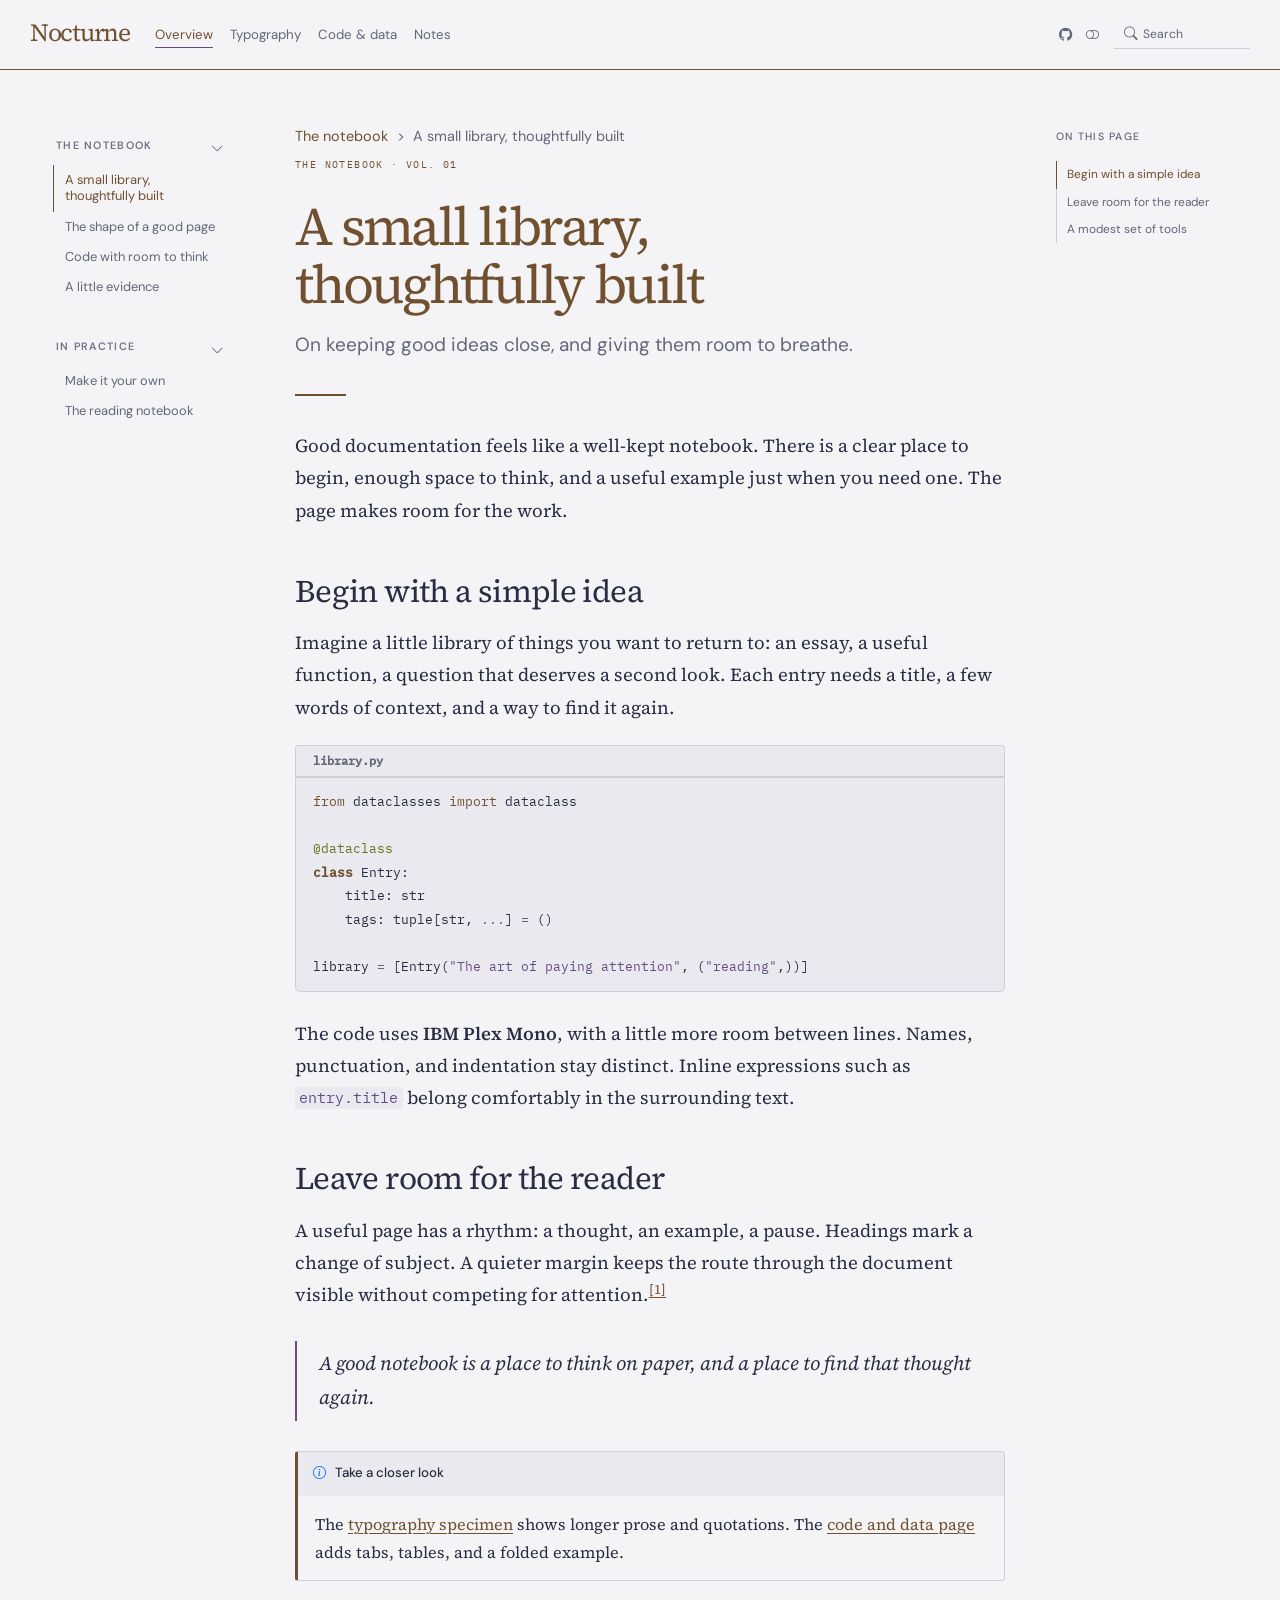
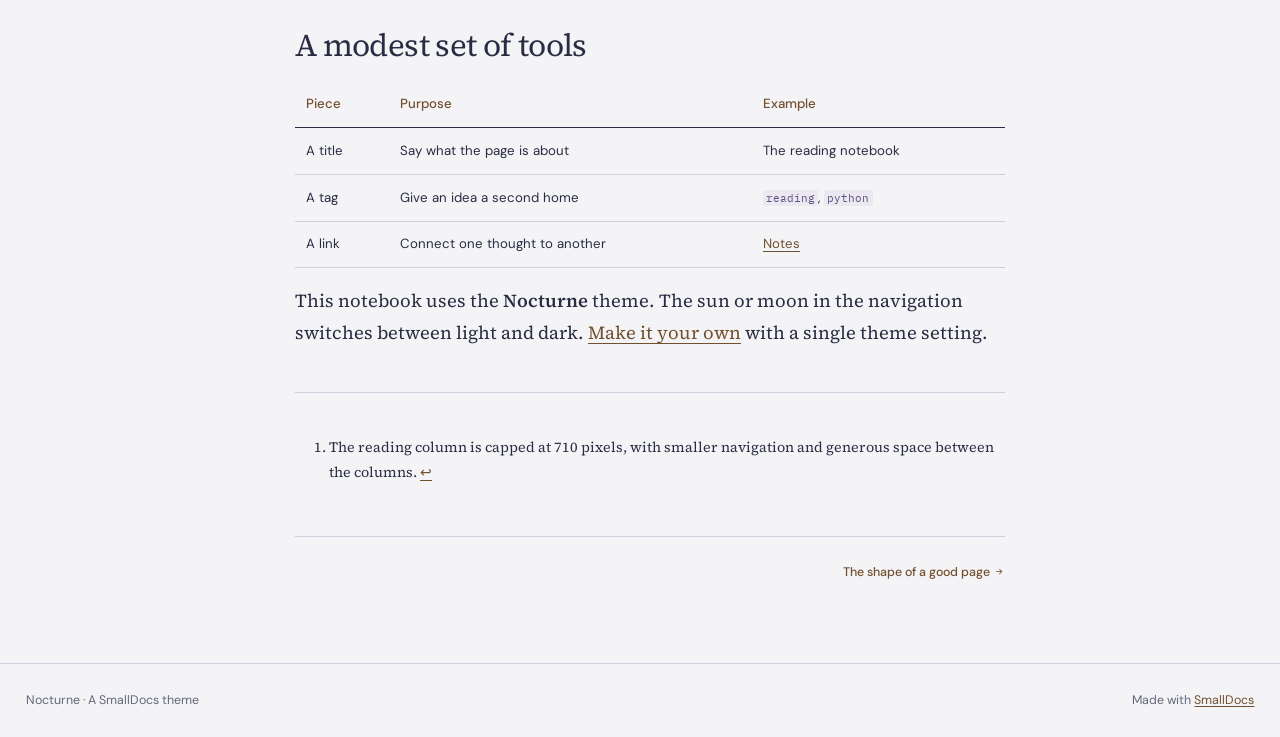
==== index.html @ 93e3199d "Build Nocturne example site" ====
<!doctype html><html lang="en"><head><meta charset="utf-8"><meta name="generator" content="smalldocs-0.3.1"><meta name="viewport" content="width=device-width, initial-scale=1.0, user-scalable=yes"><meta name="description" content="Midnight ink, warm brass, and a literary serif. Made for focused reading, with a pearl-paper light mode."><title>A small library, thoughtfully built – Nocturne</title><link rel="icon" href="site_libs/themes/nocturne/logo.svg"><link rel="stylesheet" href="site_libs/themes/nocturne/nocturne.css" data-mode="light" class="quarto-color-scheme" id="quarto-bootstrap-light" media="not all and (prefers-color-scheme: dark)"><link rel="stylesheet" href="site_libs/themes/nocturne/nocturne-dark.css" data-mode="dark" class="quarto-color-scheme quarto-color-alternate" id="quarto-bootstrap-dark" media="(prefers-color-scheme: dark)"><link rel="stylesheet" href="site_libs/bootstrap-icons/bootstrap-icons.min.css"><link rel="stylesheet" href="site_libs/smalldocs.css"><meta name="smalldocs:offset" content="./"><script src="site_libs/bootstrap/bootstrap.bundle.min.js"></script><script src="site_libs/fuse/fuse.min.js"></script><script src="site_libs/smalldocs.js" defer></script><script>(function(){var d=document.documentElement,s=null;try{s=localStorage.getItem('smalldocs-scheme')}catch(e){}var alt=s?s==='alternate':!!(window.matchMedia&&matchMedia('(prefers-color-scheme: dark)').matches);var ls=document.querySelectorAll('link.quarto-color-scheme');if(alt)d.dataset.scheme='alternate';if(s)ls.forEach(function(l){var on=l.classList.contains('quarto-color-alternate')===alt;if(on)l.setAttribute('blocking','render');l.media=on?'all':'not all'});var on=ls[alt?1:0];if(on&&on.dataset.mode==='dark')d.classList.add('quarto-dark')})();</script></head><body class="nav-sidebar floating nav-fixed"><header id="quarto-header" class="headroom sticky-top"><nav class="navbar navbar-expand-lg sd-navbar-default"><div class="navbar-container container-fluid"><div class="navbar-brand-container mx-auto"><a class="navbar-brand" href="index.html"><span class="navbar-title">Nocturne</span></a></div><button class="navbar-toggler" type="button" data-bs-toggle="collapse" data-bs-target="#navbarCollapse" aria-controls="navbarCollapse" aria-expanded="false" aria-label="Toggle navigation"><span class="navbar-toggler-icon"></span></button><div class="collapse navbar-collapse" id="navbarCollapse"><ul class="navbar-nav navbar-nav-scroll me-auto"><li class="nav-item"><a class="nav-link active" href="index.html" aria-current="page"><span class="menu-text">Overview</span></a></li><li class="nav-item"><a class="nav-link" href="pages/typography.html"><span class="menu-text">Typography</span></a></li><li class="nav-item"><a class="nav-link" href="pages/code.html"><span class="menu-text">Code &amp; data</span></a></li><li class="nav-item"><a class="nav-link" href="notes/index.html"><span class="menu-text">Notes</span></a></li></ul><ul class="navbar-nav navbar-nav-scroll ms-auto"><li class="nav-item compact"><a class="nav-link" href="https://github.com/rahuldave/smalldocs-nocturne" aria-label="github"><i class="bi bi-github" role="img"></i></a></li><li class="nav-item compact"><a class="quarto-color-scheme-toggle nav-link" href="" title="Toggle dark mode" onclick="window.smalldocsToggleScheme(); return false;"><i class="bi"></i></a></li></ul><div class="quarto-navbar-tools"><div class="smalldocs-search" id="quarto-search"><i class="bi bi-search" aria-hidden="true"></i><input type="search" class="form-control form-control-sm" placeholder="Search" aria-label="Search" autocomplete="off"><div class="smalldocs-search-results dropdown-menu"></div></div></div></div></div></nav><nav class="quarto-secondary-nav"><div class="container-fluid d-flex"><button type="button" class="quarto-btn-toggle btn" aria-controls="quarto-sidebar" aria-label="Toggle sidebar navigation"><i class="bi bi-layout-text-sidebar-reverse"></i></button><nav class="quarto-page-breadcrumbs" aria-label="breadcrumb"><ol class="breadcrumb"><li class="breadcrumb-item"><a href="index.html">The notebook</a></li><li class="breadcrumb-item"><a href="index.html">A small library, thoughtfully built</a></li></ol></nav></div></nav></header><div id="quarto-content" class="quarto-container page-columns page-rows-contents page-layout-article has-sidebar has-margin"><nav id="quarto-sidebar" class="sidebar collapse collapse-horizontal quarto-sidebar-collapse-item sidebar-navigation floating overflow-auto"><div class="sidebar-menu-container"><ul class="list-unstyled mt-1"><li class="sidebar-item sidebar-item-section"><div class="sidebar-item-container"><a class="sidebar-item-text sidebar-link text-start" data-bs-toggle="collapse" data-bs-target="#quarto-sidebar-section-1" role="navigation" aria-expanded="true"><span class="menu-text">The notebook</span></a><a class="sidebar-item-toggle text-start" data-bs-toggle="collapse" data-bs-target="#quarto-sidebar-section-1" role="navigation" aria-expanded="true" aria-label="Toggle section"><i class="bi bi-chevron-right ms-2"></i></a></div><ul id="quarto-sidebar-section-1" class="collapse list-unstyled sidebar-section depth1 show"><li class="sidebar-item"><div class="sidebar-item-container"><a href="index.html" class="sidebar-item-text sidebar-link active" aria-current="page"><span class="menu-text">A small library, thoughtfully built</span></a></div></li><li class="sidebar-item"><div class="sidebar-item-container"><a href="pages/typography.html" class="sidebar-item-text sidebar-link"><span class="menu-text">The shape of a good page</span></a></div></li><li class="sidebar-item"><div class="sidebar-item-container"><a href="pages/code.html" class="sidebar-item-text sidebar-link"><span class="menu-text">Code with room to think</span></a></div></li><li class="sidebar-item"><div class="sidebar-item-container"><a href="pages/figures.html" class="sidebar-item-text sidebar-link"><span class="menu-text">A little evidence</span></a></div></li></ul></li><li class="sidebar-item sidebar-item-section"><div class="sidebar-item-container"><a class="sidebar-item-text sidebar-link text-start" data-bs-toggle="collapse" data-bs-target="#quarto-sidebar-section-2" role="navigation" aria-expanded="true"><span class="menu-text">In practice</span></a><a class="sidebar-item-toggle text-start" data-bs-toggle="collapse" data-bs-target="#quarto-sidebar-section-2" role="navigation" aria-expanded="true" aria-label="Toggle section"><i class="bi bi-chevron-right ms-2"></i></a></div><ul id="quarto-sidebar-section-2" class="collapse list-unstyled sidebar-section depth1 show"><li class="sidebar-item"><div class="sidebar-item-container"><a href="pages/install.html" class="sidebar-item-text sidebar-link"><span class="menu-text">Make it your own</span></a></div></li><li class="sidebar-item"><div class="sidebar-item-container"><a href="notes/index.html" class="sidebar-item-text sidebar-link"><span class="menu-text">The reading notebook</span></a></div></li></ul></li></ul></div></nav><div id="quarto-sidebar-glass" class="quarto-sidebar-collapse-item"></div><div id="quarto-margin-sidebar" class="sidebar margin-sidebar"><nav id="TOC" role="doc-toc" class="toc-active"><h2 id="toc-title">On this page</h2><ul><li><a href="#begin-with-a-simple-idea" id="toc-begin-with-a-simple-idea" class="nav-link" data-scroll-target="#begin-with-a-simple-idea">Begin with a simple idea</a></li><li><a href="#leave-room-for-the-reader" id="toc-leave-room-for-the-reader" class="nav-link" data-scroll-target="#leave-room-for-the-reader">Leave room for the reader</a></li><li><a href="#a-modest-set-of-tools" id="toc-a-modest-set-of-tools" class="nav-link" data-scroll-target="#a-modest-set-of-tools">A modest set of tools</a></li></ul></nav></div><main class="content" id="quarto-document-content"><header id="title-block-header" class="quarto-title-block default"><nav class="quarto-page-breadcrumbs quarto-title-breadcrumbs d-none d-lg-block" aria-label="breadcrumb"><ol class="breadcrumb"><li class="breadcrumb-item"><a href="index.html">The notebook</a></li><li class="breadcrumb-item"><a href="index.html">A small library, thoughtfully built</a></li></ol></nav><div class="quarto-title"><h1 class="title">A small library, thoughtfully built</h1><p class="subtitle lead">On keeping good ideas close, and giving them room to breathe.</p></div><div class="quarto-title-meta"></div></header><p>Good documentation feels like a well-kept notebook. There is a clear place to
begin, enough space to think, and a useful example just when you need one.
The page makes room for the work.</p>
<section id="begin-with-a-simple-idea" class="level2">
<h2 class="anchored" data-anchor-id="begin-with-a-simple-idea">Begin with a simple idea</h2>
<p>Imagine a little library of things you want to return to: an essay, a useful
function, a question that deserves a second look. Each entry needs a title,
a few words of context, and a way to find it again.</p>
<div class="code-with-filename"><div class="code-with-filename-file"><pre><strong>library.py</strong></pre></div><div class="code-copy-outer-scaffold"><div class="sourceCode" id="cb1"><pre class="sourceCode python code-with-copy"><code class="sourceCode python"><span class="im">from</span> dataclasses <span class="im">import</span> dataclass

<span class="at">@dataclass</span>
<span class="kw">class</span> Entry:
    title: <span class="bu">str</span>
    tags: <span class="bu">tuple</span>[<span class="bu">str</span>, <span class="op">.</span><span class="op">.</span><span class="op">.</span>] <span class="op">=</span> ()

library <span class="op">=</span> [Entry(<span class="st">&quot;</span><span class="st">The art of paying attention</span><span class="st">&quot;</span>, (<span class="st">&quot;</span><span class="st">reading</span><span class="st">&quot;</span>,))]</code></pre></div><button title="Copy to Clipboard" class="code-copy-button"><i class="bi"></i></button></div></div>
<p>The code uses <strong>IBM Plex Mono</strong>, with a little more room between lines. Names,
punctuation, and indentation stay distinct. Inline expressions such as
<code>entry.title</code> belong comfortably in the surrounding text.</p>
</section>
<section id="leave-room-for-the-reader" class="level2">
<h2 class="anchored" data-anchor-id="leave-room-for-the-reader">Leave room for the reader</h2>
<p>A useful page has a rhythm: a thought, an example, a pause. Headings mark a
change of subject. A quieter margin keeps the route through the document
visible without competing for attention.<sup class="footnote-ref"><a href="#fn1" id="fnref1">[1]</a></sup></p>
<blockquote>
<p>A good notebook is a place to think on paper, and a place to find that
thought again.</p>
</blockquote>
<div class="callout callout-style-default callout-note callout-titled"><div class="callout-header d-flex align-content-center"><div class="callout-icon-container"><i class="callout-icon"></i></div><div class="callout-title-container flex-fill">Take a closer look</div></div><div class="callout-body-container callout-body">
<p>The <a href="pages/typography.html">typography specimen</a> shows longer prose and quotations.
The <a href="pages/code.html">code and data page</a> adds tabs, tables, and a folded example.</p>
</div></div>
</section>
<section id="a-modest-set-of-tools" class="level2">
<h2 class="anchored" data-anchor-id="a-modest-set-of-tools">A modest set of tools</h2>
<div class="sd-table">
<table class="caption-top table">
<thead>
<tr>
<th style="text-align:left">Piece</th>
<th style="text-align:left">Purpose</th>
<th style="text-align:left">Example</th>
</tr>
</thead>
<tbody>
<tr>
<td style="text-align:left">A title</td>
<td style="text-align:left">Say what the page is about</td>
<td style="text-align:left">The reading notebook</td>
</tr>
<tr>
<td style="text-align:left">A tag</td>
<td style="text-align:left">Give an idea a second home</td>
<td style="text-align:left"><code>reading</code>, <code>python</code></td>
</tr>
<tr>
<td style="text-align:left">A link</td>
<td style="text-align:left">Connect one thought to another</td>
<td style="text-align:left"><a href="notes/index.html">Notes</a></td>
</tr>
</tbody>
</table>
</div>
<p>This notebook uses the <strong>Nocturne</strong> theme. The sun or moon in the
navigation switches between light and dark. <a href="pages/install.html">Make it your own</a>
with a single theme setting.</p>
<hr class="footnotes-sep" />
<section class="footnotes">
<ol class="footnotes-list">
<li id="fn1" class="footnote-item"><p>The reading column is capped at 710 pixels, with smaller navigation
and generous space between the columns. <a href="#fnref1" class="footnote-backref">↩︎</a></p>
</li>
</ol>
</section>
</section>
<nav class="page-navigation"><div class="nav-page nav-page-previous"></div><div class="nav-page nav-page-next"><a href="pages/typography.html" class="pagination-link"><span class="nav-page-text">The shape of a good page</span> <i class="bi bi-arrow-right-short"></i></a></div></nav></main></div><footer class="footer"><div class="nav-footer"><div class="nav-footer-left">Nocturne · A SmallDocs theme</div><div class="nav-footer-center"></div><div class="nav-footer-right">Made with <a href="https://github.com/rahuldave/smalldocs">SmallDocs</a></div></div></footer><!-- Demo-only: allow direct links to the light and dark specimens. -->
<script>
document.addEventListener('DOMContentLoaded', () => {
  const desired = new URLSearchParams(location.search).get('mode');
  if (['light', 'dark'].includes(desired)) {
    if ((document.documentElement.dataset.scheme === 'alternate') !== (desired === 'dark')) window.smalldocsToggleScheme();
  }
});
</script>
</body></html>
---- site_libs/themes/nocturne/nocturne.css ----
@charset "UTF-8";/*!
 * Bootstrap  v5.3.8 (https://getbootstrap.com/)
 * Copyright 2011-2025 The Bootstrap Authors
 * Licensed under MIT (https://github.com/twbs/bootstrap/blob/main/LICENSE)
 */:root,[data-bs-theme=light]{--bs-blue:#0d6efd;--bs-indigo:#6610f2;--bs-purple:#6f42c1;--bs-pink:#d63384;--bs-red:#dc3545;--bs-orange:#fd7e14;--bs-yellow:#ffc107;--bs-green:#198754;--bs-teal:#20c997;--bs-cyan:#0dcaf0;--bs-black:#000;--bs-white:#fff;--bs-gray:#6c757d;--bs-gray-dark:#343a40;--bs-gray-100:#f8f9fa;--bs-gray-200:#e9ecef;--bs-gray-300:#dee2e6;--bs-gray-400:#ced4da;--bs-gray-500:#adb5bd;--bs-gray-600:#6c757d;--bs-gray-700:#495057;--bs-gray-800:#343a40;--bs-gray-900:#212529;--bs-primary:#0d6efd;--bs-secondary:#6c757d;--bs-success:#198754;--bs-info:#0dcaf0;--bs-warning:#ffc107;--bs-danger:#dc3545;--bs-light:#f8f9fa;--bs-dark:#212529;--bs-primary-rgb:13,110,253;--bs-secondary-rgb:108,117,125;--bs-success-rgb:25,135,84;--bs-info-rgb:13,202,240;--bs-warning-rgb:255,193,7;--bs-danger-rgb:220,53,69;--bs-light-rgb:248,249,250;--bs-dark-rgb:33,37,41;--bs-primary-text-emphasis:#052c65;--bs-secondary-text-emphasis:#2b2f32;--bs-success-text-emphasis:#0a3622;--bs-info-text-emphasis:#055160;--bs-warning-text-emphasis:#664d03;--bs-danger-text-emphasis:#58151c;--bs-light-text-emphasis:#495057;--bs-dark-text-emphasis:#495057;--bs-primary-bg-subtle:#cfe2ff;--bs-secondary-bg-subtle:#e2e3e5;--bs-success-bg-subtle:#d1e7dd;--bs-info-bg-subtle:#cff4fc;--bs-warning-bg-subtle:#fff3cd;--bs-danger-bg-subtle:#f8d7da;--bs-light-bg-subtle:#fcfcfd;--bs-dark-bg-subtle:#ced4da;--bs-primary-border-subtle:#9ec5fe;--bs-secondary-border-subtle:#c4c8cb;--bs-success-border-subtle:#a3cfbb;--bs-info-border-subtle:#9eeaf9;--bs-warning-border-subtle:#ffe69c;--bs-danger-border-subtle:#f1aeb5;--bs-light-border-subtle:#e9ecef;--bs-dark-border-subtle:#adb5bd;--bs-white-rgb:255,255,255;--bs-black-rgb:0,0,0;--bs-font-sans-serif:system-ui,-apple-system,"Segoe UI",Roboto,"Helvetica Neue","Noto Sans","Liberation Sans",Arial,sans-serif,"Apple Color Emoji","Segoe UI Emoji","Segoe UI Symbol","Noto Color Emoji";--bs-font-monospace:SFMono-Regular,Menlo,Monaco,Consolas,"Liberation Mono","Courier New",monospace;--bs-gradient:linear-gradient(180deg, rgba(255, 255, 255, 0.15), rgba(255, 255, 255, 0));--bs-body-font-family:var(--bs-font-sans-serif);--bs-body-font-size:1rem;--bs-body-font-weight:400;--bs-body-line-height:1.5;--bs-body-color:#212529;--bs-body-color-rgb:33,37,41;--bs-body-bg:#fff;--bs-body-bg-rgb:255,255,255;--bs-emphasis-color:#000;--bs-emphasis-color-rgb:0,0,0;--bs-secondary-color:rgba(33, 37, 41, 0.75);--bs-secondary-color-rgb:33,37,41;--bs-secondary-bg:#e9ecef;--bs-secondary-bg-rgb:233,236,239;--bs-tertiary-color:rgba(33, 37, 41, 0.5);--bs-tertiary-color-rgb:33,37,41;--bs-tertiary-bg:#f8f9fa;--bs-tertiary-bg-rgb:248,249,250;--bs-heading-color:inherit;--bs-link-color:#0d6efd;--bs-link-color-rgb:13,110,253;--bs-link-decoration:underline;--bs-link-hover-color:#0a58ca;--bs-link-hover-color-rgb:10,88,202;--bs-code-color:#d63384;--bs-highlight-color:#212529;--bs-highlight-bg:#fff3cd;--bs-border-width:1px;--bs-border-style:solid;--bs-border-color:#dee2e6;--bs-border-color-translucent:rgba(0, 0, 0, 0.175);--bs-border-radius:0.375rem;--bs-border-radius-sm:0.25rem;--bs-border-radius-lg:0.5rem;--bs-border-radius-xl:1rem;--bs-border-radius-xxl:2rem;--bs-border-radius-2xl:var(--bs-border-radius-xxl);--bs-border-radius-pill:50rem;--bs-box-shadow:0 0.5rem 1rem rgba(0, 0, 0, 0.15);--bs-box-shadow-sm:0 0.125rem 0.25rem rgba(0, 0, 0, 0.075);--bs-box-shadow-lg:0 1rem 3rem rgba(0, 0, 0, 0.175);--bs-box-shadow-inset:inset 0 1px 2px rgba(0, 0, 0, 0.075);--bs-focus-ring-width:0.25rem;--bs-focus-ring-opacity:0.25;--bs-focus-ring-color:rgba(13, 110, 253, 0.25);--bs-form-valid-color:#198754;--bs-form-valid-border-color:#198754;--bs-form-invalid-color:#dc3545;--bs-form-invalid-border-color:#dc3545}[data-bs-theme=dark]{color-scheme:dark;--bs-body-color:#dee2e6;--bs-body-color-rgb:222,226,230;--bs-body-bg:#212529;--bs-body-bg-rgb:33,37,41;--bs-emphasis-color:#fff;--bs-emphasis-color-rgb:255,255,255;--bs-secondary-color:rgba(222, 226, 230, 0.75);--bs-secondary-color-rgb:222,226,230;--bs-secondary-bg:#343a40;--bs-secondary-bg-rgb:52,58,64;--bs-tertiary-color:rgba(222, 226, 230, 0.5);--bs-tertiary-color-rgb:222,226,230;--bs-tertiary-bg:#2b3035;--bs-tertiary-bg-rgb:43,48,53;--bs-primary-text-emphasis:#6ea8fe;--bs-secondary-text-emphasis:#a7acb1;--bs-success-text-emphasis:#75b798;--bs-info-text-emphasis:#6edff6;--bs-warning-text-emphasis:#ffda6a;--bs-danger-text-emphasis:#ea868f;--bs-light-text-emphasis:#f8f9fa;--bs-dark-text-emphasis:#dee2e6;--bs-primary-bg-subtle:#031633;--bs-secondary-bg-subtle:#161719;--bs-success-bg-subtle:#051b11;--bs-info-bg-subtle:#032830;--bs-warning-bg-subtle:#332701;--bs-danger-bg-subtle:#2c0b0e;--bs-light-bg-subtle:#343a40;--bs-dark-bg-subtle:#1a1d20;--bs-primary-border-subtle:#084298;--bs-secondary-border-subtle:#41464b;--bs-success-border-subtle:#0f5132;--bs-info-border-subtle:#087990;--bs-warning-border-subtle:#997404;--bs-danger-border-subtle:#842029;--bs-light-border-subtle:#495057;--bs-dark-border-subtle:#343a40;--bs-heading-color:inherit;--bs-link-color:#6ea8fe;--bs-link-hover-color:#8bb9fe;--bs-link-color-rgb:110,168,254;--bs-link-hover-color-rgb:139,185,254;--bs-code-color:#e685b5;--bs-highlight-color:#dee2e6;--bs-highlight-bg:#664d03;--bs-border-color:#495057;--bs-border-color-translucent:rgba(255, 255, 255, 0.15);--bs-form-valid-color:#75b798;--bs-form-valid-border-color:#75b798;--bs-form-invalid-color:#ea868f;--bs-form-invalid-border-color:#ea868f}*,::after,::before{box-sizing:border-box}@media (prefers-reduced-motion:no-preference){:root{scroll-behavior:smooth}}body{margin:0;font-family:var(--bs-body-font-family);font-size:var(--bs-body-font-size);font-weight:var(--bs-body-font-weight);line-height:var(--bs-body-line-height);color:var(--bs-body-color);text-align:var(--bs-body-text-align);background-color:var(--bs-body-bg);-webkit-text-size-adjust:100%;-webkit-tap-highlight-color:transparent}hr{margin:1rem 0;color:inherit;border:0;border-top:var(--bs-border-width) solid;opacity:.25}.h1,.h2,.h3,.h4,.h5,.h6,h1,h2,h3,h4,h5,h6{margin-top:0;margin-bottom:.5rem;font-weight:500;line-height:1.2;color:var(--bs-heading-color)}.h1,h1{font-size:calc(1.375rem + 1.5vw)}@media (min-width:1200px){.h1,h1{font-size:2.5rem}}.h2,h2{font-size:calc(1.325rem + .9vw)}@media (min-width:1200px){.h2,h2{font-size:2rem}}.h3,h3{font-size:calc(1.3rem + .6vw)}@media (min-width:1200px){.h3,h3{font-size:1.75rem}}.h4,h4{font-size:calc(1.275rem + .3vw)}@media (min-width:1200px){.h4,h4{font-size:1.5rem}}.h5,h5{font-size:1.25rem}.h6,h6{font-size:1rem}p{margin-top:0;margin-bottom:1rem}abbr[title]{-webkit-text-decoration:underline dotted;text-decoration:underline dotted;cursor:help;-webkit-text-decoration-skip-ink:none;text-decoration-skip-ink:none}address{margin-bottom:1rem;font-style:normal;line-height:inherit}ol,ul{padding-left:2rem}dl,ol,ul{margin-top:0;margin-bottom:1rem}ol ol,ol ul,ul ol,ul ul{margin-bottom:0}dt{font-weight:700}dd{margin-bottom:.5rem;margin-left:0}blockquote{margin:0 0 1rem}b,strong{font-weight:bolder}.small,small{font-size:.875em}.mark,mark{padding:.1875em;color:var(--bs-highlight-color);background-color:var(--bs-highlight-bg)}sub,sup{position:relative;font-size:.75em;line-height:0;vertical-align:baseline}sub{bottom:-.25em}sup{top:-.5em}a{color:rgba(var(--bs-link-color-rgb),var(--bs-link-opacity,1));text-decoration:underline}a:hover{--bs-link-color-rgb:var(--bs-link-hover-color-rgb)}a:not([href]):not([class]),a:not([href]):not([class]):hover{color:inherit;text-decoration:none}code,kbd,pre,samp{font-family:var(--bs-font-monospace);font-size:1em}pre{display:block;margin-top:0;margin-bottom:1rem;overflow:auto;font-size:.875em}pre code{font-size:inherit;color:inherit;word-break:normal}code{font-size:.875em;color:var(--bs-code-color);word-wrap:break-word}a>code{color:inherit}kbd{padding:.1875rem .375rem;font-size:.875em;color:var(--bs-body-bg);background-color:var(--bs-body-color);border-radius:.25rem}kbd kbd{padding:0;font-size:1em}figure{margin:0 0 1rem}img,svg{vertical-align:middle}table{caption-side:bottom;border-collapse:collapse}caption{padding-top:.5rem;padding-bottom:.5rem;color:var(--bs-secondary-color);text-align:left}th{text-align:inherit;text-align:-webkit-match-parent}tbody,td,tfoot,th,thead,tr{border-color:inherit;border-style:solid;border-width:0}label{display:inline-block}button{border-radius:0}button:focus:not(:focus-visible){outline:0}button,input,optgroup,select,textarea{margin:0;font-family:inherit;font-size:inherit;line-height:inherit}button,select{text-transform:none}[role=button]{cursor:pointer}select{word-wrap:normal}select:disabled{opacity:1}[list]:not([type=date]):not([type=datetime-local]):not([type=month]):not([type=week]):not([type=time])::-webkit-calendar-picker-indicator{display:none!important}[type=button],[type=reset],[type=submit],button{-webkit-appearance:button}[type=button]:not(:disabled),[type=reset]:not(:disabled),[type=submit]:not(:disabled),button:not(:disabled){cursor:pointer}::-moz-focus-inner{padding:0;border-style:none}textarea{resize:vertical}fieldset{min-width:0;padding:0;margin:0;border:0}legend{float:left;width:100%;padding:0;margin-bottom:.5rem;line-height:inherit;font-size:calc(1.275rem + .3vw)}@media (min-width:1200px){legend{font-size:1.5rem}}legend+*{clear:left}::-webkit-datetime-edit-day-field,::-webkit-datetime-edit-fields-wrapper,::-webkit-datetime-edit-hour-field,::-webkit-datetime-edit-minute,::-webkit-datetime-edit-month-field,::-webkit-datetime-edit-text,::-webkit-datetime-edit-year-field{padding:0}::-webkit-inner-spin-button{height:auto}[type=search]{-webkit-appearance:textfield;outline-offset:-2px}[type=search]::-webkit-search-cancel-button{cursor:pointer;filter:grayscale(1)}::-webkit-search-decoration{-webkit-appearance:none}::-webkit-color-swatch-wrapper{padding:0}::-webkit-file-upload-button{font:inherit;-webkit-appearance:button}::file-selector-button{font:inherit;-webkit-appearance:button}output{display:inline-block}iframe{border:0}summary{display:list-item;cursor:pointer}progress{vertical-align:baseline}[hidden]{display:none!important}.lead{font-size:1.25rem;font-weight:300}.display-1{font-weight:300;line-height:1.2;font-size:calc(1.625rem + 4.5vw)}@media (min-width:1200px){.display-1{font-size:5rem}}.display-2{font-weight:300;line-height:1.2;font-size:calc(1.575rem + 3.9vw)}@media (min-width:1200px){.display-2{font-size:4.5rem}}.display-3{font-weight:300;line-height:1.2;font-size:calc(1.525rem + 3.3vw)}@media (min-width:1200px){.display-3{font-size:4rem}}.display-4{font-weight:300;line-height:1.2;font-size:calc(1.475rem + 2.7vw)}@media (min-width:1200px){.display-4{font-size:3.5rem}}.display-5{font-weight:300;line-height:1.2;font-size:calc(1.425rem + 2.1vw)}@media (min-width:1200px){.display-5{font-size:3rem}}.display-6{font-weight:300;line-height:1.2;font-size:calc(1.375rem + 1.5vw)}@media (min-width:1200px){.display-6{font-size:2.5rem}}.list-unstyled{padding-left:0;list-style:none}.list-inline{padding-left:0;list-style:none}.list-inline-item{display:inline-block}.list-inline-item:not(:last-child){margin-right:.5rem}.initialism{font-size:.875em;text-transform:uppercase}.blockquote{margin-bottom:1rem;font-size:1.25rem}.blockquote>:last-child{margin-bottom:0}.blockquote-footer{margin-top:-1rem;margin-bottom:1rem;font-size:.875em;color:#6c757d}.blockquote-footer::before{content:"— "}.img-fluid{max-width:100%;height:auto}.img-thumbnail{padding:.25rem;background-color:var(--bs-body-bg);border:var(--bs-border-width) solid var(--bs-border-color);border-radius:var(--bs-border-radius);max-width:100%;height:auto}.figure{display:inline-block}.figure-img{margin-bottom:.5rem;line-height:1}.figure-caption{font-size:.875em;color:var(--bs-secondary-color)}.container,.container-fluid,.container-lg,.container-md,.container-sm,.container-xl,.container-xxl{--bs-gutter-x:1.5rem;--bs-gutter-y:0;width:100%;padding-right:calc(var(--bs-gutter-x) * .5);padding-left:calc(var(--bs-gutter-x) * .5);margin-right:auto;margin-left:auto}@media (min-width:576px){.container,.container-sm{max-width:540px}}@media (min-width:768px){.container,.container-md,.container-sm{max-width:720px}}@media (min-width:992px){.container,.container-lg,.container-md,.container-sm{max-width:960px}}@media (min-width:1200px){.container,.container-lg,.container-md,.container-sm,.container-xl{max-width:1140px}}@media (min-width:1400px){.container,.container-lg,.container-md,.container-sm,.container-xl,.container-xxl{max-width:1320px}}:root{--bs-breakpoint-xs:0;--bs-breakpoint-sm:576px;--bs-breakpoint-md:768px;--bs-breakpoint-lg:992px;--bs-breakpoint-xl:1200px;--bs-breakpoint-xxl:1400px}.row{--bs-gutter-x:1.5rem;--bs-gutter-y:0;display:flex;flex-wrap:wrap;margin-top:calc(-1 * var(--bs-gutter-y));margin-right:calc(-.5 * var(--bs-gutter-x));margin-left:calc(-.5 * var(--bs-gutter-x))}.row>*{flex-shrink:0;width:100%;max-width:100%;padding-right:calc(var(--bs-gutter-x) * .5);padding-left:calc(var(--bs-gutter-x) * .5);margin-top:var(--bs-gutter-y)}.col{flex:1 0 0}.row-cols-auto>*{flex:0 0 auto;width:auto}.row-cols-1>*{flex:0 0 auto;width:100%}.row-cols-2>*{flex:0 0 auto;width:50%}.row-cols-3>*{flex:0 0 auto;width:33.33333333%}.row-cols-4>*{flex:0 0 auto;width:25%}.row-cols-5>*{flex:0 0 auto;width:20%}.row-cols-6>*{flex:0 0 auto;width:16.66666667%}.col-auto{flex:0 0 auto;width:auto}.col-1{flex:0 0 auto;width:8.33333333%}.col-2{flex:0 0 auto;width:16.66666667%}.col-3{flex:0 0 auto;width:25%}.col-4{flex:0 0 auto;width:33.33333333%}.col-5{flex:0 0 auto;width:41.66666667%}.col-6{flex:0 0 auto;width:50%}.col-7{flex:0 0 auto;width:58.33333333%}.col-8{flex:0 0 auto;width:66.66666667%}.col-9{flex:0 0 auto;width:75%}.col-10{flex:0 0 auto;width:83.33333333%}.col-11{flex:0 0 auto;width:91.66666667%}.col-12{flex:0 0 auto;width:100%}.offset-1{margin-left:8.33333333%}.offset-2{margin-left:16.66666667%}.offset-3{margin-left:25%}.offset-4{margin-left:33.33333333%}.offset-5{margin-left:41.66666667%}.offset-6{margin-left:50%}.offset-7{margin-left:58.33333333%}.offset-8{margin-left:66.66666667%}.offset-9{margin-left:75%}.offset-10{margin-left:83.33333333%}.offset-11{margin-left:91.66666667%}.g-0,.gx-0{--bs-gutter-x:0}.g-0,.gy-0{--bs-gutter-y:0}.g-1,.gx-1{--bs-gutter-x:0.25rem}.g-1,.gy-1{--bs-gutter-y:0.25rem}.g-2,.gx-2{--bs-gutter-x:0.5rem}.g-2,.gy-2{--bs-gutter-y:0.5rem}.g-3,.gx-3{--bs-gutter-x:1rem}.g-3,.gy-3{--bs-gutter-y:1rem}.g-4,.gx-4{--bs-gutter-x:1.5rem}.g-4,.gy-4{--bs-gutter-y:1.5rem}.g-5,.gx-5{--bs-gutter-x:3rem}.g-5,.gy-5{--bs-gutter-y:3rem}@media (min-width:576px){.col-sm{flex:1 0 0}.row-cols-sm-auto>*{flex:0 0 auto;width:auto}.row-cols-sm-1>*{flex:0 0 auto;width:100%}.row-cols-sm-2>*{flex:0 0 auto;width:50%}.row-cols-sm-3>*{flex:0 0 auto;width:33.33333333%}.row-cols-sm-4>*{flex:0 0 auto;width:25%}.row-cols-sm-5>*{flex:0 0 auto;width:20%}.row-cols-sm-6>*{flex:0 0 auto;width:16.66666667%}.col-sm-auto{flex:0 0 auto;width:auto}.col-sm-1{flex:0 0 auto;width:8.33333333%}.col-sm-2{flex:0 0 auto;width:16.66666667%}.col-sm-3{flex:0 0 auto;width:25%}.col-sm-4{flex:0 0 auto;width:33.33333333%}.col-sm-5{flex:0 0 auto;width:41.66666667%}.col-sm-6{flex:0 0 auto;width:50%}.col-sm-7{flex:0 0 auto;width:58.33333333%}.col-sm-8{flex:0 0 auto;width:66.66666667%}.col-sm-9{flex:0 0 auto;width:75%}.col-sm-10{flex:0 0 auto;width:83.33333333%}.col-sm-11{flex:0 0 auto;width:91.66666667%}.col-sm-12{flex:0 0 auto;width:100%}.offset-sm-0{margin-left:0}.offset-sm-1{margin-left:8.33333333%}.offset-sm-2{margin-left:16.66666667%}.offset-sm-3{margin-left:25%}.offset-sm-4{margin-left:33.33333333%}.offset-sm-5{margin-left:41.66666667%}.offset-sm-6{margin-left:50%}.offset-sm-7{margin-left:58.33333333%}.offset-sm-8{margin-left:66.66666667%}.offset-sm-9{margin-left:75%}.offset-sm-10{margin-left:83.33333333%}.offset-sm-11{margin-left:91.66666667%}.g-sm-0,.gx-sm-0{--bs-gutter-x:0}.g-sm-0,.gy-sm-0{--bs-gutter-y:0}.g-sm-1,.gx-sm-1{--bs-gutter-x:0.25rem}.g-sm-1,.gy-sm-1{--bs-gutter-y:0.25rem}.g-sm-2,.gx-sm-2{--bs-gutter-x:0.5rem}.g-sm-2,.gy-sm-2{--bs-gutter-y:0.5rem}.g-sm-3,.gx-sm-3{--bs-gutter-x:1rem}.g-sm-3,.gy-sm-3{--bs-gutter-y:1rem}.g-sm-4,.gx-sm-4{--bs-gutter-x:1.5rem}.g-sm-4,.gy-sm-4{--bs-gutter-y:1.5rem}.g-sm-5,.gx-sm-5{--bs-gutter-x:3rem}.g-sm-5,.gy-sm-5{--bs-gutter-y:3rem}}@media (min-width:768px){.col-md{flex:1 0 0}.row-cols-md-auto>*{flex:0 0 auto;width:auto}.row-cols-md-1>*{flex:0 0 auto;width:100%}.row-cols-md-2>*{flex:0 0 auto;width:50%}.row-cols-md-3>*{flex:0 0 auto;width:33.33333333%}.row-cols-md-4>*{flex:0 0 auto;width:25%}.row-cols-md-5>*{flex:0 0 auto;width:20%}.row-cols-md-6>*{flex:0 0 auto;width:16.66666667%}.col-md-auto{flex:0 0 auto;width:auto}.col-md-1{flex:0 0 auto;width:8.33333333%}.col-md-2{flex:0 0 auto;width:16.66666667%}.col-md-3{flex:0 0 auto;width:25%}.col-md-4{flex:0 0 auto;width:33.33333333%}.col-md-5{flex:0 0 auto;width:41.66666667%}.col-md-6{flex:0 0 auto;width:50%}.col-md-7{flex:0 0 auto;width:58.33333333%}.col-md-8{flex:0 0 auto;width:66.66666667%}.col-md-9{flex:0 0 auto;width:75%}.col-md-10{flex:0 0 auto;width:83.33333333%}.col-md-11{flex:0 0 auto;width:91.66666667%}.col-md-12{flex:0 0 auto;width:100%}.offset-md-0{margin-left:0}.offset-md-1{margin-left:8.33333333%}.offset-md-2{margin-left:16.66666667%}.offset-md-3{margin-left:25%}.offset-md-4{margin-left:33.33333333%}.offset-md-5{margin-left:41.66666667%}.offset-md-6{margin-left:50%}.offset-md-7{margin-left:58.33333333%}.offset-md-8{margin-left:66.66666667%}.offset-md-9{margin-left:75%}.offset-md-10{margin-left:83.33333333%}.offset-md-11{margin-left:91.66666667%}.g-md-0,.gx-md-0{--bs-gutter-x:0}.g-md-0,.gy-md-0{--bs-gutter-y:0}.g-md-1,.gx-md-1{--bs-gutter-x:0.25rem}.g-md-1,.gy-md-1{--bs-gutter-y:0.25rem}.g-md-2,.gx-md-2{--bs-gutter-x:0.5rem}.g-md-2,.gy-md-2{--bs-gutter-y:0.5rem}.g-md-3,.gx-md-3{--bs-gutter-x:1rem}.g-md-3,.gy-md-3{--bs-gutter-y:1rem}.g-md-4,.gx-md-4{--bs-gutter-x:1.5rem}.g-md-4,.gy-md-4{--bs-gutter-y:1.5rem}.g-md-5,.gx-md-5{--bs-gutter-x:3rem}.g-md-5,.gy-md-5{--bs-gutter-y:3rem}}@media (min-width:992px){.col-lg{flex:1 0 0}.row-cols-lg-auto>*{flex:0 0 auto;width:auto}.row-cols-lg-1>*{flex:0 0 auto;width:100%}.row-cols-lg-2>*{flex:0 0 auto;width:50%}.row-cols-lg-3>*{flex:0 0 auto;width:33.33333333%}.row-cols-lg-4>*{flex:0 0 auto;width:25%}.row-cols-lg-5>*{flex:0 0 auto;width:20%}.row-cols-lg-6>*{flex:0 0 auto;width:16.66666667%}.col-lg-auto{flex:0 0 auto;width:auto}.col-lg-1{flex:0 0 auto;width:8.33333333%}.col-lg-2{flex:0 0 auto;width:16.66666667%}.col-lg-3{flex:0 0 auto;width:25%}.col-lg-4{flex:0 0 auto;width:33.33333333%}.col-lg-5{flex:0 0 auto;width:41.66666667%}.col-lg-6{flex:0 0 auto;width:50%}.col-lg-7{flex:0 0 auto;width:58.33333333%}.col-lg-8{flex:0 0 auto;width:66.66666667%}.col-lg-9{flex:0 0 auto;width:75%}.col-lg-10{flex:0 0 auto;width:83.33333333%}.col-lg-11{flex:0 0 auto;width:91.66666667%}.col-lg-12{flex:0 0 auto;width:100%}.offset-lg-0{margin-left:0}.offset-lg-1{margin-left:8.33333333%}.offset-lg-2{margin-left:16.66666667%}.offset-lg-3{margin-left:25%}.offset-lg-4{margin-left:33.33333333%}.offset-lg-5{margin-left:41.66666667%}.offset-lg-6{margin-left:50%}.offset-lg-7{margin-left:58.33333333%}.offset-lg-8{margin-left:66.66666667%}.offset-lg-9{margin-left:75%}.offset-lg-10{margin-left:83.33333333%}.offset-lg-11{margin-left:91.66666667%}.g-lg-0,.gx-lg-0{--bs-gutter-x:0}.g-lg-0,.gy-lg-0{--bs-gutter-y:0}.g-lg-1,.gx-lg-1{--bs-gutter-x:0.25rem}.g-lg-1,.gy-lg-1{--bs-gutter-y:0.25rem}.g-lg-2,.gx-lg-2{--bs-gutter-x:0.5rem}.g-lg-2,.gy-lg-2{--bs-gutter-y:0.5rem}.g-lg-3,.gx-lg-3{--bs-gutter-x:1rem}.g-lg-3,.gy-lg-3{--bs-gutter-y:1rem}.g-lg-4,.gx-lg-4{--bs-gutter-x:1.5rem}.g-lg-4,.gy-lg-4{--bs-gutter-y:1.5rem}.g-lg-5,.gx-lg-5{--bs-gutter-x:3rem}.g-lg-5,.gy-lg-5{--bs-gutter-y:3rem}}@media (min-width:1200px){.col-xl{flex:1 0 0}.row-cols-xl-auto>*{flex:0 0 auto;width:auto}.row-cols-xl-1>*{flex:0 0 auto;width:100%}.row-cols-xl-2>*{flex:0 0 auto;width:50%}.row-cols-xl-3>*{flex:0 0 auto;width:33.33333333%}.row-cols-xl-4>*{flex:0 0 auto;width:25%}.row-cols-xl-5>*{flex:0 0 auto;width:20%}.row-cols-xl-6>*{flex:0 0 auto;width:16.66666667%}.col-xl-auto{flex:0 0 auto;width:auto}.col-xl-1{flex:0 0 auto;width:8.33333333%}.col-xl-2{flex:0 0 auto;width:16.66666667%}.col-xl-3{flex:0 0 auto;width:25%}.col-xl-4{flex:0 0 auto;width:33.33333333%}.col-xl-5{flex:0 0 auto;width:41.66666667%}.col-xl-6{flex:0 0 auto;width:50%}.col-xl-7{flex:0 0 auto;width:58.33333333%}.col-xl-8{flex:0 0 auto;width:66.66666667%}.col-xl-9{flex:0 0 auto;width:75%}.col-xl-10{flex:0 0 auto;width:83.33333333%}.col-xl-11{flex:0 0 auto;width:91.66666667%}.col-xl-12{flex:0 0 auto;width:100%}.offset-xl-0{margin-left:0}.offset-xl-1{margin-left:8.33333333%}.offset-xl-2{margin-left:16.66666667%}.offset-xl-3{margin-left:25%}.offset-xl-4{margin-left:33.33333333%}.offset-xl-5{margin-left:41.66666667%}.offset-xl-6{margin-left:50%}.offset-xl-7{margin-left:58.33333333%}.offset-xl-8{margin-left:66.66666667%}.offset-xl-9{margin-left:75%}.offset-xl-10{margin-left:83.33333333%}.offset-xl-11{margin-left:91.66666667%}.g-xl-0,.gx-xl-0{--bs-gutter-x:0}.g-xl-0,.gy-xl-0{--bs-gutter-y:0}.g-xl-1,.gx-xl-1{--bs-gutter-x:0.25rem}.g-xl-1,.gy-xl-1{--bs-gutter-y:0.25rem}.g-xl-2,.gx-xl-2{--bs-gutter-x:0.5rem}.g-xl-2,.gy-xl-2{--bs-gutter-y:0.5rem}.g-xl-3,.gx-xl-3{--bs-gutter-x:1rem}.g-xl-3,.gy-xl-3{--bs-gutter-y:1rem}.g-xl-4,.gx-xl-4{--bs-gutter-x:1.5rem}.g-xl-4,.gy-xl-4{--bs-gutter-y:1.5rem}.g-xl-5,.gx-xl-5{--bs-gutter-x:3rem}.g-xl-5,.gy-xl-5{--bs-gutter-y:3rem}}@media (min-width:1400px){.col-xxl{flex:1 0 0}.row-cols-xxl-auto>*{flex:0 0 auto;width:auto}.row-cols-xxl-1>*{flex:0 0 auto;width:100%}.row-cols-xxl-2>*{flex:0 0 auto;width:50%}.row-cols-xxl-3>*{flex:0 0 auto;width:33.33333333%}.row-cols-xxl-4>*{flex:0 0 auto;width:25%}.row-cols-xxl-5>*{flex:0 0 auto;width:20%}.row-cols-xxl-6>*{flex:0 0 auto;width:16.66666667%}.col-xxl-auto{flex:0 0 auto;width:auto}.col-xxl-1{flex:0 0 auto;width:8.33333333%}.col-xxl-2{flex:0 0 auto;width:16.66666667%}.col-xxl-3{flex:0 0 auto;width:25%}.col-xxl-4{flex:0 0 auto;width:33.33333333%}.col-xxl-5{flex:0 0 auto;width:41.66666667%}.col-xxl-6{flex:0 0 auto;width:50%}.col-xxl-7{flex:0 0 auto;width:58.33333333%}.col-xxl-8{flex:0 0 auto;width:66.66666667%}.col-xxl-9{flex:0 0 auto;width:75%}.col-xxl-10{flex:0 0 auto;width:83.33333333%}.col-xxl-11{flex:0 0 auto;width:91.66666667%}.col-xxl-12{flex:0 0 auto;width:100%}.offset-xxl-0{margin-left:0}.offset-xxl-1{margin-left:8.33333333%}.offset-xxl-2{margin-left:16.66666667%}.offset-xxl-3{margin-left:25%}.offset-xxl-4{margin-left:33.33333333%}.offset-xxl-5{margin-left:41.66666667%}.offset-xxl-6{margin-left:50%}.offset-xxl-7{margin-left:58.33333333%}.offset-xxl-8{margin-left:66.66666667%}.offset-xxl-9{margin-left:75%}.offset-xxl-10{margin-left:83.33333333%}.offset-xxl-11{margin-left:91.66666667%}.g-xxl-0,.gx-xxl-0{--bs-gutter-x:0}.g-xxl-0,.gy-xxl-0{--bs-gutter-y:0}.g-xxl-1,.gx-xxl-1{--bs-gutter-x:0.25rem}.g-xxl-1,.gy-xxl-1{--bs-gutter-y:0.25rem}.g-xxl-2,.gx-xxl-2{--bs-gutter-x:0.5rem}.g-xxl-2,.gy-xxl-2{--bs-gutter-y:0.5rem}.g-xxl-3,.gx-xxl-3{--bs-gutter-x:1rem}.g-xxl-3,.gy-xxl-3{--bs-gutter-y:1rem}.g-xxl-4,.gx-xxl-4{--bs-gutter-x:1.5rem}.g-xxl-4,.gy-xxl-4{--bs-gutter-y:1.5rem}.g-xxl-5,.gx-xxl-5{--bs-gutter-x:3rem}.g-xxl-5,.gy-xxl-5{--bs-gutter-y:3rem}}.table{--bs-table-color-type:initial;--bs-table-bg-type:initial;--bs-table-color-state:initial;--bs-table-bg-state:initial;--bs-table-color:var(--bs-emphasis-color);--bs-table-bg:var(--bs-body-bg);--bs-table-border-color:var(--bs-border-color);--bs-table-accent-bg:transparent;--bs-table-striped-color:var(--bs-emphasis-color);--bs-table-striped-bg:rgba(var(--bs-emphasis-color-rgb), 0.05);--bs-table-active-color:var(--bs-emphasis-color);--bs-table-active-bg:rgba(var(--bs-emphasis-color-rgb), 0.1);--bs-table-hover-color:var(--bs-emphasis-color);--bs-table-hover-bg:rgba(var(--bs-emphasis-color-rgb), 0.075);width:100%;margin-bottom:1rem;vertical-align:top;border-color:var(--bs-table-border-color)}.table>:not(caption)>*>*{padding:.5rem .5rem;color:var(--bs-table-color-state,var(--bs-table-color-type,var(--bs-table-color)));background-color:var(--bs-table-bg);border-bottom-width:var(--bs-border-width);box-shadow:inset 0 0 0 9999px var(--bs-table-bg-state,var(--bs-table-bg-type,var(--bs-table-accent-bg)))}.table>tbody{vertical-align:inherit}.table>thead{vertical-align:bottom}.table-group-divider{border-top:calc(var(--bs-border-width) * 2) solid currentcolor}.caption-top{caption-side:top}.table-sm>:not(caption)>*>*{padding:.25rem .25rem}.table-bordered>:not(caption)>*{border-width:var(--bs-border-width) 0}.table-bordered>:not(caption)>*>*{border-width:0 var(--bs-border-width)}.table-borderless>:not(caption)>*>*{border-bottom-width:0}.table-borderless>:not(:first-child){border-top-width:0}.table-striped>tbody>tr:nth-of-type(odd)>*{--bs-table-color-type:var(--bs-table-striped-color);--bs-table-bg-type:var(--bs-table-striped-bg)}.table-striped-columns>:not(caption)>tr>:nth-child(2n){--bs-table-color-type:var(--bs-table-striped-color);--bs-table-bg-type:var(--bs-table-striped-bg)}.table-active{--bs-table-color-state:var(--bs-table-active-color);--bs-table-bg-state:var(--bs-table-active-bg)}.table-hover>tbody>tr:hover>*{--bs-table-color-state:var(--bs-table-hover-color);--bs-table-bg-state:var(--bs-table-hover-bg)}.table-primary{--bs-table-color:#000;--bs-table-bg:#cfe2ff;--bs-table-border-color:#a6b5cc;--bs-table-striped-bg:#c5d7f2;--bs-table-striped-color:#000;--bs-table-active-bg:#bacbe6;--bs-table-active-color:#000;--bs-table-hover-bg:#bfd1ec;--bs-table-hover-color:#000;color:var(--bs-table-color);border-color:var(--bs-table-border-color)}.table-secondary{--bs-table-color:#000;--bs-table-bg:#e2e3e5;--bs-table-border-color:#b5b6b7;--bs-table-striped-bg:#d7d8da;--bs-table-striped-color:#000;--bs-table-active-bg:#cbccce;--bs-table-active-color:#000;--bs-table-hover-bg:#d1d2d4;--bs-table-hover-color:#000;color:var(--bs-table-color);border-color:var(--bs-table-border-color)}.table-success{--bs-table-color:#000;--bs-table-bg:#d1e7dd;--bs-table-border-color:#a7b9b1;--bs-table-striped-bg:#c7dbd2;--bs-table-striped-color:#000;--bs-table-active-bg:#bcd0c7;--bs-table-active-color:#000;--bs-table-hover-bg:#c1d6cc;--bs-table-hover-color:#000;color:var(--bs-table-color);border-color:var(--bs-table-border-color)}.table-info{--bs-table-color:#000;--bs-table-bg:#cff4fc;--bs-table-border-color:#a6c3ca;--bs-table-striped-bg:#c5e8ef;--bs-table-striped-color:#000;--bs-table-active-bg:#badce3;--bs-table-active-color:#000;--bs-table-hover-bg:#bfe2e9;--bs-table-hover-color:#000;color:var(--bs-table-color);border-color:var(--bs-table-border-color)}.table-warning{--bs-table-color:#000;--bs-table-bg:#fff3cd;--bs-table-border-color:#ccc2a4;--bs-table-striped-bg:#f2e7c3;--bs-table-striped-color:#000;--bs-table-active-bg:#e6dbb9;--bs-table-active-color:#000;--bs-table-hover-bg:#ece1be;--bs-table-hover-color:#000;color:var(--bs-table-color);border-color:var(--bs-table-border-color)}.table-danger{--bs-table-color:#000;--bs-table-bg:#f8d7da;--bs-table-border-color:#c6acae;--bs-table-striped-bg:#eccccf;--bs-table-striped-color:#000;--bs-table-active-bg:#dfc2c4;--bs-table-active-color:#000;--bs-table-hover-bg:#e5c7ca;--bs-table-hover-color:#000;color:var(--bs-table-color);border-color:var(--bs-table-border-color)}.table-light{--bs-table-color:#000;--bs-table-bg:#f8f9fa;--bs-table-border-color:#c6c7c8;--bs-table-striped-bg:#ecedee;--bs-table-striped-color:#000;--bs-table-active-bg:#dfe0e1;--bs-table-active-color:#000;--bs-table-hover-bg:#e5e6e7;--bs-table-hover-color:#000;color:var(--bs-table-color);border-color:var(--bs-table-border-color)}.table-dark{--bs-table-color:#fff;--bs-table-bg:#212529;--bs-table-border-color:#4d5154;--bs-table-striped-bg:#2c3034;--bs-table-striped-color:#fff;--bs-table-active-bg:#373b3e;--bs-table-active-color:#fff;--bs-table-hover-bg:#323539;--bs-table-hover-color:#fff;color:var(--bs-table-color);border-color:var(--bs-table-border-color)}.table-responsive{overflow-x:auto;-webkit-overflow-scrolling:touch}@media (max-width:575.98px){.table-responsive-sm{overflow-x:auto;-webkit-overflow-scrolling:touch}}@media (max-width:767.98px){.table-responsive-md{overflow-x:auto;-webkit-overflow-scrolling:touch}}@media (max-width:991.98px){.table-responsive-lg{overflow-x:auto;-webkit-overflow-scrolling:touch}}@media (max-width:1199.98px){.table-responsive-xl{overflow-x:auto;-webkit-overflow-scrolling:touch}}@media (max-width:1399.98px){.table-responsive-xxl{overflow-x:auto;-webkit-overflow-scrolling:touch}}.form-label{margin-bottom:.5rem}.col-form-label{padding-top:calc(.375rem + var(--bs-border-width));padding-bottom:calc(.375rem + var(--bs-border-width));margin-bottom:0;font-size:inherit;line-height:1.5}.col-form-label-lg{padding-top:calc(.5rem + var(--bs-border-width));padding-bottom:calc(.5rem + var(--bs-border-width));font-size:1.25rem}.col-form-label-sm{padding-top:calc(.25rem + var(--bs-border-width));padding-bottom:calc(.25rem + var(--bs-border-width));font-size:.875rem}.form-text{margin-top:.25rem;font-size:.875em;color:var(--bs-secondary-color)}.form-control{display:block;width:100%;padding:.375rem .75rem;font-size:1rem;font-weight:400;line-height:1.5;color:var(--bs-body-color);-webkit-appearance:none;-moz-appearance:none;appearance:none;background-color:var(--bs-body-bg);background-clip:padding-box;border:var(--bs-border-width) solid var(--bs-border-color);border-radius:var(--bs-border-radius);transition:border-color .15s ease-in-out,box-shadow .15s ease-in-out}@media (prefers-reduced-motion:reduce){.form-control{transition:none}}.form-control[type=file]{overflow:hidden}.form-control[type=file]:not(:disabled):not([readonly]){cursor:pointer}.form-control:focus{color:var(--bs-body-color);background-color:var(--bs-body-bg);border-color:#86b7fe;outline:0;box-shadow:0 0 0 .25rem rgba(13,110,253,.25)}.form-control::-webkit-date-and-time-value{min-width:85px;height:1.5em;margin:0}.form-control::-webkit-datetime-edit{display:block;padding:0}.form-control::placeholder{color:var(--bs-secondary-color);opacity:1}.form-control:disabled{background-color:var(--bs-secondary-bg);opacity:1}.form-control::-webkit-file-upload-button{padding:.375rem .75rem;margin:-.375rem -.75rem;-webkit-margin-end:.75rem;margin-inline-end:.75rem;color:var(--bs-body-color);background-color:var(--bs-tertiary-bg);pointer-events:none;border-color:inherit;border-style:solid;border-width:0;border-inline-end-width:var(--bs-border-width);border-radius:0;-webkit-transition:color .15s ease-in-out,background-color .15s ease-in-out,border-color .15s ease-in-out,box-shadow .15s ease-in-out;transition:color .15s ease-in-out,background-color .15s ease-in-out,border-color .15s ease-in-out,box-shadow .15s ease-in-out}.form-control::file-selector-button{padding:.375rem .75rem;margin:-.375rem -.75rem;-webkit-margin-end:.75rem;margin-inline-end:.75rem;color:var(--bs-body-color);background-color:var(--bs-tertiary-bg);pointer-events:none;border-color:inherit;border-style:solid;border-width:0;border-inline-end-width:var(--bs-border-width);border-radius:0;transition:color .15s ease-in-out,background-color .15s ease-in-out,border-color .15s ease-in-out,box-shadow .15s ease-in-out}@media (prefers-reduced-motion:reduce){.form-control::-webkit-file-upload-button{-webkit-transition:none;transition:none}.form-control::file-selector-button{transition:none}}.form-control:hover:not(:disabled):not([readonly])::-webkit-file-upload-button{background-color:var(--bs-secondary-bg)}.form-control:hover:not(:disabled):not([readonly])::file-selector-button{background-color:var(--bs-secondary-bg)}.form-control-plaintext{display:block;width:100%;padding:.375rem 0;margin-bottom:0;line-height:1.5;color:var(--bs-body-color);background-color:transparent;border:solid transparent;border-width:var(--bs-border-width) 0}.form-control-plaintext:focus{outline:0}.form-control-plaintext.form-control-lg,.form-control-plaintext.form-control-sm{padding-right:0;padding-left:0}.form-control-sm{min-height:calc(1.5em + .5rem + calc(var(--bs-border-width) * 2));padding:.25rem .5rem;font-size:.875rem;border-radius:var(--bs-border-radius-sm)}.form-control-sm::-webkit-file-upload-button{padding:.25rem .5rem;margin:-.25rem -.5rem;-webkit-margin-end:.5rem;margin-inline-end:.5rem}.form-control-sm::file-selector-button{padding:.25rem .5rem;margin:-.25rem -.5rem;-webkit-margin-end:.5rem;margin-inline-end:.5rem}.form-control-lg{min-height:calc(1.5em + 1rem + calc(var(--bs-border-width) * 2));padding:.5rem 1rem;font-size:1.25rem;border-radius:var(--bs-border-radius-lg)}.form-control-lg::-webkit-file-upload-button{padding:.5rem 1rem;margin:-.5rem -1rem;-webkit-margin-end:1rem;margin-inline-end:1rem}.form-control-lg::file-selector-button{padding:.5rem 1rem;margin:-.5rem -1rem;-webkit-margin-end:1rem;margin-inline-end:1rem}textarea.form-control{min-height:calc(1.5em + .75rem + calc(var(--bs-border-width) * 2))}textarea.form-control-sm{min-height:calc(1.5em + .5rem + calc(var(--bs-border-width) * 2))}textarea.form-control-lg{min-height:calc(1.5em + 1rem + calc(var(--bs-border-width) * 2))}.form-control-color{width:3rem;height:calc(1.5em + .75rem + calc(var(--bs-border-width) * 2));padding:.375rem}.form-control-color:not(:disabled):not([readonly]){cursor:pointer}.form-control-color::-moz-color-swatch{border:0!important;border-radius:var(--bs-border-radius)}.form-control-color::-webkit-color-swatch{border:0!important;border-radius:var(--bs-border-radius)}.form-control-color.form-control-sm{height:calc(1.5em + .5rem + calc(var(--bs-border-width) * 2))}.form-control-color.form-control-lg{height:calc(1.5em + 1rem + calc(var(--bs-border-width) * 2))}.form-select{--bs-form-select-bg-img:url("data:image/svg+xml,%3csvg xmlns='http://www.w3.org/2000/svg' viewBox='0 0 16 16'%3e%3cpath fill='none' stroke='%23343a40' stroke-linecap='round' stroke-linejoin='round' stroke-width='2' d='m2 5 6 6 6-6'/%3e%3c/svg%3e");display:block;width:100%;padding:.375rem 2.25rem .375rem .75rem;font-size:1rem;font-weight:400;line-height:1.5;color:var(--bs-body-color);-webkit-appearance:none;-moz-appearance:none;appearance:none;background-color:var(--bs-body-bg);background-image:var(--bs-form-select-bg-img),var(--bs-form-select-bg-icon,none);background-repeat:no-repeat;background-position:right .75rem center;background-size:16px 12px;border:var(--bs-border-width) solid var(--bs-border-color);border-radius:var(--bs-border-radius);transition:border-color .15s ease-in-out,box-shadow .15s ease-in-out}@media (prefers-reduced-motion:reduce){.form-select{transition:none}}.form-select:focus{border-color:#86b7fe;outline:0;box-shadow:0 0 0 .25rem rgba(13,110,253,.25)}.form-select[multiple],.form-select[size]:not([size="1"]){padding-right:.75rem;background-image:none}.form-select:disabled{background-color:var(--bs-secondary-bg)}.form-select:-moz-focusring{color:transparent;text-shadow:0 0 0 var(--bs-body-color)}.form-select-sm{padding-top:.25rem;padding-bottom:.25rem;padding-left:.5rem;font-size:.875rem;border-radius:var(--bs-border-radius-sm)}.form-select-lg{padding-top:.5rem;padding-bottom:.5rem;padding-left:1rem;font-size:1.25rem;border-radius:var(--bs-border-radius-lg)}[data-bs-theme=dark] .form-select{--bs-form-select-bg-img:url("data:image/svg+xml,%3csvg xmlns='http://www.w3.org/2000/svg' viewBox='0 0 16 16'%3e%3cpath fill='none' stroke='%23dee2e6' stroke-linecap='round' stroke-linejoin='round' stroke-width='2' d='m2 5 6 6 6-6'/%3e%3c/svg%3e")}.form-check{display:block;min-height:1.5rem;padding-left:1.5em;margin-bottom:.125rem}.form-check .form-check-input{float:left;margin-left:-1.5em}.form-check-reverse{padding-right:1.5em;padding-left:0;text-align:right}.form-check-reverse .form-check-input{float:right;margin-right:-1.5em;margin-left:0}.form-check-input{--bs-form-check-bg:var(--bs-body-bg);flex-shrink:0;width:1em;height:1em;margin-top:.25em;vertical-align:top;-webkit-appearance:none;-moz-appearance:none;appearance:none;background-color:var(--bs-form-check-bg);background-image:var(--bs-form-check-bg-image);background-repeat:no-repeat;background-position:center;background-size:contain;border:var(--bs-border-width) solid var(--bs-border-color);-webkit-print-color-adjust:exact;color-adjust:exact;print-color-adjust:exact}.form-check-input[type=checkbox]{border-radius:.25em}.form-check-input[type=radio]{border-radius:50%}.form-check-input:active{filter:brightness(90%)}.form-check-input:focus{border-color:#86b7fe;outline:0;box-shadow:0 0 0 .25rem rgba(13,110,253,.25)}.form-check-input:checked{background-color:#0d6efd;border-color:#0d6efd}.form-check-input:checked[type=checkbox]{--bs-form-check-bg-image:url("data:image/svg+xml,%3csvg xmlns='http://www.w3.org/2000/svg' viewBox='0 0 20 20'%3e%3cpath fill='none' stroke='%23fff' stroke-linecap='round' stroke-linejoin='round' stroke-width='3' d='m6 10 3 3 6-6'/%3e%3c/svg%3e")}.form-check-input:checked[type=radio]{--bs-form-check-bg-image:url("data:image/svg+xml,%3csvg xmlns='http://www.w3.org/2000/svg' viewBox='-4 -4 8 8'%3e%3ccircle r='2' fill='%23fff'/%3e%3c/svg%3e")}.form-check-input[type=checkbox]:indeterminate{background-color:#0d6efd;border-color:#0d6efd;--bs-form-check-bg-image:url("data:image/svg+xml,%3csvg xmlns='http://www.w3.org/2000/svg' viewBox='0 0 20 20'%3e%3cpath fill='none' stroke='%23fff' stroke-linecap='round' stroke-linejoin='round' stroke-width='3' d='M6 10h8'/%3e%3c/svg%3e")}.form-check-input:disabled{pointer-events:none;filter:none;opacity:.5}.form-check-input:disabled~.form-check-label,.form-check-input[disabled]~.form-check-label{cursor:default;opacity:.5}.form-switch{padding-left:2.5em}.form-switch .form-check-input{--bs-form-switch-bg:url("data:image/svg+xml,%3csvg xmlns='http://www.w3.org/2000/svg' viewBox='-4 -4 8 8'%3e%3ccircle r='3' fill='rgba%280, 0, 0, 0.25%29'/%3e%3c/svg%3e");width:2em;margin-left:-2.5em;background-image:var(--bs-form-switch-bg);background-position:left center;border-radius:2em;transition:background-position .15s ease-in-out}@media (prefers-reduced-motion:reduce){.form-switch .form-check-input{transition:none}}.form-switch .form-check-input:focus{--bs-form-switch-bg:url("data:image/svg+xml,%3csvg xmlns='http://www.w3.org/2000/svg' viewBox='-4 -4 8 8'%3e%3ccircle r='3' fill='%2386b7fe'/%3e%3c/svg%3e")}.form-switch .form-check-input:checked{background-position:right center;--bs-form-switch-bg:url("data:image/svg+xml,%3csvg xmlns='http://www.w3.org/2000/svg' viewBox='-4 -4 8 8'%3e%3ccircle r='3' fill='%23fff'/%3e%3c/svg%3e")}.form-switch.form-check-reverse{padding-right:2.5em;padding-left:0}.form-switch.form-check-reverse .form-check-input{margin-right:-2.5em;margin-left:0}.form-check-inline{display:inline-block;margin-right:1rem}.btn-check{position:absolute;clip:rect(0,0,0,0);pointer-events:none}.btn-check:disabled+.btn,.btn-check[disabled]+.btn{pointer-events:none;filter:none;opacity:.65}[data-bs-theme=dark] .form-switch .form-check-input:not(:checked):not(:focus){--bs-form-switch-bg:url("data:image/svg+xml,%3csvg xmlns='http://www.w3.org/2000/svg' viewBox='-4 -4 8 8'%3e%3ccircle r='3' fill='rgba%28255, 255, 255, 0.25%29'/%3e%3c/svg%3e")}.form-range{width:100%;height:1.5rem;padding:0;-webkit-appearance:none;-moz-appearance:none;appearance:none;background-color:transparent}.form-range:focus{outline:0}.form-range:focus::-webkit-slider-thumb{box-shadow:0 0 0 1px #fff,0 0 0 .25rem rgba(13,110,253,.25)}.form-range:focus::-moz-range-thumb{box-shadow:0 0 0 1px #fff,0 0 0 .25rem rgba(13,110,253,.25)}.form-range::-moz-focus-outer{border:0}.form-range::-webkit-slider-thumb{width:1rem;height:1rem;margin-top:-.25rem;-webkit-appearance:none;appearance:none;background-color:#0d6efd;border:0;border-radius:1rem;-webkit-transition:background-color .15s ease-in-out,border-color .15s ease-in-out,box-shadow .15s ease-in-out;transition:background-color .15s ease-in-out,border-color .15s ease-in-out,box-shadow .15s ease-in-out}@media (prefers-reduced-motion:reduce){.form-range::-webkit-slider-thumb{-webkit-transition:none;transition:none}}.form-range::-webkit-slider-thumb:active{background-color:#b6d4fe}.form-range::-webkit-slider-runnable-track{width:100%;height:.5rem;color:transparent;cursor:pointer;background-color:var(--bs-secondary-bg);border-color:transparent;border-radius:1rem}.form-range::-moz-range-thumb{width:1rem;height:1rem;-moz-appearance:none;appearance:none;background-color:#0d6efd;border:0;border-radius:1rem;-moz-transition:background-color .15s ease-in-out,border-color .15s ease-in-out,box-shadow .15s ease-in-out;transition:background-color .15s ease-in-out,border-color .15s ease-in-out,box-shadow .15s ease-in-out}@media (prefers-reduced-motion:reduce){.form-range::-moz-range-thumb{-moz-transition:none;transition:none}}.form-range::-moz-range-thumb:active{background-color:#b6d4fe}.form-range::-moz-range-track{width:100%;height:.5rem;color:transparent;cursor:pointer;background-color:var(--bs-secondary-bg);border-color:transparent;border-radius:1rem}.form-range:disabled{pointer-events:none}.form-range:disabled::-webkit-slider-thumb{background-color:var(--bs-secondary-color)}.form-range:disabled::-moz-range-thumb{background-color:var(--bs-secondary-color)}.form-floating{position:relative}.form-floating>.form-control,.form-floating>.form-control-plaintext,.form-floating>.form-select{height:calc(3.5rem + calc(var(--bs-border-width) * 2));min-height:calc(3.5rem + calc(var(--bs-border-width) * 2));line-height:1.25}.form-floating>label{position:absolute;top:0;left:0;z-index:2;max-width:100%;height:100%;padding:1rem .75rem;overflow:hidden;color:rgba(var(--bs-body-color-rgb),.65);text-align:start;text-overflow:ellipsis;white-space:nowrap;pointer-events:none;border:var(--bs-border-width) solid transparent;transform-origin:0 0;transition:opacity .1s ease-in-out,transform .1s ease-in-out}@media (prefers-reduced-motion:reduce){.form-floating>label{transition:none}}.form-floating>.form-control,.form-floating>.form-control-plaintext{padding:1rem .75rem}.form-floating>.form-control-plaintext::placeholder,.form-floating>.form-control::placeholder{color:transparent}.form-floating>.form-control-plaintext:focus,.form-floating>.form-control-plaintext:not(:placeholder-shown),.form-floating>.form-control:focus,.form-floating>.form-control:not(:placeholder-shown){padding-top:1.625rem;padding-bottom:.625rem}.form-floating>.form-control-plaintext:-webkit-autofill,.form-floating>.form-control:-webkit-autofill{padding-top:1.625rem;padding-bottom:.625rem}.form-floating>.form-select{padding-top:1.625rem;padding-bottom:.625rem;padding-left:.75rem}.form-floating>.form-control-plaintext~label,.form-floating>.form-control:focus~label,.form-floating>.form-control:not(:placeholder-shown)~label,.form-floating>.form-select~label{transform:scale(.85) translateY(-.5rem) translateX(.15rem)}.form-floating>.form-control:-webkit-autofill~label{transform:scale(.85) translateY(-.5rem) translateX(.15rem)}.form-floating>textarea:focus~label::after,.form-floating>textarea:not(:placeholder-shown)~label::after{position:absolute;inset:1rem 0.375rem;z-index:-1;height:1.5em;content:"";background-color:var(--bs-body-bg);border-radius:var(--bs-border-radius)}.form-floating>textarea:disabled~label::after{background-color:var(--bs-secondary-bg)}.form-floating>.form-control-plaintext~label{border-width:var(--bs-border-width) 0}.form-floating>.form-control:disabled~label,.form-floating>:disabled~label{color:#6c757d}.input-group{position:relative;display:flex;flex-wrap:wrap;align-items:stretch;width:100%}.input-group>.form-control,.input-group>.form-floating,.input-group>.form-select{position:relative;flex:1 1 auto;width:1%;min-width:0}.input-group>.form-control:focus,.input-group>.form-floating:focus-within,.input-group>.form-select:focus{z-index:5}.input-group .btn{position:relative;z-index:2}.input-group .btn:focus{z-index:5}.input-group-text{display:flex;align-items:center;padding:.375rem .75rem;font-size:1rem;font-weight:400;line-height:1.5;color:var(--bs-body-color);text-align:center;white-space:nowrap;background-color:var(--bs-tertiary-bg);border:var(--bs-border-width) solid var(--bs-border-color);border-radius:var(--bs-border-radius)}.input-group-lg>.btn,.input-group-lg>.form-control,.input-group-lg>.form-select,.input-group-lg>.input-group-text{padding:.5rem 1rem;font-size:1.25rem;border-radius:var(--bs-border-radius-lg)}.input-group-sm>.btn,.input-group-sm>.form-control,.input-group-sm>.form-select,.input-group-sm>.input-group-text{padding:.25rem .5rem;font-size:.875rem;border-radius:var(--bs-border-radius-sm)}.input-group-lg>.form-select,.input-group-sm>.form-select{padding-right:3rem}.input-group:not(.has-validation)>.dropdown-toggle:nth-last-child(n+3),.input-group:not(.has-validation)>.form-floating:not(:last-child)>.form-control,.input-group:not(.has-validation)>.form-floating:not(:last-child)>.form-select,.input-group:not(.has-validation)>:not(:last-child):not(.dropdown-toggle):not(.dropdown-menu):not(.form-floating){border-top-right-radius:0;border-bottom-right-radius:0}.input-group.has-validation>.dropdown-toggle:nth-last-child(n+4),.input-group.has-validation>.form-floating:nth-last-child(n+3)>.form-control,.input-group.has-validation>.form-floating:nth-last-child(n+3)>.form-select,.input-group.has-validation>:nth-last-child(n+3):not(.dropdown-toggle):not(.dropdown-menu):not(.form-floating){border-top-right-radius:0;border-bottom-right-radius:0}.input-group>:not(:first-child):not(.dropdown-menu):not(.valid-tooltip):not(.valid-feedback):not(.invalid-tooltip):not(.invalid-feedback){margin-left:calc(-1 * var(--bs-border-width));border-top-left-radius:0;border-bottom-left-radius:0}.input-group>.form-floating:not(:first-child)>.form-control,.input-group>.form-floating:not(:first-child)>.form-select{border-top-left-radius:0;border-bottom-left-radius:0}.valid-feedback{display:none;width:100%;margin-top:.25rem;font-size:.875em;color:var(--bs-form-valid-color)}.valid-tooltip{position:absolute;top:100%;z-index:5;display:none;max-width:100%;padding:.25rem .5rem;margin-top:.1rem;font-size:.875rem;color:#fff;background-color:var(--bs-success);border-radius:var(--bs-border-radius)}.is-valid~.valid-feedback,.is-valid~.valid-tooltip,.was-validated :valid~.valid-feedback,.was-validated :valid~.valid-tooltip{display:block}.form-control.is-valid,.was-validated .form-control:valid{border-color:var(--bs-form-valid-border-color);padding-right:calc(1.5em + .75rem);background-image:url("data:image/svg+xml,%3csvg xmlns='http://www.w3.org/2000/svg' viewBox='0 0 8 8'%3e%3cpath fill='%23198754' d='M2.3 6.73.6 4.53c-.4-1.04.46-1.4 1.1-.8l1.1 1.4 3.4-3.8c.6-.63 1.6-.27 1.2.7l-4 4.6c-.43.5-.8.4-1.1.1'/%3e%3c/svg%3e");background-repeat:no-repeat;background-position:right calc(.375em + .1875rem) center;background-size:calc(.75em + .375rem) calc(.75em + .375rem)}.form-control.is-valid:focus,.was-validated .form-control:valid:focus{border-color:var(--bs-form-valid-border-color);box-shadow:0 0 0 .25rem rgba(var(--bs-success-rgb),.25)}.was-validated textarea.form-control:valid,textarea.form-control.is-valid{padding-right:calc(1.5em + .75rem);background-position:top calc(.375em + .1875rem) right calc(.375em + .1875rem)}.form-select.is-valid,.was-validated .form-select:valid{border-color:var(--bs-form-valid-border-color)}.form-select.is-valid:not([multiple]):not([size]),.form-select.is-valid:not([multiple])[size="1"],.was-validated .form-select:valid:not([multiple]):not([size]),.was-validated .form-select:valid:not([multiple])[size="1"]{--bs-form-select-bg-icon:url("data:image/svg+xml,%3csvg xmlns='http://www.w3.org/2000/svg' viewBox='0 0 8 8'%3e%3cpath fill='%23198754' d='M2.3 6.73.6 4.53c-.4-1.04.46-1.4 1.1-.8l1.1 1.4 3.4-3.8c.6-.63 1.6-.27 1.2.7l-4 4.6c-.43.5-.8.4-1.1.1'/%3e%3c/svg%3e");padding-right:4.125rem;background-position:right .75rem center,center right 2.25rem;background-size:16px 12px,calc(.75em + .375rem) calc(.75em + .375rem)}.form-select.is-valid:focus,.was-validated .form-select:valid:focus{border-color:var(--bs-form-valid-border-color);box-shadow:0 0 0 .25rem rgba(var(--bs-success-rgb),.25)}.form-control-color.is-valid,.was-validated .form-control-color:valid{width:calc(3rem + calc(1.5em + .75rem))}.form-check-input.is-valid,.was-validated .form-check-input:valid{border-color:var(--bs-form-valid-border-color)}.form-check-input.is-valid:checked,.was-validated .form-check-input:valid:checked{background-color:var(--bs-form-valid-color)}.form-check-input.is-valid:focus,.was-validated .form-check-input:valid:focus{box-shadow:0 0 0 .25rem rgba(var(--bs-success-rgb),.25)}.form-check-input.is-valid~.form-check-label,.was-validated .form-check-input:valid~.form-check-label{color:var(--bs-form-valid-color)}.form-check-inline .form-check-input~.valid-feedback{margin-left:.5em}.input-group>.form-control:not(:focus).is-valid,.input-group>.form-floating:not(:focus-within).is-valid,.input-group>.form-select:not(:focus).is-valid,.was-validated .input-group>.form-control:not(:focus):valid,.was-validated .input-group>.form-floating:not(:focus-within):valid,.was-validated .input-group>.form-select:not(:focus):valid{z-index:3}.invalid-feedback{display:none;width:100%;margin-top:.25rem;font-size:.875em;color:var(--bs-form-invalid-color)}.invalid-tooltip{position:absolute;top:100%;z-index:5;display:none;max-width:100%;padding:.25rem .5rem;margin-top:.1rem;font-size:.875rem;color:#fff;background-color:var(--bs-danger);border-radius:var(--bs-border-radius)}.is-invalid~.invalid-feedback,.is-invalid~.invalid-tooltip,.was-validated :invalid~.invalid-feedback,.was-validated :invalid~.invalid-tooltip{display:block}.form-control.is-invalid,.was-validated .form-control:invalid{border-color:var(--bs-form-invalid-border-color);padding-right:calc(1.5em + .75rem);background-image:url("data:image/svg+xml,%3csvg xmlns='http://www.w3.org/2000/svg' viewBox='0 0 12 12' width='12' height='12' fill='none' stroke='%23dc3545'%3e%3ccircle cx='6' cy='6' r='4.5'/%3e%3cpath stroke-linejoin='round' d='M5.8 3.6h.4L6 6.5z'/%3e%3ccircle cx='6' cy='8.2' r='.6' fill='%23dc3545' stroke='none'/%3e%3c/svg%3e");background-repeat:no-repeat;background-position:right calc(.375em + .1875rem) center;background-size:calc(.75em + .375rem) calc(.75em + .375rem)}.form-control.is-invalid:focus,.was-validated .form-control:invalid:focus{border-color:var(--bs-form-invalid-border-color);box-shadow:0 0 0 .25rem rgba(var(--bs-danger-rgb),.25)}.was-validated textarea.form-control:invalid,textarea.form-control.is-invalid{padding-right:calc(1.5em + .75rem);background-position:top calc(.375em + .1875rem) right calc(.375em + .1875rem)}.form-select.is-invalid,.was-validated .form-select:invalid{border-color:var(--bs-form-invalid-border-color)}.form-select.is-invalid:not([multiple]):not([size]),.form-select.is-invalid:not([multiple])[size="1"],.was-validated .form-select:invalid:not([multiple]):not([size]),.was-validated .form-select:invalid:not([multiple])[size="1"]{--bs-form-select-bg-icon:url("data:image/svg+xml,%3csvg xmlns='http://www.w3.org/2000/svg' viewBox='0 0 12 12' width='12' height='12' fill='none' stroke='%23dc3545'%3e%3ccircle cx='6' cy='6' r='4.5'/%3e%3cpath stroke-linejoin='round' d='M5.8 3.6h.4L6 6.5z'/%3e%3ccircle cx='6' cy='8.2' r='.6' fill='%23dc3545' stroke='none'/%3e%3c/svg%3e");padding-right:4.125rem;background-position:right .75rem center,center right 2.25rem;background-size:16px 12px,calc(.75em + .375rem) calc(.75em + .375rem)}.form-select.is-invalid:focus,.was-validated .form-select:invalid:focus{border-color:var(--bs-form-invalid-border-color);box-shadow:0 0 0 .25rem rgba(var(--bs-danger-rgb),.25)}.form-control-color.is-invalid,.was-validated .form-control-color:invalid{width:calc(3rem + calc(1.5em + .75rem))}.form-check-input.is-invalid,.was-validated .form-check-input:invalid{border-color:var(--bs-form-invalid-border-color)}.form-check-input.is-invalid:checked,.was-validated .form-check-input:invalid:checked{background-color:var(--bs-form-invalid-color)}.form-check-input.is-invalid:focus,.was-validated .form-check-input:invalid:focus{box-shadow:0 0 0 .25rem rgba(var(--bs-danger-rgb),.25)}.form-check-input.is-invalid~.form-check-label,.was-validated .form-check-input:invalid~.form-check-label{color:var(--bs-form-invalid-color)}.form-check-inline .form-check-input~.invalid-feedback{margin-left:.5em}.input-group>.form-control:not(:focus).is-invalid,.input-group>.form-floating:not(:focus-within).is-invalid,.input-group>.form-select:not(:focus).is-invalid,.was-validated .input-group>.form-control:not(:focus):invalid,.was-validated .input-group>.form-floating:not(:focus-within):invalid,.was-validated .input-group>.form-select:not(:focus):invalid{z-index:4}.btn{--bs-btn-padding-x:0.75rem;--bs-btn-padding-y:0.375rem;--bs-btn-font-family: ;--bs-btn-font-size:1rem;--bs-btn-font-weight:400;--bs-btn-line-height:1.5;--bs-btn-color:var(--bs-body-color);--bs-btn-bg:transparent;--bs-btn-border-width:var(--bs-border-width);--bs-btn-border-color:transparent;--bs-btn-border-radius:var(--bs-border-radius);--bs-btn-hover-border-color:transparent;--bs-btn-box-shadow:inset 0 1px 0 rgba(255, 255, 255, 0.15),0 1px 1px rgba(0, 0, 0, 0.075);--bs-btn-disabled-opacity:0.65;--bs-btn-focus-box-shadow:0 0 0 0.25rem rgba(var(--bs-btn-focus-shadow-rgb), .5);display:inline-block;padding:var(--bs-btn-padding-y) var(--bs-btn-padding-x);font-family:var(--bs-btn-font-family);font-size:var(--bs-btn-font-size);font-weight:var(--bs-btn-font-weight);line-height:var(--bs-btn-line-height);color:var(--bs-btn-color);text-align:center;text-decoration:none;vertical-align:middle;cursor:pointer;-webkit-user-select:none;-moz-user-select:none;user-select:none;border:var(--bs-btn-border-width) solid var(--bs-btn-border-color);border-radius:var(--bs-btn-border-radius);background-color:var(--bs-btn-bg);transition:color .15s ease-in-out,background-color .15s ease-in-out,border-color .15s ease-in-out,box-shadow .15s ease-in-out}@media (prefers-reduced-motion:reduce){.btn{transition:none}}.btn:hover{color:var(--bs-btn-hover-color);background-color:var(--bs-btn-hover-bg);border-color:var(--bs-btn-hover-border-color)}.btn-check+.btn:hover{color:var(--bs-btn-color);background-color:var(--bs-btn-bg);border-color:var(--bs-btn-border-color)}.btn:focus-visible{color:var(--bs-btn-hover-color);background-color:var(--bs-btn-hover-bg);border-color:var(--bs-btn-hover-border-color);outline:0;box-shadow:var(--bs-btn-focus-box-shadow)}.btn-check:focus-visible+.btn{border-color:var(--bs-btn-hover-border-color);outline:0;box-shadow:var(--bs-btn-focus-box-shadow)}.btn-check:checked+.btn,.btn.active,.btn.show,.btn:first-child:active,:not(.btn-check)+.btn:active{color:var(--bs-btn-active-color);background-color:var(--bs-btn-active-bg);border-color:var(--bs-btn-active-border-color)}.btn-check:checked+.btn:focus-visible,.btn.active:focus-visible,.btn.show:focus-visible,.btn:first-child:active:focus-visible,:not(.btn-check)+.btn:active:focus-visible{box-shadow:var(--bs-btn-focus-box-shadow)}.btn-check:checked:focus-visible+.btn{box-shadow:var(--bs-btn-focus-box-shadow)}.btn.disabled,.btn:disabled,fieldset:disabled .btn{color:var(--bs-btn-disabled-color);pointer-events:none;background-color:var(--bs-btn-disabled-bg);border-color:var(--bs-btn-disabled-border-color);opacity:var(--bs-btn-disabled-opacity)}.btn-primary{--bs-btn-color:#fff;--bs-btn-bg:#0d6efd;--bs-btn-border-color:#0d6efd;--bs-btn-hover-color:#fff;--bs-btn-hover-bg:#0b5ed7;--bs-btn-hover-border-color:#0a58ca;--bs-btn-focus-shadow-rgb:49,132,253;--bs-btn-active-color:#fff;--bs-btn-active-bg:#0a58ca;--bs-btn-active-border-color:#0a53be;--bs-btn-active-shadow:inset 0 3px 5px rgba(0, 0, 0, 0.125);--bs-btn-disabled-color:#fff;--bs-btn-disabled-bg:#0d6efd;--bs-btn-disabled-border-color:#0d6efd}.btn-secondary{--bs-btn-color:#fff;--bs-btn-bg:#6c757d;--bs-btn-border-color:#6c757d;--bs-btn-hover-color:#fff;--bs-btn-hover-bg:#5c636a;--bs-btn-hover-border-color:#565e64;--bs-btn-focus-shadow-rgb:130,138,145;--bs-btn-active-color:#fff;--bs-btn-active-bg:#565e64;--bs-btn-active-border-color:#51585e;--bs-btn-active-shadow:inset 0 3px 5px rgba(0, 0, 0, 0.125);--bs-btn-disabled-color:#fff;--bs-btn-disabled-bg:#6c757d;--bs-btn-disabled-border-color:#6c757d}.btn-success{--bs-btn-color:#fff;--bs-btn-bg:#198754;--bs-btn-border-color:#198754;--bs-btn-hover-color:#fff;--bs-btn-hover-bg:#157347;--bs-btn-hover-border-color:#146c43;--bs-btn-focus-shadow-rgb:60,153,110;--bs-btn-active-color:#fff;--bs-btn-active-bg:#146c43;--bs-btn-active-border-color:#13653f;--bs-btn-active-shadow:inset 0 3px 5px rgba(0, 0, 0, 0.125);--bs-btn-disabled-color:#fff;--bs-btn-disabled-bg:#198754;--bs-btn-disabled-border-color:#198754}.btn-info{--bs-btn-color:#000;--bs-btn-bg:#0dcaf0;--bs-btn-border-color:#0dcaf0;--bs-btn-hover-color:#000;--bs-btn-hover-bg:#31d2f2;--bs-btn-hover-border-color:#25cff2;--bs-btn-focus-shadow-rgb:11,172,204;--bs-btn-active-color:#000;--bs-btn-active-bg:#3dd5f3;--bs-btn-active-border-color:#25cff2;--bs-btn-active-shadow:inset 0 3px 5px rgba(0, 0, 0, 0.125);--bs-btn-disabled-color:#000;--bs-btn-disabled-bg:#0dcaf0;--bs-btn-disabled-border-color:#0dcaf0}.btn-warning{--bs-btn-color:#000;--bs-btn-bg:#ffc107;--bs-btn-border-color:#ffc107;--bs-btn-hover-color:#000;--bs-btn-hover-bg:#ffca2c;--bs-btn-hover-border-color:#ffc720;--bs-btn-focus-shadow-rgb:217,164,6;--bs-btn-active-color:#000;--bs-btn-active-bg:#ffcd39;--bs-btn-active-border-color:#ffc720;--bs-btn-active-shadow:inset 0 3px 5px rgba(0, 0, 0, 0.125);--bs-btn-disabled-color:#000;--bs-btn-disabled-bg:#ffc107;--bs-btn-disabled-border-color:#ffc107}.btn-danger{--bs-btn-color:#fff;--bs-btn-bg:#dc3545;--bs-btn-border-color:#dc3545;--bs-btn-hover-color:#fff;--bs-btn-hover-bg:#bb2d3b;--bs-btn-hover-border-color:#b02a37;--bs-btn-focus-shadow-rgb:225,83,97;--bs-btn-active-color:#fff;--bs-btn-active-bg:#b02a37;--bs-btn-active-border-color:#a52834;--bs-btn-active-shadow:inset 0 3px 5px rgba(0, 0, 0, 0.125);--bs-btn-disabled-color:#fff;--bs-btn-disabled-bg:#dc3545;--bs-btn-disabled-border-color:#dc3545}.btn-light{--bs-btn-color:#000;--bs-btn-bg:#f8f9fa;--bs-btn-border-color:#f8f9fa;--bs-btn-hover-color:#000;--bs-btn-hover-bg:#d3d4d5;--bs-btn-hover-border-color:#c6c7c8;--bs-btn-focus-shadow-rgb:211,212,213;--bs-btn-active-color:#000;--bs-btn-active-bg:#c6c7c8;--bs-btn-active-border-color:#babbbc;--bs-btn-active-shadow:inset 0 3px 5px rgba(0, 0, 0, 0.125);--bs-btn-disabled-color:#000;--bs-btn-disabled-bg:#f8f9fa;--bs-btn-disabled-border-color:#f8f9fa}.btn-dark{--bs-btn-color:#fff;--bs-btn-bg:#212529;--bs-btn-border-color:#212529;--bs-btn-hover-color:#fff;--bs-btn-hover-bg:#424649;--bs-btn-hover-border-color:#373b3e;--bs-btn-focus-shadow-rgb:66,70,73;--bs-btn-active-color:#fff;--bs-btn-active-bg:#4d5154;--bs-btn-active-border-color:#373b3e;--bs-btn-active-shadow:inset 0 3px 5px rgba(0, 0, 0, 0.125);--bs-btn-disabled-color:#fff;--bs-btn-disabled-bg:#212529;--bs-btn-disabled-border-color:#212529}.btn-outline-primary{--bs-btn-color:#0d6efd;--bs-btn-border-color:#0d6efd;--bs-btn-hover-color:#fff;--bs-btn-hover-bg:#0d6efd;--bs-btn-hover-border-color:#0d6efd;--bs-btn-focus-shadow-rgb:13,110,253;--bs-btn-active-color:#fff;--bs-btn-active-bg:#0d6efd;--bs-btn-active-border-color:#0d6efd;--bs-btn-active-shadow:inset 0 3px 5px rgba(0, 0, 0, 0.125);--bs-btn-disabled-color:#0d6efd;--bs-btn-disabled-bg:transparent;--bs-btn-disabled-border-color:#0d6efd;--bs-gradient:none}.btn-outline-secondary{--bs-btn-color:#6c757d;--bs-btn-border-color:#6c757d;--bs-btn-hover-color:#fff;--bs-btn-hover-bg:#6c757d;--bs-btn-hover-border-color:#6c757d;--bs-btn-focus-shadow-rgb:108,117,125;--bs-btn-active-color:#fff;--bs-btn-active-bg:#6c757d;--bs-btn-active-border-color:#6c757d;--bs-btn-active-shadow:inset 0 3px 5px rgba(0, 0, 0, 0.125);--bs-btn-disabled-color:#6c757d;--bs-btn-disabled-bg:transparent;--bs-btn-disabled-border-color:#6c757d;--bs-gradient:none}.btn-outline-success{--bs-btn-color:#198754;--bs-btn-border-color:#198754;--bs-btn-hover-color:#fff;--bs-btn-hover-bg:#198754;--bs-btn-hover-border-color:#198754;--bs-btn-focus-shadow-rgb:25,135,84;--bs-btn-active-color:#fff;--bs-btn-active-bg:#198754;--bs-btn-active-border-color:#198754;--bs-btn-active-shadow:inset 0 3px 5px rgba(0, 0, 0, 0.125);--bs-btn-disabled-color:#198754;--bs-btn-disabled-bg:transparent;--bs-btn-disabled-border-color:#198754;--bs-gradient:none}.btn-outline-info{--bs-btn-color:#0dcaf0;--bs-btn-border-color:#0dcaf0;--bs-btn-hover-color:#000;--bs-btn-hover-bg:#0dcaf0;--bs-btn-hover-border-color:#0dcaf0;--bs-btn-focus-shadow-rgb:13,202,240;--bs-btn-active-color:#000;--bs-btn-active-bg:#0dcaf0;--bs-btn-active-border-color:#0dcaf0;--bs-btn-active-shadow:inset 0 3px 5px rgba(0, 0, 0, 0.125);--bs-btn-disabled-color:#0dcaf0;--bs-btn-disabled-bg:transparent;--bs-btn-disabled-border-color:#0dcaf0;--bs-gradient:none}.btn-outline-warning{--bs-btn-color:#ffc107;--bs-btn-border-color:#ffc107;--bs-btn-hover-color:#000;--bs-btn-hover-bg:#ffc107;--bs-btn-hover-border-color:#ffc107;--bs-btn-focus-shadow-rgb:255,193,7;--bs-btn-active-color:#000;--bs-btn-active-bg:#ffc107;--bs-btn-active-border-color:#ffc107;--bs-btn-active-shadow:inset 0 3px 5px rgba(0, 0, 0, 0.125);--bs-btn-disabled-color:#ffc107;--bs-btn-disabled-bg:transparent;--bs-btn-disabled-border-color:#ffc107;--bs-gradient:none}.btn-outline-danger{--bs-btn-color:#dc3545;--bs-btn-border-color:#dc3545;--bs-btn-hover-color:#fff;--bs-btn-hover-bg:#dc3545;--bs-btn-hover-border-color:#dc3545;--bs-btn-focus-shadow-rgb:220,53,69;--bs-btn-active-color:#fff;--bs-btn-active-bg:#dc3545;--bs-btn-active-border-color:#dc3545;--bs-btn-active-shadow:inset 0 3px 5px rgba(0, 0, 0, 0.125);--bs-btn-disabled-color:#dc3545;--bs-btn-disabled-bg:transparent;--bs-btn-disabled-border-color:#dc3545;--bs-gradient:none}.btn-outline-light{--bs-btn-color:#f8f9fa;--bs-btn-border-color:#f8f9fa;--bs-btn-hover-color:#000;--bs-btn-hover-bg:#f8f9fa;--bs-btn-hover-border-color:#f8f9fa;--bs-btn-focus-shadow-rgb:248,249,250;--bs-btn-active-color:#000;--bs-btn-active-bg:#f8f9fa;--bs-btn-active-border-color:#f8f9fa;--bs-btn-active-shadow:inset 0 3px 5px rgba(0, 0, 0, 0.125);--bs-btn-disabled-color:#f8f9fa;--bs-btn-disabled-bg:transparent;--bs-btn-disabled-border-color:#f8f9fa;--bs-gradient:none}.btn-outline-dark{--bs-btn-color:#212529;--bs-btn-border-color:#212529;--bs-btn-hover-color:#fff;--bs-btn-hover-bg:#212529;--bs-btn-hover-border-color:#212529;--bs-btn-focus-shadow-rgb:33,37,41;--bs-btn-active-color:#fff;--bs-btn-active-bg:#212529;--bs-btn-active-border-color:#212529;--bs-btn-active-shadow:inset 0 3px 5px rgba(0, 0, 0, 0.125);--bs-btn-disabled-color:#212529;--bs-btn-disabled-bg:transparent;--bs-btn-disabled-border-color:#212529;--bs-gradient:none}.btn-link{--bs-btn-font-weight:400;--bs-btn-color:var(--bs-link-color);--bs-btn-bg:transparent;--bs-btn-border-color:transparent;--bs-btn-hover-color:var(--bs-link-hover-color);--bs-btn-hover-border-color:transparent;--bs-btn-active-color:var(--bs-link-hover-color);--bs-btn-active-border-color:transparent;--bs-btn-disabled-color:#6c757d;--bs-btn-disabled-border-color:transparent;--bs-btn-box-shadow:0 0 0 #000;--bs-btn-focus-shadow-rgb:49,132,253;text-decoration:underline}.btn-link:focus-visible{color:var(--bs-btn-color)}.btn-link:hover{color:var(--bs-btn-hover-color)}.btn-group-lg>.btn,.btn-lg{--bs-btn-padding-y:0.5rem;--bs-btn-padding-x:1rem;--bs-btn-font-size:1.25rem;--bs-btn-border-radius:var(--bs-border-radius-lg)}.btn-group-sm>.btn,.btn-sm{--bs-btn-padding-y:0.25rem;--bs-btn-padding-x:0.5rem;--bs-btn-font-size:0.875rem;--bs-btn-border-radius:var(--bs-border-radius-sm)}.fade{transition:opacity .15s linear}@media (prefers-reduced-motion:reduce){.fade{transition:none}}.fade:not(.show){opacity:0}.collapse:not(.show){display:none}.collapsing{height:0;overflow:hidden;transition:height .35s ease}@media (prefers-reduced-motion:reduce){.collapsing{transition:none}}.collapsing.collapse-horizontal{width:0;height:auto;transition:width .35s ease}@media (prefers-reduced-motion:reduce){.collapsing.collapse-horizontal{transition:none}}.dropdown,.dropdown-center,.dropend,.dropstart,.dropup,.dropup-center{position:relative}.dropdown-toggle{white-space:nowrap}.dropdown-toggle::after{display:inline-block;margin-left:.255em;vertical-align:.255em;content:"";border-top:.3em solid;border-right:.3em solid transparent;border-bottom:0;border-left:.3em solid transparent}.dropdown-toggle:empty::after{margin-left:0}.dropdown-menu{--bs-dropdown-zindex:1000;--bs-dropdown-min-width:10rem;--bs-dropdown-padding-x:0;--bs-dropdown-padding-y:0.5rem;--bs-dropdown-spacer:0.125rem;--bs-dropdown-font-size:1rem;--bs-dropdown-color:var(--bs-body-color);--bs-dropdown-bg:var(--bs-body-bg);--bs-dropdown-border-color:var(--bs-border-color-translucent);--bs-dropdown-border-radius:var(--bs-border-radius);--bs-dropdown-border-width:var(--bs-border-width);--bs-dropdown-inner-border-radius:calc(var(--bs-border-radius) - var(--bs-border-width));--bs-dropdown-divider-bg:var(--bs-border-color-translucent);--bs-dropdown-divider-margin-y:0.5rem;--bs-dropdown-box-shadow:var(--bs-box-shadow);--bs-dropdown-link-color:var(--bs-body-color);--bs-dropdown-link-hover-color:var(--bs-body-color);--bs-dropdown-link-hover-bg:var(--bs-tertiary-bg);--bs-dropdown-link-active-color:#fff;--bs-dropdown-link-active-bg:#0d6efd;--bs-dropdown-link-disabled-color:var(--bs-tertiary-color);--bs-dropdown-item-padding-x:1rem;--bs-dropdown-item-padding-y:0.25rem;--bs-dropdown-header-color:#6c757d;--bs-dropdown-header-padding-x:1rem;--bs-dropdown-header-padding-y:0.5rem;position:absolute;z-index:var(--bs-dropdown-zindex);display:none;min-width:var(--bs-dropdown-min-width);padding:var(--bs-dropdown-padding-y) var(--bs-dropdown-padding-x);margin:0;font-size:var(--bs-dropdown-font-size);color:var(--bs-dropdown-color);text-align:left;list-style:none;background-color:var(--bs-dropdown-bg);background-clip:padding-box;border:var(--bs-dropdown-border-width) solid var(--bs-dropdown-border-color);border-radius:var(--bs-dropdown-border-radius)}.dropdown-menu[data-bs-popper]{top:100%;left:0;margin-top:var(--bs-dropdown-spacer)}.dropdown-menu-start{--bs-position:start}.dropdown-menu-start[data-bs-popper]{right:auto;left:0}.dropdown-menu-end{--bs-position:end}.dropdown-menu-end[data-bs-popper]{right:0;left:auto}@media (min-width:576px){.dropdown-menu-sm-start{--bs-position:start}.dropdown-menu-sm-start[data-bs-popper]{right:auto;left:0}.dropdown-menu-sm-end{--bs-position:end}.dropdown-menu-sm-end[data-bs-popper]{right:0;left:auto}}@media (min-width:768px){.dropdown-menu-md-start{--bs-position:start}.dropdown-menu-md-start[data-bs-popper]{right:auto;left:0}.dropdown-menu-md-end{--bs-position:end}.dropdown-menu-md-end[data-bs-popper]{right:0;left:auto}}@media (min-width:992px){.dropdown-menu-lg-start{--bs-position:start}.dropdown-menu-lg-start[data-bs-popper]{right:auto;left:0}.dropdown-menu-lg-end{--bs-position:end}.dropdown-menu-lg-end[data-bs-popper]{right:0;left:auto}}@media (min-width:1200px){.dropdown-menu-xl-start{--bs-position:start}.dropdown-menu-xl-start[data-bs-popper]{right:auto;left:0}.dropdown-menu-xl-end{--bs-position:end}.dropdown-menu-xl-end[data-bs-popper]{right:0;left:auto}}@media (min-width:1400px){.dropdown-menu-xxl-start{--bs-position:start}.dropdown-menu-xxl-start[data-bs-popper]{right:auto;left:0}.dropdown-menu-xxl-end{--bs-position:end}.dropdown-menu-xxl-end[data-bs-popper]{right:0;left:auto}}.dropup .dropdown-menu[data-bs-popper]{top:auto;bottom:100%;margin-top:0;margin-bottom:var(--bs-dropdown-spacer)}.dropup .dropdown-toggle::after{display:inline-block;margin-left:.255em;vertical-align:.255em;content:"";border-top:0;border-right:.3em solid transparent;border-bottom:.3em solid;border-left:.3em solid transparent}.dropup .dropdown-toggle:empty::after{margin-left:0}.dropend .dropdown-menu[data-bs-popper]{top:0;right:auto;left:100%;margin-top:0;margin-left:var(--bs-dropdown-spacer)}.dropend .dropdown-toggle::after{display:inline-block;margin-left:.255em;vertical-align:.255em;content:"";border-top:.3em solid transparent;border-right:0;border-bottom:.3em solid transparent;border-left:.3em solid}.dropend .dropdown-toggle:empty::after{margin-left:0}.dropend .dropdown-toggle::after{vertical-align:0}.dropstart .dropdown-menu[data-bs-popper]{top:0;right:100%;left:auto;margin-top:0;margin-right:var(--bs-dropdown-spacer)}.dropstart .dropdown-toggle::after{display:inline-block;margin-left:.255em;vertical-align:.255em;content:""}.dropstart .dropdown-toggle::after{display:none}.dropstart .dropdown-toggle::before{display:inline-block;margin-right:.255em;vertical-align:.255em;content:"";border-top:.3em solid transparent;border-right:.3em solid;border-bottom:.3em solid transparent}.dropstart .dropdown-toggle:empty::after{margin-left:0}.dropstart .dropdown-toggle::before{vertical-align:0}.dropdown-divider{height:0;margin:var(--bs-dropdown-divider-margin-y) 0;overflow:hidden;border-top:1px solid var(--bs-dropdown-divider-bg);opacity:1}.dropdown-item{display:block;width:100%;padding:var(--bs-dropdown-item-padding-y) var(--bs-dropdown-item-padding-x);clear:both;font-weight:400;color:var(--bs-dropdown-link-color);text-align:inherit;text-decoration:none;white-space:nowrap;background-color:transparent;border:0;border-radius:var(--bs-dropdown-item-border-radius,0)}.dropdown-item:focus,.dropdown-item:hover{color:var(--bs-dropdown-link-hover-color);background-color:var(--bs-dropdown-link-hover-bg)}.dropdown-item.active,.dropdown-item:active{color:var(--bs-dropdown-link-active-color);text-decoration:none;background-color:var(--bs-dropdown-link-active-bg)}.dropdown-item.disabled,.dropdown-item:disabled{color:var(--bs-dropdown-link-disabled-color);pointer-events:none;background-color:transparent}.dropdown-menu.show{display:block}.dropdown-header{display:block;padding:var(--bs-dropdown-header-padding-y) var(--bs-dropdown-header-padding-x);margin-bottom:0;font-size:.875rem;color:var(--bs-dropdown-header-color);white-space:nowrap}.dropdown-item-text{display:block;padding:var(--bs-dropdown-item-padding-y) var(--bs-dropdown-item-padding-x);color:var(--bs-dropdown-link-color)}.dropdown-menu-dark{--bs-dropdown-color:#dee2e6;--bs-dropdown-bg:#343a40;--bs-dropdown-border-color:var(--bs-border-color-translucent);--bs-dropdown-box-shadow: ;--bs-dropdown-link-color:#dee2e6;--bs-dropdown-link-hover-color:#fff;--bs-dropdown-divider-bg:var(--bs-border-color-translucent);--bs-dropdown-link-hover-bg:rgba(255, 255, 255, 0.15);--bs-dropdown-link-active-color:#fff;--bs-dropdown-link-active-bg:#0d6efd;--bs-dropdown-link-disabled-color:#adb5bd;--bs-dropdown-header-color:#adb5bd}.btn-group,.btn-group-vertical{position:relative;display:inline-flex;vertical-align:middle}.btn-group-vertical>.btn,.btn-group>.btn{position:relative;flex:1 1 auto}.btn-group-vertical>.btn-check:checked+.btn,.btn-group-vertical>.btn-check:focus+.btn,.btn-group-vertical>.btn.active,.btn-group-vertical>.btn:active,.btn-group-vertical>.btn:focus,.btn-group-vertical>.btn:hover,.btn-group>.btn-check:checked+.btn,.btn-group>.btn-check:focus+.btn,.btn-group>.btn.active,.btn-group>.btn:active,.btn-group>.btn:focus,.btn-group>.btn:hover{z-index:1}.btn-toolbar{display:flex;flex-wrap:wrap;justify-content:flex-start}.btn-toolbar .input-group{width:auto}.btn-group{border-radius:var(--bs-border-radius)}.btn-group>.btn-group:not(:first-child),.btn-group>:not(.btn-check:first-child)+.btn{margin-left:calc(-1 * var(--bs-border-width))}.btn-group>.btn-group:not(:last-child)>.btn,.btn-group>.btn.dropdown-toggle-split:first-child,.btn-group>.btn:not(:last-child):not(.dropdown-toggle){border-top-right-radius:0;border-bottom-right-radius:0}.btn-group>.btn-group:not(:first-child)>.btn,.btn-group>.btn:nth-child(n+3),.btn-group>:not(.btn-check)+.btn{border-top-left-radius:0;border-bottom-left-radius:0}.dropdown-toggle-split{padding-right:.5625rem;padding-left:.5625rem}.dropdown-toggle-split::after,.dropend .dropdown-toggle-split::after,.dropup .dropdown-toggle-split::after{margin-left:0}.dropstart .dropdown-toggle-split::before{margin-right:0}.btn-group-sm>.btn+.dropdown-toggle-split,.btn-sm+.dropdown-toggle-split{padding-right:.375rem;padding-left:.375rem}.btn-group-lg>.btn+.dropdown-toggle-split,.btn-lg+.dropdown-toggle-split{padding-right:.75rem;padding-left:.75rem}.btn-group-vertical{flex-direction:column;align-items:flex-start;justify-content:center}.btn-group-vertical>.btn,.btn-group-vertical>.btn-group{width:100%}.btn-group-vertical>.btn-group:not(:first-child),.btn-group-vertical>.btn:not(:first-child){margin-top:calc(-1 * var(--bs-border-width))}.btn-group-vertical>.btn-group:not(:last-child)>.btn,.btn-group-vertical>.btn:not(:last-child):not(.dropdown-toggle){border-bottom-right-radius:0;border-bottom-left-radius:0}.btn-group-vertical>.btn-group:not(:first-child)>.btn,.btn-group-vertical>.btn:nth-child(n+3),.btn-group-vertical>:not(.btn-check)+.btn{border-top-left-radius:0;border-top-right-radius:0}.nav{--bs-nav-link-padding-x:1rem;--bs-nav-link-padding-y:0.5rem;--bs-nav-link-font-weight: ;--bs-nav-link-color:var(--bs-link-color);--bs-nav-link-hover-color:var(--bs-link-hover-color);--bs-nav-link-disabled-color:var(--bs-secondary-color);display:flex;flex-wrap:wrap;padding-left:0;margin-bottom:0;list-style:none}.nav-link{display:block;padding:var(--bs-nav-link-padding-y) var(--bs-nav-link-padding-x);font-size:var(--bs-nav-link-font-size);font-weight:var(--bs-nav-link-font-weight);color:var(--bs-nav-link-color);text-decoration:none;background:0 0;border:0;transition:color .15s ease-in-out,background-color .15s ease-in-out,border-color .15s ease-in-out}@media (prefers-reduced-motion:reduce){.nav-link{transition:none}}.nav-link:focus,.nav-link:hover{color:var(--bs-nav-link-hover-color)}.nav-link:focus-visible{outline:0;box-shadow:0 0 0 .25rem rgba(13,110,253,.25)}.nav-link.disabled,.nav-link:disabled{color:var(--bs-nav-link-disabled-color);pointer-events:none;cursor:default}.nav-tabs{--bs-nav-tabs-border-width:var(--bs-border-width);--bs-nav-tabs-border-color:var(--bs-border-color);--bs-nav-tabs-border-radius:var(--bs-border-radius);--bs-nav-tabs-link-hover-border-color:var(--bs-secondary-bg) var(--bs-secondary-bg) var(--bs-border-color);--bs-nav-tabs-link-active-color:var(--bs-emphasis-color);--bs-nav-tabs-link-active-bg:var(--bs-body-bg);--bs-nav-tabs-link-active-border-color:var(--bs-border-color) var(--bs-border-color) var(--bs-body-bg);border-bottom:var(--bs-nav-tabs-border-width) solid var(--bs-nav-tabs-border-color)}.nav-tabs .nav-link{margin-bottom:calc(-1 * var(--bs-nav-tabs-border-width));border:var(--bs-nav-tabs-border-width) solid transparent;border-top-left-radius:var(--bs-nav-tabs-border-radius);border-top-right-radius:var(--bs-nav-tabs-border-radius)}.nav-tabs .nav-link:focus,.nav-tabs .nav-link:hover{isolation:isolate;border-color:var(--bs-nav-tabs-link-hover-border-color)}.nav-tabs .nav-item.show .nav-link,.nav-tabs .nav-link.active{color:var(--bs-nav-tabs-link-active-color);background-color:var(--bs-nav-tabs-link-active-bg);border-color:var(--bs-nav-tabs-link-active-border-color)}.nav-tabs .dropdown-menu{margin-top:calc(-1 * var(--bs-nav-tabs-border-width));border-top-left-radius:0;border-top-right-radius:0}.nav-pills{--bs-nav-pills-border-radius:var(--bs-border-radius);--bs-nav-pills-link-active-color:#fff;--bs-nav-pills-link-active-bg:#0d6efd}.nav-pills .nav-link{border-radius:var(--bs-nav-pills-border-radius)}.nav-pills .nav-link.active,.nav-pills .show>.nav-link{color:var(--bs-nav-pills-link-active-color);background-color:var(--bs-nav-pills-link-active-bg)}.nav-underline{--bs-nav-underline-gap:1rem;--bs-nav-underline-border-width:0.125rem;--bs-nav-underline-link-active-color:var(--bs-emphasis-color);gap:var(--bs-nav-underline-gap)}.nav-underline .nav-link{padding-right:0;padding-left:0;border-bottom:var(--bs-nav-underline-border-width) solid transparent}.nav-underline .nav-link:focus,.nav-underline .nav-link:hover{border-bottom-color:currentcolor}.nav-underline .nav-link.active,.nav-underline .show>.nav-link{font-weight:700;color:var(--bs-nav-underline-link-active-color);border-bottom-color:currentcolor}.nav-fill .nav-item,.nav-fill>.nav-link{flex:1 1 auto;text-align:center}.nav-justified .nav-item,.nav-justified>.nav-link{flex-grow:1;flex-basis:0;text-align:center}.nav-fill .nav-item .nav-link,.nav-justified .nav-item .nav-link{width:100%}.tab-content>.tab-pane{display:none}.tab-content>.active{display:block}.navbar{--bs-navbar-padding-x:0;--bs-navbar-padding-y:0.5rem;--bs-navbar-color:rgba(var(--bs-emphasis-color-rgb), 0.65);--bs-navbar-hover-color:rgba(var(--bs-emphasis-color-rgb), 0.8);--bs-navbar-disabled-color:rgba(var(--bs-emphasis-color-rgb), 0.3);--bs-navbar-active-color:rgba(var(--bs-emphasis-color-rgb), 1);--bs-navbar-brand-padding-y:0.3125rem;--bs-navbar-brand-margin-end:1rem;--bs-navbar-brand-font-size:1.25rem;--bs-navbar-brand-color:rgba(var(--bs-emphasis-color-rgb), 1);--bs-navbar-brand-hover-color:rgba(var(--bs-emphasis-color-rgb), 1);--bs-navbar-nav-link-padding-x:0.5rem;--bs-navbar-toggler-padding-y:0.25rem;--bs-navbar-toggler-padding-x:0.75rem;--bs-navbar-toggler-font-size:1.25rem;--bs-navbar-toggler-icon-bg:url("data:image/svg+xml,%3csvg xmlns='http://www.w3.org/2000/svg' viewBox='0 0 30 30'%3e%3cpath stroke='rgba%2833, 37, 41, 0.75%29' stroke-linecap='round' stroke-miterlimit='10' stroke-width='2' d='M4 7h22M4 15h22M4 23h22'/%3e%3c/svg%3e");--bs-navbar-toggler-border-color:rgba(var(--bs-emphasis-color-rgb), 0.15);--bs-navbar-toggler-border-radius:var(--bs-border-radius);--bs-navbar-toggler-focus-width:0.25rem;--bs-navbar-toggler-transition:box-shadow 0.15s ease-in-out;position:relative;display:flex;flex-wrap:wrap;align-items:center;justify-content:space-between;padding:var(--bs-navbar-padding-y) var(--bs-navbar-padding-x)}.navbar>.container,.navbar>.container-fluid,.navbar>.container-lg,.navbar>.container-md,.navbar>.container-sm,.navbar>.container-xl,.navbar>.container-xxl{display:flex;flex-wrap:inherit;align-items:center;justify-content:space-between}.navbar-brand{padding-top:var(--bs-navbar-brand-padding-y);padding-bottom:var(--bs-navbar-brand-padding-y);margin-right:var(--bs-navbar-brand-margin-end);font-size:var(--bs-navbar-brand-font-size);color:var(--bs-navbar-brand-color);text-decoration:none;white-space:nowrap}.navbar-brand:focus,.navbar-brand:hover{color:var(--bs-navbar-brand-hover-color)}.navbar-nav{--bs-nav-link-padding-x:0;--bs-nav-link-padding-y:0.5rem;--bs-nav-link-font-weight: ;--bs-nav-link-color:var(--bs-navbar-color);--bs-nav-link-hover-color:var(--bs-navbar-hover-color);--bs-nav-link-disabled-color:var(--bs-navbar-disabled-color);display:flex;flex-direction:column;padding-left:0;margin-bottom:0;list-style:none}.navbar-nav .nav-link.active,.navbar-nav .nav-link.show{color:var(--bs-navbar-active-color)}.navbar-nav .dropdown-menu{position:static}.navbar-text{padding-top:.5rem;padding-bottom:.5rem;color:var(--bs-navbar-color)}.navbar-text a,.navbar-text a:focus,.navbar-text a:hover{color:var(--bs-navbar-active-color)}.navbar-collapse{flex-grow:1;flex-basis:100%;align-items:center}.navbar-toggler{padding:var(--bs-navbar-toggler-padding-y) var(--bs-navbar-toggler-padding-x);font-size:var(--bs-navbar-toggler-font-size);line-height:1;color:var(--bs-navbar-color);background-color:transparent;border:var(--bs-border-width) solid var(--bs-navbar-toggler-border-color);border-radius:var(--bs-navbar-toggler-border-radius);transition:var(--bs-navbar-toggler-transition)}@media (prefers-reduced-motion:reduce){.navbar-toggler{transition:none}}.navbar-toggler:hover{text-decoration:none}.navbar-toggler:focus{text-decoration:none;outline:0;box-shadow:0 0 0 var(--bs-navbar-toggler-focus-width)}.navbar-toggler-icon{display:inline-block;width:1.5em;height:1.5em;vertical-align:middle;background-image:var(--bs-navbar-toggler-icon-bg);background-repeat:no-repeat;background-position:center;background-size:100%}.navbar-nav-scroll{max-height:var(--bs-scroll-height,75vh);overflow-y:auto}@media (min-width:576px){.navbar-expand-sm{flex-wrap:nowrap;justify-content:flex-start}.navbar-expand-sm .navbar-nav{flex-direction:row}.navbar-expand-sm .navbar-nav .dropdown-menu{position:absolute}.navbar-expand-sm .navbar-nav .nav-link{padding-right:var(--bs-navbar-nav-link-padding-x);padding-left:var(--bs-navbar-nav-link-padding-x)}.navbar-expand-sm .navbar-nav-scroll{overflow:visible}.navbar-expand-sm .navbar-collapse{display:flex!important;flex-basis:auto}.navbar-expand-sm .navbar-toggler{display:none}.navbar-expand-sm .offcanvas{position:static;z-index:auto;flex-grow:1;width:auto!important;height:auto!important;visibility:visible!important;background-color:transparent!important;border:0!important;transform:none!important;transition:none}.navbar-expand-sm .offcanvas .offcanvas-header{display:none}.navbar-expand-sm .offcanvas .offcanvas-body{display:flex;flex-grow:0;padding:0;overflow-y:visible}}@media (min-width:768px){.navbar-expand-md{flex-wrap:nowrap;justify-content:flex-start}.navbar-expand-md .navbar-nav{flex-direction:row}.navbar-expand-md .navbar-nav .dropdown-menu{position:absolute}.navbar-expand-md .navbar-nav .nav-link{padding-right:var(--bs-navbar-nav-link-padding-x);padding-left:var(--bs-navbar-nav-link-padding-x)}.navbar-expand-md .navbar-nav-scroll{overflow:visible}.navbar-expand-md .navbar-collapse{display:flex!important;flex-basis:auto}.navbar-expand-md .navbar-toggler{display:none}.navbar-expand-md .offcanvas{position:static;z-index:auto;flex-grow:1;width:auto!important;height:auto!important;visibility:visible!important;background-color:transparent!important;border:0!important;transform:none!important;transition:none}.navbar-expand-md .offcanvas .offcanvas-header{display:none}.navbar-expand-md .offcanvas .offcanvas-body{display:flex;flex-grow:0;padding:0;overflow-y:visible}}@media (min-width:992px){.navbar-expand-lg{flex-wrap:nowrap;justify-content:flex-start}.navbar-expand-lg .navbar-nav{flex-direction:row}.navbar-expand-lg .navbar-nav .dropdown-menu{position:absolute}.navbar-expand-lg .navbar-nav .nav-link{padding-right:var(--bs-navbar-nav-link-padding-x);padding-left:var(--bs-navbar-nav-link-padding-x)}.navbar-expand-lg .navbar-nav-scroll{overflow:visible}.navbar-expand-lg .navbar-collapse{display:flex!important;flex-basis:auto}.navbar-expand-lg .navbar-toggler{display:none}.navbar-expand-lg .offcanvas{position:static;z-index:auto;flex-grow:1;width:auto!important;height:auto!important;visibility:visible!important;background-color:transparent!important;border:0!important;transform:none!important;transition:none}.navbar-expand-lg .offcanvas .offcanvas-header{display:none}.navbar-expand-lg .offcanvas .offcanvas-body{display:flex;flex-grow:0;padding:0;overflow-y:visible}}@media (min-width:1200px){.navbar-expand-xl{flex-wrap:nowrap;justify-content:flex-start}.navbar-expand-xl .navbar-nav{flex-direction:row}.navbar-expand-xl .navbar-nav .dropdown-menu{position:absolute}.navbar-expand-xl .navbar-nav .nav-link{padding-right:var(--bs-navbar-nav-link-padding-x);padding-left:var(--bs-navbar-nav-link-padding-x)}.navbar-expand-xl .navbar-nav-scroll{overflow:visible}.navbar-expand-xl .navbar-collapse{display:flex!important;flex-basis:auto}.navbar-expand-xl .navbar-toggler{display:none}.navbar-expand-xl .offcanvas{position:static;z-index:auto;flex-grow:1;width:auto!important;height:auto!important;visibility:visible!important;background-color:transparent!important;border:0!important;transform:none!important;transition:none}.navbar-expand-xl .offcanvas .offcanvas-header{display:none}.navbar-expand-xl .offcanvas .offcanvas-body{display:flex;flex-grow:0;padding:0;overflow-y:visible}}@media (min-width:1400px){.navbar-expand-xxl{flex-wrap:nowrap;justify-content:flex-start}.navbar-expand-xxl .navbar-nav{flex-direction:row}.navbar-expand-xxl .navbar-nav .dropdown-menu{position:absolute}.navbar-expand-xxl .navbar-nav .nav-link{padding-right:var(--bs-navbar-nav-link-padding-x);padding-left:var(--bs-navbar-nav-link-padding-x)}.navbar-expand-xxl .navbar-nav-scroll{overflow:visible}.navbar-expand-xxl .navbar-collapse{display:flex!important;flex-basis:auto}.navbar-expand-xxl .navbar-toggler{display:none}.navbar-expand-xxl .offcanvas{position:static;z-index:auto;flex-grow:1;width:auto!important;height:auto!important;visibility:visible!important;background-color:transparent!important;border:0!important;transform:none!important;transition:none}.navbar-expand-xxl .offcanvas .offcanvas-header{display:none}.navbar-expand-xxl .offcanvas .offcanvas-body{display:flex;flex-grow:0;padding:0;overflow-y:visible}}.navbar-expand{flex-wrap:nowrap;justify-content:flex-start}.navbar-expand .navbar-nav{flex-direction:row}.navbar-expand .navbar-nav .dropdown-menu{position:absolute}.navbar-expand .navbar-nav .nav-link{padding-right:var(--bs-navbar-nav-link-padding-x);padding-left:var(--bs-navbar-nav-link-padding-x)}.navbar-expand .navbar-nav-scroll{overflow:visible}.navbar-expand .navbar-collapse{display:flex!important;flex-basis:auto}.navbar-expand .navbar-toggler{display:none}.navbar-expand .offcanvas{position:static;z-index:auto;flex-grow:1;width:auto!important;height:auto!important;visibility:visible!important;background-color:transparent!important;border:0!important;transform:none!important;transition:none}.navbar-expand .offcanvas .offcanvas-header{display:none}.navbar-expand .offcanvas .offcanvas-body{display:flex;flex-grow:0;padding:0;overflow-y:visible}.navbar-dark,.navbar[data-bs-theme=dark]{--bs-navbar-color:rgba(255, 255, 255, 0.55);--bs-navbar-hover-color:rgba(255, 255, 255, 0.75);--bs-navbar-disabled-color:rgba(255, 255, 255, 0.25);--bs-navbar-active-color:#fff;--bs-navbar-brand-color:#fff;--bs-navbar-brand-hover-color:#fff;--bs-navbar-toggler-border-color:rgba(255, 255, 255, 0.1);--bs-navbar-toggler-icon-bg:url("data:image/svg+xml,%3csvg xmlns='http://www.w3.org/2000/svg' viewBox='0 0 30 30'%3e%3cpath stroke='rgba%28255, 255, 255, 0.55%29' stroke-linecap='round' stroke-miterlimit='10' stroke-width='2' d='M4 7h22M4 15h22M4 23h22'/%3e%3c/svg%3e")}[data-bs-theme=dark] .navbar-toggler-icon{--bs-navbar-toggler-icon-bg:url("data:image/svg+xml,%3csvg xmlns='http://www.w3.org/2000/svg' viewBox='0 0 30 30'%3e%3cpath stroke='rgba%28255, 255, 255, 0.55%29' stroke-linecap='round' stroke-miterlimit='10' stroke-width='2' d='M4 7h22M4 15h22M4 23h22'/%3e%3c/svg%3e")}.card{--bs-card-spacer-y:1rem;--bs-card-spacer-x:1rem;--bs-card-title-spacer-y:0.5rem;--bs-card-title-color: ;--bs-card-subtitle-color: ;--bs-card-border-width:var(--bs-border-width);--bs-card-border-color:var(--bs-border-color-translucent);--bs-card-border-radius:var(--bs-border-radius);--bs-card-box-shadow: ;--bs-card-inner-border-radius:calc(var(--bs-border-radius) - (var(--bs-border-width)));--bs-card-cap-padding-y:0.5rem;--bs-card-cap-padding-x:1rem;--bs-card-cap-bg:rgba(var(--bs-body-color-rgb), 0.03);--bs-card-cap-color: ;--bs-card-height: ;--bs-card-color: ;--bs-card-bg:var(--bs-body-bg);--bs-card-img-overlay-padding:1rem;--bs-card-group-margin:0.75rem;position:relative;display:flex;flex-direction:column;min-width:0;height:var(--bs-card-height);color:var(--bs-body-color);word-wrap:break-word;background-color:var(--bs-card-bg);background-clip:border-box;border:var(--bs-card-border-width) solid var(--bs-card-border-color);border-radius:var(--bs-card-border-radius)}.card>hr{margin-right:0;margin-left:0}.card>.list-group{border-top:inherit;border-bottom:inherit}.card>.list-group:first-child{border-top-width:0;border-top-left-radius:var(--bs-card-inner-border-radius);border-top-right-radius:var(--bs-card-inner-border-radius)}.card>.list-group:last-child{border-bottom-width:0;border-bottom-right-radius:var(--bs-card-inner-border-radius);border-bottom-left-radius:var(--bs-card-inner-border-radius)}.card>.card-header+.list-group,.card>.list-group+.card-footer{border-top:0}.card-body{flex:1 1 auto;padding:var(--bs-card-spacer-y) var(--bs-card-spacer-x);color:var(--bs-card-color)}.card-title{margin-bottom:var(--bs-card-title-spacer-y);color:var(--bs-card-title-color)}.card-subtitle{margin-top:calc(-.5 * var(--bs-card-title-spacer-y));margin-bottom:0;color:var(--bs-card-subtitle-color)}.card-text:last-child{margin-bottom:0}.card-link+.card-link{margin-left:var(--bs-card-spacer-x)}.card-header{padding:var(--bs-card-cap-padding-y) var(--bs-card-cap-padding-x);margin-bottom:0;color:var(--bs-card-cap-color);background-color:var(--bs-card-cap-bg);border-bottom:var(--bs-card-border-width) solid var(--bs-card-border-color)}.card-header:first-child{border-radius:var(--bs-card-inner-border-radius) var(--bs-card-inner-border-radius) 0 0}.card-footer{padding:var(--bs-card-cap-padding-y) var(--bs-card-cap-padding-x);color:var(--bs-card-cap-color);background-color:var(--bs-card-cap-bg);border-top:var(--bs-card-border-width) solid var(--bs-card-border-color)}.card-footer:last-child{border-radius:0 0 var(--bs-card-inner-border-radius) var(--bs-card-inner-border-radius)}.card-header-tabs{margin-right:calc(-.5 * var(--bs-card-cap-padding-x));margin-bottom:calc(-1 * var(--bs-card-cap-padding-y));margin-left:calc(-.5 * var(--bs-card-cap-padding-x));border-bottom:0}.card-header-tabs .nav-link.active{background-color:var(--bs-card-bg);border-bottom-color:var(--bs-card-bg)}.card-header-pills{margin-right:calc(-.5 * var(--bs-card-cap-padding-x));margin-left:calc(-.5 * var(--bs-card-cap-padding-x))}.card-img-overlay{position:absolute;top:0;right:0;bottom:0;left:0;padding:var(--bs-card-img-overlay-padding);border-radius:var(--bs-card-inner-border-radius)}.card-img,.card-img-bottom,.card-img-top{width:100%}.card-img,.card-img-top{border-top-left-radius:var(--bs-card-inner-border-radius);border-top-right-radius:var(--bs-card-inner-border-radius)}.card-img,.card-img-bottom{border-bottom-right-radius:var(--bs-card-inner-border-radius);border-bottom-left-radius:var(--bs-card-inner-border-radius)}.card-group>.card{margin-bottom:var(--bs-card-group-margin)}@media (min-width:576px){.card-group{display:flex;flex-flow:row wrap}.card-group>.card{flex:1 0 0;margin-bottom:0}.card-group>.card+.card{margin-left:0;border-left:0}.card-group>.card:not(:last-child){border-top-right-radius:0;border-bottom-right-radius:0}.card-group>.card:not(:last-child)>.card-header,.card-group>.card:not(:last-child)>.card-img-top{border-top-right-radius:0}.card-group>.card:not(:last-child)>.card-footer,.card-group>.card:not(:last-child)>.card-img-bottom{border-bottom-right-radius:0}.card-group>.card:not(:first-child){border-top-left-radius:0;border-bottom-left-radius:0}.card-group>.card:not(:first-child)>.card-header,.card-group>.card:not(:first-child)>.card-img-top{border-top-left-radius:0}.card-group>.card:not(:first-child)>.card-footer,.card-group>.card:not(:first-child)>.card-img-bottom{border-bottom-left-radius:0}}.accordion{--bs-accordion-color:var(--bs-body-color);--bs-accordion-bg:var(--bs-body-bg);--bs-accordion-transition:color 0.15s ease-in-out,background-color 0.15s ease-in-out,border-color 0.15s ease-in-out,box-shadow 0.15s ease-in-out,border-radius 0.15s ease;--bs-accordion-border-color:var(--bs-border-color);--bs-accordion-border-width:var(--bs-border-width);--bs-accordion-border-radius:var(--bs-border-radius);--bs-accordion-inner-border-radius:calc(var(--bs-border-radius) - (var(--bs-border-width)));--bs-accordion-btn-padding-x:1.25rem;--bs-accordion-btn-padding-y:1rem;--bs-accordion-btn-color:var(--bs-body-color);--bs-accordion-btn-bg:var(--bs-accordion-bg);--bs-accordion-btn-icon:url("data:image/svg+xml,%3csvg xmlns='http://www.w3.org/2000/svg' viewBox='0 0 16 16' fill='none' stroke='%23212529' stroke-linecap='round' stroke-linejoin='round'%3e%3cpath d='m2 5 6 6 6-6'/%3e%3c/svg%3e");--bs-accordion-btn-icon-width:1.25rem;--bs-accordion-btn-icon-transform:rotate(-180deg);--bs-accordion-btn-icon-transition:transform 0.2s ease-in-out;--bs-accordion-btn-active-icon:url("data:image/svg+xml,%3csvg xmlns='http://www.w3.org/2000/svg' viewBox='0 0 16 16' fill='none' stroke='%23052c65' stroke-linecap='round' stroke-linejoin='round'%3e%3cpath d='m2 5 6 6 6-6'/%3e%3c/svg%3e");--bs-accordion-btn-focus-box-shadow:0 0 0 0.25rem rgba(13, 110, 253, 0.25);--bs-accordion-body-padding-x:1.25rem;--bs-accordion-body-padding-y:1rem;--bs-accordion-active-color:var(--bs-primary-text-emphasis);--bs-accordion-active-bg:var(--bs-primary-bg-subtle)}.accordion-button{position:relative;display:flex;align-items:center;width:100%;padding:var(--bs-accordion-btn-padding-y) var(--bs-accordion-btn-padding-x);font-size:1rem;color:var(--bs-accordion-btn-color);text-align:left;background-color:var(--bs-accordion-btn-bg);border:0;border-radius:0;overflow-anchor:none;transition:var(--bs-accordion-transition)}@media (prefers-reduced-motion:reduce){.accordion-button{transition:none}}.accordion-button:not(.collapsed){color:var(--bs-accordion-active-color);background-color:var(--bs-accordion-active-bg);box-shadow:inset 0 calc(-1 * var(--bs-accordion-border-width)) 0 var(--bs-accordion-border-color)}.accordion-button:not(.collapsed)::after{background-image:var(--bs-accordion-btn-active-icon);transform:var(--bs-accordion-btn-icon-transform)}.accordion-button::after{flex-shrink:0;width:var(--bs-accordion-btn-icon-width);height:var(--bs-accordion-btn-icon-width);margin-left:auto;content:"";background-image:var(--bs-accordion-btn-icon);background-repeat:no-repeat;background-size:var(--bs-accordion-btn-icon-width);transition:var(--bs-accordion-btn-icon-transition)}@media (prefers-reduced-motion:reduce){.accordion-button::after{transition:none}}.accordion-button:hover{z-index:2}.accordion-button:focus{z-index:3;outline:0;box-shadow:var(--bs-accordion-btn-focus-box-shadow)}.accordion-header{margin-bottom:0}.accordion-item{color:var(--bs-accordion-color);background-color:var(--bs-accordion-bg);border:var(--bs-accordion-border-width) solid var(--bs-accordion-border-color)}.accordion-item:first-of-type{border-top-left-radius:var(--bs-accordion-border-radius);border-top-right-radius:var(--bs-accordion-border-radius)}.accordion-item:first-of-type>.accordion-header .accordion-button{border-top-left-radius:var(--bs-accordion-inner-border-radius);border-top-right-radius:var(--bs-accordion-inner-border-radius)}.accordion-item:not(:first-of-type){border-top:0}.accordion-item:last-of-type{border-bottom-right-radius:var(--bs-accordion-border-radius);border-bottom-left-radius:var(--bs-accordion-border-radius)}.accordion-item:last-of-type>.accordion-header .accordion-button.collapsed{border-bottom-right-radius:var(--bs-accordion-inner-border-radius);border-bottom-left-radius:var(--bs-accordion-inner-border-radius)}.accordion-item:last-of-type>.accordion-collapse{border-bottom-right-radius:var(--bs-accordion-border-radius);border-bottom-left-radius:var(--bs-accordion-border-radius)}.accordion-body{padding:var(--bs-accordion-body-padding-y) var(--bs-accordion-body-padding-x)}.accordion-flush>.accordion-item{border-right:0;border-left:0;border-radius:0}.accordion-flush>.accordion-item:first-child{border-top:0}.accordion-flush>.accordion-item:last-child{border-bottom:0}.accordion-flush>.accordion-item>.accordion-collapse,.accordion-flush>.accordion-item>.accordion-header .accordion-button,.accordion-flush>.accordion-item>.accordion-header .accordion-button.collapsed{border-radius:0}[data-bs-theme=dark] .accordion-button::after{--bs-accordion-btn-icon:url("data:image/svg+xml,%3csvg xmlns='http://www.w3.org/2000/svg' viewBox='0 0 16 16' fill='%236ea8fe'%3e%3cpath fill-rule='evenodd' d='M1.646 4.646a.5.5 0 0 1 .708 0L8 10.293l5.646-5.647a.5.5 0 0 1 .708.708l-6 6a.5.5 0 0 1-.708 0l-6-6a.5.5 0 0 1 0-.708'/%3e%3c/svg%3e");--bs-accordion-btn-active-icon:url("data:image/svg+xml,%3csvg xmlns='http://www.w3.org/2000/svg' viewBox='0 0 16 16' fill='%236ea8fe'%3e%3cpath fill-rule='evenodd' d='M1.646 4.646a.5.5 0 0 1 .708 0L8 10.293l5.646-5.647a.5.5 0 0 1 .708.708l-6 6a.5.5 0 0 1-.708 0l-6-6a.5.5 0 0 1 0-.708'/%3e%3c/svg%3e")}.breadcrumb{--bs-breadcrumb-padding-x:0;--bs-breadcrumb-padding-y:0;--bs-breadcrumb-margin-bottom:1rem;--bs-breadcrumb-bg: ;--bs-breadcrumb-border-radius: ;--bs-breadcrumb-divider-color:var(--bs-secondary-color);--bs-breadcrumb-item-padding-x:0.5rem;--bs-breadcrumb-item-active-color:var(--bs-secondary-color);display:flex;flex-wrap:wrap;padding:var(--bs-breadcrumb-padding-y) var(--bs-breadcrumb-padding-x);margin-bottom:var(--bs-breadcrumb-margin-bottom);font-size:var(--bs-breadcrumb-font-size);list-style:none;background-color:var(--bs-breadcrumb-bg);border-radius:var(--bs-breadcrumb-border-radius)}.breadcrumb-item+.breadcrumb-item{padding-left:var(--bs-breadcrumb-item-padding-x)}.breadcrumb-item+.breadcrumb-item::before{float:left;padding-right:var(--bs-breadcrumb-item-padding-x);color:var(--bs-breadcrumb-divider-color);content:var(--bs-breadcrumb-divider, "/")}.breadcrumb-item.active{color:var(--bs-breadcrumb-item-active-color)}.pagination{--bs-pagination-padding-x:0.75rem;--bs-pagination-padding-y:0.375rem;--bs-pagination-font-size:1rem;--bs-pagination-color:var(--bs-link-color);--bs-pagination-bg:var(--bs-body-bg);--bs-pagination-border-width:var(--bs-border-width);--bs-pagination-border-color:var(--bs-border-color);--bs-pagination-border-radius:var(--bs-border-radius);--bs-pagination-hover-color:var(--bs-link-hover-color);--bs-pagination-hover-bg:var(--bs-tertiary-bg);--bs-pagination-hover-border-color:var(--bs-border-color);--bs-pagination-focus-color:var(--bs-link-hover-color);--bs-pagination-focus-bg:var(--bs-secondary-bg);--bs-pagination-focus-box-shadow:0 0 0 0.25rem rgba(13, 110, 253, 0.25);--bs-pagination-active-color:#fff;--bs-pagination-active-bg:#0d6efd;--bs-pagination-active-border-color:#0d6efd;--bs-pagination-disabled-color:var(--bs-secondary-color);--bs-pagination-disabled-bg:var(--bs-secondary-bg);--bs-pagination-disabled-border-color:var(--bs-border-color);display:flex;padding-left:0;list-style:none}.page-link{position:relative;display:block;padding:var(--bs-pagination-padding-y) var(--bs-pagination-padding-x);font-size:var(--bs-pagination-font-size);color:var(--bs-pagination-color);text-decoration:none;background-color:var(--bs-pagination-bg);border:var(--bs-pagination-border-width) solid var(--bs-pagination-border-color);transition:color .15s ease-in-out,background-color .15s ease-in-out,border-color .15s ease-in-out,box-shadow .15s ease-in-out}@media (prefers-reduced-motion:reduce){.page-link{transition:none}}.page-link:hover{z-index:2;color:var(--bs-pagination-hover-color);background-color:var(--bs-pagination-hover-bg);border-color:var(--bs-pagination-hover-border-color)}.page-link:focus{z-index:3;color:var(--bs-pagination-focus-color);background-color:var(--bs-pagination-focus-bg);outline:0;box-shadow:var(--bs-pagination-focus-box-shadow)}.active>.page-link,.page-link.active{z-index:3;color:var(--bs-pagination-active-color);background-color:var(--bs-pagination-active-bg);border-color:var(--bs-pagination-active-border-color)}.disabled>.page-link,.page-link.disabled{color:var(--bs-pagination-disabled-color);pointer-events:none;background-color:var(--bs-pagination-disabled-bg);border-color:var(--bs-pagination-disabled-border-color)}.page-item:not(:first-child) .page-link{margin-left:calc(-1 * var(--bs-border-width))}.page-item:first-child .page-link{border-top-left-radius:var(--bs-pagination-border-radius);border-bottom-left-radius:var(--bs-pagination-border-radius)}.page-item:last-child .page-link{border-top-right-radius:var(--bs-pagination-border-radius);border-bottom-right-radius:var(--bs-pagination-border-radius)}.pagination-lg{--bs-pagination-padding-x:1.5rem;--bs-pagination-padding-y:0.75rem;--bs-pagination-font-size:1.25rem;--bs-pagination-border-radius:var(--bs-border-radius-lg)}.pagination-sm{--bs-pagination-padding-x:0.5rem;--bs-pagination-padding-y:0.25rem;--bs-pagination-font-size:0.875rem;--bs-pagination-border-radius:var(--bs-border-radius-sm)}.badge{--bs-badge-padding-x:0.65em;--bs-badge-padding-y:0.35em;--bs-badge-font-size:0.75em;--bs-badge-font-weight:700;--bs-badge-color:#fff;--bs-badge-border-radius:var(--bs-border-radius);display:inline-block;padding:var(--bs-badge-padding-y) var(--bs-badge-padding-x);font-size:var(--bs-badge-font-size);font-weight:var(--bs-badge-font-weight);line-height:1;color:var(--bs-badge-color);text-align:center;white-space:nowrap;vertical-align:baseline;border-radius:var(--bs-badge-border-radius)}.badge:empty{display:none}.btn .badge{position:relative;top:-1px}.alert{--bs-alert-bg:transparent;--bs-alert-padding-x:1rem;--bs-alert-padding-y:1rem;--bs-alert-margin-bottom:1rem;--bs-alert-color:inherit;--bs-alert-border-color:transparent;--bs-alert-border:var(--bs-border-width) solid var(--bs-alert-border-color);--bs-alert-border-radius:var(--bs-border-radius);--bs-alert-link-color:inherit;position:relative;padding:var(--bs-alert-padding-y) var(--bs-alert-padding-x);margin-bottom:var(--bs-alert-margin-bottom);color:var(--bs-alert-color);background-color:var(--bs-alert-bg);border:var(--bs-alert-border);border-radius:var(--bs-alert-border-radius)}.alert-heading{color:inherit}.alert-link{font-weight:700;color:var(--bs-alert-link-color)}.alert-dismissible{padding-right:3rem}.alert-dismissible .btn-close{position:absolute;top:0;right:0;z-index:2;padding:1.25rem 1rem}.alert-primary{--bs-alert-color:var(--bs-primary-text-emphasis);--bs-alert-bg:var(--bs-primary-bg-subtle);--bs-alert-border-color:var(--bs-primary-border-subtle);--bs-alert-link-color:var(--bs-primary-text-emphasis)}.alert-secondary{--bs-alert-color:var(--bs-secondary-text-emphasis);--bs-alert-bg:var(--bs-secondary-bg-subtle);--bs-alert-border-color:var(--bs-secondary-border-subtle);--bs-alert-link-color:var(--bs-secondary-text-emphasis)}.alert-success{--bs-alert-color:var(--bs-success-text-emphasis);--bs-alert-bg:var(--bs-success-bg-subtle);--bs-alert-border-color:var(--bs-success-border-subtle);--bs-alert-link-color:var(--bs-success-text-emphasis)}.alert-info{--bs-alert-color:var(--bs-info-text-emphasis);--bs-alert-bg:var(--bs-info-bg-subtle);--bs-alert-border-color:var(--bs-info-border-subtle);--bs-alert-link-color:var(--bs-info-text-emphasis)}.alert-warning{--bs-alert-color:var(--bs-warning-text-emphasis);--bs-alert-bg:var(--bs-warning-bg-subtle);--bs-alert-border-color:var(--bs-warning-border-subtle);--bs-alert-link-color:var(--bs-warning-text-emphasis)}.alert-danger{--bs-alert-color:var(--bs-danger-text-emphasis);--bs-alert-bg:var(--bs-danger-bg-subtle);--bs-alert-border-color:var(--bs-danger-border-subtle);--bs-alert-link-color:var(--bs-danger-text-emphasis)}.alert-light{--bs-alert-color:var(--bs-light-text-emphasis);--bs-alert-bg:var(--bs-light-bg-subtle);--bs-alert-border-color:var(--bs-light-border-subtle);--bs-alert-link-color:var(--bs-light-text-emphasis)}.alert-dark{--bs-alert-color:var(--bs-dark-text-emphasis);--bs-alert-bg:var(--bs-dark-bg-subtle);--bs-alert-border-color:var(--bs-dark-border-subtle);--bs-alert-link-color:var(--bs-dark-text-emphasis)}@keyframes progress-bar-stripes{0%{background-position-x:var(--bs-progress-height)}}.progress,.progress-stacked{--bs-progress-height:1rem;--bs-progress-font-size:0.75rem;--bs-progress-bg:var(--bs-secondary-bg);--bs-progress-border-radius:var(--bs-border-radius);--bs-progress-box-shadow:var(--bs-box-shadow-inset);--bs-progress-bar-color:#fff;--bs-progress-bar-bg:#0d6efd;--bs-progress-bar-transition:width 0.6s ease;display:flex;height:var(--bs-progress-height);overflow:hidden;font-size:var(--bs-progress-font-size);background-color:var(--bs-progress-bg);border-radius:var(--bs-progress-border-radius)}.progress-bar{display:flex;flex-direction:column;justify-content:center;overflow:hidden;color:var(--bs-progress-bar-color);text-align:center;white-space:nowrap;background-color:var(--bs-progress-bar-bg);transition:var(--bs-progress-bar-transition)}@media (prefers-reduced-motion:reduce){.progress-bar{transition:none}}.progress-bar-striped{background-image:linear-gradient(45deg,rgba(255,255,255,.15) 25%,transparent 25%,transparent 50%,rgba(255,255,255,.15) 50%,rgba(255,255,255,.15) 75%,transparent 75%,transparent);background-size:var(--bs-progress-height) var(--bs-progress-height)}.progress-stacked>.progress{overflow:visible}.progress-stacked>.progress>.progress-bar{width:100%}.progress-bar-animated{animation:1s linear infinite progress-bar-stripes}@media (prefers-reduced-motion:reduce){.progress-bar-animated{animation:none}}.list-group{--bs-list-group-color:var(--bs-body-color);--bs-list-group-bg:var(--bs-body-bg);--bs-list-group-border-color:var(--bs-border-color);--bs-list-group-border-width:var(--bs-border-width);--bs-list-group-border-radius:var(--bs-border-radius);--bs-list-group-item-padding-x:1rem;--bs-list-group-item-padding-y:0.5rem;--bs-list-group-action-color:var(--bs-secondary-color);--bs-list-group-action-hover-color:var(--bs-emphasis-color);--bs-list-group-action-hover-bg:var(--bs-tertiary-bg);--bs-list-group-action-active-color:var(--bs-body-color);--bs-list-group-action-active-bg:var(--bs-secondary-bg);--bs-list-group-disabled-color:var(--bs-secondary-color);--bs-list-group-disabled-bg:var(--bs-body-bg);--bs-list-group-active-color:#fff;--bs-list-group-active-bg:#0d6efd;--bs-list-group-active-border-color:#0d6efd;display:flex;flex-direction:column;padding-left:0;margin-bottom:0;border-radius:var(--bs-list-group-border-radius)}.list-group-numbered{list-style-type:none;counter-reset:section}.list-group-numbered>.list-group-item::before{content:counters(section, ".") ". ";counter-increment:section}.list-group-item{position:relative;display:block;padding:var(--bs-list-group-item-padding-y) var(--bs-list-group-item-padding-x);color:var(--bs-list-group-color);text-decoration:none;background-color:var(--bs-list-group-bg);border:var(--bs-list-group-border-width) solid var(--bs-list-group-border-color)}.list-group-item:first-child{border-top-left-radius:inherit;border-top-right-radius:inherit}.list-group-item:last-child{border-bottom-right-radius:inherit;border-bottom-left-radius:inherit}.list-group-item.disabled,.list-group-item:disabled{color:var(--bs-list-group-disabled-color);pointer-events:none;background-color:var(--bs-list-group-disabled-bg)}.list-group-item.active{z-index:2;color:var(--bs-list-group-active-color);background-color:var(--bs-list-group-active-bg);border-color:var(--bs-list-group-active-border-color)}.list-group-item+.list-group-item{border-top-width:0}.list-group-item+.list-group-item.active{margin-top:calc(-1 * var(--bs-list-group-border-width));border-top-width:var(--bs-list-group-border-width)}.list-group-item-action{width:100%;color:var(--bs-list-group-action-color);text-align:inherit}.list-group-item-action:not(.active):focus,.list-group-item-action:not(.active):hover{z-index:1;color:var(--bs-list-group-action-hover-color);text-decoration:none;background-color:var(--bs-list-group-action-hover-bg)}.list-group-item-action:not(.active):active{color:var(--bs-list-group-action-active-color);background-color:var(--bs-list-group-action-active-bg)}.list-group-horizontal{flex-direction:row}.list-group-horizontal>.list-group-item:first-child:not(:last-child){border-bottom-left-radius:var(--bs-list-group-border-radius);border-top-right-radius:0}.list-group-horizontal>.list-group-item:last-child:not(:first-child){border-top-right-radius:var(--bs-list-group-border-radius);border-bottom-left-radius:0}.list-group-horizontal>.list-group-item.active{margin-top:0}.list-group-horizontal>.list-group-item+.list-group-item{border-top-width:var(--bs-list-group-border-width);border-left-width:0}.list-group-horizontal>.list-group-item+.list-group-item.active{margin-left:calc(-1 * var(--bs-list-group-border-width));border-left-width:var(--bs-list-group-border-width)}@media (min-width:576px){.list-group-horizontal-sm{flex-direction:row}.list-group-horizontal-sm>.list-group-item:first-child:not(:last-child){border-bottom-left-radius:var(--bs-list-group-border-radius);border-top-right-radius:0}.list-group-horizontal-sm>.list-group-item:last-child:not(:first-child){border-top-right-radius:var(--bs-list-group-border-radius);border-bottom-left-radius:0}.list-group-horizontal-sm>.list-group-item.active{margin-top:0}.list-group-horizontal-sm>.list-group-item+.list-group-item{border-top-width:var(--bs-list-group-border-width);border-left-width:0}.list-group-horizontal-sm>.list-group-item+.list-group-item.active{margin-left:calc(-1 * var(--bs-list-group-border-width));border-left-width:var(--bs-list-group-border-width)}}@media (min-width:768px){.list-group-horizontal-md{flex-direction:row}.list-group-horizontal-md>.list-group-item:first-child:not(:last-child){border-bottom-left-radius:var(--bs-list-group-border-radius);border-top-right-radius:0}.list-group-horizontal-md>.list-group-item:last-child:not(:first-child){border-top-right-radius:var(--bs-list-group-border-radius);border-bottom-left-radius:0}.list-group-horizontal-md>.list-group-item.active{margin-top:0}.list-group-horizontal-md>.list-group-item+.list-group-item{border-top-width:var(--bs-list-group-border-width);border-left-width:0}.list-group-horizontal-md>.list-group-item+.list-group-item.active{margin-left:calc(-1 * var(--bs-list-group-border-width));border-left-width:var(--bs-list-group-border-width)}}@media (min-width:992px){.list-group-horizontal-lg{flex-direction:row}.list-group-horizontal-lg>.list-group-item:first-child:not(:last-child){border-bottom-left-radius:var(--bs-list-group-border-radius);border-top-right-radius:0}.list-group-horizontal-lg>.list-group-item:last-child:not(:first-child){border-top-right-radius:var(--bs-list-group-border-radius);border-bottom-left-radius:0}.list-group-horizontal-lg>.list-group-item.active{margin-top:0}.list-group-horizontal-lg>.list-group-item+.list-group-item{border-top-width:var(--bs-list-group-border-width);border-left-width:0}.list-group-horizontal-lg>.list-group-item+.list-group-item.active{margin-left:calc(-1 * var(--bs-list-group-border-width));border-left-width:var(--bs-list-group-border-width)}}@media (min-width:1200px){.list-group-horizontal-xl{flex-direction:row}.list-group-horizontal-xl>.list-group-item:first-child:not(:last-child){border-bottom-left-radius:var(--bs-list-group-border-radius);border-top-right-radius:0}.list-group-horizontal-xl>.list-group-item:last-child:not(:first-child){border-top-right-radius:var(--bs-list-group-border-radius);border-bottom-left-radius:0}.list-group-horizontal-xl>.list-group-item.active{margin-top:0}.list-group-horizontal-xl>.list-group-item+.list-group-item{border-top-width:var(--bs-list-group-border-width);border-left-width:0}.list-group-horizontal-xl>.list-group-item+.list-group-item.active{margin-left:calc(-1 * var(--bs-list-group-border-width));border-left-width:var(--bs-list-group-border-width)}}@media (min-width:1400px){.list-group-horizontal-xxl{flex-direction:row}.list-group-horizontal-xxl>.list-group-item:first-child:not(:last-child){border-bottom-left-radius:var(--bs-list-group-border-radius);border-top-right-radius:0}.list-group-horizontal-xxl>.list-group-item:last-child:not(:first-child){border-top-right-radius:var(--bs-list-group-border-radius);border-bottom-left-radius:0}.list-group-horizontal-xxl>.list-group-item.active{margin-top:0}.list-group-horizontal-xxl>.list-group-item+.list-group-item{border-top-width:var(--bs-list-group-border-width);border-left-width:0}.list-group-horizontal-xxl>.list-group-item+.list-group-item.active{margin-left:calc(-1 * var(--bs-list-group-border-width));border-left-width:var(--bs-list-group-border-width)}}.list-group-flush{border-radius:0}.list-group-flush>.list-group-item{border-width:0 0 var(--bs-list-group-border-width)}.list-group-flush>.list-group-item:last-child{border-bottom-width:0}.list-group-item-primary{--bs-list-group-color:var(--bs-primary-text-emphasis);--bs-list-group-bg:var(--bs-primary-bg-subtle);--bs-list-group-border-color:var(--bs-primary-border-subtle);--bs-list-group-action-hover-color:var(--bs-emphasis-color);--bs-list-group-action-hover-bg:var(--bs-primary-border-subtle);--bs-list-group-action-active-color:var(--bs-emphasis-color);--bs-list-group-action-active-bg:var(--bs-primary-border-subtle);--bs-list-group-active-color:var(--bs-primary-bg-subtle);--bs-list-group-active-bg:var(--bs-primary-text-emphasis);--bs-list-group-active-border-color:var(--bs-primary-text-emphasis)}.list-group-item-secondary{--bs-list-group-color:var(--bs-secondary-text-emphasis);--bs-list-group-bg:var(--bs-secondary-bg-subtle);--bs-list-group-border-color:var(--bs-secondary-border-subtle);--bs-list-group-action-hover-color:var(--bs-emphasis-color);--bs-list-group-action-hover-bg:var(--bs-secondary-border-subtle);--bs-list-group-action-active-color:var(--bs-emphasis-color);--bs-list-group-action-active-bg:var(--bs-secondary-border-subtle);--bs-list-group-active-color:var(--bs-secondary-bg-subtle);--bs-list-group-active-bg:var(--bs-secondary-text-emphasis);--bs-list-group-active-border-color:var(--bs-secondary-text-emphasis)}.list-group-item-success{--bs-list-group-color:var(--bs-success-text-emphasis);--bs-list-group-bg:var(--bs-success-bg-subtle);--bs-list-group-border-color:var(--bs-success-border-subtle);--bs-list-group-action-hover-color:var(--bs-emphasis-color);--bs-list-group-action-hover-bg:var(--bs-success-border-subtle);--bs-list-group-action-active-color:var(--bs-emphasis-color);--bs-list-group-action-active-bg:var(--bs-success-border-subtle);--bs-list-group-active-color:var(--bs-success-bg-subtle);--bs-list-group-active-bg:var(--bs-success-text-emphasis);--bs-list-group-active-border-color:var(--bs-success-text-emphasis)}.list-group-item-info{--bs-list-group-color:var(--bs-info-text-emphasis);--bs-list-group-bg:var(--bs-info-bg-subtle);--bs-list-group-border-color:var(--bs-info-border-subtle);--bs-list-group-action-hover-color:var(--bs-emphasis-color);--bs-list-group-action-hover-bg:var(--bs-info-border-subtle);--bs-list-group-action-active-color:var(--bs-emphasis-color);--bs-list-group-action-active-bg:var(--bs-info-border-subtle);--bs-list-group-active-color:var(--bs-info-bg-subtle);--bs-list-group-active-bg:var(--bs-info-text-emphasis);--bs-list-group-active-border-color:var(--bs-info-text-emphasis)}.list-group-item-warning{--bs-list-group-color:var(--bs-warning-text-emphasis);--bs-list-group-bg:var(--bs-warning-bg-subtle);--bs-list-group-border-color:var(--bs-warning-border-subtle);--bs-list-group-action-hover-color:var(--bs-emphasis-color);--bs-list-group-action-hover-bg:var(--bs-warning-border-subtle);--bs-list-group-action-active-color:var(--bs-emphasis-color);--bs-list-group-action-active-bg:var(--bs-warning-border-subtle);--bs-list-group-active-color:var(--bs-warning-bg-subtle);--bs-list-group-active-bg:var(--bs-warning-text-emphasis);--bs-list-group-active-border-color:var(--bs-warning-text-emphasis)}.list-group-item-danger{--bs-list-group-color:var(--bs-danger-text-emphasis);--bs-list-group-bg:var(--bs-danger-bg-subtle);--bs-list-group-border-color:var(--bs-danger-border-subtle);--bs-list-group-action-hover-color:var(--bs-emphasis-color);--bs-list-group-action-hover-bg:var(--bs-danger-border-subtle);--bs-list-group-action-active-color:var(--bs-emphasis-color);--bs-list-group-action-active-bg:var(--bs-danger-border-subtle);--bs-list-group-active-color:var(--bs-danger-bg-subtle);--bs-list-group-active-bg:var(--bs-danger-text-emphasis);--bs-list-group-active-border-color:var(--bs-danger-text-emphasis)}.list-group-item-light{--bs-list-group-color:var(--bs-light-text-emphasis);--bs-list-group-bg:var(--bs-light-bg-subtle);--bs-list-group-border-color:var(--bs-light-border-subtle);--bs-list-group-action-hover-color:var(--bs-emphasis-color);--bs-list-group-action-hover-bg:var(--bs-light-border-subtle);--bs-list-group-action-active-color:var(--bs-emphasis-color);--bs-list-group-action-active-bg:var(--bs-light-border-subtle);--bs-list-group-active-color:var(--bs-light-bg-subtle);--bs-list-group-active-bg:var(--bs-light-text-emphasis);--bs-list-group-active-border-color:var(--bs-light-text-emphasis)}.list-group-item-dark{--bs-list-group-color:var(--bs-dark-text-emphasis);--bs-list-group-bg:var(--bs-dark-bg-subtle);--bs-list-group-border-color:var(--bs-dark-border-subtle);--bs-list-group-action-hover-color:var(--bs-emphasis-color);--bs-list-group-action-hover-bg:var(--bs-dark-border-subtle);--bs-list-group-action-active-color:var(--bs-emphasis-color);--bs-list-group-action-active-bg:var(--bs-dark-border-subtle);--bs-list-group-active-color:var(--bs-dark-bg-subtle);--bs-list-group-active-bg:var(--bs-dark-text-emphasis);--bs-list-group-active-border-color:var(--bs-dark-text-emphasis)}.btn-close{--bs-btn-close-color:#000;--bs-btn-close-bg:url("data:image/svg+xml,%3csvg xmlns='http://www.w3.org/2000/svg' viewBox='0 0 16 16' fill='%23000'%3e%3cpath d='M.293.293a1 1 0 0 1 1.414 0L8 6.586 14.293.293a1 1 0 1 1 1.414 1.414L9.414 8l6.293 6.293a1 1 0 0 1-1.414 1.414L8 9.414l-6.293 6.293a1 1 0 0 1-1.414-1.414L6.586 8 .293 1.707a1 1 0 0 1 0-1.414'/%3e%3c/svg%3e");--bs-btn-close-opacity:0.5;--bs-btn-close-hover-opacity:0.75;--bs-btn-close-focus-shadow:0 0 0 0.25rem rgba(13, 110, 253, 0.25);--bs-btn-close-focus-opacity:1;--bs-btn-close-disabled-opacity:0.25;box-sizing:content-box;width:1em;height:1em;padding:.25em .25em;color:var(--bs-btn-close-color);background:transparent var(--bs-btn-close-bg) center/1em auto no-repeat;filter:var(--bs-btn-close-filter);border:0;border-radius:.375rem;opacity:var(--bs-btn-close-opacity)}.btn-close:hover{color:var(--bs-btn-close-color);text-decoration:none;opacity:var(--bs-btn-close-hover-opacity)}.btn-close:focus{outline:0;box-shadow:var(--bs-btn-close-focus-shadow);opacity:var(--bs-btn-close-focus-opacity)}.btn-close.disabled,.btn-close:disabled{pointer-events:none;-webkit-user-select:none;-moz-user-select:none;user-select:none;opacity:var(--bs-btn-close-disabled-opacity)}.btn-close-white{--bs-btn-close-filter:invert(1) grayscale(100%) brightness(200%)}:root,[data-bs-theme=light]{--bs-btn-close-filter: }[data-bs-theme=dark]{--bs-btn-close-filter:invert(1) grayscale(100%) brightness(200%)}.toast{--bs-toast-zindex:1090;--bs-toast-padding-x:0.75rem;--bs-toast-padding-y:0.5rem;--bs-toast-spacing:1.5rem;--bs-toast-max-width:350px;--bs-toast-font-size:0.875rem;--bs-toast-color: ;--bs-toast-bg:rgba(var(--bs-body-bg-rgb), 0.85);--bs-toast-border-width:var(--bs-border-width);--bs-toast-border-color:var(--bs-border-color-translucent);--bs-toast-border-radius:var(--bs-border-radius);--bs-toast-box-shadow:var(--bs-box-shadow);--bs-toast-header-color:var(--bs-secondary-color);--bs-toast-header-bg:rgba(var(--bs-body-bg-rgb), 0.85);--bs-toast-header-border-color:var(--bs-border-color-translucent);width:var(--bs-toast-max-width);max-width:100%;font-size:var(--bs-toast-font-size);color:var(--bs-toast-color);pointer-events:auto;background-color:var(--bs-toast-bg);background-clip:padding-box;border:var(--bs-toast-border-width) solid var(--bs-toast-border-color);box-shadow:var(--bs-toast-box-shadow);border-radius:var(--bs-toast-border-radius)}.toast.showing{opacity:0}.toast:not(.show){display:none}.toast-container{--bs-toast-zindex:1090;position:absolute;z-index:var(--bs-toast-zindex);width:-webkit-max-content;width:-moz-max-content;width:max-content;max-width:100%;pointer-events:none}.toast-container>:not(:last-child){margin-bottom:var(--bs-toast-spacing)}.toast-header{display:flex;align-items:center;padding:var(--bs-toast-padding-y) var(--bs-toast-padding-x);color:var(--bs-toast-header-color);background-color:var(--bs-toast-header-bg);background-clip:padding-box;border-bottom:var(--bs-toast-border-width) solid var(--bs-toast-header-border-color);border-top-left-radius:calc(var(--bs-toast-border-radius) - var(--bs-toast-border-width));border-top-right-radius:calc(var(--bs-toast-border-radius) - var(--bs-toast-border-width))}.toast-header .btn-close{margin-right:calc(-.5 * var(--bs-toast-padding-x));margin-left:var(--bs-toast-padding-x)}.toast-body{padding:var(--bs-toast-padding-x);word-wrap:break-word}.modal{--bs-modal-zindex:1055;--bs-modal-width:500px;--bs-modal-padding:1rem;--bs-modal-margin:0.5rem;--bs-modal-color:var(--bs-body-color);--bs-modal-bg:var(--bs-body-bg);--bs-modal-border-color:var(--bs-border-color-translucent);--bs-modal-border-width:var(--bs-border-width);--bs-modal-border-radius:var(--bs-border-radius-lg);--bs-modal-box-shadow:var(--bs-box-shadow-sm);--bs-modal-inner-border-radius:calc(var(--bs-border-radius-lg) - (var(--bs-border-width)));--bs-modal-header-padding-x:1rem;--bs-modal-header-padding-y:1rem;--bs-modal-header-padding:1rem 1rem;--bs-modal-header-border-color:var(--bs-border-color);--bs-modal-header-border-width:var(--bs-border-width);--bs-modal-title-line-height:1.5;--bs-modal-footer-gap:0.5rem;--bs-modal-footer-bg: ;--bs-modal-footer-border-color:var(--bs-border-color);--bs-modal-footer-border-width:var(--bs-border-width);position:fixed;top:0;left:0;z-index:var(--bs-modal-zindex);display:none;width:100%;height:100%;overflow-x:hidden;overflow-y:auto;outline:0}.modal-dialog{position:relative;width:auto;margin:var(--bs-modal-margin);pointer-events:none}.modal.fade .modal-dialog{transform:translate(0,-50px);transition:transform .3s ease-out}@media (prefers-reduced-motion:reduce){.modal.fade .modal-dialog{transition:none}}.modal.show .modal-dialog{transform:none}.modal.modal-static .modal-dialog{transform:scale(1.02)}.modal-dialog-scrollable{height:calc(100% - var(--bs-modal-margin) * 2)}.modal-dialog-scrollable .modal-content{max-height:100%;overflow:hidden}.modal-dialog-scrollable .modal-body{overflow-y:auto}.modal-dialog-centered{display:flex;align-items:center;min-height:calc(100% - var(--bs-modal-margin) * 2)}.modal-content{position:relative;display:flex;flex-direction:column;width:100%;color:var(--bs-modal-color);pointer-events:auto;background-color:var(--bs-modal-bg);background-clip:padding-box;border:var(--bs-modal-border-width) solid var(--bs-modal-border-color);border-radius:var(--bs-modal-border-radius);outline:0}.modal-backdrop{--bs-backdrop-zindex:1050;--bs-backdrop-bg:#000;--bs-backdrop-opacity:0.5;position:fixed;top:0;left:0;z-index:var(--bs-backdrop-zindex);width:100vw;height:100vh;background-color:var(--bs-backdrop-bg)}.modal-backdrop.fade{opacity:0}.modal-backdrop.show{opacity:var(--bs-backdrop-opacity)}.modal-header{display:flex;flex-shrink:0;align-items:center;padding:var(--bs-modal-header-padding);border-bottom:var(--bs-modal-header-border-width) solid var(--bs-modal-header-border-color);border-top-left-radius:var(--bs-modal-inner-border-radius);border-top-right-radius:var(--bs-modal-inner-border-radius)}.modal-header .btn-close{padding:calc(var(--bs-modal-header-padding-y) * .5) calc(var(--bs-modal-header-padding-x) * .5);margin-top:calc(-.5 * var(--bs-modal-header-padding-y));margin-right:calc(-.5 * var(--bs-modal-header-padding-x));margin-bottom:calc(-.5 * var(--bs-modal-header-padding-y));margin-left:auto}.modal-title{margin-bottom:0;line-height:var(--bs-modal-title-line-height)}.modal-body{position:relative;flex:1 1 auto;padding:var(--bs-modal-padding)}.modal-footer{display:flex;flex-shrink:0;flex-wrap:wrap;align-items:center;justify-content:flex-end;padding:calc(var(--bs-modal-padding) - var(--bs-modal-footer-gap) * .5);background-color:var(--bs-modal-footer-bg);border-top:var(--bs-modal-footer-border-width) solid var(--bs-modal-footer-border-color);border-bottom-right-radius:var(--bs-modal-inner-border-radius);border-bottom-left-radius:var(--bs-modal-inner-border-radius)}.modal-footer>*{margin:calc(var(--bs-modal-footer-gap) * .5)}@media (min-width:576px){.modal{--bs-modal-margin:1.75rem;--bs-modal-box-shadow:var(--bs-box-shadow)}.modal-dialog{max-width:var(--bs-modal-width);margin-right:auto;margin-left:auto}.modal-sm{--bs-modal-width:300px}}@media (min-width:992px){.modal-lg,.modal-xl{--bs-modal-width:800px}}@media (min-width:1200px){.modal-xl{--bs-modal-width:1140px}}.modal-fullscreen{width:100vw;max-width:none;height:100%;margin:0}.modal-fullscreen .modal-content{height:100%;border:0;border-radius:0}.modal-fullscreen .modal-footer,.modal-fullscreen .modal-header{border-radius:0}.modal-fullscreen .modal-body{overflow-y:auto}@media (max-width:575.98px){.modal-fullscreen-sm-down{width:100vw;max-width:none;height:100%;margin:0}.modal-fullscreen-sm-down .modal-content{height:100%;border:0;border-radius:0}.modal-fullscreen-sm-down .modal-footer,.modal-fullscreen-sm-down .modal-header{border-radius:0}.modal-fullscreen-sm-down .modal-body{overflow-y:auto}}@media (max-width:767.98px){.modal-fullscreen-md-down{width:100vw;max-width:none;height:100%;margin:0}.modal-fullscreen-md-down .modal-content{height:100%;border:0;border-radius:0}.modal-fullscreen-md-down .modal-footer,.modal-fullscreen-md-down .modal-header{border-radius:0}.modal-fullscreen-md-down .modal-body{overflow-y:auto}}@media (max-width:991.98px){.modal-fullscreen-lg-down{width:100vw;max-width:none;height:100%;margin:0}.modal-fullscreen-lg-down .modal-content{height:100%;border:0;border-radius:0}.modal-fullscreen-lg-down .modal-footer,.modal-fullscreen-lg-down .modal-header{border-radius:0}.modal-fullscreen-lg-down .modal-body{overflow-y:auto}}@media (max-width:1199.98px){.modal-fullscreen-xl-down{width:100vw;max-width:none;height:100%;margin:0}.modal-fullscreen-xl-down .modal-content{height:100%;border:0;border-radius:0}.modal-fullscreen-xl-down .modal-footer,.modal-fullscreen-xl-down .modal-header{border-radius:0}.modal-fullscreen-xl-down .modal-body{overflow-y:auto}}@media (max-width:1399.98px){.modal-fullscreen-xxl-down{width:100vw;max-width:none;height:100%;margin:0}.modal-fullscreen-xxl-down .modal-content{height:100%;border:0;border-radius:0}.modal-fullscreen-xxl-down .modal-footer,.modal-fullscreen-xxl-down .modal-header{border-radius:0}.modal-fullscreen-xxl-down .modal-body{overflow-y:auto}}.tooltip{--bs-tooltip-zindex:1080;--bs-tooltip-max-width:200px;--bs-tooltip-padding-x:0.5rem;--bs-tooltip-padding-y:0.25rem;--bs-tooltip-margin: ;--bs-tooltip-font-size:0.875rem;--bs-tooltip-color:var(--bs-body-bg);--bs-tooltip-bg:var(--bs-emphasis-color);--bs-tooltip-border-radius:var(--bs-border-radius);--bs-tooltip-opacity:0.9;--bs-tooltip-arrow-width:0.8rem;--bs-tooltip-arrow-height:0.4rem;z-index:var(--bs-tooltip-zindex);display:block;margin:var(--bs-tooltip-margin);font-family:var(--bs-font-sans-serif);font-style:normal;font-weight:400;line-height:1.5;text-align:left;text-align:start;text-decoration:none;text-shadow:none;text-transform:none;letter-spacing:normal;word-break:normal;white-space:normal;word-spacing:normal;line-break:auto;font-size:var(--bs-tooltip-font-size);word-wrap:break-word;opacity:0}.tooltip.show{opacity:var(--bs-tooltip-opacity)}.tooltip .tooltip-arrow{display:block;width:var(--bs-tooltip-arrow-width);height:var(--bs-tooltip-arrow-height)}.tooltip .tooltip-arrow::before{position:absolute;content:"";border-color:transparent;border-style:solid}.bs-tooltip-auto[data-popper-placement^=top] .tooltip-arrow,.bs-tooltip-top .tooltip-arrow{bottom:calc(-1 * var(--bs-tooltip-arrow-height))}.bs-tooltip-auto[data-popper-placement^=top] .tooltip-arrow::before,.bs-tooltip-top .tooltip-arrow::before{top:-1px;border-width:var(--bs-tooltip-arrow-height) calc(var(--bs-tooltip-arrow-width) * .5) 0;border-top-color:var(--bs-tooltip-bg)}.bs-tooltip-auto[data-popper-placement^=right] .tooltip-arrow,.bs-tooltip-end .tooltip-arrow{left:calc(-1 * var(--bs-tooltip-arrow-height));width:var(--bs-tooltip-arrow-height);height:var(--bs-tooltip-arrow-width)}.bs-tooltip-auto[data-popper-placement^=right] .tooltip-arrow::before,.bs-tooltip-end .tooltip-arrow::before{right:-1px;border-width:calc(var(--bs-tooltip-arrow-width) * .5) var(--bs-tooltip-arrow-height) calc(var(--bs-tooltip-arrow-width) * .5) 0;border-right-color:var(--bs-tooltip-bg)}.bs-tooltip-auto[data-popper-placement^=bottom] .tooltip-arrow,.bs-tooltip-bottom .tooltip-arrow{top:calc(-1 * var(--bs-tooltip-arrow-height))}.bs-tooltip-auto[data-popper-placement^=bottom] .tooltip-arrow::before,.bs-tooltip-bottom .tooltip-arrow::before{bottom:-1px;border-width:0 calc(var(--bs-tooltip-arrow-width) * .5) var(--bs-tooltip-arrow-height);border-bottom-color:var(--bs-tooltip-bg)}.bs-tooltip-auto[data-popper-placement^=left] .tooltip-arrow,.bs-tooltip-start .tooltip-arrow{right:calc(-1 * var(--bs-tooltip-arrow-height));width:var(--bs-tooltip-arrow-height);height:var(--bs-tooltip-arrow-width)}.bs-tooltip-auto[data-popper-placement^=left] .tooltip-arrow::before,.bs-tooltip-start .tooltip-arrow::before{left:-1px;border-width:calc(var(--bs-tooltip-arrow-width) * .5) 0 calc(var(--bs-tooltip-arrow-width) * .5) var(--bs-tooltip-arrow-height);border-left-color:var(--bs-tooltip-bg)}.tooltip-inner{max-width:var(--bs-tooltip-max-width);padding:var(--bs-tooltip-padding-y) var(--bs-tooltip-padding-x);color:var(--bs-tooltip-color);text-align:center;background-color:var(--bs-tooltip-bg);border-radius:var(--bs-tooltip-border-radius)}.popover{--bs-popover-zindex:1070;--bs-popover-max-width:276px;--bs-popover-font-size:0.875rem;--bs-popover-bg:var(--bs-body-bg);--bs-popover-border-width:var(--bs-border-width);--bs-popover-border-color:var(--bs-border-color-translucent);--bs-popover-border-radius:var(--bs-border-radius-lg);--bs-popover-inner-border-radius:calc(var(--bs-border-radius-lg) - var(--bs-border-width));--bs-popover-box-shadow:var(--bs-box-shadow);--bs-popover-header-padding-x:1rem;--bs-popover-header-padding-y:0.5rem;--bs-popover-header-font-size:1rem;--bs-popover-header-color:inherit;--bs-popover-header-bg:var(--bs-secondary-bg);--bs-popover-body-padding-x:1rem;--bs-popover-body-padding-y:1rem;--bs-popover-body-color:var(--bs-body-color);--bs-popover-arrow-width:1rem;--bs-popover-arrow-height:0.5rem;--bs-popover-arrow-border:var(--bs-popover-border-color);z-index:var(--bs-popover-zindex);display:block;max-width:var(--bs-popover-max-width);font-family:var(--bs-font-sans-serif);font-style:normal;font-weight:400;line-height:1.5;text-align:left;text-align:start;text-decoration:none;text-shadow:none;text-transform:none;letter-spacing:normal;word-break:normal;white-space:normal;word-spacing:normal;line-break:auto;font-size:var(--bs-popover-font-size);word-wrap:break-word;background-color:var(--bs-popover-bg);background-clip:padding-box;border:var(--bs-popover-border-width) solid var(--bs-popover-border-color);border-radius:var(--bs-popover-border-radius)}.popover .popover-arrow{display:block;width:var(--bs-popover-arrow-width);height:var(--bs-popover-arrow-height)}.popover .popover-arrow::after,.popover .popover-arrow::before{position:absolute;display:block;content:"";border-color:transparent;border-style:solid;border-width:0}.bs-popover-auto[data-popper-placement^=top]>.popover-arrow,.bs-popover-top>.popover-arrow{bottom:calc(-1 * (var(--bs-popover-arrow-height)) - var(--bs-popover-border-width))}.bs-popover-auto[data-popper-placement^=top]>.popover-arrow::after,.bs-popover-auto[data-popper-placement^=top]>.popover-arrow::before,.bs-popover-top>.popover-arrow::after,.bs-popover-top>.popover-arrow::before{border-width:var(--bs-popover-arrow-height) calc(var(--bs-popover-arrow-width) * .5) 0}.bs-popover-auto[data-popper-placement^=top]>.popover-arrow::before,.bs-popover-top>.popover-arrow::before{bottom:0;border-top-color:var(--bs-popover-arrow-border)}.bs-popover-auto[data-popper-placement^=top]>.popover-arrow::after,.bs-popover-top>.popover-arrow::after{bottom:var(--bs-popover-border-width);border-top-color:var(--bs-popover-bg)}.bs-popover-auto[data-popper-placement^=right]>.popover-arrow,.bs-popover-end>.popover-arrow{left:calc(-1 * (var(--bs-popover-arrow-height)) - var(--bs-popover-border-width));width:var(--bs-popover-arrow-height);height:var(--bs-popover-arrow-width)}.bs-popover-auto[data-popper-placement^=right]>.popover-arrow::after,.bs-popover-auto[data-popper-placement^=right]>.popover-arrow::before,.bs-popover-end>.popover-arrow::after,.bs-popover-end>.popover-arrow::before{border-width:calc(var(--bs-popover-arrow-width) * .5) var(--bs-popover-arrow-height) calc(var(--bs-popover-arrow-width) * .5) 0}.bs-popover-auto[data-popper-placement^=right]>.popover-arrow::before,.bs-popover-end>.popover-arrow::before{left:0;border-right-color:var(--bs-popover-arrow-border)}.bs-popover-auto[data-popper-placement^=right]>.popover-arrow::after,.bs-popover-end>.popover-arrow::after{left:var(--bs-popover-border-width);border-right-color:var(--bs-popover-bg)}.bs-popover-auto[data-popper-placement^=bottom]>.popover-arrow,.bs-popover-bottom>.popover-arrow{top:calc(-1 * (var(--bs-popover-arrow-height)) - var(--bs-popover-border-width))}.bs-popover-auto[data-popper-placement^=bottom]>.popover-arrow::after,.bs-popover-auto[data-popper-placement^=bottom]>.popover-arrow::before,.bs-popover-bottom>.popover-arrow::after,.bs-popover-bottom>.popover-arrow::before{border-width:0 calc(var(--bs-popover-arrow-width) * .5) var(--bs-popover-arrow-height)}.bs-popover-auto[data-popper-placement^=bottom]>.popover-arrow::before,.bs-popover-bottom>.popover-arrow::before{top:0;border-bottom-color:var(--bs-popover-arrow-border)}.bs-popover-auto[data-popper-placement^=bottom]>.popover-arrow::after,.bs-popover-bottom>.popover-arrow::after{top:var(--bs-popover-border-width);border-bottom-color:var(--bs-popover-bg)}.bs-popover-auto[data-popper-placement^=bottom] .popover-header::before,.bs-popover-bottom .popover-header::before{position:absolute;top:0;left:50%;display:block;width:var(--bs-popover-arrow-width);margin-left:calc(-.5 * var(--bs-popover-arrow-width));content:"";border-bottom:var(--bs-popover-border-width) solid var(--bs-popover-header-bg)}.bs-popover-auto[data-popper-placement^=left]>.popover-arrow,.bs-popover-start>.popover-arrow{right:calc(-1 * (var(--bs-popover-arrow-height)) - var(--bs-popover-border-width));width:var(--bs-popover-arrow-height);height:var(--bs-popover-arrow-width)}.bs-popover-auto[data-popper-placement^=left]>.popover-arrow::after,.bs-popover-auto[data-popper-placement^=left]>.popover-arrow::before,.bs-popover-start>.popover-arrow::after,.bs-popover-start>.popover-arrow::before{border-width:calc(var(--bs-popover-arrow-width) * .5) 0 calc(var(--bs-popover-arrow-width) * .5) var(--bs-popover-arrow-height)}.bs-popover-auto[data-popper-placement^=left]>.popover-arrow::before,.bs-popover-start>.popover-arrow::before{right:0;border-left-color:var(--bs-popover-arrow-border)}.bs-popover-auto[data-popper-placement^=left]>.popover-arrow::after,.bs-popover-start>.popover-arrow::after{right:var(--bs-popover-border-width);border-left-color:var(--bs-popover-bg)}.popover-header{padding:var(--bs-popover-header-padding-y) var(--bs-popover-header-padding-x);margin-bottom:0;font-size:var(--bs-popover-header-font-size);color:var(--bs-popover-header-color);background-color:var(--bs-popover-header-bg);border-bottom:var(--bs-popover-border-width) solid var(--bs-popover-border-color);border-top-left-radius:var(--bs-popover-inner-border-radius);border-top-right-radius:var(--bs-popover-inner-border-radius)}.popover-header:empty{display:none}.popover-body{padding:var(--bs-popover-body-padding-y) var(--bs-popover-body-padding-x);color:var(--bs-popover-body-color)}.carousel{position:relative}.carousel.pointer-event{touch-action:pan-y}.carousel-inner{position:relative;width:100%;overflow:hidden}.carousel-inner::after{display:block;clear:both;content:""}.carousel-item{position:relative;display:none;float:left;width:100%;margin-right:-100%;-webkit-backface-visibility:hidden;backface-visibility:hidden;transition:transform .6s ease-in-out}@media (prefers-reduced-motion:reduce){.carousel-item{transition:none}}.carousel-item-next,.carousel-item-prev,.carousel-item.active{display:block}.active.carousel-item-end,.carousel-item-next:not(.carousel-item-start){transform:translateX(100%)}.active.carousel-item-start,.carousel-item-prev:not(.carousel-item-end){transform:translateX(-100%)}.carousel-fade .carousel-item{opacity:0;transition-property:opacity;transform:none}.carousel-fade .carousel-item-next.carousel-item-start,.carousel-fade .carousel-item-prev.carousel-item-end,.carousel-fade .carousel-item.active{z-index:1;opacity:1}.carousel-fade .active.carousel-item-end,.carousel-fade .active.carousel-item-start{z-index:0;opacity:0;transition:opacity 0s .6s}@media (prefers-reduced-motion:reduce){.carousel-fade .active.carousel-item-end,.carousel-fade .active.carousel-item-start{transition:none}}.carousel-control-next,.carousel-control-prev{position:absolute;top:0;bottom:0;z-index:1;display:flex;align-items:center;justify-content:center;width:15%;padding:0;color:#fff;text-align:center;background:0 0;filter:var(--bs-carousel-control-icon-filter);border:0;opacity:.5;transition:opacity .15s ease}@media (prefers-reduced-motion:reduce){.carousel-control-next,.carousel-control-prev{transition:none}}.carousel-control-next:focus,.carousel-control-next:hover,.carousel-control-prev:focus,.carousel-control-prev:hover{color:#fff;text-decoration:none;outline:0;opacity:.9}.carousel-control-prev{left:0}.carousel-control-next{right:0}.carousel-control-next-icon,.carousel-control-prev-icon{display:inline-block;width:2rem;height:2rem;background-repeat:no-repeat;background-position:50%;background-size:100% 100%}.carousel-control-prev-icon{background-image:url("data:image/svg+xml,%3csvg xmlns='http://www.w3.org/2000/svg' viewBox='0 0 16 16' fill='%23fff'%3e%3cpath d='M11.354 1.646a.5.5 0 0 1 0 .708L5.707 8l5.647 5.646a.5.5 0 0 1-.708.708l-6-6a.5.5 0 0 1 0-.708l6-6a.5.5 0 0 1 .708 0'/%3e%3c/svg%3e")}.carousel-control-next-icon{background-image:url("data:image/svg+xml,%3csvg xmlns='http://www.w3.org/2000/svg' viewBox='0 0 16 16' fill='%23fff'%3e%3cpath d='M4.646 1.646a.5.5 0 0 1 .708 0l6 6a.5.5 0 0 1 0 .708l-6 6a.5.5 0 0 1-.708-.708L10.293 8 4.646 2.354a.5.5 0 0 1 0-.708'/%3e%3c/svg%3e")}.carousel-indicators{position:absolute;right:0;bottom:0;left:0;z-index:2;display:flex;justify-content:center;padding:0;margin-right:15%;margin-bottom:1rem;margin-left:15%}.carousel-indicators [data-bs-target]{box-sizing:content-box;flex:0 1 auto;width:30px;height:3px;padding:0;margin-right:3px;margin-left:3px;text-indent:-999px;cursor:pointer;background-color:var(--bs-carousel-indicator-active-bg);background-clip:padding-box;border:0;border-top:10px solid transparent;border-bottom:10px solid transparent;opacity:.5;transition:opacity .6s ease}@media (prefers-reduced-motion:reduce){.carousel-indicators [data-bs-target]{transition:none}}.carousel-indicators .active{opacity:1}.carousel-caption{position:absolute;right:15%;bottom:1.25rem;left:15%;padding-top:1.25rem;padding-bottom:1.25rem;color:var(--bs-carousel-caption-color);text-align:center}.carousel-dark{--bs-carousel-indicator-active-bg:#000;--bs-carousel-caption-color:#000;--bs-carousel-control-icon-filter:invert(1) grayscale(100)}:root,[data-bs-theme=light]{--bs-carousel-indicator-active-bg:#fff;--bs-carousel-caption-color:#fff;--bs-carousel-control-icon-filter: }[data-bs-theme=dark]{--bs-carousel-indicator-active-bg:#000;--bs-carousel-caption-color:#000;--bs-carousel-control-icon-filter:invert(1) grayscale(100)}.spinner-border,.spinner-grow{display:inline-block;flex-shrink:0;width:var(--bs-spinner-width);height:var(--bs-spinner-height);vertical-align:var(--bs-spinner-vertical-align);border-radius:50%;animation:var(--bs-spinner-animation-speed) linear infinite var(--bs-spinner-animation-name)}@keyframes spinner-border{to{transform:rotate(360deg)}}.spinner-border{--bs-spinner-width:2rem;--bs-spinner-height:2rem;--bs-spinner-vertical-align:-0.125em;--bs-spinner-border-width:0.25em;--bs-spinner-animation-speed:0.75s;--bs-spinner-animation-name:spinner-border;border:var(--bs-spinner-border-width) solid currentcolor;border-right-color:transparent}.spinner-border-sm{--bs-spinner-width:1rem;--bs-spinner-height:1rem;--bs-spinner-border-width:0.2em}@keyframes spinner-grow{0%{transform:scale(0)}50%{opacity:1;transform:none}}.spinner-grow{--bs-spinner-width:2rem;--bs-spinner-height:2rem;--bs-spinner-vertical-align:-0.125em;--bs-spinner-animation-speed:0.75s;--bs-spinner-animation-name:spinner-grow;background-color:currentcolor;opacity:0}.spinner-grow-sm{--bs-spinner-width:1rem;--bs-spinner-height:1rem}@media (prefers-reduced-motion:reduce){.spinner-border,.spinner-grow{--bs-spinner-animation-speed:1.5s}}.offcanvas,.offcanvas-lg,.offcanvas-md,.offcanvas-sm,.offcanvas-xl,.offcanvas-xxl{--bs-offcanvas-zindex:1045;--bs-offcanvas-width:400px;--bs-offcanvas-height:30vh;--bs-offcanvas-padding-x:1rem;--bs-offcanvas-padding-y:1rem;--bs-offcanvas-color:var(--bs-body-color);--bs-offcanvas-bg:var(--bs-body-bg);--bs-offcanvas-border-width:var(--bs-border-width);--bs-offcanvas-border-color:var(--bs-border-color-translucent);--bs-offcanvas-box-shadow:var(--bs-box-shadow-sm);--bs-offcanvas-transition:transform 0.3s ease-in-out;--bs-offcanvas-title-line-height:1.5}@media (max-width:575.98px){.offcanvas-sm{position:fixed;bottom:0;z-index:var(--bs-offcanvas-zindex);display:flex;flex-direction:column;max-width:100%;color:var(--bs-offcanvas-color);visibility:hidden;background-color:var(--bs-offcanvas-bg);background-clip:padding-box;outline:0;transition:var(--bs-offcanvas-transition)}}@media (max-width:575.98px) and (prefers-reduced-motion:reduce){.offcanvas-sm{transition:none}}@media (max-width:575.98px){.offcanvas-sm.offcanvas-start{top:0;left:0;width:var(--bs-offcanvas-width);border-right:var(--bs-offcanvas-border-width) solid var(--bs-offcanvas-border-color);transform:translateX(-100%)}.offcanvas-sm.offcanvas-end{top:0;right:0;width:var(--bs-offcanvas-width);border-left:var(--bs-offcanvas-border-width) solid var(--bs-offcanvas-border-color);transform:translateX(100%)}.offcanvas-sm.offcanvas-top{top:0;right:0;left:0;height:var(--bs-offcanvas-height);max-height:100%;border-bottom:var(--bs-offcanvas-border-width) solid var(--bs-offcanvas-border-color);transform:translateY(-100%)}.offcanvas-sm.offcanvas-bottom{right:0;left:0;height:var(--bs-offcanvas-height);max-height:100%;border-top:var(--bs-offcanvas-border-width) solid var(--bs-offcanvas-border-color);transform:translateY(100%)}.offcanvas-sm.show:not(.hiding),.offcanvas-sm.showing{transform:none}.offcanvas-sm.hiding,.offcanvas-sm.show,.offcanvas-sm.showing{visibility:visible}}@media (min-width:576px){.offcanvas-sm{--bs-offcanvas-height:auto;--bs-offcanvas-border-width:0;background-color:transparent!important}.offcanvas-sm .offcanvas-header{display:none}.offcanvas-sm .offcanvas-body{display:flex;flex-grow:0;padding:0;overflow-y:visible;background-color:transparent!important}}@media (max-width:767.98px){.offcanvas-md{position:fixed;bottom:0;z-index:var(--bs-offcanvas-zindex);display:flex;flex-direction:column;max-width:100%;color:var(--bs-offcanvas-color);visibility:hidden;background-color:var(--bs-offcanvas-bg);background-clip:padding-box;outline:0;transition:var(--bs-offcanvas-transition)}}@media (max-width:767.98px) and (prefers-reduced-motion:reduce){.offcanvas-md{transition:none}}@media (max-width:767.98px){.offcanvas-md.offcanvas-start{top:0;left:0;width:var(--bs-offcanvas-width);border-right:var(--bs-offcanvas-border-width) solid var(--bs-offcanvas-border-color);transform:translateX(-100%)}.offcanvas-md.offcanvas-end{top:0;right:0;width:var(--bs-offcanvas-width);border-left:var(--bs-offcanvas-border-width) solid var(--bs-offcanvas-border-color);transform:translateX(100%)}.offcanvas-md.offcanvas-top{top:0;right:0;left:0;height:var(--bs-offcanvas-height);max-height:100%;border-bottom:var(--bs-offcanvas-border-width) solid var(--bs-offcanvas-border-color);transform:translateY(-100%)}.offcanvas-md.offcanvas-bottom{right:0;left:0;height:var(--bs-offcanvas-height);max-height:100%;border-top:var(--bs-offcanvas-border-width) solid var(--bs-offcanvas-border-color);transform:translateY(100%)}.offcanvas-md.show:not(.hiding),.offcanvas-md.showing{transform:none}.offcanvas-md.hiding,.offcanvas-md.show,.offcanvas-md.showing{visibility:visible}}@media (min-width:768px){.offcanvas-md{--bs-offcanvas-height:auto;--bs-offcanvas-border-width:0;background-color:transparent!important}.offcanvas-md .offcanvas-header{display:none}.offcanvas-md .offcanvas-body{display:flex;flex-grow:0;padding:0;overflow-y:visible;background-color:transparent!important}}@media (max-width:991.98px){.offcanvas-lg{position:fixed;bottom:0;z-index:var(--bs-offcanvas-zindex);display:flex;flex-direction:column;max-width:100%;color:var(--bs-offcanvas-color);visibility:hidden;background-color:var(--bs-offcanvas-bg);background-clip:padding-box;outline:0;transition:var(--bs-offcanvas-transition)}}@media (max-width:991.98px) and (prefers-reduced-motion:reduce){.offcanvas-lg{transition:none}}@media (max-width:991.98px){.offcanvas-lg.offcanvas-start{top:0;left:0;width:var(--bs-offcanvas-width);border-right:var(--bs-offcanvas-border-width) solid var(--bs-offcanvas-border-color);transform:translateX(-100%)}.offcanvas-lg.offcanvas-end{top:0;right:0;width:var(--bs-offcanvas-width);border-left:var(--bs-offcanvas-border-width) solid var(--bs-offcanvas-border-color);transform:translateX(100%)}.offcanvas-lg.offcanvas-top{top:0;right:0;left:0;height:var(--bs-offcanvas-height);max-height:100%;border-bottom:var(--bs-offcanvas-border-width) solid var(--bs-offcanvas-border-color);transform:translateY(-100%)}.offcanvas-lg.offcanvas-bottom{right:0;left:0;height:var(--bs-offcanvas-height);max-height:100%;border-top:var(--bs-offcanvas-border-width) solid var(--bs-offcanvas-border-color);transform:translateY(100%)}.offcanvas-lg.show:not(.hiding),.offcanvas-lg.showing{transform:none}.offcanvas-lg.hiding,.offcanvas-lg.show,.offcanvas-lg.showing{visibility:visible}}@media (min-width:992px){.offcanvas-lg{--bs-offcanvas-height:auto;--bs-offcanvas-border-width:0;background-color:transparent!important}.offcanvas-lg .offcanvas-header{display:none}.offcanvas-lg .offcanvas-body{display:flex;flex-grow:0;padding:0;overflow-y:visible;background-color:transparent!important}}@media (max-width:1199.98px){.offcanvas-xl{position:fixed;bottom:0;z-index:var(--bs-offcanvas-zindex);display:flex;flex-direction:column;max-width:100%;color:var(--bs-offcanvas-color);visibility:hidden;background-color:var(--bs-offcanvas-bg);background-clip:padding-box;outline:0;transition:var(--bs-offcanvas-transition)}}@media (max-width:1199.98px) and (prefers-reduced-motion:reduce){.offcanvas-xl{transition:none}}@media (max-width:1199.98px){.offcanvas-xl.offcanvas-start{top:0;left:0;width:var(--bs-offcanvas-width);border-right:var(--bs-offcanvas-border-width) solid var(--bs-offcanvas-border-color);transform:translateX(-100%)}.offcanvas-xl.offcanvas-end{top:0;right:0;width:var(--bs-offcanvas-width);border-left:var(--bs-offcanvas-border-width) solid var(--bs-offcanvas-border-color);transform:translateX(100%)}.offcanvas-xl.offcanvas-top{top:0;right:0;left:0;height:var(--bs-offcanvas-height);max-height:100%;border-bottom:var(--bs-offcanvas-border-width) solid var(--bs-offcanvas-border-color);transform:translateY(-100%)}.offcanvas-xl.offcanvas-bottom{right:0;left:0;height:var(--bs-offcanvas-height);max-height:100%;border-top:var(--bs-offcanvas-border-width) solid var(--bs-offcanvas-border-color);transform:translateY(100%)}.offcanvas-xl.show:not(.hiding),.offcanvas-xl.showing{transform:none}.offcanvas-xl.hiding,.offcanvas-xl.show,.offcanvas-xl.showing{visibility:visible}}@media (min-width:1200px){.offcanvas-xl{--bs-offcanvas-height:auto;--bs-offcanvas-border-width:0;background-color:transparent!important}.offcanvas-xl .offcanvas-header{display:none}.offcanvas-xl .offcanvas-body{display:flex;flex-grow:0;padding:0;overflow-y:visible;background-color:transparent!important}}@media (max-width:1399.98px){.offcanvas-xxl{position:fixed;bottom:0;z-index:var(--bs-offcanvas-zindex);display:flex;flex-direction:column;max-width:100%;color:var(--bs-offcanvas-color);visibility:hidden;background-color:var(--bs-offcanvas-bg);background-clip:padding-box;outline:0;transition:var(--bs-offcanvas-transition)}}@media (max-width:1399.98px) and (prefers-reduced-motion:reduce){.offcanvas-xxl{transition:none}}@media (max-width:1399.98px){.offcanvas-xxl.offcanvas-start{top:0;left:0;width:var(--bs-offcanvas-width);border-right:var(--bs-offcanvas-border-width) solid var(--bs-offcanvas-border-color);transform:translateX(-100%)}.offcanvas-xxl.offcanvas-end{top:0;right:0;width:var(--bs-offcanvas-width);border-left:var(--bs-offcanvas-border-width) solid var(--bs-offcanvas-border-color);transform:translateX(100%)}.offcanvas-xxl.offcanvas-top{top:0;right:0;left:0;height:var(--bs-offcanvas-height);max-height:100%;border-bottom:var(--bs-offcanvas-border-width) solid var(--bs-offcanvas-border-color);transform:translateY(-100%)}.offcanvas-xxl.offcanvas-bottom{right:0;left:0;height:var(--bs-offcanvas-height);max-height:100%;border-top:var(--bs-offcanvas-border-width) solid var(--bs-offcanvas-border-color);transform:translateY(100%)}.offcanvas-xxl.show:not(.hiding),.offcanvas-xxl.showing{transform:none}.offcanvas-xxl.hiding,.offcanvas-xxl.show,.offcanvas-xxl.showing{visibility:visible}}@media (min-width:1400px){.offcanvas-xxl{--bs-offcanvas-height:auto;--bs-offcanvas-border-width:0;background-color:transparent!important}.offcanvas-xxl .offcanvas-header{display:none}.offcanvas-xxl .offcanvas-body{display:flex;flex-grow:0;padding:0;overflow-y:visible;background-color:transparent!important}}.offcanvas{position:fixed;bottom:0;z-index:var(--bs-offcanvas-zindex);display:flex;flex-direction:column;max-width:100%;color:var(--bs-offcanvas-color);visibility:hidden;background-color:var(--bs-offcanvas-bg);background-clip:padding-box;outline:0;transition:var(--bs-offcanvas-transition)}@media (prefers-reduced-motion:reduce){.offcanvas{transition:none}}.offcanvas.offcanvas-start{top:0;left:0;width:var(--bs-offcanvas-width);border-right:var(--bs-offcanvas-border-width) solid var(--bs-offcanvas-border-color);transform:translateX(-100%)}.offcanvas.offcanvas-end{top:0;right:0;width:var(--bs-offcanvas-width);border-left:var(--bs-offcanvas-border-width) solid var(--bs-offcanvas-border-color);transform:translateX(100%)}.offcanvas.offcanvas-top{top:0;right:0;left:0;height:var(--bs-offcanvas-height);max-height:100%;border-bottom:var(--bs-offcanvas-border-width) solid var(--bs-offcanvas-border-color);transform:translateY(-100%)}.offcanvas.offcanvas-bottom{right:0;left:0;height:var(--bs-offcanvas-height);max-height:100%;border-top:var(--bs-offcanvas-border-width) solid var(--bs-offcanvas-border-color);transform:translateY(100%)}.offcanvas.show:not(.hiding),.offcanvas.showing{transform:none}.offcanvas.hiding,.offcanvas.show,.offcanvas.showing{visibility:visible}.offcanvas-backdrop{position:fixed;top:0;left:0;z-index:1040;width:100vw;height:100vh;background-color:#000}.offcanvas-backdrop.fade{opacity:0}.offcanvas-backdrop.show{opacity:.5}.offcanvas-header{display:flex;align-items:center;padding:var(--bs-offcanvas-padding-y) var(--bs-offcanvas-padding-x)}.offcanvas-header .btn-close{padding:calc(var(--bs-offcanvas-padding-y) * .5) calc(var(--bs-offcanvas-padding-x) * .5);margin-top:calc(-.5 * var(--bs-offcanvas-padding-y));margin-right:calc(-.5 * var(--bs-offcanvas-padding-x));margin-bottom:calc(-.5 * var(--bs-offcanvas-padding-y));margin-left:auto}.offcanvas-title{margin-bottom:0;line-height:var(--bs-offcanvas-title-line-height)}.offcanvas-body{flex-grow:1;padding:var(--bs-offcanvas-padding-y) var(--bs-offcanvas-padding-x);overflow-y:auto}.placeholder{display:inline-block;min-height:1em;vertical-align:middle;cursor:wait;background-color:currentcolor;opacity:.5}.placeholder.btn::before{display:inline-block;content:""}.placeholder-xs{min-height:.6em}.placeholder-sm{min-height:.8em}.placeholder-lg{min-height:1.2em}.placeholder-glow .placeholder{animation:placeholder-glow 2s ease-in-out infinite}@keyframes placeholder-glow{50%{opacity:.2}}.placeholder-wave{-webkit-mask-image:linear-gradient(130deg,#000 55%,rgba(0,0,0,0.8) 75%,#000 95%);mask-image:linear-gradient(130deg,#000 55%,rgba(0,0,0,0.8) 75%,#000 95%);-webkit-mask-size:200% 100%;mask-size:200% 100%;animation:placeholder-wave 2s linear infinite}@keyframes placeholder-wave{100%{-webkit-mask-position:-200% 0%;mask-position:-200% 0%}}.clearfix::after{display:block;clear:both;content:""}.text-bg-primary{color:#fff!important;background-color:RGBA(var(--bs-primary-rgb),var(--bs-bg-opacity,1))!important}.text-bg-secondary{color:#fff!important;background-color:RGBA(var(--bs-secondary-rgb),var(--bs-bg-opacity,1))!important}.text-bg-success{color:#fff!important;background-color:RGBA(var(--bs-success-rgb),var(--bs-bg-opacity,1))!important}.text-bg-info{color:#000!important;background-color:RGBA(var(--bs-info-rgb),var(--bs-bg-opacity,1))!important}.text-bg-warning{color:#000!important;background-color:RGBA(var(--bs-warning-rgb),var(--bs-bg-opacity,1))!important}.text-bg-danger{color:#fff!important;background-color:RGBA(var(--bs-danger-rgb),var(--bs-bg-opacity,1))!important}.text-bg-light{color:#000!important;background-color:RGBA(var(--bs-light-rgb),var(--bs-bg-opacity,1))!important}.text-bg-dark{color:#fff!important;background-color:RGBA(var(--bs-dark-rgb),var(--bs-bg-opacity,1))!important}.link-primary{color:RGBA(var(--bs-primary-rgb),var(--bs-link-opacity,1))!important;-webkit-text-decoration-color:RGBA(var(--bs-primary-rgb),var(--bs-link-underline-opacity,1))!important;text-decoration-color:RGBA(var(--bs-primary-rgb),var(--bs-link-underline-opacity,1))!important}.link-primary:focus,.link-primary:hover{color:RGBA(10,88,202,var(--bs-link-opacity,1))!important;-webkit-text-decoration-color:RGBA(10,88,202,var(--bs-link-underline-opacity,1))!important;text-decoration-color:RGBA(10,88,202,var(--bs-link-underline-opacity,1))!important}.link-secondary{color:RGBA(var(--bs-secondary-rgb),var(--bs-link-opacity,1))!important;-webkit-text-decoration-color:RGBA(var(--bs-secondary-rgb),var(--bs-link-underline-opacity,1))!important;text-decoration-color:RGBA(var(--bs-secondary-rgb),var(--bs-link-underline-opacity,1))!important}.link-secondary:focus,.link-secondary:hover{color:RGBA(86,94,100,var(--bs-link-opacity,1))!important;-webkit-text-decoration-color:RGBA(86,94,100,var(--bs-link-underline-opacity,1))!important;text-decoration-color:RGBA(86,94,100,var(--bs-link-underline-opacity,1))!important}.link-success{color:RGBA(var(--bs-success-rgb),var(--bs-link-opacity,1))!important;-webkit-text-decoration-color:RGBA(var(--bs-success-rgb),var(--bs-link-underline-opacity,1))!important;text-decoration-color:RGBA(var(--bs-success-rgb),var(--bs-link-underline-opacity,1))!important}.link-success:focus,.link-success:hover{color:RGBA(20,108,67,var(--bs-link-opacity,1))!important;-webkit-text-decoration-color:RGBA(20,108,67,var(--bs-link-underline-opacity,1))!important;text-decoration-color:RGBA(20,108,67,var(--bs-link-underline-opacity,1))!important}.link-info{color:RGBA(var(--bs-info-rgb),var(--bs-link-opacity,1))!important;-webkit-text-decoration-color:RGBA(var(--bs-info-rgb),var(--bs-link-underline-opacity,1))!important;text-decoration-color:RGBA(var(--bs-info-rgb),var(--bs-link-underline-opacity,1))!important}.link-info:focus,.link-info:hover{color:RGBA(61,213,243,var(--bs-link-opacity,1))!important;-webkit-text-decoration-color:RGBA(61,213,243,var(--bs-link-underline-opacity,1))!important;text-decoration-color:RGBA(61,213,243,var(--bs-link-underline-opacity,1))!important}.link-warning{color:RGBA(var(--bs-warning-rgb),var(--bs-link-opacity,1))!important;-webkit-text-decoration-color:RGBA(var(--bs-warning-rgb),var(--bs-link-underline-opacity,1))!important;text-decoration-color:RGBA(var(--bs-warning-rgb),var(--bs-link-underline-opacity,1))!important}.link-warning:focus,.link-warning:hover{color:RGBA(255,205,57,var(--bs-link-opacity,1))!important;-webkit-text-decoration-color:RGBA(255,205,57,var(--bs-link-underline-opacity,1))!important;text-decoration-color:RGBA(255,205,57,var(--bs-link-underline-opacity,1))!important}.link-danger{color:RGBA(var(--bs-danger-rgb),var(--bs-link-opacity,1))!important;-webkit-text-decoration-color:RGBA(var(--bs-danger-rgb),var(--bs-link-underline-opacity,1))!important;text-decoration-color:RGBA(var(--bs-danger-rgb),var(--bs-link-underline-opacity,1))!important}.link-danger:focus,.link-danger:hover{color:RGBA(176,42,55,var(--bs-link-opacity,1))!important;-webkit-text-decoration-color:RGBA(176,42,55,var(--bs-link-underline-opacity,1))!important;text-decoration-color:RGBA(176,42,55,var(--bs-link-underline-opacity,1))!important}.link-light{color:RGBA(var(--bs-light-rgb),var(--bs-link-opacity,1))!important;-webkit-text-decoration-color:RGBA(var(--bs-light-rgb),var(--bs-link-underline-opacity,1))!important;text-decoration-color:RGBA(var(--bs-light-rgb),var(--bs-link-underline-opacity,1))!important}.link-light:focus,.link-light:hover{color:RGBA(249,250,251,var(--bs-link-opacity,1))!important;-webkit-text-decoration-color:RGBA(249,250,251,var(--bs-link-underline-opacity,1))!important;text-decoration-color:RGBA(249,250,251,var(--bs-link-underline-opacity,1))!important}.link-dark{color:RGBA(var(--bs-dark-rgb),var(--bs-link-opacity,1))!important;-webkit-text-decoration-color:RGBA(var(--bs-dark-rgb),var(--bs-link-underline-opacity,1))!important;text-decoration-color:RGBA(var(--bs-dark-rgb),var(--bs-link-underline-opacity,1))!important}.link-dark:focus,.link-dark:hover{color:RGBA(26,30,33,var(--bs-link-opacity,1))!important;-webkit-text-decoration-color:RGBA(26,30,33,var(--bs-link-underline-opacity,1))!important;text-decoration-color:RGBA(26,30,33,var(--bs-link-underline-opacity,1))!important}.link-body-emphasis{color:RGBA(var(--bs-emphasis-color-rgb),var(--bs-link-opacity,1))!important;-webkit-text-decoration-color:RGBA(var(--bs-emphasis-color-rgb),var(--bs-link-underline-opacity,1))!important;text-decoration-color:RGBA(var(--bs-emphasis-color-rgb),var(--bs-link-underline-opacity,1))!important}.link-body-emphasis:focus,.link-body-emphasis:hover{color:RGBA(var(--bs-emphasis-color-rgb),var(--bs-link-opacity,.75))!important;-webkit-text-decoration-color:RGBA(var(--bs-emphasis-color-rgb),var(--bs-link-underline-opacity,0.75))!important;text-decoration-color:RGBA(var(--bs-emphasis-color-rgb),var(--bs-link-underline-opacity,0.75))!important}.focus-ring:focus{outline:0;box-shadow:var(--bs-focus-ring-x,0) var(--bs-focus-ring-y,0) var(--bs-focus-ring-blur,0) var(--bs-focus-ring-width) var(--bs-focus-ring-color)}.icon-link{display:inline-flex;gap:.375rem;align-items:center;-webkit-text-decoration-color:rgba(var(--bs-link-color-rgb),var(--bs-link-opacity,0.5));text-decoration-color:rgba(var(--bs-link-color-rgb),var(--bs-link-opacity,0.5));text-underline-offset:0.25em;-webkit-backface-visibility:hidden;backface-visibility:hidden}.icon-link>.bi{flex-shrink:0;width:1em;height:1em;fill:currentcolor;transition:.2s ease-in-out transform}@media (prefers-reduced-motion:reduce){.icon-link>.bi{transition:none}}.icon-link-hover:focus-visible>.bi,.icon-link-hover:hover>.bi{transform:var(--bs-icon-link-transform,translate3d(.25em,0,0))}.ratio{position:relative;width:100%}.ratio::before{display:block;padding-top:var(--bs-aspect-ratio);content:""}.ratio>*{position:absolute;top:0;left:0;width:100%;height:100%}.ratio-1x1{--bs-aspect-ratio:100%}.ratio-4x3{--bs-aspect-ratio:75%}.ratio-16x9{--bs-aspect-ratio:56.25%}.ratio-21x9{--bs-aspect-ratio:42.8571428571%}.fixed-top{position:fixed;top:0;right:0;left:0;z-index:1030}.fixed-bottom{position:fixed;right:0;bottom:0;left:0;z-index:1030}.sticky-top{position:-webkit-sticky;position:sticky;top:0;z-index:1020}.sticky-bottom{position:-webkit-sticky;position:sticky;bottom:0;z-index:1020}@media (min-width:576px){.sticky-sm-top{position:-webkit-sticky;position:sticky;top:0;z-index:1020}.sticky-sm-bottom{position:-webkit-sticky;position:sticky;bottom:0;z-index:1020}}@media (min-width:768px){.sticky-md-top{position:-webkit-sticky;position:sticky;top:0;z-index:1020}.sticky-md-bottom{position:-webkit-sticky;position:sticky;bottom:0;z-index:1020}}@media (min-width:992px){.sticky-lg-top{position:-webkit-sticky;position:sticky;top:0;z-index:1020}.sticky-lg-bottom{position:-webkit-sticky;position:sticky;bottom:0;z-index:1020}}@media (min-width:1200px){.sticky-xl-top{position:-webkit-sticky;position:sticky;top:0;z-index:1020}.sticky-xl-bottom{position:-webkit-sticky;position:sticky;bottom:0;z-index:1020}}@media (min-width:1400px){.sticky-xxl-top{position:-webkit-sticky;position:sticky;top:0;z-index:1020}.sticky-xxl-bottom{position:-webkit-sticky;position:sticky;bottom:0;z-index:1020}}.hstack{display:flex;flex-direction:row;align-items:center;align-self:stretch}.vstack{display:flex;flex:1 1 auto;flex-direction:column;align-self:stretch}.visually-hidden,.visually-hidden-focusable:not(:focus):not(:focus-within){width:1px!important;height:1px!important;padding:0!important;margin:-1px!important;overflow:hidden!important;clip:rect(0,0,0,0)!important;white-space:nowrap!important;border:0!important}.visually-hidden-focusable:not(:focus):not(:focus-within):not(caption),.visually-hidden:not(caption){position:absolute!important}.visually-hidden *,.visually-hidden-focusable:not(:focus):not(:focus-within) *{overflow:hidden!important}.stretched-link::after{position:absolute;top:0;right:0;bottom:0;left:0;z-index:1;content:""}.text-truncate{overflow:hidden;text-overflow:ellipsis;white-space:nowrap}.vr{display:inline-block;align-self:stretch;width:var(--bs-border-width);min-height:1em;background-color:currentcolor;opacity:.25}.align-baseline{vertical-align:baseline!important}.align-top{vertical-align:top!important}.align-middle{vertical-align:middle!important}.align-bottom{vertical-align:bottom!important}.align-text-bottom{vertical-align:text-bottom!important}.align-text-top{vertical-align:text-top!important}.float-start{float:left!important}.float-end{float:right!important}.float-none{float:none!important}.object-fit-contain{-o-object-fit:contain!important;object-fit:contain!important}.object-fit-cover{-o-object-fit:cover!important;object-fit:cover!important}.object-fit-fill{-o-object-fit:fill!important;object-fit:fill!important}.object-fit-scale{-o-object-fit:scale-down!important;object-fit:scale-down!important}.object-fit-none{-o-object-fit:none!important;object-fit:none!important}.opacity-0{opacity:0!important}.opacity-25{opacity:.25!important}.opacity-50{opacity:.5!important}.opacity-75{opacity:.75!important}.opacity-100{opacity:1!important}.overflow-auto{overflow:auto!important}.overflow-hidden{overflow:hidden!important}.overflow-visible{overflow:visible!important}.overflow-scroll{overflow:scroll!important}.overflow-x-auto{overflow-x:auto!important}.overflow-x-hidden{overflow-x:hidden!important}.overflow-x-visible{overflow-x:visible!important}.overflow-x-scroll{overflow-x:scroll!important}.overflow-y-auto{overflow-y:auto!important}.overflow-y-hidden{overflow-y:hidden!important}.overflow-y-visible{overflow-y:visible!important}.overflow-y-scroll{overflow-y:scroll!important}.d-inline{display:inline!important}.d-inline-block{display:inline-block!important}.d-block{display:block!important}.d-grid{display:grid!important}.d-inline-grid{display:inline-grid!important}.d-table{display:table!important}.d-table-row{display:table-row!important}.d-table-cell{display:table-cell!important}.d-flex{display:flex!important}.d-inline-flex{display:inline-flex!important}.d-none{display:none!important}.shadow{box-shadow:var(--bs-box-shadow)!important}.shadow-sm{box-shadow:var(--bs-box-shadow-sm)!important}.shadow-lg{box-shadow:var(--bs-box-shadow-lg)!important}.shadow-none{box-shadow:none!important}.focus-ring-primary{--bs-focus-ring-color:rgba(var(--bs-primary-rgb), var(--bs-focus-ring-opacity))}.focus-ring-secondary{--bs-focus-ring-color:rgba(var(--bs-secondary-rgb), var(--bs-focus-ring-opacity))}.focus-ring-success{--bs-focus-ring-color:rgba(var(--bs-success-rgb), var(--bs-focus-ring-opacity))}.focus-ring-info{--bs-focus-ring-color:rgba(var(--bs-info-rgb), var(--bs-focus-ring-opacity))}.focus-ring-warning{--bs-focus-ring-color:rgba(var(--bs-warning-rgb), var(--bs-focus-ring-opacity))}.focus-ring-danger{--bs-focus-ring-color:rgba(var(--bs-danger-rgb), var(--bs-focus-ring-opacity))}.focus-ring-light{--bs-focus-ring-color:rgba(var(--bs-light-rgb), var(--bs-focus-ring-opacity))}.focus-ring-dark{--bs-focus-ring-color:rgba(var(--bs-dark-rgb), var(--bs-focus-ring-opacity))}.position-static{position:static!important}.position-relative{position:relative!important}.position-absolute{position:absolute!important}.position-fixed{position:fixed!important}.position-sticky{position:-webkit-sticky!important;position:sticky!important}.top-0{top:0!important}.top-50{top:50%!important}.top-100{top:100%!important}.bottom-0{bottom:0!important}.bottom-50{bottom:50%!important}.bottom-100{bottom:100%!important}.start-0{left:0!important}.start-50{left:50%!important}.start-100{left:100%!important}.end-0{right:0!important}.end-50{right:50%!important}.end-100{right:100%!important}.translate-middle{transform:translate(-50%,-50%)!important}.translate-middle-x{transform:translateX(-50%)!important}.translate-middle-y{transform:translateY(-50%)!important}.border{border:var(--bs-border-width) var(--bs-border-style) var(--bs-border-color)!important}.border-0{border:0!important}.border-top{border-top:var(--bs-border-width) var(--bs-border-style) var(--bs-border-color)!important}.border-top-0{border-top:0!important}.border-end{border-right:var(--bs-border-width) var(--bs-border-style) var(--bs-border-color)!important}.border-end-0{border-right:0!important}.border-bottom{border-bottom:var(--bs-border-width) var(--bs-border-style) var(--bs-border-color)!important}.border-bottom-0{border-bottom:0!important}.border-start{border-left:var(--bs-border-width) var(--bs-border-style) var(--bs-border-color)!important}.border-start-0{border-left:0!important}.border-primary{--bs-border-opacity:1;border-color:rgba(var(--bs-primary-rgb),var(--bs-border-opacity))!important}.border-secondary{--bs-border-opacity:1;border-color:rgba(var(--bs-secondary-rgb),var(--bs-border-opacity))!important}.border-success{--bs-border-opacity:1;border-color:rgba(var(--bs-success-rgb),var(--bs-border-opacity))!important}.border-info{--bs-border-opacity:1;border-color:rgba(var(--bs-info-rgb),var(--bs-border-opacity))!important}.border-warning{--bs-border-opacity:1;border-color:rgba(var(--bs-warning-rgb),var(--bs-border-opacity))!important}.border-danger{--bs-border-opacity:1;border-color:rgba(var(--bs-danger-rgb),var(--bs-border-opacity))!important}.border-light{--bs-border-opacity:1;border-color:rgba(var(--bs-light-rgb),var(--bs-border-opacity))!important}.border-dark{--bs-border-opacity:1;border-color:rgba(var(--bs-dark-rgb),var(--bs-border-opacity))!important}.border-black{--bs-border-opacity:1;border-color:rgba(var(--bs-black-rgb),var(--bs-border-opacity))!important}.border-white{--bs-border-opacity:1;border-color:rgba(var(--bs-white-rgb),var(--bs-border-opacity))!important}.border-primary-subtle{border-color:var(--bs-primary-border-subtle)!important}.border-secondary-subtle{border-color:var(--bs-secondary-border-subtle)!important}.border-success-subtle{border-color:var(--bs-success-border-subtle)!important}.border-info-subtle{border-color:var(--bs-info-border-subtle)!important}.border-warning-subtle{border-color:var(--bs-warning-border-subtle)!important}.border-danger-subtle{border-color:var(--bs-danger-border-subtle)!important}.border-light-subtle{border-color:var(--bs-light-border-subtle)!important}.border-dark-subtle{border-color:var(--bs-dark-border-subtle)!important}.border-1{border-width:1px!important}.border-2{border-width:2px!important}.border-3{border-width:3px!important}.border-4{border-width:4px!important}.border-5{border-width:5px!important}.border-opacity-10{--bs-border-opacity:0.1}.border-opacity-25{--bs-border-opacity:0.25}.border-opacity-50{--bs-border-opacity:0.5}.border-opacity-75{--bs-border-opacity:0.75}.border-opacity-100{--bs-border-opacity:1}.w-25{width:25%!important}.w-50{width:50%!important}.w-75{width:75%!important}.w-100{width:100%!important}.w-auto{width:auto!important}.mw-100{max-width:100%!important}.vw-100{width:100vw!important}.min-vw-100{min-width:100vw!important}.h-25{height:25%!important}.h-50{height:50%!important}.h-75{height:75%!important}.h-100{height:100%!important}.h-auto{height:auto!important}.mh-100{max-height:100%!important}.vh-100{height:100vh!important}.min-vh-100{min-height:100vh!important}.flex-fill{flex:1 1 auto!important}.flex-row{flex-direction:row!important}.flex-column{flex-direction:column!important}.flex-row-reverse{flex-direction:row-reverse!important}.flex-column-reverse{flex-direction:column-reverse!important}.flex-grow-0{flex-grow:0!important}.flex-grow-1{flex-grow:1!important}.flex-shrink-0{flex-shrink:0!important}.flex-shrink-1{flex-shrink:1!important}.flex-wrap{flex-wrap:wrap!important}.flex-nowrap{flex-wrap:nowrap!important}.flex-wrap-reverse{flex-wrap:wrap-reverse!important}.justify-content-start{justify-content:flex-start!important}.justify-content-end{justify-content:flex-end!important}.justify-content-center{justify-content:center!important}.justify-content-between{justify-content:space-between!important}.justify-content-around{justify-content:space-around!important}.justify-content-evenly{justify-content:space-evenly!important}.align-items-start{align-items:flex-start!important}.align-items-end{align-items:flex-end!important}.align-items-center{align-items:center!important}.align-items-baseline{align-items:baseline!important}.align-items-stretch{align-items:stretch!important}.align-content-start{align-content:flex-start!important}.align-content-end{align-content:flex-end!important}.align-content-center{align-content:center!important}.align-content-between{align-content:space-between!important}.align-content-around{align-content:space-around!important}.align-content-stretch{align-content:stretch!important}.align-self-auto{align-self:auto!important}.align-self-start{align-self:flex-start!important}.align-self-end{align-self:flex-end!important}.align-self-center{align-self:center!important}.align-self-baseline{align-self:baseline!important}.align-self-stretch{align-self:stretch!important}.order-first{order:-1!important}.order-0{order:0!important}.order-1{order:1!important}.order-2{order:2!important}.order-3{order:3!important}.order-4{order:4!important}.order-5{order:5!important}.order-last{order:6!important}.m-0{margin:0!important}.m-1{margin:.25rem!important}.m-2{margin:.5rem!important}.m-3{margin:1rem!important}.m-4{margin:1.5rem!important}.m-5{margin:3rem!important}.m-auto{margin:auto!important}.mx-0{margin-right:0!important;margin-left:0!important}.mx-1{margin-right:.25rem!important;margin-left:.25rem!important}.mx-2{margin-right:.5rem!important;margin-left:.5rem!important}.mx-3{margin-right:1rem!important;margin-left:1rem!important}.mx-4{margin-right:1.5rem!important;margin-left:1.5rem!important}.mx-5{margin-right:3rem!important;margin-left:3rem!important}.mx-auto{margin-right:auto!important;margin-left:auto!important}.my-0{margin-top:0!important;margin-bottom:0!important}.my-1{margin-top:.25rem!important;margin-bottom:.25rem!important}.my-2{margin-top:.5rem!important;margin-bottom:.5rem!important}.my-3{margin-top:1rem!important;margin-bottom:1rem!important}.my-4{margin-top:1.5rem!important;margin-bottom:1.5rem!important}.my-5{margin-top:3rem!important;margin-bottom:3rem!important}.my-auto{margin-top:auto!important;margin-bottom:auto!important}.mt-0{margin-top:0!important}.mt-1{margin-top:.25rem!important}.mt-2{margin-top:.5rem!important}.mt-3{margin-top:1rem!important}.mt-4{margin-top:1.5rem!important}.mt-5{margin-top:3rem!important}.mt-auto{margin-top:auto!important}.me-0{margin-right:0!important}.me-1{margin-right:.25rem!important}.me-2{margin-right:.5rem!important}.me-3{margin-right:1rem!important}.me-4{margin-right:1.5rem!important}.me-5{margin-right:3rem!important}.me-auto{margin-right:auto!important}.mb-0{margin-bottom:0!important}.mb-1{margin-bottom:.25rem!important}.mb-2{margin-bottom:.5rem!important}.mb-3{margin-bottom:1rem!important}.mb-4{margin-bottom:1.5rem!important}.mb-5{margin-bottom:3rem!important}.mb-auto{margin-bottom:auto!important}.ms-0{margin-left:0!important}.ms-1{margin-left:.25rem!important}.ms-2{margin-left:.5rem!important}.ms-3{margin-left:1rem!important}.ms-4{margin-left:1.5rem!important}.ms-5{margin-left:3rem!important}.ms-auto{margin-left:auto!important}.p-0{padding:0!important}.p-1{padding:.25rem!important}.p-2{padding:.5rem!important}.p-3{padding:1rem!important}.p-4{padding:1.5rem!important}.p-5{padding:3rem!important}.px-0{padding-right:0!important;padding-left:0!important}.px-1{padding-right:.25rem!important;padding-left:.25rem!important}.px-2{padding-right:.5rem!important;padding-left:.5rem!important}.px-3{padding-right:1rem!important;padding-left:1rem!important}.px-4{padding-right:1.5rem!important;padding-left:1.5rem!important}.px-5{padding-right:3rem!important;padding-left:3rem!important}.py-0{padding-top:0!important;padding-bottom:0!important}.py-1{padding-top:.25rem!important;padding-bottom:.25rem!important}.py-2{padding-top:.5rem!important;padding-bottom:.5rem!important}.py-3{padding-top:1rem!important;padding-bottom:1rem!important}.py-4{padding-top:1.5rem!important;padding-bottom:1.5rem!important}.py-5{padding-top:3rem!important;padding-bottom:3rem!important}.pt-0{padding-top:0!important}.pt-1{padding-top:.25rem!important}.pt-2{padding-top:.5rem!important}.pt-3{padding-top:1rem!important}.pt-4{padding-top:1.5rem!important}.pt-5{padding-top:3rem!important}.pe-0{padding-right:0!important}.pe-1{padding-right:.25rem!important}.pe-2{padding-right:.5rem!important}.pe-3{padding-right:1rem!important}.pe-4{padding-right:1.5rem!important}.pe-5{padding-right:3rem!important}.pb-0{padding-bottom:0!important}.pb-1{padding-bottom:.25rem!important}.pb-2{padding-bottom:.5rem!important}.pb-3{padding-bottom:1rem!important}.pb-4{padding-bottom:1.5rem!important}.pb-5{padding-bottom:3rem!important}.ps-0{padding-left:0!important}.ps-1{padding-left:.25rem!important}.ps-2{padding-left:.5rem!important}.ps-3{padding-left:1rem!important}.ps-4{padding-left:1.5rem!important}.ps-5{padding-left:3rem!important}.gap-0{gap:0!important}.gap-1{gap:.25rem!important}.gap-2{gap:.5rem!important}.gap-3{gap:1rem!important}.gap-4{gap:1.5rem!important}.gap-5{gap:3rem!important}.row-gap-0{row-gap:0!important}.row-gap-1{row-gap:.25rem!important}.row-gap-2{row-gap:.5rem!important}.row-gap-3{row-gap:1rem!important}.row-gap-4{row-gap:1.5rem!important}.row-gap-5{row-gap:3rem!important}.column-gap-0{-moz-column-gap:0!important;column-gap:0!important}.column-gap-1{-moz-column-gap:0.25rem!important;column-gap:.25rem!important}.column-gap-2{-moz-column-gap:0.5rem!important;column-gap:.5rem!important}.column-gap-3{-moz-column-gap:1rem!important;column-gap:1rem!important}.column-gap-4{-moz-column-gap:1.5rem!important;column-gap:1.5rem!important}.column-gap-5{-moz-column-gap:3rem!important;column-gap:3rem!important}.font-monospace{font-family:var(--bs-font-monospace)!important}.fs-1{font-size:calc(1.375rem + 1.5vw)!important}.fs-2{font-size:calc(1.325rem + .9vw)!important}.fs-3{font-size:calc(1.3rem + .6vw)!important}.fs-4{font-size:calc(1.275rem + .3vw)!important}.fs-5{font-size:1.25rem!important}.fs-6{font-size:1rem!important}.fst-italic{font-style:italic!important}.fst-normal{font-style:normal!important}.fw-lighter{font-weight:lighter!important}.fw-light{font-weight:300!important}.fw-normal{font-weight:400!important}.fw-medium{font-weight:500!important}.fw-semibold{font-weight:600!important}.fw-bold{font-weight:700!important}.fw-bolder{font-weight:bolder!important}.lh-1{line-height:1!important}.lh-sm{line-height:1.25!important}.lh-base{line-height:1.5!important}.lh-lg{line-height:2!important}.text-start{text-align:left!important}.text-end{text-align:right!important}.text-center{text-align:center!important}.text-decoration-none{text-decoration:none!important}.text-decoration-underline{text-decoration:underline!important}.text-decoration-line-through{text-decoration:line-through!important}.text-lowercase{text-transform:lowercase!important}.text-uppercase{text-transform:uppercase!important}.text-capitalize{text-transform:capitalize!important}.text-wrap{white-space:normal!important}.text-nowrap{white-space:nowrap!important}.text-break{word-wrap:break-word!important;word-break:break-word!important}.text-primary{--bs-text-opacity:1;color:rgba(var(--bs-primary-rgb),var(--bs-text-opacity))!important}.text-secondary{--bs-text-opacity:1;color:rgba(var(--bs-secondary-rgb),var(--bs-text-opacity))!important}.text-success{--bs-text-opacity:1;color:rgba(var(--bs-success-rgb),var(--bs-text-opacity))!important}.text-info{--bs-text-opacity:1;color:rgba(var(--bs-info-rgb),var(--bs-text-opacity))!important}.text-warning{--bs-text-opacity:1;color:rgba(var(--bs-warning-rgb),var(--bs-text-opacity))!important}.text-danger{--bs-text-opacity:1;color:rgba(var(--bs-danger-rgb),var(--bs-text-opacity))!important}.text-light{--bs-text-opacity:1;color:rgba(var(--bs-light-rgb),var(--bs-text-opacity))!important}.text-dark{--bs-text-opacity:1;color:rgba(var(--bs-dark-rgb),var(--bs-text-opacity))!important}.text-black{--bs-text-opacity:1;color:rgba(var(--bs-black-rgb),var(--bs-text-opacity))!important}.text-white{--bs-text-opacity:1;color:rgba(var(--bs-white-rgb),var(--bs-text-opacity))!important}.text-body{--bs-text-opacity:1;color:rgba(var(--bs-body-color-rgb),var(--bs-text-opacity))!important}.text-muted{--bs-text-opacity:1;color:var(--bs-secondary-color)!important}.text-black-50{--bs-text-opacity:1;color:rgba(0,0,0,.5)!important}.text-white-50{--bs-text-opacity:1;color:rgba(255,255,255,.5)!important}.text-body-secondary{--bs-text-opacity:1;color:var(--bs-secondary-color)!important}.text-body-tertiary{--bs-text-opacity:1;color:var(--bs-tertiary-color)!important}.text-body-emphasis{--bs-text-opacity:1;color:var(--bs-emphasis-color)!important}.text-reset{--bs-text-opacity:1;color:inherit!important}.text-opacity-25{--bs-text-opacity:0.25}.text-opacity-50{--bs-text-opacity:0.5}.text-opacity-75{--bs-text-opacity:0.75}.text-opacity-100{--bs-text-opacity:1}.text-primary-emphasis{color:var(--bs-primary-text-emphasis)!important}.text-secondary-emphasis{color:var(--bs-secondary-text-emphasis)!important}.text-success-emphasis{color:var(--bs-success-text-emphasis)!important}.text-info-emphasis{color:var(--bs-info-text-emphasis)!important}.text-warning-emphasis{color:var(--bs-warning-text-emphasis)!important}.text-danger-emphasis{color:var(--bs-danger-text-emphasis)!important}.text-light-emphasis{color:var(--bs-light-text-emphasis)!important}.text-dark-emphasis{color:var(--bs-dark-text-emphasis)!important}.link-opacity-10{--bs-link-opacity:0.1}.link-opacity-10-hover:hover{--bs-link-opacity:0.1}.link-opacity-25{--bs-link-opacity:0.25}.link-opacity-25-hover:hover{--bs-link-opacity:0.25}.link-opacity-50{--bs-link-opacity:0.5}.link-opacity-50-hover:hover{--bs-link-opacity:0.5}.link-opacity-75{--bs-link-opacity:0.75}.link-opacity-75-hover:hover{--bs-link-opacity:0.75}.link-opacity-100{--bs-link-opacity:1}.link-opacity-100-hover:hover{--bs-link-opacity:1}.link-offset-1{text-underline-offset:0.125em!important}.link-offset-1-hover:hover{text-underline-offset:0.125em!important}.link-offset-2{text-underline-offset:0.25em!important}.link-offset-2-hover:hover{text-underline-offset:0.25em!important}.link-offset-3{text-underline-offset:0.375em!important}.link-offset-3-hover:hover{text-underline-offset:0.375em!important}.link-underline-primary{--bs-link-underline-opacity:1;-webkit-text-decoration-color:rgba(var(--bs-primary-rgb),var(--bs-link-underline-opacity))!important;text-decoration-color:rgba(var(--bs-primary-rgb),var(--bs-link-underline-opacity))!important}.link-underline-secondary{--bs-link-underline-opacity:1;-webkit-text-decoration-color:rgba(var(--bs-secondary-rgb),var(--bs-link-underline-opacity))!important;text-decoration-color:rgba(var(--bs-secondary-rgb),var(--bs-link-underline-opacity))!important}.link-underline-success{--bs-link-underline-opacity:1;-webkit-text-decoration-color:rgba(var(--bs-success-rgb),var(--bs-link-underline-opacity))!important;text-decoration-color:rgba(var(--bs-success-rgb),var(--bs-link-underline-opacity))!important}.link-underline-info{--bs-link-underline-opacity:1;-webkit-text-decoration-color:rgba(var(--bs-info-rgb),var(--bs-link-underline-opacity))!important;text-decoration-color:rgba(var(--bs-info-rgb),var(--bs-link-underline-opacity))!important}.link-underline-warning{--bs-link-underline-opacity:1;-webkit-text-decoration-color:rgba(var(--bs-warning-rgb),var(--bs-link-underline-opacity))!important;text-decoration-color:rgba(var(--bs-warning-rgb),var(--bs-link-underline-opacity))!important}.link-underline-danger{--bs-link-underline-opacity:1;-webkit-text-decoration-color:rgba(var(--bs-danger-rgb),var(--bs-link-underline-opacity))!important;text-decoration-color:rgba(var(--bs-danger-rgb),var(--bs-link-underline-opacity))!important}.link-underline-light{--bs-link-underline-opacity:1;-webkit-text-decoration-color:rgba(var(--bs-light-rgb),var(--bs-link-underline-opacity))!important;text-decoration-color:rgba(var(--bs-light-rgb),var(--bs-link-underline-opacity))!important}.link-underline-dark{--bs-link-underline-opacity:1;-webkit-text-decoration-color:rgba(var(--bs-dark-rgb),var(--bs-link-underline-opacity))!important;text-decoration-color:rgba(var(--bs-dark-rgb),var(--bs-link-underline-opacity))!important}.link-underline{--bs-link-underline-opacity:1;-webkit-text-decoration-color:rgba(var(--bs-link-color-rgb),var(--bs-link-underline-opacity,1))!important;text-decoration-color:rgba(var(--bs-link-color-rgb),var(--bs-link-underline-opacity,1))!important}.link-underline-opacity-0{--bs-link-underline-opacity:0}.link-underline-opacity-0-hover:hover{--bs-link-underline-opacity:0}.link-underline-opacity-10{--bs-link-underline-opacity:0.1}.link-underline-opacity-10-hover:hover{--bs-link-underline-opacity:0.1}.link-underline-opacity-25{--bs-link-underline-opacity:0.25}.link-underline-opacity-25-hover:hover{--bs-link-underline-opacity:0.25}.link-underline-opacity-50{--bs-link-underline-opacity:0.5}.link-underline-opacity-50-hover:hover{--bs-link-underline-opacity:0.5}.link-underline-opacity-75{--bs-link-underline-opacity:0.75}.link-underline-opacity-75-hover:hover{--bs-link-underline-opacity:0.75}.link-underline-opacity-100{--bs-link-underline-opacity:1}.link-underline-opacity-100-hover:hover{--bs-link-underline-opacity:1}.bg-primary{--bs-bg-opacity:1;background-color:rgba(var(--bs-primary-rgb),var(--bs-bg-opacity))!important}.bg-secondary{--bs-bg-opacity:1;background-color:rgba(var(--bs-secondary-rgb),var(--bs-bg-opacity))!important}.bg-success{--bs-bg-opacity:1;background-color:rgba(var(--bs-success-rgb),var(--bs-bg-opacity))!important}.bg-info{--bs-bg-opacity:1;background-color:rgba(var(--bs-info-rgb),var(--bs-bg-opacity))!important}.bg-warning{--bs-bg-opacity:1;background-color:rgba(var(--bs-warning-rgb),var(--bs-bg-opacity))!important}.bg-danger{--bs-bg-opacity:1;background-color:rgba(var(--bs-danger-rgb),var(--bs-bg-opacity))!important}.bg-light{--bs-bg-opacity:1;background-color:rgba(var(--bs-light-rgb),var(--bs-bg-opacity))!important}.bg-dark{--bs-bg-opacity:1;background-color:rgba(var(--bs-dark-rgb),var(--bs-bg-opacity))!important}.bg-black{--bs-bg-opacity:1;background-color:rgba(var(--bs-black-rgb),var(--bs-bg-opacity))!important}.bg-white{--bs-bg-opacity:1;background-color:rgba(var(--bs-white-rgb),var(--bs-bg-opacity))!important}.bg-body{--bs-bg-opacity:1;background-color:rgba(var(--bs-body-bg-rgb),var(--bs-bg-opacity))!important}.bg-transparent{--bs-bg-opacity:1;background-color:transparent!important}.bg-body-secondary{--bs-bg-opacity:1;background-color:rgba(var(--bs-secondary-bg-rgb),var(--bs-bg-opacity))!important}.bg-body-tertiary{--bs-bg-opacity:1;background-color:rgba(var(--bs-tertiary-bg-rgb),var(--bs-bg-opacity))!important}.bg-opacity-10{--bs-bg-opacity:0.1}.bg-opacity-25{--bs-bg-opacity:0.25}.bg-opacity-50{--bs-bg-opacity:0.5}.bg-opacity-75{--bs-bg-opacity:0.75}.bg-opacity-100{--bs-bg-opacity:1}.bg-primary-subtle{background-color:var(--bs-primary-bg-subtle)!important}.bg-secondary-subtle{background-color:var(--bs-secondary-bg-subtle)!important}.bg-success-subtle{background-color:var(--bs-success-bg-subtle)!important}.bg-info-subtle{background-color:var(--bs-info-bg-subtle)!important}.bg-warning-subtle{background-color:var(--bs-warning-bg-subtle)!important}.bg-danger-subtle{background-color:var(--bs-danger-bg-subtle)!important}.bg-light-subtle{background-color:var(--bs-light-bg-subtle)!important}.bg-dark-subtle{background-color:var(--bs-dark-bg-subtle)!important}.bg-gradient{background-image:var(--bs-gradient)!important}.user-select-all{-webkit-user-select:all!important;-moz-user-select:all!important;user-select:all!important}.user-select-auto{-webkit-user-select:auto!important;-moz-user-select:auto!important;user-select:auto!important}.user-select-none{-webkit-user-select:none!important;-moz-user-select:none!important;user-select:none!important}.pe-none{pointer-events:none!important}.pe-auto{pointer-events:auto!important}.rounded{border-radius:var(--bs-border-radius)!important}.rounded-0{border-radius:0!important}.rounded-1{border-radius:var(--bs-border-radius-sm)!important}.rounded-2{border-radius:var(--bs-border-radius)!important}.rounded-3{border-radius:var(--bs-border-radius-lg)!important}.rounded-4{border-radius:var(--bs-border-radius-xl)!important}.rounded-5{border-radius:var(--bs-border-radius-xxl)!important}.rounded-circle{border-radius:50%!important}.rounded-pill{border-radius:var(--bs-border-radius-pill)!important}.rounded-top{border-top-left-radius:var(--bs-border-radius)!important;border-top-right-radius:var(--bs-border-radius)!important}.rounded-top-0{border-top-left-radius:0!important;border-top-right-radius:0!important}.rounded-top-1{border-top-left-radius:var(--bs-border-radius-sm)!important;border-top-right-radius:var(--bs-border-radius-sm)!important}.rounded-top-2{border-top-left-radius:var(--bs-border-radius)!important;border-top-right-radius:var(--bs-border-radius)!important}.rounded-top-3{border-top-left-radius:var(--bs-border-radius-lg)!important;border-top-right-radius:var(--bs-border-radius-lg)!important}.rounded-top-4{border-top-left-radius:var(--bs-border-radius-xl)!important;border-top-right-radius:var(--bs-border-radius-xl)!important}.rounded-top-5{border-top-left-radius:var(--bs-border-radius-xxl)!important;border-top-right-radius:var(--bs-border-radius-xxl)!important}.rounded-top-circle{border-top-left-radius:50%!important;border-top-right-radius:50%!important}.rounded-top-pill{border-top-left-radius:var(--bs-border-radius-pill)!important;border-top-right-radius:var(--bs-border-radius-pill)!important}.rounded-end{border-top-right-radius:var(--bs-border-radius)!important;border-bottom-right-radius:var(--bs-border-radius)!important}.rounded-end-0{border-top-right-radius:0!important;border-bottom-right-radius:0!important}.rounded-end-1{border-top-right-radius:var(--bs-border-radius-sm)!important;border-bottom-right-radius:var(--bs-border-radius-sm)!important}.rounded-end-2{border-top-right-radius:var(--bs-border-radius)!important;border-bottom-right-radius:var(--bs-border-radius)!important}.rounded-end-3{border-top-right-radius:var(--bs-border-radius-lg)!important;border-bottom-right-radius:var(--bs-border-radius-lg)!important}.rounded-end-4{border-top-right-radius:var(--bs-border-radius-xl)!important;border-bottom-right-radius:var(--bs-border-radius-xl)!important}.rounded-end-5{border-top-right-radius:var(--bs-border-radius-xxl)!important;border-bottom-right-radius:var(--bs-border-radius-xxl)!important}.rounded-end-circle{border-top-right-radius:50%!important;border-bottom-right-radius:50%!important}.rounded-end-pill{border-top-right-radius:var(--bs-border-radius-pill)!important;border-bottom-right-radius:var(--bs-border-radius-pill)!important}.rounded-bottom{border-bottom-right-radius:var(--bs-border-radius)!important;border-bottom-left-radius:var(--bs-border-radius)!important}.rounded-bottom-0{border-bottom-right-radius:0!important;border-bottom-left-radius:0!important}.rounded-bottom-1{border-bottom-right-radius:var(--bs-border-radius-sm)!important;border-bottom-left-radius:var(--bs-border-radius-sm)!important}.rounded-bottom-2{border-bottom-right-radius:var(--bs-border-radius)!important;border-bottom-left-radius:var(--bs-border-radius)!important}.rounded-bottom-3{border-bottom-right-radius:var(--bs-border-radius-lg)!important;border-bottom-left-radius:var(--bs-border-radius-lg)!important}.rounded-bottom-4{border-bottom-right-radius:var(--bs-border-radius-xl)!important;border-bottom-left-radius:var(--bs-border-radius-xl)!important}.rounded-bottom-5{border-bottom-right-radius:var(--bs-border-radius-xxl)!important;border-bottom-left-radius:var(--bs-border-radius-xxl)!important}.rounded-bottom-circle{border-bottom-right-radius:50%!important;border-bottom-left-radius:50%!important}.rounded-bottom-pill{border-bottom-right-radius:var(--bs-border-radius-pill)!important;border-bottom-left-radius:var(--bs-border-radius-pill)!important}.rounded-start{border-bottom-left-radius:var(--bs-border-radius)!important;border-top-left-radius:var(--bs-border-radius)!important}.rounded-start-0{border-bottom-left-radius:0!important;border-top-left-radius:0!important}.rounded-start-1{border-bottom-left-radius:var(--bs-border-radius-sm)!important;border-top-left-radius:var(--bs-border-radius-sm)!important}.rounded-start-2{border-bottom-left-radius:var(--bs-border-radius)!important;border-top-left-radius:var(--bs-border-radius)!important}.rounded-start-3{border-bottom-left-radius:var(--bs-border-radius-lg)!important;border-top-left-radius:var(--bs-border-radius-lg)!important}.rounded-start-4{border-bottom-left-radius:var(--bs-border-radius-xl)!important;border-top-left-radius:var(--bs-border-radius-xl)!important}.rounded-start-5{border-bottom-left-radius:var(--bs-border-radius-xxl)!important;border-top-left-radius:var(--bs-border-radius-xxl)!important}.rounded-start-circle{border-bottom-left-radius:50%!important;border-top-left-radius:50%!important}.rounded-start-pill{border-bottom-left-radius:var(--bs-border-radius-pill)!important;border-top-left-radius:var(--bs-border-radius-pill)!important}.visible{visibility:visible!important}.invisible{visibility:hidden!important}.z-n1{z-index:-1!important}.z-0{z-index:0!important}.z-1{z-index:1!important}.z-2{z-index:2!important}.z-3{z-index:3!important}@media (min-width:576px){.float-sm-start{float:left!important}.float-sm-end{float:right!important}.float-sm-none{float:none!important}.object-fit-sm-contain{-o-object-fit:contain!important;object-fit:contain!important}.object-fit-sm-cover{-o-object-fit:cover!important;object-fit:cover!important}.object-fit-sm-fill{-o-object-fit:fill!important;object-fit:fill!important}.object-fit-sm-scale{-o-object-fit:scale-down!important;object-fit:scale-down!important}.object-fit-sm-none{-o-object-fit:none!important;object-fit:none!important}.d-sm-inline{display:inline!important}.d-sm-inline-block{display:inline-block!important}.d-sm-block{display:block!important}.d-sm-grid{display:grid!important}.d-sm-inline-grid{display:inline-grid!important}.d-sm-table{display:table!important}.d-sm-table-row{display:table-row!important}.d-sm-table-cell{display:table-cell!important}.d-sm-flex{display:flex!important}.d-sm-inline-flex{display:inline-flex!important}.d-sm-none{display:none!important}.flex-sm-fill{flex:1 1 auto!important}.flex-sm-row{flex-direction:row!important}.flex-sm-column{flex-direction:column!important}.flex-sm-row-reverse{flex-direction:row-reverse!important}.flex-sm-column-reverse{flex-direction:column-reverse!important}.flex-sm-grow-0{flex-grow:0!important}.flex-sm-grow-1{flex-grow:1!important}.flex-sm-shrink-0{flex-shrink:0!important}.flex-sm-shrink-1{flex-shrink:1!important}.flex-sm-wrap{flex-wrap:wrap!important}.flex-sm-nowrap{flex-wrap:nowrap!important}.flex-sm-wrap-reverse{flex-wrap:wrap-reverse!important}.justify-content-sm-start{justify-content:flex-start!important}.justify-content-sm-end{justify-content:flex-end!important}.justify-content-sm-center{justify-content:center!important}.justify-content-sm-between{justify-content:space-between!important}.justify-content-sm-around{justify-content:space-around!important}.justify-content-sm-evenly{justify-content:space-evenly!important}.align-items-sm-start{align-items:flex-start!important}.align-items-sm-end{align-items:flex-end!important}.align-items-sm-center{align-items:center!important}.align-items-sm-baseline{align-items:baseline!important}.align-items-sm-stretch{align-items:stretch!important}.align-content-sm-start{align-content:flex-start!important}.align-content-sm-end{align-content:flex-end!important}.align-content-sm-center{align-content:center!important}.align-content-sm-between{align-content:space-between!important}.align-content-sm-around{align-content:space-around!important}.align-content-sm-stretch{align-content:stretch!important}.align-self-sm-auto{align-self:auto!important}.align-self-sm-start{align-self:flex-start!important}.align-self-sm-end{align-self:flex-end!important}.align-self-sm-center{align-self:center!important}.align-self-sm-baseline{align-self:baseline!important}.align-self-sm-stretch{align-self:stretch!important}.order-sm-first{order:-1!important}.order-sm-0{order:0!important}.order-sm-1{order:1!important}.order-sm-2{order:2!important}.order-sm-3{order:3!important}.order-sm-4{order:4!important}.order-sm-5{order:5!important}.order-sm-last{order:6!important}.m-sm-0{margin:0!important}.m-sm-1{margin:.25rem!important}.m-sm-2{margin:.5rem!important}.m-sm-3{margin:1rem!important}.m-sm-4{margin:1.5rem!important}.m-sm-5{margin:3rem!important}.m-sm-auto{margin:auto!important}.mx-sm-0{margin-right:0!important;margin-left:0!important}.mx-sm-1{margin-right:.25rem!important;margin-left:.25rem!important}.mx-sm-2{margin-right:.5rem!important;margin-left:.5rem!important}.mx-sm-3{margin-right:1rem!important;margin-left:1rem!important}.mx-sm-4{margin-right:1.5rem!important;margin-left:1.5rem!important}.mx-sm-5{margin-right:3rem!important;margin-left:3rem!important}.mx-sm-auto{margin-right:auto!important;margin-left:auto!important}.my-sm-0{margin-top:0!important;margin-bottom:0!important}.my-sm-1{margin-top:.25rem!important;margin-bottom:.25rem!important}.my-sm-2{margin-top:.5rem!important;margin-bottom:.5rem!important}.my-sm-3{margin-top:1rem!important;margin-bottom:1rem!important}.my-sm-4{margin-top:1.5rem!important;margin-bottom:1.5rem!important}.my-sm-5{margin-top:3rem!important;margin-bottom:3rem!important}.my-sm-auto{margin-top:auto!important;margin-bottom:auto!important}.mt-sm-0{margin-top:0!important}.mt-sm-1{margin-top:.25rem!important}.mt-sm-2{margin-top:.5rem!important}.mt-sm-3{margin-top:1rem!important}.mt-sm-4{margin-top:1.5rem!important}.mt-sm-5{margin-top:3rem!important}.mt-sm-auto{margin-top:auto!important}.me-sm-0{margin-right:0!important}.me-sm-1{margin-right:.25rem!important}.me-sm-2{margin-right:.5rem!important}.me-sm-3{margin-right:1rem!important}.me-sm-4{margin-right:1.5rem!important}.me-sm-5{margin-right:3rem!important}.me-sm-auto{margin-right:auto!important}.mb-sm-0{margin-bottom:0!important}.mb-sm-1{margin-bottom:.25rem!important}.mb-sm-2{margin-bottom:.5rem!important}.mb-sm-3{margin-bottom:1rem!important}.mb-sm-4{margin-bottom:1.5rem!important}.mb-sm-5{margin-bottom:3rem!important}.mb-sm-auto{margin-bottom:auto!important}.ms-sm-0{margin-left:0!important}.ms-sm-1{margin-left:.25rem!important}.ms-sm-2{margin-left:.5rem!important}.ms-sm-3{margin-left:1rem!important}.ms-sm-4{margin-left:1.5rem!important}.ms-sm-5{margin-left:3rem!important}.ms-sm-auto{margin-left:auto!important}.p-sm-0{padding:0!important}.p-sm-1{padding:.25rem!important}.p-sm-2{padding:.5rem!important}.p-sm-3{padding:1rem!important}.p-sm-4{padding:1.5rem!important}.p-sm-5{padding:3rem!important}.px-sm-0{padding-right:0!important;padding-left:0!important}.px-sm-1{padding-right:.25rem!important;padding-left:.25rem!important}.px-sm-2{padding-right:.5rem!important;padding-left:.5rem!important}.px-sm-3{padding-right:1rem!important;padding-left:1rem!important}.px-sm-4{padding-right:1.5rem!important;padding-left:1.5rem!important}.px-sm-5{padding-right:3rem!important;padding-left:3rem!important}.py-sm-0{padding-top:0!important;padding-bottom:0!important}.py-sm-1{padding-top:.25rem!important;padding-bottom:.25rem!important}.py-sm-2{padding-top:.5rem!important;padding-bottom:.5rem!important}.py-sm-3{padding-top:1rem!important;padding-bottom:1rem!important}.py-sm-4{padding-top:1.5rem!important;padding-bottom:1.5rem!important}.py-sm-5{padding-top:3rem!important;padding-bottom:3rem!important}.pt-sm-0{padding-top:0!important}.pt-sm-1{padding-top:.25rem!important}.pt-sm-2{padding-top:.5rem!important}.pt-sm-3{padding-top:1rem!important}.pt-sm-4{padding-top:1.5rem!important}.pt-sm-5{padding-top:3rem!important}.pe-sm-0{padding-right:0!important}.pe-sm-1{padding-right:.25rem!important}.pe-sm-2{padding-right:.5rem!important}.pe-sm-3{padding-right:1rem!important}.pe-sm-4{padding-right:1.5rem!important}.pe-sm-5{padding-right:3rem!important}.pb-sm-0{padding-bottom:0!important}.pb-sm-1{padding-bottom:.25rem!important}.pb-sm-2{padding-bottom:.5rem!important}.pb-sm-3{padding-bottom:1rem!important}.pb-sm-4{padding-bottom:1.5rem!important}.pb-sm-5{padding-bottom:3rem!important}.ps-sm-0{padding-left:0!important}.ps-sm-1{padding-left:.25rem!important}.ps-sm-2{padding-left:.5rem!important}.ps-sm-3{padding-left:1rem!important}.ps-sm-4{padding-left:1.5rem!important}.ps-sm-5{padding-left:3rem!important}.gap-sm-0{gap:0!important}.gap-sm-1{gap:.25rem!important}.gap-sm-2{gap:.5rem!important}.gap-sm-3{gap:1rem!important}.gap-sm-4{gap:1.5rem!important}.gap-sm-5{gap:3rem!important}.row-gap-sm-0{row-gap:0!important}.row-gap-sm-1{row-gap:.25rem!important}.row-gap-sm-2{row-gap:.5rem!important}.row-gap-sm-3{row-gap:1rem!important}.row-gap-sm-4{row-gap:1.5rem!important}.row-gap-sm-5{row-gap:3rem!important}.column-gap-sm-0{-moz-column-gap:0!important;column-gap:0!important}.column-gap-sm-1{-moz-column-gap:0.25rem!important;column-gap:.25rem!important}.column-gap-sm-2{-moz-column-gap:0.5rem!important;column-gap:.5rem!important}.column-gap-sm-3{-moz-column-gap:1rem!important;column-gap:1rem!important}.column-gap-sm-4{-moz-column-gap:1.5rem!important;column-gap:1.5rem!important}.column-gap-sm-5{-moz-column-gap:3rem!important;column-gap:3rem!important}.text-sm-start{text-align:left!important}.text-sm-end{text-align:right!important}.text-sm-center{text-align:center!important}}@media (min-width:768px){.float-md-start{float:left!important}.float-md-end{float:right!important}.float-md-none{float:none!important}.object-fit-md-contain{-o-object-fit:contain!important;object-fit:contain!important}.object-fit-md-cover{-o-object-fit:cover!important;object-fit:cover!important}.object-fit-md-fill{-o-object-fit:fill!important;object-fit:fill!important}.object-fit-md-scale{-o-object-fit:scale-down!important;object-fit:scale-down!important}.object-fit-md-none{-o-object-fit:none!important;object-fit:none!important}.d-md-inline{display:inline!important}.d-md-inline-block{display:inline-block!important}.d-md-block{display:block!important}.d-md-grid{display:grid!important}.d-md-inline-grid{display:inline-grid!important}.d-md-table{display:table!important}.d-md-table-row{display:table-row!important}.d-md-table-cell{display:table-cell!important}.d-md-flex{display:flex!important}.d-md-inline-flex{display:inline-flex!important}.d-md-none{display:none!important}.flex-md-fill{flex:1 1 auto!important}.flex-md-row{flex-direction:row!important}.flex-md-column{flex-direction:column!important}.flex-md-row-reverse{flex-direction:row-reverse!important}.flex-md-column-reverse{flex-direction:column-reverse!important}.flex-md-grow-0{flex-grow:0!important}.flex-md-grow-1{flex-grow:1!important}.flex-md-shrink-0{flex-shrink:0!important}.flex-md-shrink-1{flex-shrink:1!important}.flex-md-wrap{flex-wrap:wrap!important}.flex-md-nowrap{flex-wrap:nowrap!important}.flex-md-wrap-reverse{flex-wrap:wrap-reverse!important}.justify-content-md-start{justify-content:flex-start!important}.justify-content-md-end{justify-content:flex-end!important}.justify-content-md-center{justify-content:center!important}.justify-content-md-between{justify-content:space-between!important}.justify-content-md-around{justify-content:space-around!important}.justify-content-md-evenly{justify-content:space-evenly!important}.align-items-md-start{align-items:flex-start!important}.align-items-md-end{align-items:flex-end!important}.align-items-md-center{align-items:center!important}.align-items-md-baseline{align-items:baseline!important}.align-items-md-stretch{align-items:stretch!important}.align-content-md-start{align-content:flex-start!important}.align-content-md-end{align-content:flex-end!important}.align-content-md-center{align-content:center!important}.align-content-md-between{align-content:space-between!important}.align-content-md-around{align-content:space-around!important}.align-content-md-stretch{align-content:stretch!important}.align-self-md-auto{align-self:auto!important}.align-self-md-start{align-self:flex-start!important}.align-self-md-end{align-self:flex-end!important}.align-self-md-center{align-self:center!important}.align-self-md-baseline{align-self:baseline!important}.align-self-md-stretch{align-self:stretch!important}.order-md-first{order:-1!important}.order-md-0{order:0!important}.order-md-1{order:1!important}.order-md-2{order:2!important}.order-md-3{order:3!important}.order-md-4{order:4!important}.order-md-5{order:5!important}.order-md-last{order:6!important}.m-md-0{margin:0!important}.m-md-1{margin:.25rem!important}.m-md-2{margin:.5rem!important}.m-md-3{margin:1rem!important}.m-md-4{margin:1.5rem!important}.m-md-5{margin:3rem!important}.m-md-auto{margin:auto!important}.mx-md-0{margin-right:0!important;margin-left:0!important}.mx-md-1{margin-right:.25rem!important;margin-left:.25rem!important}.mx-md-2{margin-right:.5rem!important;margin-left:.5rem!important}.mx-md-3{margin-right:1rem!important;margin-left:1rem!important}.mx-md-4{margin-right:1.5rem!important;margin-left:1.5rem!important}.mx-md-5{margin-right:3rem!important;margin-left:3rem!important}.mx-md-auto{margin-right:auto!important;margin-left:auto!important}.my-md-0{margin-top:0!important;margin-bottom:0!important}.my-md-1{margin-top:.25rem!important;margin-bottom:.25rem!important}.my-md-2{margin-top:.5rem!important;margin-bottom:.5rem!important}.my-md-3{margin-top:1rem!important;margin-bottom:1rem!important}.my-md-4{margin-top:1.5rem!important;margin-bottom:1.5rem!important}.my-md-5{margin-top:3rem!important;margin-bottom:3rem!important}.my-md-auto{margin-top:auto!important;margin-bottom:auto!important}.mt-md-0{margin-top:0!important}.mt-md-1{margin-top:.25rem!important}.mt-md-2{margin-top:.5rem!important}.mt-md-3{margin-top:1rem!important}.mt-md-4{margin-top:1.5rem!important}.mt-md-5{margin-top:3rem!important}.mt-md-auto{margin-top:auto!important}.me-md-0{margin-right:0!important}.me-md-1{margin-right:.25rem!important}.me-md-2{margin-right:.5rem!important}.me-md-3{margin-right:1rem!important}.me-md-4{margin-right:1.5rem!important}.me-md-5{margin-right:3rem!important}.me-md-auto{margin-right:auto!important}.mb-md-0{margin-bottom:0!important}.mb-md-1{margin-bottom:.25rem!important}.mb-md-2{margin-bottom:.5rem!important}.mb-md-3{margin-bottom:1rem!important}.mb-md-4{margin-bottom:1.5rem!important}.mb-md-5{margin-bottom:3rem!important}.mb-md-auto{margin-bottom:auto!important}.ms-md-0{margin-left:0!important}.ms-md-1{margin-left:.25rem!important}.ms-md-2{margin-left:.5rem!important}.ms-md-3{margin-left:1rem!important}.ms-md-4{margin-left:1.5rem!important}.ms-md-5{margin-left:3rem!important}.ms-md-auto{margin-left:auto!important}.p-md-0{padding:0!important}.p-md-1{padding:.25rem!important}.p-md-2{padding:.5rem!important}.p-md-3{padding:1rem!important}.p-md-4{padding:1.5rem!important}.p-md-5{padding:3rem!important}.px-md-0{padding-right:0!important;padding-left:0!important}.px-md-1{padding-right:.25rem!important;padding-left:.25rem!important}.px-md-2{padding-right:.5rem!important;padding-left:.5rem!important}.px-md-3{padding-right:1rem!important;padding-left:1rem!important}.px-md-4{padding-right:1.5rem!important;padding-left:1.5rem!important}.px-md-5{padding-right:3rem!important;padding-left:3rem!important}.py-md-0{padding-top:0!important;padding-bottom:0!important}.py-md-1{padding-top:.25rem!important;padding-bottom:.25rem!important}.py-md-2{padding-top:.5rem!important;padding-bottom:.5rem!important}.py-md-3{padding-top:1rem!important;padding-bottom:1rem!important}.py-md-4{padding-top:1.5rem!important;padding-bottom:1.5rem!important}.py-md-5{padding-top:3rem!important;padding-bottom:3rem!important}.pt-md-0{padding-top:0!important}.pt-md-1{padding-top:.25rem!important}.pt-md-2{padding-top:.5rem!important}.pt-md-3{padding-top:1rem!important}.pt-md-4{padding-top:1.5rem!important}.pt-md-5{padding-top:3rem!important}.pe-md-0{padding-right:0!important}.pe-md-1{padding-right:.25rem!important}.pe-md-2{padding-right:.5rem!important}.pe-md-3{padding-right:1rem!important}.pe-md-4{padding-right:1.5rem!important}.pe-md-5{padding-right:3rem!important}.pb-md-0{padding-bottom:0!important}.pb-md-1{padding-bottom:.25rem!important}.pb-md-2{padding-bottom:.5rem!important}.pb-md-3{padding-bottom:1rem!important}.pb-md-4{padding-bottom:1.5rem!important}.pb-md-5{padding-bottom:3rem!important}.ps-md-0{padding-left:0!important}.ps-md-1{padding-left:.25rem!important}.ps-md-2{padding-left:.5rem!important}.ps-md-3{padding-left:1rem!important}.ps-md-4{padding-left:1.5rem!important}.ps-md-5{padding-left:3rem!important}.gap-md-0{gap:0!important}.gap-md-1{gap:.25rem!important}.gap-md-2{gap:.5rem!important}.gap-md-3{gap:1rem!important}.gap-md-4{gap:1.5rem!important}.gap-md-5{gap:3rem!important}.row-gap-md-0{row-gap:0!important}.row-gap-md-1{row-gap:.25rem!important}.row-gap-md-2{row-gap:.5rem!important}.row-gap-md-3{row-gap:1rem!important}.row-gap-md-4{row-gap:1.5rem!important}.row-gap-md-5{row-gap:3rem!important}.column-gap-md-0{-moz-column-gap:0!important;column-gap:0!important}.column-gap-md-1{-moz-column-gap:0.25rem!important;column-gap:.25rem!important}.column-gap-md-2{-moz-column-gap:0.5rem!important;column-gap:.5rem!important}.column-gap-md-3{-moz-column-gap:1rem!important;column-gap:1rem!important}.column-gap-md-4{-moz-column-gap:1.5rem!important;column-gap:1.5rem!important}.column-gap-md-5{-moz-column-gap:3rem!important;column-gap:3rem!important}.text-md-start{text-align:left!important}.text-md-end{text-align:right!important}.text-md-center{text-align:center!important}}@media (min-width:992px){.float-lg-start{float:left!important}.float-lg-end{float:right!important}.float-lg-none{float:none!important}.object-fit-lg-contain{-o-object-fit:contain!important;object-fit:contain!important}.object-fit-lg-cover{-o-object-fit:cover!important;object-fit:cover!important}.object-fit-lg-fill{-o-object-fit:fill!important;object-fit:fill!important}.object-fit-lg-scale{-o-object-fit:scale-down!important;object-fit:scale-down!important}.object-fit-lg-none{-o-object-fit:none!important;object-fit:none!important}.d-lg-inline{display:inline!important}.d-lg-inline-block{display:inline-block!important}.d-lg-block{display:block!important}.d-lg-grid{display:grid!important}.d-lg-inline-grid{display:inline-grid!important}.d-lg-table{display:table!important}.d-lg-table-row{display:table-row!important}.d-lg-table-cell{display:table-cell!important}.d-lg-flex{display:flex!important}.d-lg-inline-flex{display:inline-flex!important}.d-lg-none{display:none!important}.flex-lg-fill{flex:1 1 auto!important}.flex-lg-row{flex-direction:row!important}.flex-lg-column{flex-direction:column!important}.flex-lg-row-reverse{flex-direction:row-reverse!important}.flex-lg-column-reverse{flex-direction:column-reverse!important}.flex-lg-grow-0{flex-grow:0!important}.flex-lg-grow-1{flex-grow:1!important}.flex-lg-shrink-0{flex-shrink:0!important}.flex-lg-shrink-1{flex-shrink:1!important}.flex-lg-wrap{flex-wrap:wrap!important}.flex-lg-nowrap{flex-wrap:nowrap!important}.flex-lg-wrap-reverse{flex-wrap:wrap-reverse!important}.justify-content-lg-start{justify-content:flex-start!important}.justify-content-lg-end{justify-content:flex-end!important}.justify-content-lg-center{justify-content:center!important}.justify-content-lg-between{justify-content:space-between!important}.justify-content-lg-around{justify-content:space-around!important}.justify-content-lg-evenly{justify-content:space-evenly!important}.align-items-lg-start{align-items:flex-start!important}.align-items-lg-end{align-items:flex-end!important}.align-items-lg-center{align-items:center!important}.align-items-lg-baseline{align-items:baseline!important}.align-items-lg-stretch{align-items:stretch!important}.align-content-lg-start{align-content:flex-start!important}.align-content-lg-end{align-content:flex-end!important}.align-content-lg-center{align-content:center!important}.align-content-lg-between{align-content:space-between!important}.align-content-lg-around{align-content:space-around!important}.align-content-lg-stretch{align-content:stretch!important}.align-self-lg-auto{align-self:auto!important}.align-self-lg-start{align-self:flex-start!important}.align-self-lg-end{align-self:flex-end!important}.align-self-lg-center{align-self:center!important}.align-self-lg-baseline{align-self:baseline!important}.align-self-lg-stretch{align-self:stretch!important}.order-lg-first{order:-1!important}.order-lg-0{order:0!important}.order-lg-1{order:1!important}.order-lg-2{order:2!important}.order-lg-3{order:3!important}.order-lg-4{order:4!important}.order-lg-5{order:5!important}.order-lg-last{order:6!important}.m-lg-0{margin:0!important}.m-lg-1{margin:.25rem!important}.m-lg-2{margin:.5rem!important}.m-lg-3{margin:1rem!important}.m-lg-4{margin:1.5rem!important}.m-lg-5{margin:3rem!important}.m-lg-auto{margin:auto!important}.mx-lg-0{margin-right:0!important;margin-left:0!important}.mx-lg-1{margin-right:.25rem!important;margin-left:.25rem!important}.mx-lg-2{margin-right:.5rem!important;margin-left:.5rem!important}.mx-lg-3{margin-right:1rem!important;margin-left:1rem!important}.mx-lg-4{margin-right:1.5rem!important;margin-left:1.5rem!important}.mx-lg-5{margin-right:3rem!important;margin-left:3rem!important}.mx-lg-auto{margin-right:auto!important;margin-left:auto!important}.my-lg-0{margin-top:0!important;margin-bottom:0!important}.my-lg-1{margin-top:.25rem!important;margin-bottom:.25rem!important}.my-lg-2{margin-top:.5rem!important;margin-bottom:.5rem!important}.my-lg-3{margin-top:1rem!important;margin-bottom:1rem!important}.my-lg-4{margin-top:1.5rem!important;margin-bottom:1.5rem!important}.my-lg-5{margin-top:3rem!important;margin-bottom:3rem!important}.my-lg-auto{margin-top:auto!important;margin-bottom:auto!important}.mt-lg-0{margin-top:0!important}.mt-lg-1{margin-top:.25rem!important}.mt-lg-2{margin-top:.5rem!important}.mt-lg-3{margin-top:1rem!important}.mt-lg-4{margin-top:1.5rem!important}.mt-lg-5{margin-top:3rem!important}.mt-lg-auto{margin-top:auto!important}.me-lg-0{margin-right:0!important}.me-lg-1{margin-right:.25rem!important}.me-lg-2{margin-right:.5rem!important}.me-lg-3{margin-right:1rem!important}.me-lg-4{margin-right:1.5rem!important}.me-lg-5{margin-right:3rem!important}.me-lg-auto{margin-right:auto!important}.mb-lg-0{margin-bottom:0!important}.mb-lg-1{margin-bottom:.25rem!important}.mb-lg-2{margin-bottom:.5rem!important}.mb-lg-3{margin-bottom:1rem!important}.mb-lg-4{margin-bottom:1.5rem!important}.mb-lg-5{margin-bottom:3rem!important}.mb-lg-auto{margin-bottom:auto!important}.ms-lg-0{margin-left:0!important}.ms-lg-1{margin-left:.25rem!important}.ms-lg-2{margin-left:.5rem!important}.ms-lg-3{margin-left:1rem!important}.ms-lg-4{margin-left:1.5rem!important}.ms-lg-5{margin-left:3rem!important}.ms-lg-auto{margin-left:auto!important}.p-lg-0{padding:0!important}.p-lg-1{padding:.25rem!important}.p-lg-2{padding:.5rem!important}.p-lg-3{padding:1rem!important}.p-lg-4{padding:1.5rem!important}.p-lg-5{padding:3rem!important}.px-lg-0{padding-right:0!important;padding-left:0!important}.px-lg-1{padding-right:.25rem!important;padding-left:.25rem!important}.px-lg-2{padding-right:.5rem!important;padding-left:.5rem!important}.px-lg-3{padding-right:1rem!important;padding-left:1rem!important}.px-lg-4{padding-right:1.5rem!important;padding-left:1.5rem!important}.px-lg-5{padding-right:3rem!important;padding-left:3rem!important}.py-lg-0{padding-top:0!important;padding-bottom:0!important}.py-lg-1{padding-top:.25rem!important;padding-bottom:.25rem!important}.py-lg-2{padding-top:.5rem!important;padding-bottom:.5rem!important}.py-lg-3{padding-top:1rem!important;padding-bottom:1rem!important}.py-lg-4{padding-top:1.5rem!important;padding-bottom:1.5rem!important}.py-lg-5{padding-top:3rem!important;padding-bottom:3rem!important}.pt-lg-0{padding-top:0!important}.pt-lg-1{padding-top:.25rem!important}.pt-lg-2{padding-top:.5rem!important}.pt-lg-3{padding-top:1rem!important}.pt-lg-4{padding-top:1.5rem!important}.pt-lg-5{padding-top:3rem!important}.pe-lg-0{padding-right:0!important}.pe-lg-1{padding-right:.25rem!important}.pe-lg-2{padding-right:.5rem!important}.pe-lg-3{padding-right:1rem!important}.pe-lg-4{padding-right:1.5rem!important}.pe-lg-5{padding-right:3rem!important}.pb-lg-0{padding-bottom:0!important}.pb-lg-1{padding-bottom:.25rem!important}.pb-lg-2{padding-bottom:.5rem!important}.pb-lg-3{padding-bottom:1rem!important}.pb-lg-4{padding-bottom:1.5rem!important}.pb-lg-5{padding-bottom:3rem!important}.ps-lg-0{padding-left:0!important}.ps-lg-1{padding-left:.25rem!important}.ps-lg-2{padding-left:.5rem!important}.ps-lg-3{padding-left:1rem!important}.ps-lg-4{padding-left:1.5rem!important}.ps-lg-5{padding-left:3rem!important}.gap-lg-0{gap:0!important}.gap-lg-1{gap:.25rem!important}.gap-lg-2{gap:.5rem!important}.gap-lg-3{gap:1rem!important}.gap-lg-4{gap:1.5rem!important}.gap-lg-5{gap:3rem!important}.row-gap-lg-0{row-gap:0!important}.row-gap-lg-1{row-gap:.25rem!important}.row-gap-lg-2{row-gap:.5rem!important}.row-gap-lg-3{row-gap:1rem!important}.row-gap-lg-4{row-gap:1.5rem!important}.row-gap-lg-5{row-gap:3rem!important}.column-gap-lg-0{-moz-column-gap:0!important;column-gap:0!important}.column-gap-lg-1{-moz-column-gap:0.25rem!important;column-gap:.25rem!important}.column-gap-lg-2{-moz-column-gap:0.5rem!important;column-gap:.5rem!important}.column-gap-lg-3{-moz-column-gap:1rem!important;column-gap:1rem!important}.column-gap-lg-4{-moz-column-gap:1.5rem!important;column-gap:1.5rem!important}.column-gap-lg-5{-moz-column-gap:3rem!important;column-gap:3rem!important}.text-lg-start{text-align:left!important}.text-lg-end{text-align:right!important}.text-lg-center{text-align:center!important}}@media (min-width:1200px){.float-xl-start{float:left!important}.float-xl-end{float:right!important}.float-xl-none{float:none!important}.object-fit-xl-contain{-o-object-fit:contain!important;object-fit:contain!important}.object-fit-xl-cover{-o-object-fit:cover!important;object-fit:cover!important}.object-fit-xl-fill{-o-object-fit:fill!important;object-fit:fill!important}.object-fit-xl-scale{-o-object-fit:scale-down!important;object-fit:scale-down!important}.object-fit-xl-none{-o-object-fit:none!important;object-fit:none!important}.d-xl-inline{display:inline!important}.d-xl-inline-block{display:inline-block!important}.d-xl-block{display:block!important}.d-xl-grid{display:grid!important}.d-xl-inline-grid{display:inline-grid!important}.d-xl-table{display:table!important}.d-xl-table-row{display:table-row!important}.d-xl-table-cell{display:table-cell!important}.d-xl-flex{display:flex!important}.d-xl-inline-flex{display:inline-flex!important}.d-xl-none{display:none!important}.flex-xl-fill{flex:1 1 auto!important}.flex-xl-row{flex-direction:row!important}.flex-xl-column{flex-direction:column!important}.flex-xl-row-reverse{flex-direction:row-reverse!important}.flex-xl-column-reverse{flex-direction:column-reverse!important}.flex-xl-grow-0{flex-grow:0!important}.flex-xl-grow-1{flex-grow:1!important}.flex-xl-shrink-0{flex-shrink:0!important}.flex-xl-shrink-1{flex-shrink:1!important}.flex-xl-wrap{flex-wrap:wrap!important}.flex-xl-nowrap{flex-wrap:nowrap!important}.flex-xl-wrap-reverse{flex-wrap:wrap-reverse!important}.justify-content-xl-start{justify-content:flex-start!important}.justify-content-xl-end{justify-content:flex-end!important}.justify-content-xl-center{justify-content:center!important}.justify-content-xl-between{justify-content:space-between!important}.justify-content-xl-around{justify-content:space-around!important}.justify-content-xl-evenly{justify-content:space-evenly!important}.align-items-xl-start{align-items:flex-start!important}.align-items-xl-end{align-items:flex-end!important}.align-items-xl-center{align-items:center!important}.align-items-xl-baseline{align-items:baseline!important}.align-items-xl-stretch{align-items:stretch!important}.align-content-xl-start{align-content:flex-start!important}.align-content-xl-end{align-content:flex-end!important}.align-content-xl-center{align-content:center!important}.align-content-xl-between{align-content:space-between!important}.align-content-xl-around{align-content:space-around!important}.align-content-xl-stretch{align-content:stretch!important}.align-self-xl-auto{align-self:auto!important}.align-self-xl-start{align-self:flex-start!important}.align-self-xl-end{align-self:flex-end!important}.align-self-xl-center{align-self:center!important}.align-self-xl-baseline{align-self:baseline!important}.align-self-xl-stretch{align-self:stretch!important}.order-xl-first{order:-1!important}.order-xl-0{order:0!important}.order-xl-1{order:1!important}.order-xl-2{order:2!important}.order-xl-3{order:3!important}.order-xl-4{order:4!important}.order-xl-5{order:5!important}.order-xl-last{order:6!important}.m-xl-0{margin:0!important}.m-xl-1{margin:.25rem!important}.m-xl-2{margin:.5rem!important}.m-xl-3{margin:1rem!important}.m-xl-4{margin:1.5rem!important}.m-xl-5{margin:3rem!important}.m-xl-auto{margin:auto!important}.mx-xl-0{margin-right:0!important;margin-left:0!important}.mx-xl-1{margin-right:.25rem!important;margin-left:.25rem!important}.mx-xl-2{margin-right:.5rem!important;margin-left:.5rem!important}.mx-xl-3{margin-right:1rem!important;margin-left:1rem!important}.mx-xl-4{margin-right:1.5rem!important;margin-left:1.5rem!important}.mx-xl-5{margin-right:3rem!important;margin-left:3rem!important}.mx-xl-auto{margin-right:auto!important;margin-left:auto!important}.my-xl-0{margin-top:0!important;margin-bottom:0!important}.my-xl-1{margin-top:.25rem!important;margin-bottom:.25rem!important}.my-xl-2{margin-top:.5rem!important;margin-bottom:.5rem!important}.my-xl-3{margin-top:1rem!important;margin-bottom:1rem!important}.my-xl-4{margin-top:1.5rem!important;margin-bottom:1.5rem!important}.my-xl-5{margin-top:3rem!important;margin-bottom:3rem!important}.my-xl-auto{margin-top:auto!important;margin-bottom:auto!important}.mt-xl-0{margin-top:0!important}.mt-xl-1{margin-top:.25rem!important}.mt-xl-2{margin-top:.5rem!important}.mt-xl-3{margin-top:1rem!important}.mt-xl-4{margin-top:1.5rem!important}.mt-xl-5{margin-top:3rem!important}.mt-xl-auto{margin-top:auto!important}.me-xl-0{margin-right:0!important}.me-xl-1{margin-right:.25rem!important}.me-xl-2{margin-right:.5rem!important}.me-xl-3{margin-right:1rem!important}.me-xl-4{margin-right:1.5rem!important}.me-xl-5{margin-right:3rem!important}.me-xl-auto{margin-right:auto!important}.mb-xl-0{margin-bottom:0!important}.mb-xl-1{margin-bottom:.25rem!important}.mb-xl-2{margin-bottom:.5rem!important}.mb-xl-3{margin-bottom:1rem!important}.mb-xl-4{margin-bottom:1.5rem!important}.mb-xl-5{margin-bottom:3rem!important}.mb-xl-auto{margin-bottom:auto!important}.ms-xl-0{margin-left:0!important}.ms-xl-1{margin-left:.25rem!important}.ms-xl-2{margin-left:.5rem!important}.ms-xl-3{margin-left:1rem!important}.ms-xl-4{margin-left:1.5rem!important}.ms-xl-5{margin-left:3rem!important}.ms-xl-auto{margin-left:auto!important}.p-xl-0{padding:0!important}.p-xl-1{padding:.25rem!important}.p-xl-2{padding:.5rem!important}.p-xl-3{padding:1rem!important}.p-xl-4{padding:1.5rem!important}.p-xl-5{padding:3rem!important}.px-xl-0{padding-right:0!important;padding-left:0!important}.px-xl-1{padding-right:.25rem!important;padding-left:.25rem!important}.px-xl-2{padding-right:.5rem!important;padding-left:.5rem!important}.px-xl-3{padding-right:1rem!important;padding-left:1rem!important}.px-xl-4{padding-right:1.5rem!important;padding-left:1.5rem!important}.px-xl-5{padding-right:3rem!important;padding-left:3rem!important}.py-xl-0{padding-top:0!important;padding-bottom:0!important}.py-xl-1{padding-top:.25rem!important;padding-bottom:.25rem!important}.py-xl-2{padding-top:.5rem!important;padding-bottom:.5rem!important}.py-xl-3{padding-top:1rem!important;padding-bottom:1rem!important}.py-xl-4{padding-top:1.5rem!important;padding-bottom:1.5rem!important}.py-xl-5{padding-top:3rem!important;padding-bottom:3rem!important}.pt-xl-0{padding-top:0!important}.pt-xl-1{padding-top:.25rem!important}.pt-xl-2{padding-top:.5rem!important}.pt-xl-3{padding-top:1rem!important}.pt-xl-4{padding-top:1.5rem!important}.pt-xl-5{padding-top:3rem!important}.pe-xl-0{padding-right:0!important}.pe-xl-1{padding-right:.25rem!important}.pe-xl-2{padding-right:.5rem!important}.pe-xl-3{padding-right:1rem!important}.pe-xl-4{padding-right:1.5rem!important}.pe-xl-5{padding-right:3rem!important}.pb-xl-0{padding-bottom:0!important}.pb-xl-1{padding-bottom:.25rem!important}.pb-xl-2{padding-bottom:.5rem!important}.pb-xl-3{padding-bottom:1rem!important}.pb-xl-4{padding-bottom:1.5rem!important}.pb-xl-5{padding-bottom:3rem!important}.ps-xl-0{padding-left:0!important}.ps-xl-1{padding-left:.25rem!important}.ps-xl-2{padding-left:.5rem!important}.ps-xl-3{padding-left:1rem!important}.ps-xl-4{padding-left:1.5rem!important}.ps-xl-5{padding-left:3rem!important}.gap-xl-0{gap:0!important}.gap-xl-1{gap:.25rem!important}.gap-xl-2{gap:.5rem!important}.gap-xl-3{gap:1rem!important}.gap-xl-4{gap:1.5rem!important}.gap-xl-5{gap:3rem!important}.row-gap-xl-0{row-gap:0!important}.row-gap-xl-1{row-gap:.25rem!important}.row-gap-xl-2{row-gap:.5rem!important}.row-gap-xl-3{row-gap:1rem!important}.row-gap-xl-4{row-gap:1.5rem!important}.row-gap-xl-5{row-gap:3rem!important}.column-gap-xl-0{-moz-column-gap:0!important;column-gap:0!important}.column-gap-xl-1{-moz-column-gap:0.25rem!important;column-gap:.25rem!important}.column-gap-xl-2{-moz-column-gap:0.5rem!important;column-gap:.5rem!important}.column-gap-xl-3{-moz-column-gap:1rem!important;column-gap:1rem!important}.column-gap-xl-4{-moz-column-gap:1.5rem!important;column-gap:1.5rem!important}.column-gap-xl-5{-moz-column-gap:3rem!important;column-gap:3rem!important}.text-xl-start{text-align:left!important}.text-xl-end{text-align:right!important}.text-xl-center{text-align:center!important}}@media (min-width:1400px){.float-xxl-start{float:left!important}.float-xxl-end{float:right!important}.float-xxl-none{float:none!important}.object-fit-xxl-contain{-o-object-fit:contain!important;object-fit:contain!important}.object-fit-xxl-cover{-o-object-fit:cover!important;object-fit:cover!important}.object-fit-xxl-fill{-o-object-fit:fill!important;object-fit:fill!important}.object-fit-xxl-scale{-o-object-fit:scale-down!important;object-fit:scale-down!important}.object-fit-xxl-none{-o-object-fit:none!important;object-fit:none!important}.d-xxl-inline{display:inline!important}.d-xxl-inline-block{display:inline-block!important}.d-xxl-block{display:block!important}.d-xxl-grid{display:grid!important}.d-xxl-inline-grid{display:inline-grid!important}.d-xxl-table{display:table!important}.d-xxl-table-row{display:table-row!important}.d-xxl-table-cell{display:table-cell!important}.d-xxl-flex{display:flex!important}.d-xxl-inline-flex{display:inline-flex!important}.d-xxl-none{display:none!important}.flex-xxl-fill{flex:1 1 auto!important}.flex-xxl-row{flex-direction:row!important}.flex-xxl-column{flex-direction:column!important}.flex-xxl-row-reverse{flex-direction:row-reverse!important}.flex-xxl-column-reverse{flex-direction:column-reverse!important}.flex-xxl-grow-0{flex-grow:0!important}.flex-xxl-grow-1{flex-grow:1!important}.flex-xxl-shrink-0{flex-shrink:0!important}.flex-xxl-shrink-1{flex-shrink:1!important}.flex-xxl-wrap{flex-wrap:wrap!important}.flex-xxl-nowrap{flex-wrap:nowrap!important}.flex-xxl-wrap-reverse{flex-wrap:wrap-reverse!important}.justify-content-xxl-start{justify-content:flex-start!important}.justify-content-xxl-end{justify-content:flex-end!important}.justify-content-xxl-center{justify-content:center!important}.justify-content-xxl-between{justify-content:space-between!important}.justify-content-xxl-around{justify-content:space-around!important}.justify-content-xxl-evenly{justify-content:space-evenly!important}.align-items-xxl-start{align-items:flex-start!important}.align-items-xxl-end{align-items:flex-end!important}.align-items-xxl-center{align-items:center!important}.align-items-xxl-baseline{align-items:baseline!important}.align-items-xxl-stretch{align-items:stretch!important}.align-content-xxl-start{align-content:flex-start!important}.align-content-xxl-end{align-content:flex-end!important}.align-content-xxl-center{align-content:center!important}.align-content-xxl-between{align-content:space-between!important}.align-content-xxl-around{align-content:space-around!important}.align-content-xxl-stretch{align-content:stretch!important}.align-self-xxl-auto{align-self:auto!important}.align-self-xxl-start{align-self:flex-start!important}.align-self-xxl-end{align-self:flex-end!important}.align-self-xxl-center{align-self:center!important}.align-self-xxl-baseline{align-self:baseline!important}.align-self-xxl-stretch{align-self:stretch!important}.order-xxl-first{order:-1!important}.order-xxl-0{order:0!important}.order-xxl-1{order:1!important}.order-xxl-2{order:2!important}.order-xxl-3{order:3!important}.order-xxl-4{order:4!important}.order-xxl-5{order:5!important}.order-xxl-last{order:6!important}.m-xxl-0{margin:0!important}.m-xxl-1{margin:.25rem!important}.m-xxl-2{margin:.5rem!important}.m-xxl-3{margin:1rem!important}.m-xxl-4{margin:1.5rem!important}.m-xxl-5{margin:3rem!important}.m-xxl-auto{margin:auto!important}.mx-xxl-0{margin-right:0!important;margin-left:0!important}.mx-xxl-1{margin-right:.25rem!important;margin-left:.25rem!important}.mx-xxl-2{margin-right:.5rem!important;margin-left:.5rem!important}.mx-xxl-3{margin-right:1rem!important;margin-left:1rem!important}.mx-xxl-4{margin-right:1.5rem!important;margin-left:1.5rem!important}.mx-xxl-5{margin-right:3rem!important;margin-left:3rem!important}.mx-xxl-auto{margin-right:auto!important;margin-left:auto!important}.my-xxl-0{margin-top:0!important;margin-bottom:0!important}.my-xxl-1{margin-top:.25rem!important;margin-bottom:.25rem!important}.my-xxl-2{margin-top:.5rem!important;margin-bottom:.5rem!important}.my-xxl-3{margin-top:1rem!important;margin-bottom:1rem!important}.my-xxl-4{margin-top:1.5rem!important;margin-bottom:1.5rem!important}.my-xxl-5{margin-top:3rem!important;margin-bottom:3rem!important}.my-xxl-auto{margin-top:auto!important;margin-bottom:auto!important}.mt-xxl-0{margin-top:0!important}.mt-xxl-1{margin-top:.25rem!important}.mt-xxl-2{margin-top:.5rem!important}.mt-xxl-3{margin-top:1rem!important}.mt-xxl-4{margin-top:1.5rem!important}.mt-xxl-5{margin-top:3rem!important}.mt-xxl-auto{margin-top:auto!important}.me-xxl-0{margin-right:0!important}.me-xxl-1{margin-right:.25rem!important}.me-xxl-2{margin-right:.5rem!important}.me-xxl-3{margin-right:1rem!important}.me-xxl-4{margin-right:1.5rem!important}.me-xxl-5{margin-right:3rem!important}.me-xxl-auto{margin-right:auto!important}.mb-xxl-0{margin-bottom:0!important}.mb-xxl-1{margin-bottom:.25rem!important}.mb-xxl-2{margin-bottom:.5rem!important}.mb-xxl-3{margin-bottom:1rem!important}.mb-xxl-4{margin-bottom:1.5rem!important}.mb-xxl-5{margin-bottom:3rem!important}.mb-xxl-auto{margin-bottom:auto!important}.ms-xxl-0{margin-left:0!important}.ms-xxl-1{margin-left:.25rem!important}.ms-xxl-2{margin-left:.5rem!important}.ms-xxl-3{margin-left:1rem!important}.ms-xxl-4{margin-left:1.5rem!important}.ms-xxl-5{margin-left:3rem!important}.ms-xxl-auto{margin-left:auto!important}.p-xxl-0{padding:0!important}.p-xxl-1{padding:.25rem!important}.p-xxl-2{padding:.5rem!important}.p-xxl-3{padding:1rem!important}.p-xxl-4{padding:1.5rem!important}.p-xxl-5{padding:3rem!important}.px-xxl-0{padding-right:0!important;padding-left:0!important}.px-xxl-1{padding-right:.25rem!important;padding-left:.25rem!important}.px-xxl-2{padding-right:.5rem!important;padding-left:.5rem!important}.px-xxl-3{padding-right:1rem!important;padding-left:1rem!important}.px-xxl-4{padding-right:1.5rem!important;padding-left:1.5rem!important}.px-xxl-5{padding-right:3rem!important;padding-left:3rem!important}.py-xxl-0{padding-top:0!important;padding-bottom:0!important}.py-xxl-1{padding-top:.25rem!important;padding-bottom:.25rem!important}.py-xxl-2{padding-top:.5rem!important;padding-bottom:.5rem!important}.py-xxl-3{padding-top:1rem!important;padding-bottom:1rem!important}.py-xxl-4{padding-top:1.5rem!important;padding-bottom:1.5rem!important}.py-xxl-5{padding-top:3rem!important;padding-bottom:3rem!important}.pt-xxl-0{padding-top:0!important}.pt-xxl-1{padding-top:.25rem!important}.pt-xxl-2{padding-top:.5rem!important}.pt-xxl-3{padding-top:1rem!important}.pt-xxl-4{padding-top:1.5rem!important}.pt-xxl-5{padding-top:3rem!important}.pe-xxl-0{padding-right:0!important}.pe-xxl-1{padding-right:.25rem!important}.pe-xxl-2{padding-right:.5rem!important}.pe-xxl-3{padding-right:1rem!important}.pe-xxl-4{padding-right:1.5rem!important}.pe-xxl-5{padding-right:3rem!important}.pb-xxl-0{padding-bottom:0!important}.pb-xxl-1{padding-bottom:.25rem!important}.pb-xxl-2{padding-bottom:.5rem!important}.pb-xxl-3{padding-bottom:1rem!important}.pb-xxl-4{padding-bottom:1.5rem!important}.pb-xxl-5{padding-bottom:3rem!important}.ps-xxl-0{padding-left:0!important}.ps-xxl-1{padding-left:.25rem!important}.ps-xxl-2{padding-left:.5rem!important}.ps-xxl-3{padding-left:1rem!important}.ps-xxl-4{padding-left:1.5rem!important}.ps-xxl-5{padding-left:3rem!important}.gap-xxl-0{gap:0!important}.gap-xxl-1{gap:.25rem!important}.gap-xxl-2{gap:.5rem!important}.gap-xxl-3{gap:1rem!important}.gap-xxl-4{gap:1.5rem!important}.gap-xxl-5{gap:3rem!important}.row-gap-xxl-0{row-gap:0!important}.row-gap-xxl-1{row-gap:.25rem!important}.row-gap-xxl-2{row-gap:.5rem!important}.row-gap-xxl-3{row-gap:1rem!important}.row-gap-xxl-4{row-gap:1.5rem!important}.row-gap-xxl-5{row-gap:3rem!important}.column-gap-xxl-0{-moz-column-gap:0!important;column-gap:0!important}.column-gap-xxl-1{-moz-column-gap:0.25rem!important;column-gap:.25rem!important}.column-gap-xxl-2{-moz-column-gap:0.5rem!important;column-gap:.5rem!important}.column-gap-xxl-3{-moz-column-gap:1rem!important;column-gap:1rem!important}.column-gap-xxl-4{-moz-column-gap:1.5rem!important;column-gap:1.5rem!important}.column-gap-xxl-5{-moz-column-gap:3rem!important;column-gap:3rem!important}.text-xxl-start{text-align:left!important}.text-xxl-end{text-align:right!important}.text-xxl-center{text-align:center!important}}@media (min-width:1200px){.fs-1{font-size:2.5rem!important}.fs-2{font-size:2rem!important}.fs-3{font-size:1.75rem!important}.fs-4{font-size:1.5rem!important}}@media print{.d-print-inline{display:inline!important}.d-print-inline-block{display:inline-block!important}.d-print-block{display:block!important}.d-print-grid{display:grid!important}.d-print-inline-grid{display:inline-grid!important}.d-print-table{display:table!important}.d-print-table-row{display:table-row!important}.d-print-table-cell{display:table-cell!important}.d-print-flex{display:flex!important}.d-print-inline-flex{display:inline-flex!important}.d-print-none{display:none!important}}

@font-face {
  font-family: 'DM Sans';
  font-style: normal;
  font-weight: 400;
  font-display: swap;
  src: url(fonts/dm-sans-400-normal.ttf) format('truetype');
}
@font-face {
  font-family: 'DM Sans';
  font-style: normal;
  font-weight: 500;
  font-display: swap;
  src: url(fonts/dm-sans-500-normal.ttf) format('truetype');
}
@font-face {
  font-family: 'DM Sans';
  font-style: normal;
  font-weight: 600;
  font-display: swap;
  src: url(fonts/dm-sans-600-normal.ttf) format('truetype');
}
@font-face {
  font-family: 'DM Sans';
  font-style: normal;
  font-weight: 700;
  font-display: swap;
  src: url(fonts/dm-sans-700-normal.ttf) format('truetype');
}
@font-face {
  font-family: 'IBM Plex Mono';
  font-style: italic;
  font-weight: 400;
  font-display: swap;
  src: url(fonts/ibm-plex-mono-400-italic.ttf) format('truetype');
}
@font-face {
  font-family: 'IBM Plex Mono';
  font-style: normal;
  font-weight: 400;
  font-display: swap;
  src: url(fonts/ibm-plex-mono-400-normal.ttf) format('truetype');
}
@font-face {
  font-family: 'IBM Plex Mono';
  font-style: normal;
  font-weight: 500;
  font-display: swap;
  src: url(fonts/ibm-plex-mono-500-normal.ttf) format('truetype');
}
@font-face {
  font-family: 'Source Serif 4';
  font-style: italic;
  font-weight: 400;
  font-display: swap;
  src: url(fonts/source-serif-4-400-italic.ttf) format('truetype');
}
@font-face {
  font-family: 'Source Serif 4';
  font-style: normal;
  font-weight: 400;
  font-display: swap;
  src: url(fonts/source-serif-4-400-normal.ttf) format('truetype');
}
@font-face {
  font-family: 'Source Serif 4';
  font-style: normal;
  font-weight: 600;
  font-display: swap;
  src: url(fonts/source-serif-4-600-normal.ttf) format('truetype');
}

/* nocturne: light. Built from src/; do not edit this file. */
:root, [data-bs-theme] {
  --e-paper: #f4f3f6;
  --e-ink: #292d43;
  --e-muted: #626779;
  --e-panel: #eae9ef;
  --e-line: #d0cddc;
  --e-accent: #71502f;
  --e-secondary: #624e85;
  --e-code: #eae9ef;
  --bs-body-bg: #f4f3f6;
  --bs-body-bg-rgb: 244, 243, 246;
  --bs-body-color: #292d43;
  --bs-body-color-rgb: 41, 45, 67;
  --bs-emphasis-color: #292d43;
  --bs-emphasis-color-rgb: 41, 45, 67;
  --bs-secondary-color: #626779;
  --bs-secondary-color-rgb: 98, 103, 121;
  --bs-secondary-bg: #eae9ef;
  --bs-secondary-bg-rgb: 234, 233, 239;
  --bs-tertiary-bg: #eae9ef;
  --bs-tertiary-bg-rgb: 234, 233, 239;
  --bs-link-color: #71502f;
  --bs-link-color-rgb: 113, 80, 47;
  --bs-link-hover-color: #624e85;
  --bs-link-hover-color-rgb: 98, 78, 133;
  --bs-primary: #71502f;
  --bs-primary-rgb: 113, 80, 47;
  --bs-heading-color: #292d43; --bs-border-color: #d0cddc; --bs-border-color-translucent: #d0cddc; --bs-code-color: #624e85;
  --bs-primary-text-emphasis: #71502f; --bs-primary-bg-subtle: #eae9ef; --bs-primary-border-subtle: #d0cddc; --bs-focus-ring-color: rgba(113, 80, 47, .25);
}
:root, [data-bs-theme] { color-scheme: light; }
:root, [data-bs-theme] { --e-heading: "Source Serif 4", Georgia, serif; --e-body: "Source Serif 4", Georgia, serif; }
/* SmallDocs loads its layout after the theme; html prefixes preserve theme rules. */
:root, [data-bs-theme] {
  --bs-font-sans-serif: "DM Sans", system-ui, sans-serif;
  --bs-font-monospace: "IBM Plex Mono", ui-monospace, monospace;
  --bs-body-font-family: var(--e-body);
  --bs-body-font-size: 1.08rem;
  --bs-body-line-height: 1.75;
  --bs-border-radius: 3px; --bs-border-radius-sm: 2px; --bs-border-radius-lg: 5px;
}
html:root, html.quarto-dark:root {
  --sd-root-font-size: 17px;
  --sd-body-width: 710px; --sd-sidebar-width: 200px; --sd-margin-width: 180px; --sd-gap: 3rem;
  --sd-inline-code: var(--e-secondary); --sd-code-bg: var(--e-code);
  --quarto-hl-kw: var(--e-accent); --quarto-hl-cf: var(--e-accent); --quarto-hl-im: var(--e-accent);
  --quarto-hl-st: var(--e-secondary); --quarto-hl-ch: var(--e-secondary); --quarto-hl-ss: var(--e-secondary);
  --quarto-hl-co: var(--e-muted); --quarto-hl-do: var(--e-muted); --quarto-hl-op: var(--e-muted);
  --quarto-hl-fu: var(--e-accent); --quarto-hl-dv: var(--e-secondary); --quarto-hl-fl: var(--e-secondary);
  --quarto-hl-bn: var(--e-secondary); --quarto-hl-dt: var(--e-secondary); --quarto-hl-cn: var(--e-secondary);
  --quarto-hl-va: var(--e-ink); --quarto-hl-text: var(--e-ink);
}
html.quarto-dark:root { --sd-inline-code: var(--e-secondary); --sd-code-bg: var(--e-code); }
body { -webkit-font-smoothing: antialiased; text-rendering: optimizeLegibility; }
::selection { background: color-mix(in srgb, var(--e-accent) 22%, transparent); }
a { text-underline-offset: .2em; text-decoration-thickness: 1px; }
a:hover { color: var(--e-secondary); }
a:focus-visible, button:focus-visible, input:focus-visible, summary:focus-visible { outline: 2px solid var(--e-secondary); outline-offset: 4px; }
html main.content { padding-top: 3.2rem; padding-bottom: 3.5rem; }
html .quarto-title-block { margin-bottom: 2rem; }
html .quarto-title h1.title { font: 400 clamp(2.6rem, 4.5vw, 3.8rem)/1.08 var(--e-heading); letter-spacing: -.035em; color: var(--e-accent); max-width: 16ch; margin: 0 0 1rem; }
html .quarto-title .subtitle { font: 400 1.12rem/1.6 var(--bs-font-sans-serif); color: var(--e-muted); max-width: 48ch; }
html main.content :is(h1,h2,h3,h4,h5,h6) { font-family: var(--e-heading); font-weight: 400; letter-spacing: -.02em; }
html main.content h2 { font-size: 2rem; line-height: 1.2; margin: 2.7rem 0 1rem; padding: 0; border: 0; color: var(--e-accent); }
html main.content h3 { font-size: 1.4rem; line-height: 1.3; margin: 2rem 0 .8rem; }
html main.content h4 { font-size: 1.15rem; }
html main.content p, html main.content li { line-height: 1.75; }
html main.content p { margin-bottom: 1.25rem; }
html .quarto-title-meta { font-family: var(--bs-font-sans-serif); font-size: .75rem; border-top: 1px solid var(--e-line); padding-top: 1rem; }
html .quarto-title-meta-heading { font-size: .64rem; letter-spacing: .12em; }
html main.content blockquote { margin: 1.8rem 0; padding: .3rem 0 .3rem 1.3rem; border-left: 2px solid var(--e-secondary); color: var(--e-muted); font-style: italic; }
html main.content blockquote p:last-child { margin-bottom: 0; }
html hr { border-color: var(--e-line); opacity: 1; margin: 2.5rem 0; }
html code, html pre, html kbd, html samp { font-family: var(--bs-font-monospace); font-variant-ligatures: none; }
html :not(pre) > code { padding: .1em .3em; color: var(--e-secondary); background: var(--e-panel); border-radius: 2px; font-size: .8em; }
html div.sourceCode { border: 1px solid var(--e-line); background: var(--e-code); border-radius: 3px; margin: 1.5rem 0; }
html pre { font-size: .79rem; line-height: 1.75; tab-size: 4; }
html pre code { font-size: inherit; line-height: inherit; }
html .code-with-filename-file { border: 1px solid var(--e-line); background: var(--e-panel); color: var(--e-muted); border-radius: 3px 3px 0 0; font-family: var(--bs-font-monospace); }
html .code-with-filename-file pre { font-size: .68rem; }
html .code-with-filename div.sourceCode { border-top: 0; }
html .code-copy-button { color: var(--e-muted); }
html .sd-navbar-default { background: var(--e-paper); border-bottom: 1px solid var(--e-line); --bs-navbar-color: var(--e-muted); --bs-navbar-active-color: var(--e-accent); --bs-navbar-hover-color: var(--e-secondary); --bs-navbar-brand-color: var(--e-accent); }
html #quarto-header .navbar { padding: .85rem max(1rem, calc((100vw - 1280px) / 2)); }
html .navbar-title { font: 400 1.7rem/1 var(--e-heading); letter-spacing: -.04em; }
html .navbar { font-family: var(--bs-font-sans-serif); font-size: .78rem; }
html .navbar .nav-link { padding-left: .9rem; padding-right: .9rem; }
html .navbar .nav-link.active .menu-text { border-bottom: 1px solid var(--e-secondary); padding-bottom: .25rem; }
html .navbar-toggler { border: 0; }
html .quarto-navbar-tools .smalldocs-search input { width: 8rem; font-size: .72rem; background: transparent; border: 0; border-bottom: 1px solid var(--e-line); border-radius: 0; }
html .quarto-navbar-tools .smalldocs-search input:focus { width: 11rem; box-shadow: none; border-color: var(--e-accent); }
html .sidebar-navigation { padding-top: 3.4rem; font: 400 .76rem/1.55 var(--bs-font-sans-serif); }
html .sidebar-item-section { margin-top: 1.8rem; }
html .sidebar-item-section:first-child { margin-top: 0; }
html .sidebar-item-section > .sidebar-item-container .sidebar-link { font-size: .63rem; text-transform: uppercase; letter-spacing: .12em; font-weight: 600; color: var(--e-muted); padding-bottom: .7rem; }
html .sidebar-link { color: var(--e-muted); opacity: 1; padding: .4rem .65rem; border-left: 1px solid transparent; }
html .sidebar-link.active { color: var(--e-accent); border-left-color: var(--e-secondary); background: var(--e-panel); }
html .margin-sidebar { padding-top: 3.5rem; font: 400 .7rem/1.6 var(--bs-font-sans-serif); }
html #TOC #toc-title { font: 500 .62rem var(--bs-font-sans-serif); text-transform: uppercase; letter-spacing: .12em; margin-bottom: 1.1rem; color: var(--e-muted); }
html #TOC .nav-link { padding-top: .35rem; padding-bottom: .35rem; }
html .breadcrumb { font-family: var(--bs-font-sans-serif); font-size: .7rem; }
html .callout { border: 1px solid var(--e-line); border-left: 3px solid var(--e-accent); border-radius: 3px; margin: 1.8rem 0; }
html .callout-header { background: var(--e-panel); font: 500 .78rem/1.5 var(--bs-font-sans-serif); padding: .65rem .9rem; }
html .callout-body { font-size: .95rem; padding: .8rem 1rem; }
html .callout-body > :last-child { margin-bottom: 0; }
html .callout-warning, html .callout-important { border-left-color: var(--e-secondary); }
html .panel-tabset .nav-link { font: 500 .76rem/1.5 var(--bs-font-sans-serif); color: var(--e-muted); }
html .panel-tabset .nav-link.active { color: var(--e-accent); background: var(--e-paper); border-bottom-color: var(--e-paper); }
html .panel-tabset .tab-content { border-radius: 0 0 3px 3px; }
html main.content table { font: 400 .78rem/1.65 var(--bs-font-sans-serif); }
html .table { --bs-table-bg: transparent; --bs-table-border-color: var(--e-line); --bs-table-striped-bg: var(--e-panel); --bs-table-hover-bg: var(--e-panel); }
html .table th { font-weight: 500; color: var(--e-accent); border-bottom: 1px solid var(--e-ink); }
html .table td, html .table th { padding: .7rem .65rem; }
html figcaption, html .quarto-figure figcaption { font: 400 .74rem/1.6 var(--bs-font-sans-serif); color: var(--e-muted); }
html .footnotes { font-size: .84rem; }
html .column-margin, html .margin-aside { font: 400 .75rem/1.6 var(--bs-font-sans-serif); }
html .quarto-post .listing-title { font: 400 1.9rem/1.2 var(--e-heading); letter-spacing: -.02em; }
html .quarto-post .listing-description { font-size: .95rem; }
html .quarto-post .metadata, html .quarto-category, html .listing-category, html .listing-actions-group { font-family: var(--bs-font-sans-serif); }
html .quarto-category, html .listing-category { border: 0; border-radius: 0; font-size: .62rem; letter-spacing: .08em; padding-left: 0; }
html .quarto-grid-item .card-title { font: 400 1.6rem/1.2 var(--e-heading); }
html .card { --bs-card-bg: var(--e-paper); }
html .pagination-link, html .footer { font-family: var(--bs-font-sans-serif); font-size: .73rem; }
html .footer { border-top: 1px solid var(--e-line); padding-top: 1.5rem; padding-bottom: 1.5rem; }
html .btn-primary { --bs-btn-bg: var(--e-accent); --bs-btn-color: var(--e-paper); --bs-btn-border-color: var(--e-accent); --bs-btn-hover-bg: var(--e-secondary); --bs-btn-hover-border-color: var(--e-secondary); --bs-btn-hover-color: var(--e-paper); --bs-btn-active-bg: var(--e-secondary); --bs-btn-active-border-color: var(--e-secondary); }
html .form-control, html .form-select { background-color: var(--e-paper); color: var(--e-ink); border-color: var(--e-line); }
html .form-control:focus, html .form-select:focus { border-color: var(--e-accent); box-shadow: 0 0 0 2px color-mix(in srgb, var(--e-accent) 18%, transparent); }
html body.listing #quarto-content, html body.docked #quarto-content { --sd-body-width: 710px; }
@media (max-width: 991.98px) {
  html main.content { padding-top: 2rem; }
  html .quarto-title h1.title { font-size: 2.8rem; max-width: 20ch; }
  html .sidebar-navigation { padding-top: 1.5rem; }
  html main.content h2 { font-size: 1.8rem; }
}
@media (max-width: 575.98px) {
  :root, [data-bs-theme] { --bs-body-font-size: 1rem; }
  html .quarto-title h1.title { font-size: 2.5rem; }
  html .quarto-title .subtitle { font-size: 1rem; }
  html pre { font-size: .7rem; }
}
html .sd-navbar-default { border-bottom-color: var(--e-accent); }
html .quarto-title h1.title { font-size: clamp(2.5rem, 4.2vw, 3.5rem); font-weight: 400; letter-spacing: -.05em; }
html .quarto-title::before { content: "THE NOTEBOOK · VOL. 01"; display: block; font: 400 .59rem var(--bs-font-monospace); letter-spacing: .14em; color: var(--e-accent); margin-bottom: 1.5rem; }
html .quarto-title::after { content: ""; display: block; width: 3rem; border-top: 2px solid var(--e-accent); margin-top: 2rem; }
html main.content h2 { font-size: 1.85rem; color: var(--e-ink); }
html .navbar-title { font-family: "Source Serif 4", Georgia, serif; font-size: 1.45rem; letter-spacing: -.05em; }
html .sidebar-link.active { background: transparent; border-left-color: var(--e-accent); }
html div.sourceCode { box-shadow: inset 0 1px 0 color-mix(in srgb, var(--e-accent) 18%, transparent); border-radius: 5px; }
html main.content blockquote { font-size: 1.16rem; color: var(--e-ink); }
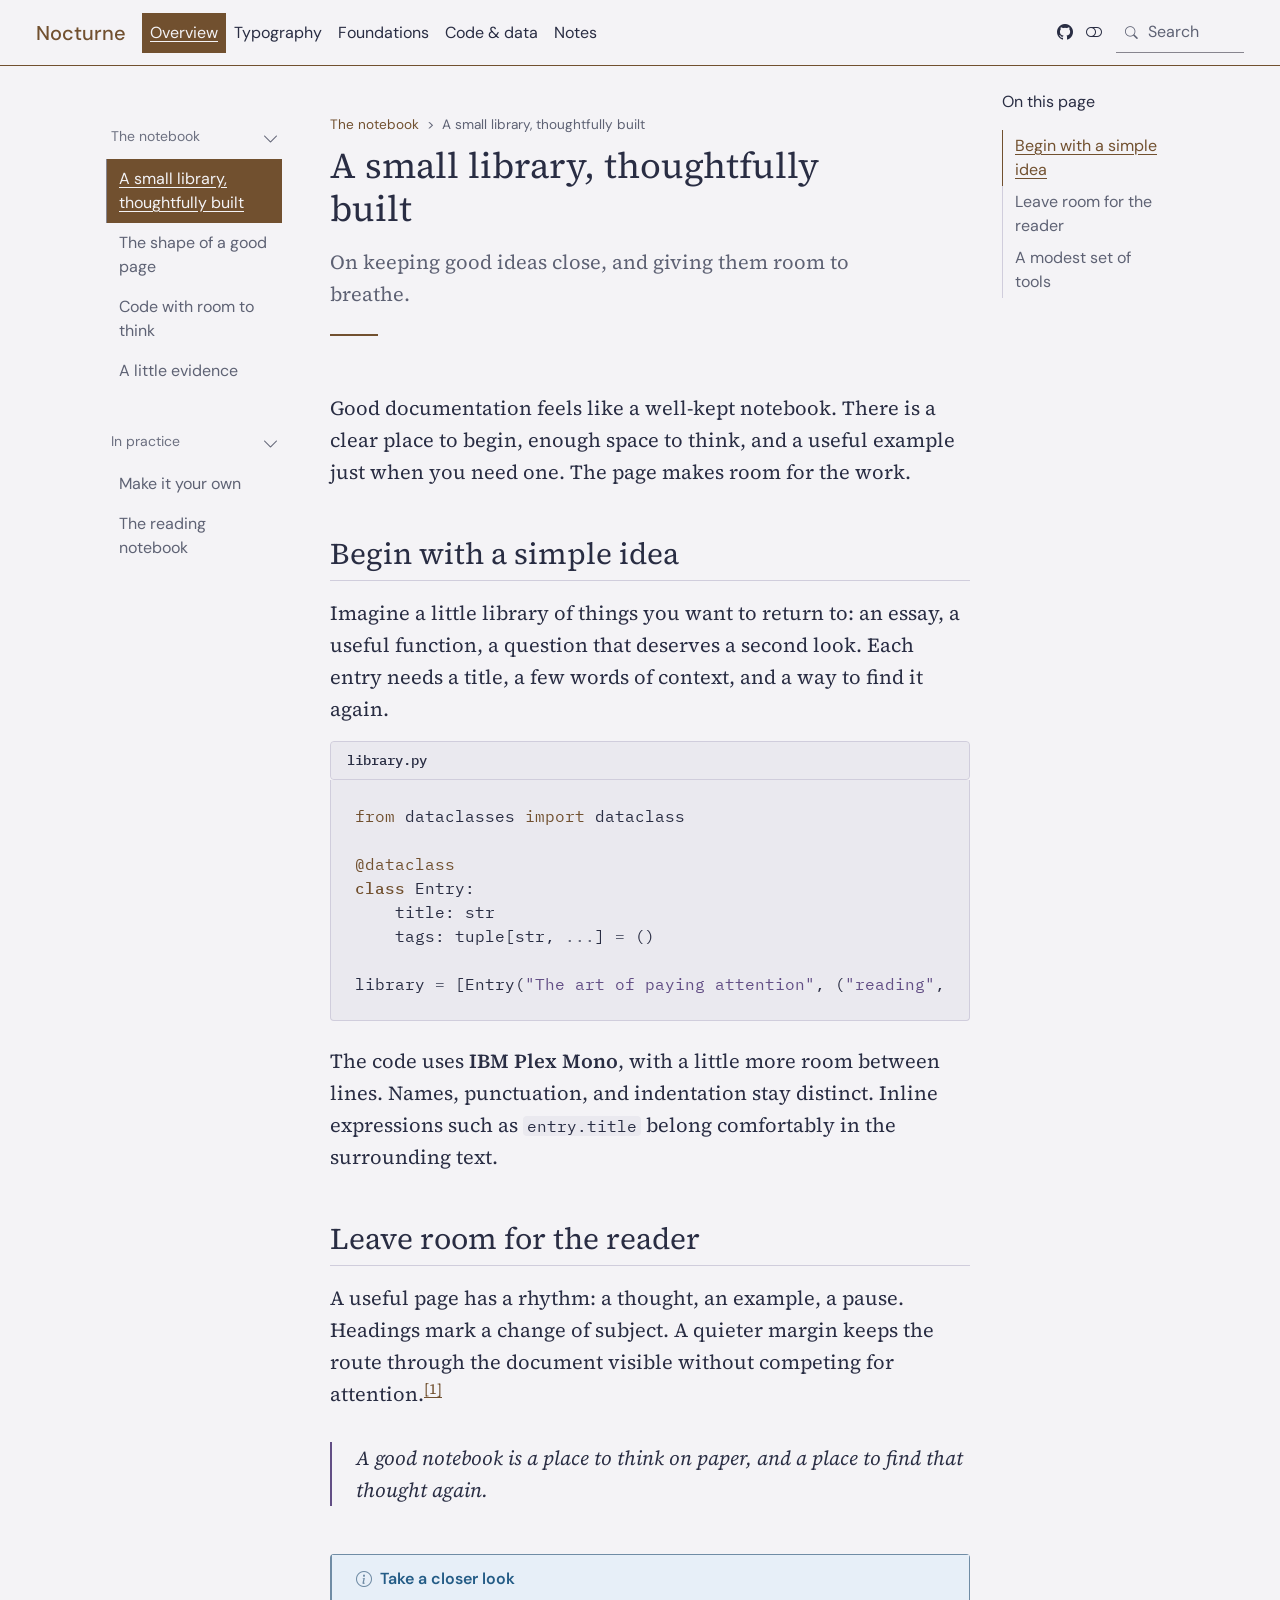
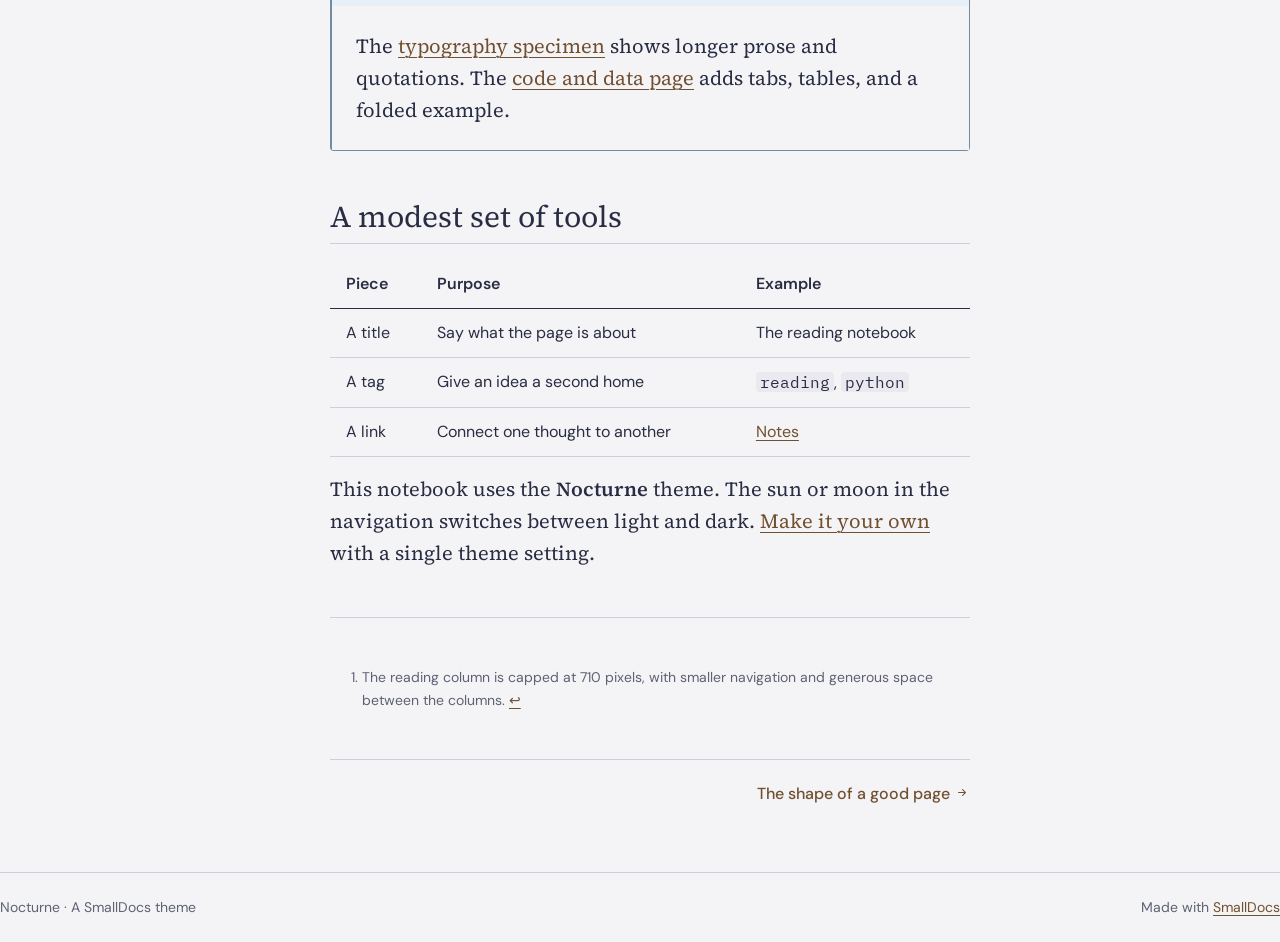
==== commit 60ca3371: "Built site" ====
--- a/index.html
+++ b/index.html
@@ -1,4 +1,4 @@
-<!doctype html><html lang="en"><head><meta charset="utf-8"><meta name="generator" content="smalldocs-0.3.1"><meta name="viewport" content="width=device-width, initial-scale=1.0, user-scalable=yes"><meta name="description" content="Midnight ink, warm brass, and a literary serif. Made for focused reading, with a pearl-paper light mode."><title>A small library, thoughtfully built – Nocturne</title><link rel="icon" href="site_libs/themes/nocturne/logo.svg"><link rel="stylesheet" href="site_libs/themes/nocturne/nocturne.css" data-mode="light" class="quarto-color-scheme" id="quarto-bootstrap-light" media="not all and (prefers-color-scheme: dark)"><link rel="stylesheet" href="site_libs/themes/nocturne/nocturne-dark.css" data-mode="dark" class="quarto-color-scheme quarto-color-alternate" id="quarto-bootstrap-dark" media="(prefers-color-scheme: dark)"><link rel="stylesheet" href="site_libs/bootstrap-icons/bootstrap-icons.min.css"><link rel="stylesheet" href="site_libs/smalldocs.css"><meta name="smalldocs:offset" content="./"><script src="site_libs/bootstrap/bootstrap.bundle.min.js"></script><script src="site_libs/fuse/fuse.min.js"></script><script src="site_libs/smalldocs.js" defer></script><script>(function(){var d=document.documentElement,s=null;try{s=localStorage.getItem('smalldocs-scheme')}catch(e){}var alt=s?s==='alternate':!!(window.matchMedia&&matchMedia('(prefers-color-scheme: dark)').matches);var ls=document.querySelectorAll('link.quarto-color-scheme');if(alt)d.dataset.scheme='alternate';if(s)ls.forEach(function(l){var on=l.classList.contains('quarto-color-alternate')===alt;if(on)l.setAttribute('blocking','render');l.media=on?'all':'not all'});var on=ls[alt?1:0];if(on&&on.dataset.mode==='dark')d.classList.add('quarto-dark')})();</script></head><body class="nav-sidebar floating nav-fixed"><header id="quarto-header" class="headroom sticky-top"><nav class="navbar navbar-expand-lg sd-navbar-default"><div class="navbar-container container-fluid"><div class="navbar-brand-container mx-auto"><a class="navbar-brand" href="index.html"><span class="navbar-title">Nocturne</span></a></div><button class="navbar-toggler" type="button" data-bs-toggle="collapse" data-bs-target="#navbarCollapse" aria-controls="navbarCollapse" aria-expanded="false" aria-label="Toggle navigation"><span class="navbar-toggler-icon"></span></button><div class="collapse navbar-collapse" id="navbarCollapse"><ul class="navbar-nav navbar-nav-scroll me-auto"><li class="nav-item"><a class="nav-link active" href="index.html" aria-current="page"><span class="menu-text">Overview</span></a></li><li class="nav-item"><a class="nav-link" href="pages/typography.html"><span class="menu-text">Typography</span></a></li><li class="nav-item"><a class="nav-link" href="pages/code.html"><span class="menu-text">Code &amp; data</span></a></li><li class="nav-item"><a class="nav-link" href="notes/index.html"><span class="menu-text">Notes</span></a></li></ul><ul class="navbar-nav navbar-nav-scroll ms-auto"><li class="nav-item compact"><a class="nav-link" href="https://github.com/rahuldave/smalldocs-nocturne" aria-label="github"><i class="bi bi-github" role="img"></i></a></li><li class="nav-item compact"><a class="quarto-color-scheme-toggle nav-link" href="" title="Toggle dark mode" onclick="window.smalldocsToggleScheme(); return false;"><i class="bi"></i></a></li></ul><div class="quarto-navbar-tools"><div class="smalldocs-search" id="quarto-search"><i class="bi bi-search" aria-hidden="true"></i><input type="search" class="form-control form-control-sm" placeholder="Search" aria-label="Search" autocomplete="off"><div class="smalldocs-search-results dropdown-menu"></div></div></div></div></div></nav><nav class="quarto-secondary-nav"><div class="container-fluid d-flex"><button type="button" class="quarto-btn-toggle btn" aria-controls="quarto-sidebar" aria-label="Toggle sidebar navigation"><i class="bi bi-layout-text-sidebar-reverse"></i></button><nav class="quarto-page-breadcrumbs" aria-label="breadcrumb"><ol class="breadcrumb"><li class="breadcrumb-item"><a href="index.html">The notebook</a></li><li class="breadcrumb-item"><a href="index.html">A small library, thoughtfully built</a></li></ol></nav></div></nav></header><div id="quarto-content" class="quarto-container page-columns page-rows-contents page-layout-article has-sidebar has-margin"><nav id="quarto-sidebar" class="sidebar collapse collapse-horizontal quarto-sidebar-collapse-item sidebar-navigation floating overflow-auto"><div class="sidebar-menu-container"><ul class="list-unstyled mt-1"><li class="sidebar-item sidebar-item-section"><div class="sidebar-item-container"><a class="sidebar-item-text sidebar-link text-start" data-bs-toggle="collapse" data-bs-target="#quarto-sidebar-section-1" role="navigation" aria-expanded="true"><span class="menu-text">The notebook</span></a><a class="sidebar-item-toggle text-start" data-bs-toggle="collapse" data-bs-target="#quarto-sidebar-section-1" role="navigation" aria-expanded="true" aria-label="Toggle section"><i class="bi bi-chevron-right ms-2"></i></a></div><ul id="quarto-sidebar-section-1" class="collapse list-unstyled sidebar-section depth1 show"><li class="sidebar-item"><div class="sidebar-item-container"><a href="index.html" class="sidebar-item-text sidebar-link active" aria-current="page"><span class="menu-text">A small library, thoughtfully built</span></a></div></li><li class="sidebar-item"><div class="sidebar-item-container"><a href="pages/typography.html" class="sidebar-item-text sidebar-link"><span class="menu-text">The shape of a good page</span></a></div></li><li class="sidebar-item"><div class="sidebar-item-container"><a href="pages/code.html" class="sidebar-item-text sidebar-link"><span class="menu-text">Code with room to think</span></a></div></li><li class="sidebar-item"><div class="sidebar-item-container"><a href="pages/figures.html" class="sidebar-item-text sidebar-link"><span class="menu-text">A little evidence</span></a></div></li></ul></li><li class="sidebar-item sidebar-item-section"><div class="sidebar-item-container"><a class="sidebar-item-text sidebar-link text-start" data-bs-toggle="collapse" data-bs-target="#quarto-sidebar-section-2" role="navigation" aria-expanded="true"><span class="menu-text">In practice</span></a><a class="sidebar-item-toggle text-start" data-bs-toggle="collapse" data-bs-target="#quarto-sidebar-section-2" role="navigation" aria-expanded="true" aria-label="Toggle section"><i class="bi bi-chevron-right ms-2"></i></a></div><ul id="quarto-sidebar-section-2" class="collapse list-unstyled sidebar-section depth1 show"><li class="sidebar-item"><div class="sidebar-item-container"><a href="pages/install.html" class="sidebar-item-text sidebar-link"><span class="menu-text">Make it your own</span></a></div></li><li class="sidebar-item"><div class="sidebar-item-container"><a href="notes/index.html" class="sidebar-item-text sidebar-link"><span class="menu-text">The reading notebook</span></a></div></li></ul></li></ul></div></nav><div id="quarto-sidebar-glass" class="quarto-sidebar-collapse-item"></div><div id="quarto-margin-sidebar" class="sidebar margin-sidebar"><nav id="TOC" role="doc-toc" class="toc-active"><h2 id="toc-title">On this page</h2><ul><li><a href="#begin-with-a-simple-idea" id="toc-begin-with-a-simple-idea" class="nav-link" data-scroll-target="#begin-with-a-simple-idea">Begin with a simple idea</a></li><li><a href="#leave-room-for-the-reader" id="toc-leave-room-for-the-reader" class="nav-link" data-scroll-target="#leave-room-for-the-reader">Leave room for the reader</a></li><li><a href="#a-modest-set-of-tools" id="toc-a-modest-set-of-tools" class="nav-link" data-scroll-target="#a-modest-set-of-tools">A modest set of tools</a></li></ul></nav></div><main class="content" id="quarto-document-content"><header id="title-block-header" class="quarto-title-block default"><nav class="quarto-page-breadcrumbs quarto-title-breadcrumbs d-none d-lg-block" aria-label="breadcrumb"><ol class="breadcrumb"><li class="breadcrumb-item"><a href="index.html">The notebook</a></li><li class="breadcrumb-item"><a href="index.html">A small library, thoughtfully built</a></li></ol></nav><div class="quarto-title"><h1 class="title">A small library, thoughtfully built</h1><p class="subtitle lead">On keeping good ideas close, and giving them room to breathe.</p></div><div class="quarto-title-meta"></div></header><p>Good documentation feels like a well-kept notebook. There is a clear place to
+<!doctype html><html lang="en"><head><meta charset="utf-8"><meta name="generator" content="smalldocs-0.3.1"><meta name="viewport" content="width=device-width, initial-scale=1.0, user-scalable=yes"><meta name="description" content="Midnight ink, warm brass, and a literary serif. Made for focused reading, with a pearl-paper light mode."><title>A small library, thoughtfully built – Nocturne</title><link rel="icon" href="site_libs/themes/nocturne/logo.svg"><link rel="stylesheet" href="site_libs/themes/nocturne/nocturne.css" data-mode="light" class="quarto-color-scheme" id="quarto-bootstrap-light" media="not all and (prefers-color-scheme: dark)"><link rel="stylesheet" href="site_libs/themes/nocturne/nocturne-dark.css" data-mode="dark" class="quarto-color-scheme quarto-color-alternate" id="quarto-bootstrap-dark" media="(prefers-color-scheme: dark)"><link rel="stylesheet" href="site_libs/bootstrap-icons/bootstrap-icons.min.css"><link rel="stylesheet" href="site_libs/smalldocs.css"><meta name="smalldocs:offset" content="./"><script src="site_libs/bootstrap/bootstrap.bundle.min.js"></script><script src="site_libs/fuse/fuse.min.js"></script><script src="site_libs/smalldocs.js" defer></script><script>(function(){var d=document.documentElement,s=null;try{s=localStorage.getItem('smalldocs-scheme')}catch(e){}var alt=s?s==='alternate':!!(window.matchMedia&&matchMedia('(prefers-color-scheme: dark)').matches);var ls=document.querySelectorAll('link.quarto-color-scheme');if(alt)d.dataset.scheme='alternate';if(s)ls.forEach(function(l){var on=l.classList.contains('quarto-color-alternate')===alt;if(on)l.setAttribute('blocking','render');l.media=on?'all':'not all'});var on=ls[alt?1:0];if(on&&on.dataset.mode==='dark')d.classList.add('quarto-dark')})();</script></head><body class="nav-sidebar floating nav-fixed"><header id="quarto-header" class="headroom sticky-top"><nav class="navbar navbar-expand-lg sd-navbar-default"><div class="navbar-container container-fluid"><div class="navbar-brand-container mx-auto"><a class="navbar-brand" href="index.html"><span class="navbar-title">Nocturne</span></a></div><button class="navbar-toggler" type="button" data-bs-toggle="collapse" data-bs-target="#navbarCollapse" aria-controls="navbarCollapse" aria-expanded="false" aria-label="Toggle navigation"><span class="navbar-toggler-icon"></span></button><div class="collapse navbar-collapse" id="navbarCollapse"><ul class="navbar-nav navbar-nav-scroll me-auto"><li class="nav-item"><a class="nav-link active" href="index.html" aria-current="page"><span class="menu-text">Overview</span></a></li><li class="nav-item"><a class="nav-link" href="pages/typography.html"><span class="menu-text">Typography</span></a></li><li class="nav-item"><a class="nav-link" href="pages/foundations.html"><span class="menu-text">Foundations</span></a></li><li class="nav-item"><a class="nav-link" href="pages/code.html"><span class="menu-text">Code &amp; data</span></a></li><li class="nav-item"><a class="nav-link" href="notes/index.html"><span class="menu-text">Notes</span></a></li></ul><ul class="navbar-nav navbar-nav-scroll ms-auto"><li class="nav-item compact"><a class="nav-link" href="https://github.com/rahuldave/smalldocs-nocturne" aria-label="github"><i class="bi bi-github" role="img"></i></a></li><li class="nav-item compact"><a class="quarto-color-scheme-toggle nav-link" href="" title="Toggle dark mode" onclick="window.smalldocsToggleScheme(); return false;"><i class="bi"></i></a></li></ul><div class="quarto-navbar-tools"><div class="smalldocs-search" id="quarto-search"><i class="bi bi-search" aria-hidden="true"></i><input type="search" class="form-control form-control-sm" placeholder="Search" aria-label="Search" autocomplete="off"><div class="smalldocs-search-results dropdown-menu"></div></div></div></div></div></nav><nav class="quarto-secondary-nav"><div class="container-fluid d-flex"><button type="button" class="quarto-btn-toggle btn" aria-controls="quarto-sidebar" aria-label="Toggle sidebar navigation"><i class="bi bi-layout-text-sidebar-reverse"></i></button><nav class="quarto-page-breadcrumbs" aria-label="breadcrumb"><ol class="breadcrumb"><li class="breadcrumb-item"><a href="index.html">The notebook</a></li><li class="breadcrumb-item"><a href="index.html">A small library, thoughtfully built</a></li></ol></nav></div></nav></header><div id="quarto-content" class="quarto-container page-columns page-rows-contents page-layout-article has-sidebar has-margin"><nav id="quarto-sidebar" class="sidebar collapse collapse-horizontal quarto-sidebar-collapse-item sidebar-navigation floating overflow-auto"><div class="sidebar-menu-container"><ul class="list-unstyled mt-1"><li class="sidebar-item sidebar-item-section"><div class="sidebar-item-container"><a class="sidebar-item-text sidebar-link text-start" data-bs-toggle="collapse" data-bs-target="#quarto-sidebar-section-1" role="navigation" aria-expanded="true"><span class="menu-text">The notebook</span></a><a class="sidebar-item-toggle text-start" data-bs-toggle="collapse" data-bs-target="#quarto-sidebar-section-1" role="navigation" aria-expanded="true" aria-label="Toggle section"><i class="bi bi-chevron-right ms-2"></i></a></div><ul id="quarto-sidebar-section-1" class="collapse list-unstyled sidebar-section depth1 show"><li class="sidebar-item"><div class="sidebar-item-container"><a href="index.html" class="sidebar-item-text sidebar-link active" aria-current="page"><span class="menu-text">A small library, thoughtfully built</span></a></div></li><li class="sidebar-item"><div class="sidebar-item-container"><a href="pages/typography.html" class="sidebar-item-text sidebar-link"><span class="menu-text">The shape of a good page</span></a></div></li><li class="sidebar-item"><div class="sidebar-item-container"><a href="pages/code.html" class="sidebar-item-text sidebar-link"><span class="menu-text">Code with room to think</span></a></div></li><li class="sidebar-item"><div class="sidebar-item-container"><a href="pages/figures.html" class="sidebar-item-text sidebar-link"><span class="menu-text">A little evidence</span></a></div></li></ul></li><li class="sidebar-item sidebar-item-section"><div class="sidebar-item-container"><a class="sidebar-item-text sidebar-link text-start" data-bs-toggle="collapse" data-bs-target="#quarto-sidebar-section-2" role="navigation" aria-expanded="true"><span class="menu-text">In practice</span></a><a class="sidebar-item-toggle text-start" data-bs-toggle="collapse" data-bs-target="#quarto-sidebar-section-2" role="navigation" aria-expanded="true" aria-label="Toggle section"><i class="bi bi-chevron-right ms-2"></i></a></div><ul id="quarto-sidebar-section-2" class="collapse list-unstyled sidebar-section depth1 show"><li class="sidebar-item"><div class="sidebar-item-container"><a href="pages/install.html" class="sidebar-item-text sidebar-link"><span class="menu-text">Make it your own</span></a></div></li><li class="sidebar-item"><div class="sidebar-item-container"><a href="notes/index.html" class="sidebar-item-text sidebar-link"><span class="menu-text">The reading notebook</span></a></div></li></ul></li></ul></div></nav><div id="quarto-sidebar-glass" class="quarto-sidebar-collapse-item"></div><div id="quarto-margin-sidebar" class="sidebar margin-sidebar"><nav id="TOC" role="doc-toc" class="toc-active"><h2 id="toc-title">On this page</h2><ul><li><a href="#begin-with-a-simple-idea" id="toc-begin-with-a-simple-idea" class="nav-link" data-scroll-target="#begin-with-a-simple-idea">Begin with a simple idea</a></li><li><a href="#leave-room-for-the-reader" id="toc-leave-room-for-the-reader" class="nav-link" data-scroll-target="#leave-room-for-the-reader">Leave room for the reader</a></li><li><a href="#a-modest-set-of-tools" id="toc-a-modest-set-of-tools" class="nav-link" data-scroll-target="#a-modest-set-of-tools">A modest set of tools</a></li></ul></nav></div><main class="content" id="quarto-document-content"><header id="title-block-header" class="quarto-title-block default"><nav class="quarto-page-breadcrumbs quarto-title-breadcrumbs d-none d-lg-block" aria-label="breadcrumb"><ol class="breadcrumb"><li class="breadcrumb-item"><a href="index.html">The notebook</a></li><li class="breadcrumb-item"><a href="index.html">A small library, thoughtfully built</a></li></ol></nav><div class="quarto-title"><h1 class="title">A small library, thoughtfully built</h1><p class="subtitle lead">On keeping good ideas close, and giving them room to breathe.</p></div><div class="quarto-title-meta"></div></header><p>Good documentation feels like a well-kept notebook. There is a clear place to
 begin, enough space to think, and a useful example just when you need one.
 The page makes room for the work.</p>
 <section id="begin-with-a-simple-idea" class="level2">
--- a/site_libs/themes/nocturne/nocturne.css
+++ b/site_libs/themes/nocturne/nocturne.css
@@ -79,7 +79,7 @@
 :root, [data-bs-theme] {
   --e-paper: #f4f3f6;
   --e-ink: #292d43;
-  --e-muted: #626779;
+  --e-muted: #5e6274;
   --e-panel: #eae9ef;
   --e-line: #d0cddc;
   --e-accent: #71502f;
@@ -91,8 +91,8 @@
   --bs-body-color-rgb: 41, 45, 67;
   --bs-emphasis-color: #292d43;
   --bs-emphasis-color-rgb: 41, 45, 67;
-  --bs-secondary-color: #626779;
-  --bs-secondary-color-rgb: 98, 103, 121;
+  --bs-secondary-color: #5e6274;
+  --bs-secondary-color-rgb: 94, 98, 116;
   --bs-secondary-bg: #eae9ef;
   --bs-secondary-bg-rgb: 234, 233, 239;
   --bs-tertiary-bg: #eae9ef;
@@ -105,123 +105,362 @@
   --bs-primary-rgb: 113, 80, 47;
   --bs-heading-color: #292d43; --bs-border-color: #d0cddc; --bs-border-color-translucent: #d0cddc; --bs-code-color: #624e85;
   --bs-primary-text-emphasis: #71502f; --bs-primary-bg-subtle: #eae9ef; --bs-primary-border-subtle: #d0cddc; --bs-focus-ring-color: rgba(113, 80, 47, .25);
+  --e-select-image: url("data:image/svg+xml,<svg xmlns='http://www.w3.org/2000/svg' viewBox='0 0 16 16'><path fill='none' stroke='%23292d43' stroke-linecap='round' stroke-linejoin='round' stroke-width='2' d='m3 6 5 5 5-5'/></svg>");
+  --e-check-image: url("data:image/svg+xml,<svg xmlns='http://www.w3.org/2000/svg' viewBox='0 0 16 16'><path fill='none' stroke='%23f4f3f6' stroke-linecap='round' stroke-linejoin='round' stroke-width='3' d='m4 8 3 3 5-6'/></svg>");
+  --e-radio-image: url("data:image/svg+xml,<svg xmlns='http://www.w3.org/2000/svg' viewBox='0 0 16 16'><circle cx='8' cy='8' r='4' fill='%23f4f3f6'/></svg>");
+  --e-dash-image: url("data:image/svg+xml,<svg xmlns='http://www.w3.org/2000/svg' viewBox='0 0 16 16'><path stroke='%23f4f3f6' stroke-linecap='round' stroke-width='3' d='M4 8h8'/></svg>");
+}
+:root, [data-bs-theme] {
+  --f-paper: #f4f3f6;
+  --f-ink: #292d43;
+  --f-muted: #5e6274;
+  --f-panel: #eae9ef;
+  --f-line: #d0cddc;
+  --f-accent: #71502f;
+  --f-secondary: #624e85;
+  --f-code: #eae9ef;
+  --f-accent-text: #71502f;
+  --f-secondary-text: #624e85;
+  --f-focus: #71502f;
+  --f-control-boundary: #87858f;
+  --f-primary-fill: #71502f;
+  --f-button-ink: #f4f3f6;
+  --f-secondary-action: #292d43;
+  --f-primary-hover-fill: #684a2c;
+  --f-primary-hover-ink: #f4f3f6;
+  --f-link-hover: #684a2c;
+  --f-decorative-line: #d0cddc;
+  --f-code-ink: #292d43;
+  --f-selected-fill: #71502f;
+  --f-selected-ink: #f4f3f6;
+  --f-disabled-fill: #eae9ef;
+  --f-disabled-ink: #5e6274;
+  --bs-body-bg: #f4f3f6;
+  --bs-body-bg-rgb: 244, 243, 246;
+  --bs-body-color: #292d43;
+  --bs-body-color-rgb: 41, 45, 67;
+  --bs-emphasis-color: #292d43;
+  --bs-emphasis-color-rgb: 41, 45, 67;
+  --bs-heading-color: #292d43;
+  --bs-heading-color-rgb: 41, 45, 67;
+  --bs-secondary-color: #5e6274;
+  --bs-secondary-color-rgb: 94, 98, 116;
+  --bs-secondary-bg: #eae9ef;
+  --bs-secondary-bg-rgb: 234, 233, 239;
+  --bs-tertiary-bg: #eae9ef;
+  --bs-tertiary-bg-rgb: 234, 233, 239;
+  --bs-link-color: #71502f;
+  --bs-link-color-rgb: 113, 80, 47;
+  --bs-link-hover-color: #684a2c;
+  --bs-link-hover-color-rgb: 104, 74, 44;
+  --bs-primary: #71502f;
+  --bs-primary-rgb: 113, 80, 47;
+  --bs-border-color: #d0cddc;
+  --bs-border-color-rgb: 208, 205, 220;
+  --bs-code-color: #292d43;
+  --bs-code-color-rgb: 41, 45, 67;
+  --bs-primary-text-emphasis: #71502f;
+  --bs-primary-text-emphasis-rgb: 113, 80, 47;
+  --bs-primary-bg-subtle: #eae9ef;
+  --bs-primary-bg-subtle-rgb: 234, 233, 239;
+  --bs-primary-border-subtle: #87858f;
+  --bs-primary-border-subtle-rgb: 135, 133, 143;
+  --bs-border-color-translucent: var(--f-decorative-line);
+  --bs-focus-ring-color: var(--f-focus);
+  --f-success-fill: #e6f1e8;
+  --f-success-ink: #204b32;
+  --f-success-boundary: #73907c;
+  --bs-success: #73907c;
+  --bs-success-rgb: 115, 144, 124;
+  --bs-success-text-emphasis: #204b32;
+  --bs-success-bg-subtle: #e6f1e8;
+  --bs-success-border-subtle: #73907c;
+  --f-warning-fill: #fbf1dc;
+  --f-warning-ink: #604414;
+  --f-warning-boundary: #a0895a;
+  --bs-warning: #a0895a;
+  --bs-warning-rgb: 160, 137, 90;
+  --bs-warning-text-emphasis: #604414;
+  --bs-warning-bg-subtle: #fbf1dc;
+  --bs-warning-border-subtle: #a0895a;
+  --f-danger-fill: #f9e9e5;
+  --f-danger-ink: #803c32;
+  --f-danger-boundary: #a97e74;
+  --bs-danger: #a97e74;
+  --bs-danger-rgb: 169, 126, 116;
+  --bs-danger-text-emphasis: #803c32;
+  --bs-danger-bg-subtle: #f9e9e5;
+  --bs-danger-border-subtle: #a97e74;
+  --f-info-fill: #e7eff8;
+  --f-info-ink: #245c86;
+  --f-info-boundary: #708ca5;
+  --bs-info: #708ca5;
+  --bs-info-rgb: 112, 140, 165;
+  --bs-info-text-emphasis: #245c86;
+  --bs-info-bg-subtle: #e7eff8;
+  --bs-info-border-subtle: #708ca5;
+  --f-menu-image: url("data:image/svg+xml,<svg xmlns='http://www.w3.org/2000/svg' viewBox='0 0 30 30'><path stroke='%23292d43' stroke-width='2' stroke-linecap='round' d='M4 7h22M4 15h22M4 23h22'/></svg>");
 }
 :root, [data-bs-theme] { color-scheme: light; }
 :root, [data-bs-theme] { --e-heading: "Source Serif 4", Georgia, serif; --e-body: "Source Serif 4", Georgia, serif; }
-/* SmallDocs loads its layout after the theme; html prefixes preserve theme rules. */
+/* Structural SmallDocs/Quarto integration. Foundation job variables are generated. */
+html:root, html.quarto-dark:root {
+  --sd-root-font-size: 16px;
+  --sd-body-width: 640px; --sd-sidebar-width: 200px; --sd-margin-width: 180px;
+  --sd-gap: var(--f-reading-space-columns);
+  --sd-inline-code: var(--f-code-ink); --sd-code-bg: var(--f-code);
+  --quarto-hl-kw: var(--f-accent-text); --quarto-hl-cf: var(--f-accent-text); --quarto-hl-im: var(--f-accent-text);
+  --quarto-hl-st: var(--f-secondary-text); --quarto-hl-ch: var(--f-secondary-text); --quarto-hl-ss: var(--f-secondary-text);
+  --quarto-hl-co: var(--f-muted); --quarto-hl-do: var(--f-muted); --quarto-hl-op: var(--f-muted);
+  --quarto-hl-fu: var(--f-accent-text); --quarto-hl-dv: var(--f-secondary-text); --quarto-hl-fl: var(--f-secondary-text);
+  --quarto-hl-bn: var(--f-secondary-text); --quarto-hl-dt: var(--f-secondary-text); --quarto-hl-cn: var(--f-secondary-text);
+  --quarto-hl-va: var(--f-ink); --quarto-hl-text: var(--f-ink); --quarto-hl-at: var(--f-accent-text);
+}
+body { -webkit-font-smoothing: antialiased; text-rendering: optimizeLegibility; }
+::selection { background: var(--f-selected-fill); color: var(--f-selected-ink); }
+a { text-underline-offset: .2em; text-decoration-thickness: 1px; }
+html .quarto-title h1.title { max-width:26ch; }
+html .quarto-title .subtitle { max-width:48ch; }
+html .quarto-title-meta { border-top:1px solid var(--f-decorative-line); padding-top:var(--f-space-16); }
+html main.content blockquote { border-left:2px solid var(--f-secondary-text); color:var(--f-muted); font-style:italic; }
+html main.content blockquote p:last-child { margin-bottom:0; }
+html hr { border-color:var(--f-decorative-line); opacity:1; }
+html code,html pre,html kbd,html samp { font-variant-ligatures:none; }
+html :not(pre)>code { padding:var(--f-space-0) var(--f-space-4); background:var(--f-panel); border-radius:var(--bs-border-radius); }
+html div.sourceCode { border:1px solid var(--f-decorative-line); }
+html pre { tab-size:4; }
+html .code-with-filename-file { border:1px solid var(--f-decorative-line); background:var(--f-panel); color:var(--f-muted); font-family:var(--f-font-code); }
+html .code-with-filename div.sourceCode { border-top:0; }
+html .code-copy-button { color:var(--f-muted); }
+html .sd-navbar-default { background:var(--f-paper); border-bottom:1px solid var(--f-decorative-line); }
+html #quarto-header .navbar { padding:var(--f-space-12) max(var(--f-reading-space-outer),calc((100vw - 1280px)/2)); }
+html .navbar-toggler { border:0; }
+html .quarto-navbar-tools .smalldocs-search input { width:8rem; background:transparent; border:0; border-bottom:1px solid var(--f-control-boundary); border-radius:0; }
+html .quarto-navbar-tools .smalldocs-search input:focus { width:12rem; }
+html .sidebar-navigation { padding-top:var(--f-reading-space-group); }
+html .sidebar-item-section { margin-top:var(--f-space-32); }
+html .sidebar-item-section:first-child { margin-top:0; }
+html .sidebar-item-section>.sidebar-item-container .sidebar-link { padding-bottom:var(--f-space-12); }
+html .sidebar-link { color:var(--f-muted); opacity:1; padding:var(--f-space-8) var(--f-space-12); border-left:1px solid transparent; }
+html .sidebar-item .sidebar-item-toggle { color:var(--f-muted); }
+html #TOC .nav-link { color:var(--f-muted); }
+html #TOC .nav-link.active { color:var(--f-accent-text); border-left-color:var(--f-accent-text); text-decoration:underline; }
+html #TOC .nav-link:hover { color:var(--f-link-hover); }
+html .callout { border:1px solid var(--f-decorative-line); border-left-width:2px; }
+html .callout-body>:last-child { margin-bottom:0; }
+html .table { --bs-table-border-color:var(--f-decorative-line); --bs-table-hover-bg:var(--f-panel); }
+html .table th { font-weight:600; border-bottom:1px solid var(--f-ink); }
+html .quarto-category,html .listing-category { border:0; padding-left:0; }
+html .card { --bs-card-bg:var(--f-paper); }
+html .footer { border-top:1px solid var(--f-decorative-line); padding:var(--f-space-24) 0; }
+html .btn { --bs-btn-focus-shadow-rgb:var(--bs-primary-rgb); }
+html .form-check-input[type=checkbox]:checked { --bs-form-check-bg-image:var(--e-check-image); }
+html .form-check-input[type=radio]:checked { --bs-form-check-bg-image:var(--e-radio-image); }
+html .form-check-input[type=checkbox]:indeterminate { --bs-form-check-bg-image:var(--e-dash-image); }
+html .form-select { --bs-form-select-bg-img:var(--e-select-image); }
+@media(max-width:575.98px) { html #quarto-header .navbar { padding-inline:var(--f-reading-space-narrowOuter); } }
+html .sd-navbar-default { border-bottom-color:var(--f-accent-text); }
+html .quarto-title::after { content:""; display:block; width:var(--f-space-48); border-top:2px solid var(--f-accent-text); margin-top:var(--f-space-24); }
+html main.content blockquote { color:var(--f-ink); }
 :root, [data-bs-theme] {
-  --bs-font-sans-serif: "DM Sans", system-ui, sans-serif;
-  --bs-font-monospace: "IBM Plex Mono", ui-monospace, monospace;
-  --bs-body-font-family: var(--e-body);
-  --bs-body-font-size: 1.08rem;
-  --bs-body-line-height: 1.75;
-  --bs-border-radius: 3px; --bs-border-radius-sm: 2px; --bs-border-radius-lg: 5px;
-}
-html:root, html.quarto-dark:root {
-  --sd-root-font-size: 17px;
-  --sd-body-width: 710px; --sd-sidebar-width: 200px; --sd-margin-width: 180px; --sd-gap: 3rem;
-  --sd-inline-code: var(--e-secondary); --sd-code-bg: var(--e-code);
-  --quarto-hl-kw: var(--e-accent); --quarto-hl-cf: var(--e-accent); --quarto-hl-im: var(--e-accent);
-  --quarto-hl-st: var(--e-secondary); --quarto-hl-ch: var(--e-secondary); --quarto-hl-ss: var(--e-secondary);
-  --quarto-hl-co: var(--e-muted); --quarto-hl-do: var(--e-muted); --quarto-hl-op: var(--e-muted);
-  --quarto-hl-fu: var(--e-accent); --quarto-hl-dv: var(--e-secondary); --quarto-hl-fl: var(--e-secondary);
-  --quarto-hl-bn: var(--e-secondary); --quarto-hl-dt: var(--e-secondary); --quarto-hl-cn: var(--e-secondary);
-  --quarto-hl-va: var(--e-ink); --quarto-hl-text: var(--e-ink);
-}
-html.quarto-dark:root { --sd-inline-code: var(--e-secondary); --sd-code-bg: var(--e-code); }
-body { -webkit-font-smoothing: antialiased; text-rendering: optimizeLegibility; }
-::selection { background: color-mix(in srgb, var(--e-accent) 22%, transparent); }
-a { text-underline-offset: .2em; text-decoration-thickness: 1px; }
-a:hover { color: var(--e-secondary); }
-a:focus-visible, button:focus-visible, input:focus-visible, summary:focus-visible { outline: 2px solid var(--e-secondary); outline-offset: 4px; }
-html main.content { padding-top: 3.2rem; padding-bottom: 3.5rem; }
-html .quarto-title-block { margin-bottom: 2rem; }
-html .quarto-title h1.title { font: 400 clamp(2.6rem, 4.5vw, 3.8rem)/1.08 var(--e-heading); letter-spacing: -.035em; color: var(--e-accent); max-width: 16ch; margin: 0 0 1rem; }
-html .quarto-title .subtitle { font: 400 1.12rem/1.6 var(--bs-font-sans-serif); color: var(--e-muted); max-width: 48ch; }
-html main.content :is(h1,h2,h3,h4,h5,h6) { font-family: var(--e-heading); font-weight: 400; letter-spacing: -.02em; }
-html main.content h2 { font-size: 2rem; line-height: 1.2; margin: 2.7rem 0 1rem; padding: 0; border: 0; color: var(--e-accent); }
-html main.content h3 { font-size: 1.4rem; line-height: 1.3; margin: 2rem 0 .8rem; }
-html main.content h4 { font-size: 1.15rem; }
-html main.content p, html main.content li { line-height: 1.75; }
-html main.content p { margin-bottom: 1.25rem; }
-html .quarto-title-meta { font-family: var(--bs-font-sans-serif); font-size: .75rem; border-top: 1px solid var(--e-line); padding-top: 1rem; }
-html .quarto-title-meta-heading { font-size: .64rem; letter-spacing: .12em; }
-html main.content blockquote { margin: 1.8rem 0; padding: .3rem 0 .3rem 1.3rem; border-left: 2px solid var(--e-secondary); color: var(--e-muted); font-style: italic; }
-html main.content blockquote p:last-child { margin-bottom: 0; }
-html hr { border-color: var(--e-line); opacity: 1; margin: 2.5rem 0; }
-html code, html pre, html kbd, html samp { font-family: var(--bs-font-monospace); font-variant-ligatures: none; }
-html :not(pre) > code { padding: .1em .3em; color: var(--e-secondary); background: var(--e-panel); border-radius: 2px; font-size: .8em; }
-html div.sourceCode { border: 1px solid var(--e-line); background: var(--e-code); border-radius: 3px; margin: 1.5rem 0; }
-html pre { font-size: .79rem; line-height: 1.75; tab-size: 4; }
-html pre code { font-size: inherit; line-height: inherit; }
-html .code-with-filename-file { border: 1px solid var(--e-line); background: var(--e-panel); color: var(--e-muted); border-radius: 3px 3px 0 0; font-family: var(--bs-font-monospace); }
-html .code-with-filename-file pre { font-size: .68rem; }
-html .code-with-filename div.sourceCode { border-top: 0; }
-html .code-copy-button { color: var(--e-muted); }
-html .sd-navbar-default { background: var(--e-paper); border-bottom: 1px solid var(--e-line); --bs-navbar-color: var(--e-muted); --bs-navbar-active-color: var(--e-accent); --bs-navbar-hover-color: var(--e-secondary); --bs-navbar-brand-color: var(--e-accent); }
-html #quarto-header .navbar { padding: .85rem max(1rem, calc((100vw - 1280px) / 2)); }
-html .navbar-title { font: 400 1.7rem/1 var(--e-heading); letter-spacing: -.04em; }
-html .navbar { font-family: var(--bs-font-sans-serif); font-size: .78rem; }
-html .navbar .nav-link { padding-left: .9rem; padding-right: .9rem; }
-html .navbar .nav-link.active .menu-text { border-bottom: 1px solid var(--e-secondary); padding-bottom: .25rem; }
-html .navbar-toggler { border: 0; }
-html .quarto-navbar-tools .smalldocs-search input { width: 8rem; font-size: .72rem; background: transparent; border: 0; border-bottom: 1px solid var(--e-line); border-radius: 0; }
-html .quarto-navbar-tools .smalldocs-search input:focus { width: 11rem; box-shadow: none; border-color: var(--e-accent); }
-html .sidebar-navigation { padding-top: 3.4rem; font: 400 .76rem/1.55 var(--bs-font-sans-serif); }
-html .sidebar-item-section { margin-top: 1.8rem; }
-html .sidebar-item-section:first-child { margin-top: 0; }
-html .sidebar-item-section > .sidebar-item-container .sidebar-link { font-size: .63rem; text-transform: uppercase; letter-spacing: .12em; font-weight: 600; color: var(--e-muted); padding-bottom: .7rem; }
-html .sidebar-link { color: var(--e-muted); opacity: 1; padding: .4rem .65rem; border-left: 1px solid transparent; }
-html .sidebar-link.active { color: var(--e-accent); border-left-color: var(--e-secondary); background: var(--e-panel); }
-html .margin-sidebar { padding-top: 3.5rem; font: 400 .7rem/1.6 var(--bs-font-sans-serif); }
-html #TOC #toc-title { font: 500 .62rem var(--bs-font-sans-serif); text-transform: uppercase; letter-spacing: .12em; margin-bottom: 1.1rem; color: var(--e-muted); }
-html #TOC .nav-link { padding-top: .35rem; padding-bottom: .35rem; }
-html .breadcrumb { font-family: var(--bs-font-sans-serif); font-size: .7rem; }
-html .callout { border: 1px solid var(--e-line); border-left: 3px solid var(--e-accent); border-radius: 3px; margin: 1.8rem 0; }
-html .callout-header { background: var(--e-panel); font: 500 .78rem/1.5 var(--bs-font-sans-serif); padding: .65rem .9rem; }
-html .callout-body { font-size: .95rem; padding: .8rem 1rem; }
-html .callout-body > :last-child { margin-bottom: 0; }
-html .callout-warning, html .callout-important { border-left-color: var(--e-secondary); }
-html .panel-tabset .nav-link { font: 500 .76rem/1.5 var(--bs-font-sans-serif); color: var(--e-muted); }
-html .panel-tabset .nav-link.active { color: var(--e-accent); background: var(--e-paper); border-bottom-color: var(--e-paper); }
-html .panel-tabset .tab-content { border-radius: 0 0 3px 3px; }
-html main.content table { font: 400 .78rem/1.65 var(--bs-font-sans-serif); }
-html .table { --bs-table-bg: transparent; --bs-table-border-color: var(--e-line); --bs-table-striped-bg: var(--e-panel); --bs-table-hover-bg: var(--e-panel); }
-html .table th { font-weight: 500; color: var(--e-accent); border-bottom: 1px solid var(--e-ink); }
-html .table td, html .table th { padding: .7rem .65rem; }
-html figcaption, html .quarto-figure figcaption { font: 400 .74rem/1.6 var(--bs-font-sans-serif); color: var(--e-muted); }
-html .footnotes { font-size: .84rem; }
-html .column-margin, html .margin-aside { font: 400 .75rem/1.6 var(--bs-font-sans-serif); }
-html .quarto-post .listing-title { font: 400 1.9rem/1.2 var(--e-heading); letter-spacing: -.02em; }
-html .quarto-post .listing-description { font-size: .95rem; }
-html .quarto-post .metadata, html .quarto-category, html .listing-category, html .listing-actions-group { font-family: var(--bs-font-sans-serif); }
-html .quarto-category, html .listing-category { border: 0; border-radius: 0; font-size: .62rem; letter-spacing: .08em; padding-left: 0; }
-html .quarto-grid-item .card-title { font: 400 1.6rem/1.2 var(--e-heading); }
-html .card { --bs-card-bg: var(--e-paper); }
-html .pagination-link, html .footer { font-family: var(--bs-font-sans-serif); font-size: .73rem; }
-html .footer { border-top: 1px solid var(--e-line); padding-top: 1.5rem; padding-bottom: 1.5rem; }
-html .btn-primary { --bs-btn-bg: var(--e-accent); --bs-btn-color: var(--e-paper); --bs-btn-border-color: var(--e-accent); --bs-btn-hover-bg: var(--e-secondary); --bs-btn-hover-border-color: var(--e-secondary); --bs-btn-hover-color: var(--e-paper); --bs-btn-active-bg: var(--e-secondary); --bs-btn-active-border-color: var(--e-secondary); }
-html .form-control, html .form-select { background-color: var(--e-paper); color: var(--e-ink); border-color: var(--e-line); }
-html .form-control:focus, html .form-select:focus { border-color: var(--e-accent); box-shadow: 0 0 0 2px color-mix(in srgb, var(--e-accent) 18%, transparent); }
-html body.listing #quarto-content, html body.docked #quarto-content { --sd-body-width: 710px; }
-@media (max-width: 991.98px) {
-  html main.content { padding-top: 2rem; }
-  html .quarto-title h1.title { font-size: 2.8rem; max-width: 20ch; }
-  html .sidebar-navigation { padding-top: 1.5rem; }
-  html main.content h2 { font-size: 1.8rem; }
-}
-@media (max-width: 575.98px) {
-  :root, [data-bs-theme] { --bs-body-font-size: 1rem; }
-  html .quarto-title h1.title { font-size: 2.5rem; }
-  html .quarto-title .subtitle { font-size: 1rem; }
-  html pre { font-size: .7rem; }
-}
-html .sd-navbar-default { border-bottom-color: var(--e-accent); }
-html .quarto-title h1.title { font-size: clamp(2.5rem, 4.2vw, 3.5rem); font-weight: 400; letter-spacing: -.05em; }
-html .quarto-title::before { content: "THE NOTEBOOK · VOL. 01"; display: block; font: 400 .59rem var(--bs-font-monospace); letter-spacing: .14em; color: var(--e-accent); margin-bottom: 1.5rem; }
-html .quarto-title::after { content: ""; display: block; width: 3rem; border-top: 2px solid var(--e-accent); margin-top: 2rem; }
-html main.content h2 { font-size: 1.85rem; color: var(--e-ink); }
-html .navbar-title { font-family: "Source Serif 4", Georgia, serif; font-size: 1.45rem; letter-spacing: -.05em; }
-html .sidebar-link.active { background: transparent; border-left-color: var(--e-accent); }
-html div.sourceCode { box-shadow: inset 0 1px 0 color-mix(in srgb, var(--e-accent) 18%, transparent); border-radius: 5px; }
-html main.content blockquote { font-size: 1.16rem; color: var(--e-ink); }
+  --f-font-body: "Source Serif 4", Georgia, serif;
+  --f-font-heading: "Source Serif 4", Georgia, serif;
+  --f-font-ui: "DM Sans",system-ui,sans-serif;
+  --f-font-display: "Source Serif 4", Georgia, serif;
+  --f-font-code: "IBM Plex Mono", ui-monospace, monospace;
+  --f-size-12: 0.75rem;
+  --f-size-14: 0.875rem;
+  --f-size-16: 1rem;
+  --f-size-18: 1.125rem;
+  --f-size-20: 1.25rem;
+  --f-size-24: 1.5rem;
+  --f-size-30: 1.875rem;
+  --f-size-36: 2.25rem;
+  --f-size-48: 3rem;
+  --f-size-60: 3.75rem;
+  --f-size-72: 4.5rem;
+  --f-space-0: 0rem;
+  --f-space-4: 0.25rem;
+  --f-space-8: 0.5rem;
+  --f-space-12: 0.75rem;
+  --f-space-16: 1rem;
+  --f-space-24: 1.5rem;
+  --f-space-32: 2rem;
+  --f-space-48: 3rem;
+  --f-space-64: 4rem;
+  --f-space-96: 6rem;
+  --f-space-128: 8rem;
+  --f-reading-body: 1.25rem;
+  --f-reading-ui: 1rem;
+  --f-reading-metadata: 0.875rem;
+  --f-reading-heading: 1.875rem;
+  --f-reading-title: 2.25rem;
+  --f-reading-display: 3rem;
+  --f-reading-code: 1rem;
+  --f-reading-label: 1rem;
+  --f-line-display: 1.1;
+  --f-line-heading: 1.2;
+  --f-line-presentation: 1.35;
+  --f-line-ui: 1.5;
+  --f-line-code: 1.5;
+  --f-line-reading: 1.6;
+  --f-reading-space-outer: 1.5rem;
+  --f-reading-space-narrowOuter: 1rem;
+  --f-reading-space-paragraph: 1rem;
+  --f-reading-space-group: 3rem;
+  --f-reading-space-withinGroup: 1rem;
+  --f-reading-space-columns: 2rem;
+  --f-reading-space-panel: 1.5rem; --bs-border-radius:0.25rem; --bs-border-radius-sm:0.25rem; --bs-border-radius-lg:0.25rem; --bs-font-sans-serif:var(--f-font-ui); --bs-body-font-family:var(--f-font-body); --bs-body-font-size:var(--f-reading-body); --bs-body-line-height:var(--f-line-reading);
+}
+
+html:root, html.quarto-dark:root { font-size:100%; --sd-root-font-size:16px; --sd-body-width:640px; --sd-inline-code:var(--f-code-ink); --sd-code-bg:var(--f-code); }
+html body { font-family:var(--f-font-body); font-size:var(--bs-body-font-size); line-height:var(--f-line-reading); color:var(--f-ink); background:var(--f-paper); font-synthesis:none; }
+html main.content { padding-top:var(--f-reading-space-group); padding-bottom:var(--f-reading-space-group); }
+html main.content :is(p,li) { line-height:var(--f-line-reading); }
+html main.content p { margin-bottom:var(--f-reading-space-paragraph); }
+html main.content :is(h1,h2,h3,h4,h5,h6) { font-family:var(--f-font-heading); color:var(--f-ink); font-weight:400; line-height:var(--f-line-heading); letter-spacing:normal; }
+html main.content h1,html .quarto-title h1.title { font-weight:400; font-family:var(--f-font-heading); font-size:var(--f-reading-title); line-height:var(--f-line-heading); color:var(--f-ink); margin-bottom:var(--f-reading-space-paragraph); }
+html main.content h2 { font-size:var(--f-reading-heading); margin:var(--f-space-48) 0 var(--f-space-16); }
+html main.content h3 { font-size:var(--f-size-24); margin:var(--f-space-32) 0 var(--f-space-12); }
+html main.content :is(h4,h5,h6) { font-size:var(--f-size-20); margin:var(--f-space-32) 0 var(--f-space-12); }
+html .editorial-display,html main.content .editorial-display { font-family:var(--f-font-display); font-size:var(--f-reading-display); line-height:var(--f-line-display); font-weight:400; }
+html :is(.navbar,.sidebar-navigation,.btn,.form-label,.form-control,.form-select,.form-check-label,.nav-link,.breadcrumb,.pagination-link,.footer) { font-family:var(--f-font-ui); font-size:var(--f-reading-ui); line-height:var(--f-line-ui); }
+html .navbar-title { font-family:var(--f-font-ui); font-size:var(--f-size-20); }
+html :is(.quarto-title-meta,.quarto-title-meta-heading,.quarto-category,.listing-category,figcaption,.quarto-figure figcaption,.footnotes,.column-margin,.margin-aside,.metadata,.code-with-filename-file pre,.sidebar-item-section > .sidebar-item-container .sidebar-link) { font-family:var(--f-font-ui); font-size:var(--f-reading-metadata); line-height:var(--f-line-ui); color:var(--f-muted); }
+html .quarto-navbar-tools .smalldocs-search input { font-size:var(--f-reading-ui); padding-left:var(--f-space-32); }
+html .quarto-title .subtitle { font-family:var(--f-font-body); font-size:var(--bs-body-font-size); line-height:var(--f-line-reading); color:var(--f-muted); }
+html :is(pre,code,kbd,samp) { font-family:var(--f-font-code); }
+html pre,html pre code,html :not(pre)>code { font-size:var(--f-reading-code); line-height:var(--f-line-code); color:var(--f-code-ink); }
+html :is(div.sourceCode,pre) { background:var(--f-code); border-radius:var(--bs-border-radius); box-shadow:none; }
+html div.sourceCode { padding:var(--f-reading-space-panel); margin:var(--f-space-24) 0; }
+html div.sourceCode > pre.sourceCode { padding:0; margin:0; }
+html .code-with-filename-file pre { padding:var(--f-space-8) var(--f-space-16); font-family:var(--f-font-code); font-size:var(--f-reading-metadata); line-height:var(--f-line-ui); }
+html hr { margin:var(--f-reading-space-group) 0; }
+html main.content blockquote { margin:var(--f-space-32) 0; padding:0 0 0 var(--f-space-24); }
+html #TOC #toc-title { font-family:var(--f-font-ui); font-size:var(--f-reading-ui); line-height:var(--f-line-ui); letter-spacing:normal; text-transform:none; margin-bottom:var(--f-space-16); }
+html .sidebar nav[role=doc-toc] > h2,html .nav-footer { font-family:var(--f-font-ui); font-size:var(--f-reading-metadata); }
+html a { color:var(--f-accent-text); }
+html a:hover { color:var(--f-link-hover); }
+html :is(a,button,input,select,textarea,summary,[tabindex]):focus-visible { outline:2px solid var(--f-focus); outline-offset:4px; box-shadow:none; }
+html :is(.form-control,.form-select,.form-check-input) { color:var(--f-ink); background-color:var(--f-paper); border:1px solid var(--f-control-boundary); border-radius:var(--bs-border-radius); }
+html :is(.form-control,.form-select,.form-check-input):focus { border-color:var(--f-control-boundary); outline:2px solid var(--f-focus); outline-offset:4px; box-shadow:none; }
+html .btn { font-size:var(--f-reading-ui); border-radius:var(--bs-border-radius); padding:.5rem 1rem; box-shadow:none; }
+html .btn-primary { --bs-btn-bg:var(--f-primary-fill); --bs-btn-color:var(--f-button-ink); --bs-btn-border-color:var(--f-primary-fill); --bs-btn-hover-bg:var(--f-primary-hover-fill); --bs-btn-hover-color:var(--f-primary-hover-ink); --bs-btn-hover-border-color:var(--f-primary-hover-fill); --bs-btn-active-bg:var(--f-primary-hover-fill); --bs-btn-active-color:var(--f-primary-hover-ink); --bs-btn-active-border-color:var(--f-primary-hover-fill); }
+html .btn-outline-primary { --bs-btn-color:var(--f-accent-text); --bs-btn-border-color:var(--f-control-boundary); --bs-btn-hover-bg:var(--f-primary-fill); --bs-btn-hover-color:var(--f-button-ink); --bs-btn-hover-border-color:var(--f-primary-fill); --bs-btn-active-bg:var(--f-primary-fill); --bs-btn-active-color:var(--f-button-ink); }
+html .btn-secondary { --bs-btn-color:var(--f-secondary-action); --bs-btn-bg:var(--f-panel); --bs-btn-border-color:var(--f-control-boundary); --bs-btn-hover-color:var(--f-secondary-action); --bs-btn-hover-bg:var(--f-paper); --bs-btn-hover-border-color:var(--f-control-boundary); --bs-btn-active-bg:var(--f-panel); --bs-btn-active-color:var(--f-secondary-action); }
+html :is(.btn:disabled,.btn.disabled,.btn[aria-disabled=true],.form-control:disabled,.form-select:disabled,.form-check-input:disabled) { opacity:1; color:var(--f-disabled-ink); background-color:var(--f-disabled-fill); border-color:var(--f-control-boundary); --bs-btn-disabled-opacity:1; --bs-btn-disabled-color:var(--f-disabled-ink); --bs-btn-disabled-bg:var(--f-disabled-fill); --bs-btn-disabled-border-color:var(--f-control-boundary); }
+html .form-check-input:disabled ~ .form-check-label { opacity:1; color:var(--f-disabled-ink); }
+html .form-check-input:checked,html .form-check-input:indeterminate { background-color:var(--f-selected-fill); border-color:var(--f-selected-fill); }
+html .navbar .nav-link.active,html .navbar .nav-link[aria-current=page],html .panel-tabset .nav-link.active,html :is(.nav-link[aria-selected=true],.nav-link[aria-current=page],.sidebar-link.active) { background:var(--f-selected-fill); color:var(--f-selected-ink); text-decoration:underline; text-underline-offset:.2em; border-color:var(--f-control-boundary); }
+html .table { --bs-table-color:var(--f-ink); --bs-table-bg:transparent; --bs-table-striped-bg:var(--f-panel); --bs-table-striped-color:var(--f-ink); }
+html main.content table { font-family:var(--f-font-ui); font-size:var(--f-reading-ui); line-height:var(--f-line-ui); }
+html .table th { color:var(--f-ink); }
+html :is(.card,.callout) { box-shadow:none; border-radius:var(--bs-border-radius); }
+html .card { padding:0; }
+html .card-body { padding:var(--f-reading-space-panel); }
+html .callout { margin:var(--f-reading-space-group) 0; }
+html .callout-body { padding:var(--f-reading-space-panel); }
+html .callout-header { font-family:var(--f-font-ui); font-size:var(--f-reading-ui); padding:var(--f-space-12) var(--f-reading-space-panel); }
+html main.content .callout :is(p,li) { color:inherit; font-size:var(--bs-body-font-size); }
+html .callout-title-container { color:inherit; }
+html .form-control.is-invalid,html .form-select.is-invalid,html [aria-invalid=true] { border:2px solid var(--f-danger-boundary); color:var(--f-ink); background-color:var(--f-paper); }
+html .invalid-feedback { color:var(--f-danger-ink); background:var(--f-danger-fill); padding:.5rem; font-family:var(--f-font-ui); font-size:var(--f-reading-ui); }
+
+
+html body #quarto-content main.content { width:100%; max-width:640px; margin-inline:auto; padding-top:var(--f-reading-space-group); padding-bottom:var(--f-reading-space-group); }
+html body #quarto-content .callout.callout-style-default .callout-header { font-family:var(--f-font-ui); font-size:var(--f-reading-ui); line-height:var(--f-line-ui); padding:var(--f-space-12) var(--f-reading-space-panel); }
+html body #quarto-content .callout.callout-style-default .callout-body-container :is(p,li) { padding:0; }
+html body #quarto-content .callout.callout-style-default .callout-body-container { font-family:var(--f-font-body); font-size:var(--f-reading-body); line-height:var(--f-line-reading); padding:var(--f-reading-space-panel); }
+html .form-control,html .form-select { padding:var(--f-space-8) var(--f-space-12); }
+html .form-select,html .form-control.is-invalid,html .form-select.is-invalid { padding-right:var(--f-space-32); }
+
+html body #quarto-content #TOC .nav-link { color:var(--f-muted); background:transparent; font-family:var(--f-font-ui); font-size:var(--f-reading-ui); line-height:var(--f-line-ui); padding:var(--f-space-4) var(--f-space-12); }
+html body #quarto-content #TOC ul ul .nav-link { padding-left:var(--f-space-24); }
+html body #quarto-content #TOC .nav-link.active { color:var(--f-accent-text); text-decoration:underline; background:transparent; }
+html body #quarto-header .navbar .nav-link.active,html body #quarto-header .navbar .nav-link[aria-current=page] { color:var(--f-selected-ink); background:var(--f-selected-fill); text-decoration:underline; }
+html body #quarto-header .navbar .navbar-toggler-icon { background-image:var(--f-menu-image); }
+html body #quarto-content :is(.form-control,.form-select,.form-check-input):focus,html body #quarto-content .btn:focus-visible { outline:2px solid var(--f-focus); outline-offset:4px; box-shadow:none; }
+html body #quarto-header .quarto-color-scheme-toggle,html body #quarto-header .quarto-color-scheme-toggle .bi,html body #quarto-header .aa-SubmitIcon,html body #quarto-header .aa-SubmitIcon *,html body #quarto-header .aa-DetachedSearchButtonIcon { color:var(--f-ink); fill:var(--f-ink); opacity:1; }
+html body #quarto-content pre { font-family:var(--f-font-code); font-size:var(--f-reading-code); line-height:var(--f-line-code); color:var(--f-code-ink); padding:var(--f-reading-space-panel); }
+html body #quarto-content pre code { font-family:var(--f-font-code); font-size:var(--f-reading-code); line-height:var(--f-line-code); color:var(--f-code-ink); padding:0; }
+html body #quarto-content div.sourceCode { padding:var(--f-reading-space-panel); }
+html body #quarto-content div.sourceCode :is(pre,code,span) { font-family:var(--f-font-code); font-size:var(--f-reading-code); line-height:var(--f-line-code); }
+html body #quarto-content div.sourceCode :is(pre,code) { padding:0; margin:0; }
+html body #quarto-content .code-with-filename-file pre { font-family:var(--f-font-code); font-size:var(--f-reading-metadata); line-height:var(--f-line-ui); padding:var(--f-space-8) var(--f-space-16); }
+
+/* Complete component jobs: later shell-specific selectors must not shrink them. */
+html .navbar .nav-link,html .sidebar-navigation .sidebar-link,html .panel-tabset .nav-link { font-weight:400; font-size:var(--f-reading-ui); line-height:var(--f-line-ui); font-family:var(--f-font-ui); }
+html .navbar .nav-link { padding:var(--f-space-8) var(--f-space-16); }
+html .quarto-post .listing-title { font-weight:400; font-size:var(--f-reading-heading); line-height:var(--f-line-heading); font-family:var(--f-font-heading); color:var(--f-ink); }
+html .quarto-post .listing-description { font-size:var(--f-reading-body); line-height:var(--f-line-reading); }
+html .quarto-grid-item .card-title { font-weight:400; font-size:var(--f-size-24); line-height:var(--f-line-heading); font-family:var(--f-font-heading); color:var(--f-ink); }
+html .table td,html .table th { padding:var(--f-space-12) var(--f-space-16); }
+html .panel-tabset .tab-content,html .code-with-filename-file { border-radius:var(--bs-border-radius); }
+html .quarto-title-block { padding-bottom:var(--f-space-24); margin-bottom:var(--f-space-32); }
+html .quarto-title::after { margin-top:var(--f-space-24); }
+html .callout .callout-body-container,html .callout .callout-body { font-family:var(--f-font-body); font-size:var(--f-reading-body); line-height:var(--f-line-reading); padding:var(--f-reading-space-panel); }
+html .navbar { --bs-navbar-color:var(--f-ink); --bs-navbar-hover-color:var(--f-link-hover); --bs-navbar-active-color:var(--f-accent-text); --bs-navbar-brand-color:var(--f-accent-text); --bs-navbar-brand-hover-color:var(--f-link-hover); --bs-navbar-toggler-border-color:var(--f-control-boundary); }
+html .navbar .navbar-toggler { color:var(--f-ink); border-color:var(--f-control-boundary); }
+html .navbar .navbar-toggler-icon { background-image:var(--f-menu-image); }
+html .quarto-navbar-tools :is(a,button),html .quarto-color-scheme-toggle,html .navbar .aa-DetachedSearchButton { color:var(--f-ink); background-color:transparent; }
+html .btn-primary { color:var(--f-button-ink); background-color:var(--f-primary-fill); border-color:var(--f-primary-fill); }
+html .btn-primary:hover,html .btn-primary:active { color:var(--f-primary-hover-ink); background-color:var(--f-primary-hover-fill); border-color:var(--f-primary-hover-fill); }
+html .btn-secondary { color:var(--f-secondary-action); background-color:var(--f-panel); border-color:var(--f-control-boundary); }
+html .btn-secondary:hover,html .btn-secondary:active { color:var(--f-secondary-action); background-color:var(--f-paper); border-color:var(--f-control-boundary); }
+html .btn:disabled,html .btn.disabled { color:var(--f-disabled-ink); background-color:var(--f-disabled-fill); border-color:var(--f-control-boundary); opacity:1; }
+
+html #quarto-content:not(.page-columns) { --sd-pad:var(--f-reading-space-outer); }
+@media(max-width:575.98px) {
+  html #quarto-content:not(.page-columns) { --sd-pad:var(--f-reading-space-narrowOuter); }
+  html body #quarto-content main.content { padding-inline:0; margin-inline:0; }
+  html #quarto-content.page-columns { display:block; padding-inline:var(--f-reading-space-narrowOuter); }
+  html .quarto-title h1.title { font-size:var(--f-reading-title); }
+}
+html .alert-success,html .callout-tip { --bs-alert-color:var(--f-success-ink); --bs-alert-bg:var(--f-success-fill); --bs-alert-border-color:var(--f-success-boundary); --sd-callout:var(--f-success-boundary); color:var(--f-success-ink); background:var(--f-success-fill); border-color:var(--f-success-boundary); }
+html body #quarto-content .callout.callout-tip { border-color:var(--f-success-boundary); }
+html body #quarto-content .callout.callout-style-default.callout-tip .callout-header { color:var(--f-success-ink); background:var(--f-success-fill); }
+html body #quarto-content .callout.callout-tip .callout-body { color:var(--f-ink); background:var(--f-paper); }
+html .alert-warning,html .callout-warning { --bs-alert-color:var(--f-warning-ink); --bs-alert-bg:var(--f-warning-fill); --bs-alert-border-color:var(--f-warning-boundary); --sd-callout:var(--f-warning-boundary); color:var(--f-warning-ink); background:var(--f-warning-fill); border-color:var(--f-warning-boundary); }
+html body #quarto-content .callout.callout-warning { border-color:var(--f-warning-boundary); }
+html body #quarto-content .callout.callout-style-default.callout-warning .callout-header { color:var(--f-warning-ink); background:var(--f-warning-fill); }
+html body #quarto-content .callout.callout-warning .callout-body { color:var(--f-ink); background:var(--f-paper); }
+html .alert-danger,html .callout-important { --bs-alert-color:var(--f-danger-ink); --bs-alert-bg:var(--f-danger-fill); --bs-alert-border-color:var(--f-danger-boundary); --sd-callout:var(--f-danger-boundary); color:var(--f-danger-ink); background:var(--f-danger-fill); border-color:var(--f-danger-boundary); }
+html body #quarto-content .callout.callout-important { border-color:var(--f-danger-boundary); }
+html body #quarto-content .callout.callout-style-default.callout-important .callout-header { color:var(--f-danger-ink); background:var(--f-danger-fill); }
+html body #quarto-content .callout.callout-important .callout-body { color:var(--f-ink); background:var(--f-paper); }
+html .alert-danger,html .callout-caution { --bs-alert-color:var(--f-danger-ink); --bs-alert-bg:var(--f-danger-fill); --bs-alert-border-color:var(--f-danger-boundary); --sd-callout:var(--f-danger-boundary); color:var(--f-danger-ink); background:var(--f-danger-fill); border-color:var(--f-danger-boundary); }
+html body #quarto-content .callout.callout-caution { border-color:var(--f-danger-boundary); }
+html body #quarto-content .callout.callout-style-default.callout-caution .callout-header { color:var(--f-danger-ink); background:var(--f-danger-fill); }
+html body #quarto-content .callout.callout-caution .callout-body { color:var(--f-ink); background:var(--f-paper); }
+html .alert-info,html .callout-note { --bs-alert-color:var(--f-info-ink); --bs-alert-bg:var(--f-info-fill); --bs-alert-border-color:var(--f-info-boundary); --sd-callout:var(--f-info-boundary); color:var(--f-info-ink); background:var(--f-info-fill); border-color:var(--f-info-boundary); }
+html body #quarto-content .callout.callout-note { border-color:var(--f-info-boundary); }
+html body #quarto-content .callout.callout-style-default.callout-note .callout-header { color:var(--f-info-ink); background:var(--f-info-fill); }
+html body #quarto-content .callout.callout-note .callout-body { color:var(--f-ink); background:var(--f-paper); }
+html .btn-success,html .btn-outline-success { --bs-btn-color:var(--f-success-ink); --bs-btn-bg:var(--f-success-fill); --bs-btn-border-color:var(--f-control-boundary); --bs-btn-hover-color:var(--f-success-ink); --bs-btn-hover-bg:var(--f-success-fill); --bs-btn-hover-border-color:var(--f-control-boundary); --bs-btn-active-color:var(--f-success-ink); --bs-btn-active-bg:var(--f-success-fill); --bs-btn-active-border-color:var(--f-control-boundary); color:var(--f-success-ink); background-color:var(--f-success-fill); border-color:var(--f-control-boundary); }
+html .btn-outline-success { background-color:transparent; }
+html .btn-success:not(:disabled):not(.disabled):not([aria-disabled=true]):hover,html .btn-outline-success:not(:disabled):not(.disabled):not([aria-disabled=true]):hover,
+html .btn-success:not(:disabled):not(.disabled):not([aria-disabled=true]):active,html .btn-outline-success:not(:disabled):not(.disabled):not([aria-disabled=true]):active,
+html .btn-success.active,html .btn-outline-success.active { color:var(--f-success-ink); background-color:var(--f-success-fill); border-color:var(--f-control-boundary); text-decoration:underline; }
+html .btn-success:focus-visible,html .btn-outline-success:focus-visible { outline:2px solid var(--f-focus); outline-offset:4px; box-shadow:none; }
+html .btn-warning,html .btn-outline-warning { --bs-btn-color:var(--f-warning-ink); --bs-btn-bg:var(--f-warning-fill); --bs-btn-border-color:var(--f-control-boundary); --bs-btn-hover-color:var(--f-warning-ink); --bs-btn-hover-bg:var(--f-warning-fill); --bs-btn-hover-border-color:var(--f-control-boundary); --bs-btn-active-color:var(--f-warning-ink); --bs-btn-active-bg:var(--f-warning-fill); --bs-btn-active-border-color:var(--f-control-boundary); color:var(--f-warning-ink); background-color:var(--f-warning-fill); border-color:var(--f-control-boundary); }
+html .btn-outline-warning { background-color:transparent; }
+html .btn-warning:not(:disabled):not(.disabled):not([aria-disabled=true]):hover,html .btn-outline-warning:not(:disabled):not(.disabled):not([aria-disabled=true]):hover,
+html .btn-warning:not(:disabled):not(.disabled):not([aria-disabled=true]):active,html .btn-outline-warning:not(:disabled):not(.disabled):not([aria-disabled=true]):active,
+html .btn-warning.active,html .btn-outline-warning.active { color:var(--f-warning-ink); background-color:var(--f-warning-fill); border-color:var(--f-control-boundary); text-decoration:underline; }
+html .btn-warning:focus-visible,html .btn-outline-warning:focus-visible { outline:2px solid var(--f-focus); outline-offset:4px; box-shadow:none; }
+html .btn-danger,html .btn-outline-danger { --bs-btn-color:var(--f-danger-ink); --bs-btn-bg:var(--f-danger-fill); --bs-btn-border-color:var(--f-control-boundary); --bs-btn-hover-color:var(--f-danger-ink); --bs-btn-hover-bg:var(--f-danger-fill); --bs-btn-hover-border-color:var(--f-control-boundary); --bs-btn-active-color:var(--f-danger-ink); --bs-btn-active-bg:var(--f-danger-fill); --bs-btn-active-border-color:var(--f-control-boundary); color:var(--f-danger-ink); background-color:var(--f-danger-fill); border-color:var(--f-control-boundary); }
+html .btn-outline-danger { background-color:transparent; }
+html .btn-danger:not(:disabled):not(.disabled):not([aria-disabled=true]):hover,html .btn-outline-danger:not(:disabled):not(.disabled):not([aria-disabled=true]):hover,
+html .btn-danger:not(:disabled):not(.disabled):not([aria-disabled=true]):active,html .btn-outline-danger:not(:disabled):not(.disabled):not([aria-disabled=true]):active,
+html .btn-danger.active,html .btn-outline-danger.active { color:var(--f-danger-ink); background-color:var(--f-danger-fill); border-color:var(--f-control-boundary); text-decoration:underline; }
+html .btn-danger:focus-visible,html .btn-outline-danger:focus-visible { outline:2px solid var(--f-focus); outline-offset:4px; box-shadow:none; }
+html .btn-info,html .btn-outline-info { --bs-btn-color:var(--f-info-ink); --bs-btn-bg:var(--f-info-fill); --bs-btn-border-color:var(--f-control-boundary); --bs-btn-hover-color:var(--f-info-ink); --bs-btn-hover-bg:var(--f-info-fill); --bs-btn-hover-border-color:var(--f-control-boundary); --bs-btn-active-color:var(--f-info-ink); --bs-btn-active-bg:var(--f-info-fill); --bs-btn-active-border-color:var(--f-control-boundary); color:var(--f-info-ink); background-color:var(--f-info-fill); border-color:var(--f-control-boundary); }
+html .btn-outline-info { background-color:transparent; }
+html .btn-info:not(:disabled):not(.disabled):not([aria-disabled=true]):hover,html .btn-outline-info:not(:disabled):not(.disabled):not([aria-disabled=true]):hover,
+html .btn-info:not(:disabled):not(.disabled):not([aria-disabled=true]):active,html .btn-outline-info:not(:disabled):not(.disabled):not([aria-disabled=true]):active,
+html .btn-info.active,html .btn-outline-info.active { color:var(--f-info-ink); background-color:var(--f-info-fill); border-color:var(--f-control-boundary); text-decoration:underline; }
+html .btn-info:focus-visible,html .btn-outline-info:focus-visible { outline:2px solid var(--f-focus); outline-offset:4px; box-shadow:none; }
+html .btn-outline-secondary { --bs-btn-color:var(--f-secondary-action); --bs-btn-bg:transparent; --bs-btn-border-color:var(--f-control-boundary); --bs-btn-hover-color:var(--f-secondary-action); --bs-btn-hover-bg:var(--f-panel); --bs-btn-hover-border-color:var(--f-control-boundary); --bs-btn-active-color:var(--f-secondary-action); --bs-btn-active-bg:var(--f-panel); --bs-btn-active-border-color:var(--f-control-boundary); color:var(--f-secondary-action); background-color:transparent; border-color:var(--f-control-boundary); }
+html .btn-outline-secondary:not(:disabled):not(.disabled):not([aria-disabled=true]):hover,html .btn-outline-secondary:not(:disabled):not(.disabled):not([aria-disabled=true]):active,html .btn-outline-secondary.active { color:var(--f-secondary-action); background-color:var(--f-panel); border-color:var(--f-control-boundary); text-decoration:underline; }
+html .btn-outline-secondary:focus-visible { outline:2px solid var(--f-focus); outline-offset:4px; box-shadow:none; }
+html .btn:disabled,html .btn.disabled,html .btn[aria-disabled=true] { --bs-btn-disabled-opacity:1; --bs-btn-disabled-color:var(--f-disabled-ink); --bs-btn-disabled-bg:var(--f-disabled-fill); --bs-btn-disabled-border-color:var(--f-control-boundary); color:var(--f-disabled-ink); background-color:var(--f-disabled-fill); border-color:var(--f-control-boundary); opacity:1; text-decoration:none; }
--- a/site_libs/themes/nocturne/nocturne-dark.css
+++ b/site_libs/themes/nocturne/nocturne-dark.css
@@ -112,123 +112,362 @@
   --bs-primary-rgb: 226, 189, 130;
   --bs-heading-color: #ede8de; --bs-border-color: #42485d; --bs-border-color-translucent: #42485d; --bs-code-color: #c6b4e1;
   --bs-primary-text-emphasis: #e2bd82; --bs-primary-bg-subtle: #242a3c; --bs-primary-border-subtle: #42485d; --bs-focus-ring-color: rgba(226, 189, 130, .25);
+  --e-select-image: url("data:image/svg+xml,<svg xmlns='http://www.w3.org/2000/svg' viewBox='0 0 16 16'><path fill='none' stroke='%23ede8de' stroke-linecap='round' stroke-linejoin='round' stroke-width='2' d='m3 6 5 5 5-5'/></svg>");
+  --e-check-image: url("data:image/svg+xml,<svg xmlns='http://www.w3.org/2000/svg' viewBox='0 0 16 16'><path fill='none' stroke='%231c2030' stroke-linecap='round' stroke-linejoin='round' stroke-width='3' d='m4 8 3 3 5-6'/></svg>");
+  --e-radio-image: url("data:image/svg+xml,<svg xmlns='http://www.w3.org/2000/svg' viewBox='0 0 16 16'><circle cx='8' cy='8' r='4' fill='%231c2030'/></svg>");
+  --e-dash-image: url("data:image/svg+xml,<svg xmlns='http://www.w3.org/2000/svg' viewBox='0 0 16 16'><path stroke='%231c2030' stroke-linecap='round' stroke-width='3' d='M4 8h8'/></svg>");
+}
+:root, [data-bs-theme] {
+  --f-paper: #1c2030;
+  --f-ink: #ede8de;
+  --f-muted: #b5b6c3;
+  --f-panel: #242a3c;
+  --f-line: #42485d;
+  --f-accent: #e2bd82;
+  --f-secondary: #c6b4e1;
+  --f-code: #252b3e;
+  --f-accent-text: #e2bd82;
+  --f-secondary-text: #c6b4e1;
+  --f-focus: #e2bd82;
+  --f-control-boundary: #707484;
+  --f-primary-fill: #e2bd82;
+  --f-button-ink: #1c2030;
+  --f-secondary-action: #ede8de;
+  --f-primary-hover-fill: #e5c28c;
+  --f-primary-hover-ink: #1c2030;
+  --f-link-hover: #e5c28c;
+  --f-decorative-line: #42485d;
+  --f-code-ink: #ede8de;
+  --f-selected-fill: #e2bd82;
+  --f-selected-ink: #1c2030;
+  --f-disabled-fill: #242a3c;
+  --f-disabled-ink: #b5b6c3;
+  --bs-body-bg: #1c2030;
+  --bs-body-bg-rgb: 28, 32, 48;
+  --bs-body-color: #ede8de;
+  --bs-body-color-rgb: 237, 232, 222;
+  --bs-emphasis-color: #ede8de;
+  --bs-emphasis-color-rgb: 237, 232, 222;
+  --bs-heading-color: #ede8de;
+  --bs-heading-color-rgb: 237, 232, 222;
+  --bs-secondary-color: #b5b6c3;
+  --bs-secondary-color-rgb: 181, 182, 195;
+  --bs-secondary-bg: #242a3c;
+  --bs-secondary-bg-rgb: 36, 42, 60;
+  --bs-tertiary-bg: #242a3c;
+  --bs-tertiary-bg-rgb: 36, 42, 60;
+  --bs-link-color: #e2bd82;
+  --bs-link-color-rgb: 226, 189, 130;
+  --bs-link-hover-color: #e5c28c;
+  --bs-link-hover-color-rgb: 229, 194, 140;
+  --bs-primary: #e2bd82;
+  --bs-primary-rgb: 226, 189, 130;
+  --bs-border-color: #42485d;
+  --bs-border-color-rgb: 66, 72, 93;
+  --bs-code-color: #ede8de;
+  --bs-code-color-rgb: 237, 232, 222;
+  --bs-primary-text-emphasis: #e2bd82;
+  --bs-primary-text-emphasis-rgb: 226, 189, 130;
+  --bs-primary-bg-subtle: #242a3c;
+  --bs-primary-bg-subtle-rgb: 36, 42, 60;
+  --bs-primary-border-subtle: #707484;
+  --bs-primary-border-subtle-rgb: 112, 116, 132;
+  --bs-border-color-translucent: var(--f-decorative-line);
+  --bs-focus-ring-color: var(--f-focus);
+  --f-success-fill: #153b31;
+  --f-success-ink: #b8e6d3;
+  --f-success-boundary: #5e8678;
+  --bs-success: #5e8678;
+  --bs-success-rgb: 94, 134, 120;
+  --bs-success-text-emphasis: #b8e6d3;
+  --bs-success-bg-subtle: #153b31;
+  --bs-success-border-subtle: #5e8678;
+  --f-warning-fill: #3d3017;
+  --f-warning-ink: #f3d798;
+  --f-warning-boundary: #aa8648;
+  --bs-warning: #aa8648;
+  --bs-warning-rgb: 170, 134, 72;
+  --bs-warning-text-emphasis: #f3d798;
+  --bs-warning-bg-subtle: #3d3017;
+  --bs-warning-border-subtle: #aa8648;
+  --f-danger-fill: #3d2424;
+  --f-danger-ink: #f1beb7;
+  --f-danger-boundary: #a67570;
+  --bs-danger: #a67570;
+  --bs-danger-rgb: 166, 117, 112;
+  --bs-danger-text-emphasis: #f1beb7;
+  --bs-danger-bg-subtle: #3d2424;
+  --bs-danger-border-subtle: #a67570;
+  --f-info-fill: #1d3043;
+  --f-info-ink: #b9d9f3;
+  --f-info-boundary: #7399b9;
+  --bs-info: #7399b9;
+  --bs-info-rgb: 115, 153, 185;
+  --bs-info-text-emphasis: #b9d9f3;
+  --bs-info-bg-subtle: #1d3043;
+  --bs-info-border-subtle: #7399b9;
+  --f-menu-image: url("data:image/svg+xml,<svg xmlns='http://www.w3.org/2000/svg' viewBox='0 0 30 30'><path stroke='%23ede8de' stroke-width='2' stroke-linecap='round' d='M4 7h22M4 15h22M4 23h22'/></svg>");
 }
 :root, [data-bs-theme] { color-scheme: dark; }
 :root, [data-bs-theme] { --e-heading: "Source Serif 4", Georgia, serif; --e-body: "Source Serif 4", Georgia, serif; }
-/* SmallDocs loads its layout after the theme; html prefixes preserve theme rules. */
+/* Structural SmallDocs/Quarto integration. Foundation job variables are generated. */
+html:root, html.quarto-dark:root {
+  --sd-root-font-size: 16px;
+  --sd-body-width: 640px; --sd-sidebar-width: 200px; --sd-margin-width: 180px;
+  --sd-gap: var(--f-reading-space-columns);
+  --sd-inline-code: var(--f-code-ink); --sd-code-bg: var(--f-code);
+  --quarto-hl-kw: var(--f-accent-text); --quarto-hl-cf: var(--f-accent-text); --quarto-hl-im: var(--f-accent-text);
+  --quarto-hl-st: var(--f-secondary-text); --quarto-hl-ch: var(--f-secondary-text); --quarto-hl-ss: var(--f-secondary-text);
+  --quarto-hl-co: var(--f-muted); --quarto-hl-do: var(--f-muted); --quarto-hl-op: var(--f-muted);
+  --quarto-hl-fu: var(--f-accent-text); --quarto-hl-dv: var(--f-secondary-text); --quarto-hl-fl: var(--f-secondary-text);
+  --quarto-hl-bn: var(--f-secondary-text); --quarto-hl-dt: var(--f-secondary-text); --quarto-hl-cn: var(--f-secondary-text);
+  --quarto-hl-va: var(--f-ink); --quarto-hl-text: var(--f-ink); --quarto-hl-at: var(--f-accent-text);
+}
+body { -webkit-font-smoothing: antialiased; text-rendering: optimizeLegibility; }
+::selection { background: var(--f-selected-fill); color: var(--f-selected-ink); }
+a { text-underline-offset: .2em; text-decoration-thickness: 1px; }
+html .quarto-title h1.title { max-width:26ch; }
+html .quarto-title .subtitle { max-width:48ch; }
+html .quarto-title-meta { border-top:1px solid var(--f-decorative-line); padding-top:var(--f-space-16); }
+html main.content blockquote { border-left:2px solid var(--f-secondary-text); color:var(--f-muted); font-style:italic; }
+html main.content blockquote p:last-child { margin-bottom:0; }
+html hr { border-color:var(--f-decorative-line); opacity:1; }
+html code,html pre,html kbd,html samp { font-variant-ligatures:none; }
+html :not(pre)>code { padding:var(--f-space-0) var(--f-space-4); background:var(--f-panel); border-radius:var(--bs-border-radius); }
+html div.sourceCode { border:1px solid var(--f-decorative-line); }
+html pre { tab-size:4; }
+html .code-with-filename-file { border:1px solid var(--f-decorative-line); background:var(--f-panel); color:var(--f-muted); font-family:var(--f-font-code); }
+html .code-with-filename div.sourceCode { border-top:0; }
+html .code-copy-button { color:var(--f-muted); }
+html .sd-navbar-default { background:var(--f-paper); border-bottom:1px solid var(--f-decorative-line); }
+html #quarto-header .navbar { padding:var(--f-space-12) max(var(--f-reading-space-outer),calc((100vw - 1280px)/2)); }
+html .navbar-toggler { border:0; }
+html .quarto-navbar-tools .smalldocs-search input { width:8rem; background:transparent; border:0; border-bottom:1px solid var(--f-control-boundary); border-radius:0; }
+html .quarto-navbar-tools .smalldocs-search input:focus { width:12rem; }
+html .sidebar-navigation { padding-top:var(--f-reading-space-group); }
+html .sidebar-item-section { margin-top:var(--f-space-32); }
+html .sidebar-item-section:first-child { margin-top:0; }
+html .sidebar-item-section>.sidebar-item-container .sidebar-link { padding-bottom:var(--f-space-12); }
+html .sidebar-link { color:var(--f-muted); opacity:1; padding:var(--f-space-8) var(--f-space-12); border-left:1px solid transparent; }
+html .sidebar-item .sidebar-item-toggle { color:var(--f-muted); }
+html #TOC .nav-link { color:var(--f-muted); }
+html #TOC .nav-link.active { color:var(--f-accent-text); border-left-color:var(--f-accent-text); text-decoration:underline; }
+html #TOC .nav-link:hover { color:var(--f-link-hover); }
+html .callout { border:1px solid var(--f-decorative-line); border-left-width:2px; }
+html .callout-body>:last-child { margin-bottom:0; }
+html .table { --bs-table-border-color:var(--f-decorative-line); --bs-table-hover-bg:var(--f-panel); }
+html .table th { font-weight:600; border-bottom:1px solid var(--f-ink); }
+html .quarto-category,html .listing-category { border:0; padding-left:0; }
+html .card { --bs-card-bg:var(--f-paper); }
+html .footer { border-top:1px solid var(--f-decorative-line); padding:var(--f-space-24) 0; }
+html .btn { --bs-btn-focus-shadow-rgb:var(--bs-primary-rgb); }
+html .form-check-input[type=checkbox]:checked { --bs-form-check-bg-image:var(--e-check-image); }
+html .form-check-input[type=radio]:checked { --bs-form-check-bg-image:var(--e-radio-image); }
+html .form-check-input[type=checkbox]:indeterminate { --bs-form-check-bg-image:var(--e-dash-image); }
+html .form-select { --bs-form-select-bg-img:var(--e-select-image); }
+@media(max-width:575.98px) { html #quarto-header .navbar { padding-inline:var(--f-reading-space-narrowOuter); } }
+html .sd-navbar-default { border-bottom-color:var(--f-accent-text); }
+html .quarto-title::after { content:""; display:block; width:var(--f-space-48); border-top:2px solid var(--f-accent-text); margin-top:var(--f-space-24); }
+html main.content blockquote { color:var(--f-ink); }
 :root, [data-bs-theme] {
-  --bs-font-sans-serif: "DM Sans", system-ui, sans-serif;
-  --bs-font-monospace: "IBM Plex Mono", ui-monospace, monospace;
-  --bs-body-font-family: var(--e-body);
-  --bs-body-font-size: 1.08rem;
-  --bs-body-line-height: 1.75;
-  --bs-border-radius: 3px; --bs-border-radius-sm: 2px; --bs-border-radius-lg: 5px;
-}
-html:root, html.quarto-dark:root {
-  --sd-root-font-size: 17px;
-  --sd-body-width: 710px; --sd-sidebar-width: 200px; --sd-margin-width: 180px; --sd-gap: 3rem;
-  --sd-inline-code: var(--e-secondary); --sd-code-bg: var(--e-code);
-  --quarto-hl-kw: var(--e-accent); --quarto-hl-cf: var(--e-accent); --quarto-hl-im: var(--e-accent);
-  --quarto-hl-st: var(--e-secondary); --quarto-hl-ch: var(--e-secondary); --quarto-hl-ss: var(--e-secondary);
-  --quarto-hl-co: var(--e-muted); --quarto-hl-do: var(--e-muted); --quarto-hl-op: var(--e-muted);
-  --quarto-hl-fu: var(--e-accent); --quarto-hl-dv: var(--e-secondary); --quarto-hl-fl: var(--e-secondary);
-  --quarto-hl-bn: var(--e-secondary); --quarto-hl-dt: var(--e-secondary); --quarto-hl-cn: var(--e-secondary);
-  --quarto-hl-va: var(--e-ink); --quarto-hl-text: var(--e-ink);
-}
-html.quarto-dark:root { --sd-inline-code: var(--e-secondary); --sd-code-bg: var(--e-code); }
-body { -webkit-font-smoothing: antialiased; text-rendering: optimizeLegibility; }
-::selection { background: color-mix(in srgb, var(--e-accent) 22%, transparent); }
-a { text-underline-offset: .2em; text-decoration-thickness: 1px; }
-a:hover { color: var(--e-secondary); }
-a:focus-visible, button:focus-visible, input:focus-visible, summary:focus-visible { outline: 2px solid var(--e-secondary); outline-offset: 4px; }
-html main.content { padding-top: 3.2rem; padding-bottom: 3.5rem; }
-html .quarto-title-block { margin-bottom: 2rem; }
-html .quarto-title h1.title { font: 400 clamp(2.6rem, 4.5vw, 3.8rem)/1.08 var(--e-heading); letter-spacing: -.035em; color: var(--e-accent); max-width: 16ch; margin: 0 0 1rem; }
-html .quarto-title .subtitle { font: 400 1.12rem/1.6 var(--bs-font-sans-serif); color: var(--e-muted); max-width: 48ch; }
-html main.content :is(h1,h2,h3,h4,h5,h6) { font-family: var(--e-heading); font-weight: 400; letter-spacing: -.02em; }
-html main.content h2 { font-size: 2rem; line-height: 1.2; margin: 2.7rem 0 1rem; padding: 0; border: 0; color: var(--e-accent); }
-html main.content h3 { font-size: 1.4rem; line-height: 1.3; margin: 2rem 0 .8rem; }
-html main.content h4 { font-size: 1.15rem; }
-html main.content p, html main.content li { line-height: 1.75; }
-html main.content p { margin-bottom: 1.25rem; }
-html .quarto-title-meta { font-family: var(--bs-font-sans-serif); font-size: .75rem; border-top: 1px solid var(--e-line); padding-top: 1rem; }
-html .quarto-title-meta-heading { font-size: .64rem; letter-spacing: .12em; }
-html main.content blockquote { margin: 1.8rem 0; padding: .3rem 0 .3rem 1.3rem; border-left: 2px solid var(--e-secondary); color: var(--e-muted); font-style: italic; }
-html main.content blockquote p:last-child { margin-bottom: 0; }
-html hr { border-color: var(--e-line); opacity: 1; margin: 2.5rem 0; }
-html code, html pre, html kbd, html samp { font-family: var(--bs-font-monospace); font-variant-ligatures: none; }
-html :not(pre) > code { padding: .1em .3em; color: var(--e-secondary); background: var(--e-panel); border-radius: 2px; font-size: .8em; }
-html div.sourceCode { border: 1px solid var(--e-line); background: var(--e-code); border-radius: 3px; margin: 1.5rem 0; }
-html pre { font-size: .79rem; line-height: 1.75; tab-size: 4; }
-html pre code { font-size: inherit; line-height: inherit; }
-html .code-with-filename-file { border: 1px solid var(--e-line); background: var(--e-panel); color: var(--e-muted); border-radius: 3px 3px 0 0; font-family: var(--bs-font-monospace); }
-html .code-with-filename-file pre { font-size: .68rem; }
-html .code-with-filename div.sourceCode { border-top: 0; }
-html .code-copy-button { color: var(--e-muted); }
-html .sd-navbar-default { background: var(--e-paper); border-bottom: 1px solid var(--e-line); --bs-navbar-color: var(--e-muted); --bs-navbar-active-color: var(--e-accent); --bs-navbar-hover-color: var(--e-secondary); --bs-navbar-brand-color: var(--e-accent); }
-html #quarto-header .navbar { padding: .85rem max(1rem, calc((100vw - 1280px) / 2)); }
-html .navbar-title { font: 400 1.7rem/1 var(--e-heading); letter-spacing: -.04em; }
-html .navbar { font-family: var(--bs-font-sans-serif); font-size: .78rem; }
-html .navbar .nav-link { padding-left: .9rem; padding-right: .9rem; }
-html .navbar .nav-link.active .menu-text { border-bottom: 1px solid var(--e-secondary); padding-bottom: .25rem; }
-html .navbar-toggler { border: 0; }
-html .quarto-navbar-tools .smalldocs-search input { width: 8rem; font-size: .72rem; background: transparent; border: 0; border-bottom: 1px solid var(--e-line); border-radius: 0; }
-html .quarto-navbar-tools .smalldocs-search input:focus { width: 11rem; box-shadow: none; border-color: var(--e-accent); }
-html .sidebar-navigation { padding-top: 3.4rem; font: 400 .76rem/1.55 var(--bs-font-sans-serif); }
-html .sidebar-item-section { margin-top: 1.8rem; }
-html .sidebar-item-section:first-child { margin-top: 0; }
-html .sidebar-item-section > .sidebar-item-container .sidebar-link { font-size: .63rem; text-transform: uppercase; letter-spacing: .12em; font-weight: 600; color: var(--e-muted); padding-bottom: .7rem; }
-html .sidebar-link { color: var(--e-muted); opacity: 1; padding: .4rem .65rem; border-left: 1px solid transparent; }
-html .sidebar-link.active { color: var(--e-accent); border-left-color: var(--e-secondary); background: var(--e-panel); }
-html .margin-sidebar { padding-top: 3.5rem; font: 400 .7rem/1.6 var(--bs-font-sans-serif); }
-html #TOC #toc-title { font: 500 .62rem var(--bs-font-sans-serif); text-transform: uppercase; letter-spacing: .12em; margin-bottom: 1.1rem; color: var(--e-muted); }
-html #TOC .nav-link { padding-top: .35rem; padding-bottom: .35rem; }
-html .breadcrumb { font-family: var(--bs-font-sans-serif); font-size: .7rem; }
-html .callout { border: 1px solid var(--e-line); border-left: 3px solid var(--e-accent); border-radius: 3px; margin: 1.8rem 0; }
-html .callout-header { background: var(--e-panel); font: 500 .78rem/1.5 var(--bs-font-sans-serif); padding: .65rem .9rem; }
-html .callout-body { font-size: .95rem; padding: .8rem 1rem; }
-html .callout-body > :last-child { margin-bottom: 0; }
-html .callout-warning, html .callout-important { border-left-color: var(--e-secondary); }
-html .panel-tabset .nav-link { font: 500 .76rem/1.5 var(--bs-font-sans-serif); color: var(--e-muted); }
-html .panel-tabset .nav-link.active { color: var(--e-accent); background: var(--e-paper); border-bottom-color: var(--e-paper); }
-html .panel-tabset .tab-content { border-radius: 0 0 3px 3px; }
-html main.content table { font: 400 .78rem/1.65 var(--bs-font-sans-serif); }
-html .table { --bs-table-bg: transparent; --bs-table-border-color: var(--e-line); --bs-table-striped-bg: var(--e-panel); --bs-table-hover-bg: var(--e-panel); }
-html .table th { font-weight: 500; color: var(--e-accent); border-bottom: 1px solid var(--e-ink); }
-html .table td, html .table th { padding: .7rem .65rem; }
-html figcaption, html .quarto-figure figcaption { font: 400 .74rem/1.6 var(--bs-font-sans-serif); color: var(--e-muted); }
-html .footnotes { font-size: .84rem; }
-html .column-margin, html .margin-aside { font: 400 .75rem/1.6 var(--bs-font-sans-serif); }
-html .quarto-post .listing-title { font: 400 1.9rem/1.2 var(--e-heading); letter-spacing: -.02em; }
-html .quarto-post .listing-description { font-size: .95rem; }
-html .quarto-post .metadata, html .quarto-category, html .listing-category, html .listing-actions-group { font-family: var(--bs-font-sans-serif); }
-html .quarto-category, html .listing-category { border: 0; border-radius: 0; font-size: .62rem; letter-spacing: .08em; padding-left: 0; }
-html .quarto-grid-item .card-title { font: 400 1.6rem/1.2 var(--e-heading); }
-html .card { --bs-card-bg: var(--e-paper); }
-html .pagination-link, html .footer { font-family: var(--bs-font-sans-serif); font-size: .73rem; }
-html .footer { border-top: 1px solid var(--e-line); padding-top: 1.5rem; padding-bottom: 1.5rem; }
-html .btn-primary { --bs-btn-bg: var(--e-accent); --bs-btn-color: var(--e-paper); --bs-btn-border-color: var(--e-accent); --bs-btn-hover-bg: var(--e-secondary); --bs-btn-hover-border-color: var(--e-secondary); --bs-btn-hover-color: var(--e-paper); --bs-btn-active-bg: var(--e-secondary); --bs-btn-active-border-color: var(--e-secondary); }
-html .form-control, html .form-select { background-color: var(--e-paper); color: var(--e-ink); border-color: var(--e-line); }
-html .form-control:focus, html .form-select:focus { border-color: var(--e-accent); box-shadow: 0 0 0 2px color-mix(in srgb, var(--e-accent) 18%, transparent); }
-html body.listing #quarto-content, html body.docked #quarto-content { --sd-body-width: 710px; }
-@media (max-width: 991.98px) {
-  html main.content { padding-top: 2rem; }
-  html .quarto-title h1.title { font-size: 2.8rem; max-width: 20ch; }
-  html .sidebar-navigation { padding-top: 1.5rem; }
-  html main.content h2 { font-size: 1.8rem; }
-}
-@media (max-width: 575.98px) {
-  :root, [data-bs-theme] { --bs-body-font-size: 1rem; }
-  html .quarto-title h1.title { font-size: 2.5rem; }
-  html .quarto-title .subtitle { font-size: 1rem; }
-  html pre { font-size: .7rem; }
-}
-html .sd-navbar-default { border-bottom-color: var(--e-accent); }
-html .quarto-title h1.title { font-size: clamp(2.5rem, 4.2vw, 3.5rem); font-weight: 400; letter-spacing: -.05em; }
-html .quarto-title::before { content: "THE NOTEBOOK · VOL. 01"; display: block; font: 400 .59rem var(--bs-font-monospace); letter-spacing: .14em; color: var(--e-accent); margin-bottom: 1.5rem; }
-html .quarto-title::after { content: ""; display: block; width: 3rem; border-top: 2px solid var(--e-accent); margin-top: 2rem; }
-html main.content h2 { font-size: 1.85rem; color: var(--e-ink); }
-html .navbar-title { font-family: "Source Serif 4", Georgia, serif; font-size: 1.45rem; letter-spacing: -.05em; }
-html .sidebar-link.active { background: transparent; border-left-color: var(--e-accent); }
-html div.sourceCode { box-shadow: inset 0 1px 0 color-mix(in srgb, var(--e-accent) 18%, transparent); border-radius: 5px; }
-html main.content blockquote { font-size: 1.16rem; color: var(--e-ink); }
+  --f-font-body: "Source Serif 4", Georgia, serif;
+  --f-font-heading: "Source Serif 4", Georgia, serif;
+  --f-font-ui: "DM Sans",system-ui,sans-serif;
+  --f-font-display: "Source Serif 4", Georgia, serif;
+  --f-font-code: "IBM Plex Mono", ui-monospace, monospace;
+  --f-size-12: 0.75rem;
+  --f-size-14: 0.875rem;
+  --f-size-16: 1rem;
+  --f-size-18: 1.125rem;
+  --f-size-20: 1.25rem;
+  --f-size-24: 1.5rem;
+  --f-size-30: 1.875rem;
+  --f-size-36: 2.25rem;
+  --f-size-48: 3rem;
+  --f-size-60: 3.75rem;
+  --f-size-72: 4.5rem;
+  --f-space-0: 0rem;
+  --f-space-4: 0.25rem;
+  --f-space-8: 0.5rem;
+  --f-space-12: 0.75rem;
+  --f-space-16: 1rem;
+  --f-space-24: 1.5rem;
+  --f-space-32: 2rem;
+  --f-space-48: 3rem;
+  --f-space-64: 4rem;
+  --f-space-96: 6rem;
+  --f-space-128: 8rem;
+  --f-reading-body: 1.25rem;
+  --f-reading-ui: 1rem;
+  --f-reading-metadata: 0.875rem;
+  --f-reading-heading: 1.875rem;
+  --f-reading-title: 2.25rem;
+  --f-reading-display: 3rem;
+  --f-reading-code: 1rem;
+  --f-reading-label: 1rem;
+  --f-line-display: 1.1;
+  --f-line-heading: 1.2;
+  --f-line-presentation: 1.35;
+  --f-line-ui: 1.5;
+  --f-line-code: 1.5;
+  --f-line-reading: 1.6;
+  --f-reading-space-outer: 1.5rem;
+  --f-reading-space-narrowOuter: 1rem;
+  --f-reading-space-paragraph: 1rem;
+  --f-reading-space-group: 3rem;
+  --f-reading-space-withinGroup: 1rem;
+  --f-reading-space-columns: 2rem;
+  --f-reading-space-panel: 1.5rem; --bs-border-radius:0.25rem; --bs-border-radius-sm:0.25rem; --bs-border-radius-lg:0.25rem; --bs-font-sans-serif:var(--f-font-ui); --bs-body-font-family:var(--f-font-body); --bs-body-font-size:var(--f-reading-body); --bs-body-line-height:var(--f-line-reading);
+}
+
+html:root, html.quarto-dark:root { font-size:100%; --sd-root-font-size:16px; --sd-body-width:640px; --sd-inline-code:var(--f-code-ink); --sd-code-bg:var(--f-code); }
+html body { font-family:var(--f-font-body); font-size:var(--bs-body-font-size); line-height:var(--f-line-reading); color:var(--f-ink); background:var(--f-paper); font-synthesis:none; }
+html main.content { padding-top:var(--f-reading-space-group); padding-bottom:var(--f-reading-space-group); }
+html main.content :is(p,li) { line-height:var(--f-line-reading); }
+html main.content p { margin-bottom:var(--f-reading-space-paragraph); }
+html main.content :is(h1,h2,h3,h4,h5,h6) { font-family:var(--f-font-heading); color:var(--f-ink); font-weight:400; line-height:var(--f-line-heading); letter-spacing:normal; }
+html main.content h1,html .quarto-title h1.title { font-weight:400; font-family:var(--f-font-heading); font-size:var(--f-reading-title); line-height:var(--f-line-heading); color:var(--f-ink); margin-bottom:var(--f-reading-space-paragraph); }
+html main.content h2 { font-size:var(--f-reading-heading); margin:var(--f-space-48) 0 var(--f-space-16); }
+html main.content h3 { font-size:var(--f-size-24); margin:var(--f-space-32) 0 var(--f-space-12); }
+html main.content :is(h4,h5,h6) { font-size:var(--f-size-20); margin:var(--f-space-32) 0 var(--f-space-12); }
+html .editorial-display,html main.content .editorial-display { font-family:var(--f-font-display); font-size:var(--f-reading-display); line-height:var(--f-line-display); font-weight:400; }
+html :is(.navbar,.sidebar-navigation,.btn,.form-label,.form-control,.form-select,.form-check-label,.nav-link,.breadcrumb,.pagination-link,.footer) { font-family:var(--f-font-ui); font-size:var(--f-reading-ui); line-height:var(--f-line-ui); }
+html .navbar-title { font-family:var(--f-font-ui); font-size:var(--f-size-20); }
+html :is(.quarto-title-meta,.quarto-title-meta-heading,.quarto-category,.listing-category,figcaption,.quarto-figure figcaption,.footnotes,.column-margin,.margin-aside,.metadata,.code-with-filename-file pre,.sidebar-item-section > .sidebar-item-container .sidebar-link) { font-family:var(--f-font-ui); font-size:var(--f-reading-metadata); line-height:var(--f-line-ui); color:var(--f-muted); }
+html .quarto-navbar-tools .smalldocs-search input { font-size:var(--f-reading-ui); padding-left:var(--f-space-32); }
+html .quarto-title .subtitle { font-family:var(--f-font-body); font-size:var(--bs-body-font-size); line-height:var(--f-line-reading); color:var(--f-muted); }
+html :is(pre,code,kbd,samp) { font-family:var(--f-font-code); }
+html pre,html pre code,html :not(pre)>code { font-size:var(--f-reading-code); line-height:var(--f-line-code); color:var(--f-code-ink); }
+html :is(div.sourceCode,pre) { background:var(--f-code); border-radius:var(--bs-border-radius); box-shadow:none; }
+html div.sourceCode { padding:var(--f-reading-space-panel); margin:var(--f-space-24) 0; }
+html div.sourceCode > pre.sourceCode { padding:0; margin:0; }
+html .code-with-filename-file pre { padding:var(--f-space-8) var(--f-space-16); font-family:var(--f-font-code); font-size:var(--f-reading-metadata); line-height:var(--f-line-ui); }
+html hr { margin:var(--f-reading-space-group) 0; }
+html main.content blockquote { margin:var(--f-space-32) 0; padding:0 0 0 var(--f-space-24); }
+html #TOC #toc-title { font-family:var(--f-font-ui); font-size:var(--f-reading-ui); line-height:var(--f-line-ui); letter-spacing:normal; text-transform:none; margin-bottom:var(--f-space-16); }
+html .sidebar nav[role=doc-toc] > h2,html .nav-footer { font-family:var(--f-font-ui); font-size:var(--f-reading-metadata); }
+html a { color:var(--f-accent-text); }
+html a:hover { color:var(--f-link-hover); }
+html :is(a,button,input,select,textarea,summary,[tabindex]):focus-visible { outline:2px solid var(--f-focus); outline-offset:4px; box-shadow:none; }
+html :is(.form-control,.form-select,.form-check-input) { color:var(--f-ink); background-color:var(--f-paper); border:1px solid var(--f-control-boundary); border-radius:var(--bs-border-radius); }
+html :is(.form-control,.form-select,.form-check-input):focus { border-color:var(--f-control-boundary); outline:2px solid var(--f-focus); outline-offset:4px; box-shadow:none; }
+html .btn { font-size:var(--f-reading-ui); border-radius:var(--bs-border-radius); padding:.5rem 1rem; box-shadow:none; }
+html .btn-primary { --bs-btn-bg:var(--f-primary-fill); --bs-btn-color:var(--f-button-ink); --bs-btn-border-color:var(--f-primary-fill); --bs-btn-hover-bg:var(--f-primary-hover-fill); --bs-btn-hover-color:var(--f-primary-hover-ink); --bs-btn-hover-border-color:var(--f-primary-hover-fill); --bs-btn-active-bg:var(--f-primary-hover-fill); --bs-btn-active-color:var(--f-primary-hover-ink); --bs-btn-active-border-color:var(--f-primary-hover-fill); }
+html .btn-outline-primary { --bs-btn-color:var(--f-accent-text); --bs-btn-border-color:var(--f-control-boundary); --bs-btn-hover-bg:var(--f-primary-fill); --bs-btn-hover-color:var(--f-button-ink); --bs-btn-hover-border-color:var(--f-primary-fill); --bs-btn-active-bg:var(--f-primary-fill); --bs-btn-active-color:var(--f-button-ink); }
+html .btn-secondary { --bs-btn-color:var(--f-secondary-action); --bs-btn-bg:var(--f-panel); --bs-btn-border-color:var(--f-control-boundary); --bs-btn-hover-color:var(--f-secondary-action); --bs-btn-hover-bg:var(--f-paper); --bs-btn-hover-border-color:var(--f-control-boundary); --bs-btn-active-bg:var(--f-panel); --bs-btn-active-color:var(--f-secondary-action); }
+html :is(.btn:disabled,.btn.disabled,.btn[aria-disabled=true],.form-control:disabled,.form-select:disabled,.form-check-input:disabled) { opacity:1; color:var(--f-disabled-ink); background-color:var(--f-disabled-fill); border-color:var(--f-control-boundary); --bs-btn-disabled-opacity:1; --bs-btn-disabled-color:var(--f-disabled-ink); --bs-btn-disabled-bg:var(--f-disabled-fill); --bs-btn-disabled-border-color:var(--f-control-boundary); }
+html .form-check-input:disabled ~ .form-check-label { opacity:1; color:var(--f-disabled-ink); }
+html .form-check-input:checked,html .form-check-input:indeterminate { background-color:var(--f-selected-fill); border-color:var(--f-selected-fill); }
+html .navbar .nav-link.active,html .navbar .nav-link[aria-current=page],html .panel-tabset .nav-link.active,html :is(.nav-link[aria-selected=true],.nav-link[aria-current=page],.sidebar-link.active) { background:var(--f-selected-fill); color:var(--f-selected-ink); text-decoration:underline; text-underline-offset:.2em; border-color:var(--f-control-boundary); }
+html .table { --bs-table-color:var(--f-ink); --bs-table-bg:transparent; --bs-table-striped-bg:var(--f-panel); --bs-table-striped-color:var(--f-ink); }
+html main.content table { font-family:var(--f-font-ui); font-size:var(--f-reading-ui); line-height:var(--f-line-ui); }
+html .table th { color:var(--f-ink); }
+html :is(.card,.callout) { box-shadow:none; border-radius:var(--bs-border-radius); }
+html .card { padding:0; }
+html .card-body { padding:var(--f-reading-space-panel); }
+html .callout { margin:var(--f-reading-space-group) 0; }
+html .callout-body { padding:var(--f-reading-space-panel); }
+html .callout-header { font-family:var(--f-font-ui); font-size:var(--f-reading-ui); padding:var(--f-space-12) var(--f-reading-space-panel); }
+html main.content .callout :is(p,li) { color:inherit; font-size:var(--bs-body-font-size); }
+html .callout-title-container { color:inherit; }
+html .form-control.is-invalid,html .form-select.is-invalid,html [aria-invalid=true] { border:2px solid var(--f-danger-boundary); color:var(--f-ink); background-color:var(--f-paper); }
+html .invalid-feedback { color:var(--f-danger-ink); background:var(--f-danger-fill); padding:.5rem; font-family:var(--f-font-ui); font-size:var(--f-reading-ui); }
+
+
+html body #quarto-content main.content { width:100%; max-width:640px; margin-inline:auto; padding-top:var(--f-reading-space-group); padding-bottom:var(--f-reading-space-group); }
+html body #quarto-content .callout.callout-style-default .callout-header { font-family:var(--f-font-ui); font-size:var(--f-reading-ui); line-height:var(--f-line-ui); padding:var(--f-space-12) var(--f-reading-space-panel); }
+html body #quarto-content .callout.callout-style-default .callout-body-container :is(p,li) { padding:0; }
+html body #quarto-content .callout.callout-style-default .callout-body-container { font-family:var(--f-font-body); font-size:var(--f-reading-body); line-height:var(--f-line-reading); padding:var(--f-reading-space-panel); }
+html .form-control,html .form-select { padding:var(--f-space-8) var(--f-space-12); }
+html .form-select,html .form-control.is-invalid,html .form-select.is-invalid { padding-right:var(--f-space-32); }
+
+html body #quarto-content #TOC .nav-link { color:var(--f-muted); background:transparent; font-family:var(--f-font-ui); font-size:var(--f-reading-ui); line-height:var(--f-line-ui); padding:var(--f-space-4) var(--f-space-12); }
+html body #quarto-content #TOC ul ul .nav-link { padding-left:var(--f-space-24); }
+html body #quarto-content #TOC .nav-link.active { color:var(--f-accent-text); text-decoration:underline; background:transparent; }
+html body #quarto-header .navbar .nav-link.active,html body #quarto-header .navbar .nav-link[aria-current=page] { color:var(--f-selected-ink); background:var(--f-selected-fill); text-decoration:underline; }
+html body #quarto-header .navbar .navbar-toggler-icon { background-image:var(--f-menu-image); }
+html body #quarto-content :is(.form-control,.form-select,.form-check-input):focus,html body #quarto-content .btn:focus-visible { outline:2px solid var(--f-focus); outline-offset:4px; box-shadow:none; }
+html body #quarto-header .quarto-color-scheme-toggle,html body #quarto-header .quarto-color-scheme-toggle .bi,html body #quarto-header .aa-SubmitIcon,html body #quarto-header .aa-SubmitIcon *,html body #quarto-header .aa-DetachedSearchButtonIcon { color:var(--f-ink); fill:var(--f-ink); opacity:1; }
+html body #quarto-content pre { font-family:var(--f-font-code); font-size:var(--f-reading-code); line-height:var(--f-line-code); color:var(--f-code-ink); padding:var(--f-reading-space-panel); }
+html body #quarto-content pre code { font-family:var(--f-font-code); font-size:var(--f-reading-code); line-height:var(--f-line-code); color:var(--f-code-ink); padding:0; }
+html body #quarto-content div.sourceCode { padding:var(--f-reading-space-panel); }
+html body #quarto-content div.sourceCode :is(pre,code,span) { font-family:var(--f-font-code); font-size:var(--f-reading-code); line-height:var(--f-line-code); }
+html body #quarto-content div.sourceCode :is(pre,code) { padding:0; margin:0; }
+html body #quarto-content .code-with-filename-file pre { font-family:var(--f-font-code); font-size:var(--f-reading-metadata); line-height:var(--f-line-ui); padding:var(--f-space-8) var(--f-space-16); }
+
+/* Complete component jobs: later shell-specific selectors must not shrink them. */
+html .navbar .nav-link,html .sidebar-navigation .sidebar-link,html .panel-tabset .nav-link { font-weight:400; font-size:var(--f-reading-ui); line-height:var(--f-line-ui); font-family:var(--f-font-ui); }
+html .navbar .nav-link { padding:var(--f-space-8) var(--f-space-16); }
+html .quarto-post .listing-title { font-weight:400; font-size:var(--f-reading-heading); line-height:var(--f-line-heading); font-family:var(--f-font-heading); color:var(--f-ink); }
+html .quarto-post .listing-description { font-size:var(--f-reading-body); line-height:var(--f-line-reading); }
+html .quarto-grid-item .card-title { font-weight:400; font-size:var(--f-size-24); line-height:var(--f-line-heading); font-family:var(--f-font-heading); color:var(--f-ink); }
+html .table td,html .table th { padding:var(--f-space-12) var(--f-space-16); }
+html .panel-tabset .tab-content,html .code-with-filename-file { border-radius:var(--bs-border-radius); }
+html .quarto-title-block { padding-bottom:var(--f-space-24); margin-bottom:var(--f-space-32); }
+html .quarto-title::after { margin-top:var(--f-space-24); }
+html .callout .callout-body-container,html .callout .callout-body { font-family:var(--f-font-body); font-size:var(--f-reading-body); line-height:var(--f-line-reading); padding:var(--f-reading-space-panel); }
+html .navbar { --bs-navbar-color:var(--f-ink); --bs-navbar-hover-color:var(--f-link-hover); --bs-navbar-active-color:var(--f-accent-text); --bs-navbar-brand-color:var(--f-accent-text); --bs-navbar-brand-hover-color:var(--f-link-hover); --bs-navbar-toggler-border-color:var(--f-control-boundary); }
+html .navbar .navbar-toggler { color:var(--f-ink); border-color:var(--f-control-boundary); }
+html .navbar .navbar-toggler-icon { background-image:var(--f-menu-image); }
+html .quarto-navbar-tools :is(a,button),html .quarto-color-scheme-toggle,html .navbar .aa-DetachedSearchButton { color:var(--f-ink); background-color:transparent; }
+html .btn-primary { color:var(--f-button-ink); background-color:var(--f-primary-fill); border-color:var(--f-primary-fill); }
+html .btn-primary:hover,html .btn-primary:active { color:var(--f-primary-hover-ink); background-color:var(--f-primary-hover-fill); border-color:var(--f-primary-hover-fill); }
+html .btn-secondary { color:var(--f-secondary-action); background-color:var(--f-panel); border-color:var(--f-control-boundary); }
+html .btn-secondary:hover,html .btn-secondary:active { color:var(--f-secondary-action); background-color:var(--f-paper); border-color:var(--f-control-boundary); }
+html .btn:disabled,html .btn.disabled { color:var(--f-disabled-ink); background-color:var(--f-disabled-fill); border-color:var(--f-control-boundary); opacity:1; }
+
+html #quarto-content:not(.page-columns) { --sd-pad:var(--f-reading-space-outer); }
+@media(max-width:575.98px) {
+  html #quarto-content:not(.page-columns) { --sd-pad:var(--f-reading-space-narrowOuter); }
+  html body #quarto-content main.content { padding-inline:0; margin-inline:0; }
+  html #quarto-content.page-columns { display:block; padding-inline:var(--f-reading-space-narrowOuter); }
+  html .quarto-title h1.title { font-size:var(--f-reading-title); }
+}
+html .alert-success,html .callout-tip { --bs-alert-color:var(--f-success-ink); --bs-alert-bg:var(--f-success-fill); --bs-alert-border-color:var(--f-success-boundary); --sd-callout:var(--f-success-boundary); color:var(--f-success-ink); background:var(--f-success-fill); border-color:var(--f-success-boundary); }
+html body #quarto-content .callout.callout-tip { border-color:var(--f-success-boundary); }
+html body #quarto-content .callout.callout-style-default.callout-tip .callout-header { color:var(--f-success-ink); background:var(--f-success-fill); }
+html body #quarto-content .callout.callout-tip .callout-body { color:var(--f-ink); background:var(--f-paper); }
+html .alert-warning,html .callout-warning { --bs-alert-color:var(--f-warning-ink); --bs-alert-bg:var(--f-warning-fill); --bs-alert-border-color:var(--f-warning-boundary); --sd-callout:var(--f-warning-boundary); color:var(--f-warning-ink); background:var(--f-warning-fill); border-color:var(--f-warning-boundary); }
+html body #quarto-content .callout.callout-warning { border-color:var(--f-warning-boundary); }
+html body #quarto-content .callout.callout-style-default.callout-warning .callout-header { color:var(--f-warning-ink); background:var(--f-warning-fill); }
+html body #quarto-content .callout.callout-warning .callout-body { color:var(--f-ink); background:var(--f-paper); }
+html .alert-danger,html .callout-important { --bs-alert-color:var(--f-danger-ink); --bs-alert-bg:var(--f-danger-fill); --bs-alert-border-color:var(--f-danger-boundary); --sd-callout:var(--f-danger-boundary); color:var(--f-danger-ink); background:var(--f-danger-fill); border-color:var(--f-danger-boundary); }
+html body #quarto-content .callout.callout-important { border-color:var(--f-danger-boundary); }
+html body #quarto-content .callout.callout-style-default.callout-important .callout-header { color:var(--f-danger-ink); background:var(--f-danger-fill); }
+html body #quarto-content .callout.callout-important .callout-body { color:var(--f-ink); background:var(--f-paper); }
+html .alert-danger,html .callout-caution { --bs-alert-color:var(--f-danger-ink); --bs-alert-bg:var(--f-danger-fill); --bs-alert-border-color:var(--f-danger-boundary); --sd-callout:var(--f-danger-boundary); color:var(--f-danger-ink); background:var(--f-danger-fill); border-color:var(--f-danger-boundary); }
+html body #quarto-content .callout.callout-caution { border-color:var(--f-danger-boundary); }
+html body #quarto-content .callout.callout-style-default.callout-caution .callout-header { color:var(--f-danger-ink); background:var(--f-danger-fill); }
+html body #quarto-content .callout.callout-caution .callout-body { color:var(--f-ink); background:var(--f-paper); }
+html .alert-info,html .callout-note { --bs-alert-color:var(--f-info-ink); --bs-alert-bg:var(--f-info-fill); --bs-alert-border-color:var(--f-info-boundary); --sd-callout:var(--f-info-boundary); color:var(--f-info-ink); background:var(--f-info-fill); border-color:var(--f-info-boundary); }
+html body #quarto-content .callout.callout-note { border-color:var(--f-info-boundary); }
+html body #quarto-content .callout.callout-style-default.callout-note .callout-header { color:var(--f-info-ink); background:var(--f-info-fill); }
+html body #quarto-content .callout.callout-note .callout-body { color:var(--f-ink); background:var(--f-paper); }
+html .btn-success,html .btn-outline-success { --bs-btn-color:var(--f-success-ink); --bs-btn-bg:var(--f-success-fill); --bs-btn-border-color:var(--f-control-boundary); --bs-btn-hover-color:var(--f-success-ink); --bs-btn-hover-bg:var(--f-success-fill); --bs-btn-hover-border-color:var(--f-control-boundary); --bs-btn-active-color:var(--f-success-ink); --bs-btn-active-bg:var(--f-success-fill); --bs-btn-active-border-color:var(--f-control-boundary); color:var(--f-success-ink); background-color:var(--f-success-fill); border-color:var(--f-control-boundary); }
+html .btn-outline-success { background-color:transparent; }
+html .btn-success:not(:disabled):not(.disabled):not([aria-disabled=true]):hover,html .btn-outline-success:not(:disabled):not(.disabled):not([aria-disabled=true]):hover,
+html .btn-success:not(:disabled):not(.disabled):not([aria-disabled=true]):active,html .btn-outline-success:not(:disabled):not(.disabled):not([aria-disabled=true]):active,
+html .btn-success.active,html .btn-outline-success.active { color:var(--f-success-ink); background-color:var(--f-success-fill); border-color:var(--f-control-boundary); text-decoration:underline; }
+html .btn-success:focus-visible,html .btn-outline-success:focus-visible { outline:2px solid var(--f-focus); outline-offset:4px; box-shadow:none; }
+html .btn-warning,html .btn-outline-warning { --bs-btn-color:var(--f-warning-ink); --bs-btn-bg:var(--f-warning-fill); --bs-btn-border-color:var(--f-control-boundary); --bs-btn-hover-color:var(--f-warning-ink); --bs-btn-hover-bg:var(--f-warning-fill); --bs-btn-hover-border-color:var(--f-control-boundary); --bs-btn-active-color:var(--f-warning-ink); --bs-btn-active-bg:var(--f-warning-fill); --bs-btn-active-border-color:var(--f-control-boundary); color:var(--f-warning-ink); background-color:var(--f-warning-fill); border-color:var(--f-control-boundary); }
+html .btn-outline-warning { background-color:transparent; }
+html .btn-warning:not(:disabled):not(.disabled):not([aria-disabled=true]):hover,html .btn-outline-warning:not(:disabled):not(.disabled):not([aria-disabled=true]):hover,
+html .btn-warning:not(:disabled):not(.disabled):not([aria-disabled=true]):active,html .btn-outline-warning:not(:disabled):not(.disabled):not([aria-disabled=true]):active,
+html .btn-warning.active,html .btn-outline-warning.active { color:var(--f-warning-ink); background-color:var(--f-warning-fill); border-color:var(--f-control-boundary); text-decoration:underline; }
+html .btn-warning:focus-visible,html .btn-outline-warning:focus-visible { outline:2px solid var(--f-focus); outline-offset:4px; box-shadow:none; }
+html .btn-danger,html .btn-outline-danger { --bs-btn-color:var(--f-danger-ink); --bs-btn-bg:var(--f-danger-fill); --bs-btn-border-color:var(--f-control-boundary); --bs-btn-hover-color:var(--f-danger-ink); --bs-btn-hover-bg:var(--f-danger-fill); --bs-btn-hover-border-color:var(--f-control-boundary); --bs-btn-active-color:var(--f-danger-ink); --bs-btn-active-bg:var(--f-danger-fill); --bs-btn-active-border-color:var(--f-control-boundary); color:var(--f-danger-ink); background-color:var(--f-danger-fill); border-color:var(--f-control-boundary); }
+html .btn-outline-danger { background-color:transparent; }
+html .btn-danger:not(:disabled):not(.disabled):not([aria-disabled=true]):hover,html .btn-outline-danger:not(:disabled):not(.disabled):not([aria-disabled=true]):hover,
+html .btn-danger:not(:disabled):not(.disabled):not([aria-disabled=true]):active,html .btn-outline-danger:not(:disabled):not(.disabled):not([aria-disabled=true]):active,
+html .btn-danger.active,html .btn-outline-danger.active { color:var(--f-danger-ink); background-color:var(--f-danger-fill); border-color:var(--f-control-boundary); text-decoration:underline; }
+html .btn-danger:focus-visible,html .btn-outline-danger:focus-visible { outline:2px solid var(--f-focus); outline-offset:4px; box-shadow:none; }
+html .btn-info,html .btn-outline-info { --bs-btn-color:var(--f-info-ink); --bs-btn-bg:var(--f-info-fill); --bs-btn-border-color:var(--f-control-boundary); --bs-btn-hover-color:var(--f-info-ink); --bs-btn-hover-bg:var(--f-info-fill); --bs-btn-hover-border-color:var(--f-control-boundary); --bs-btn-active-color:var(--f-info-ink); --bs-btn-active-bg:var(--f-info-fill); --bs-btn-active-border-color:var(--f-control-boundary); color:var(--f-info-ink); background-color:var(--f-info-fill); border-color:var(--f-control-boundary); }
+html .btn-outline-info { background-color:transparent; }
+html .btn-info:not(:disabled):not(.disabled):not([aria-disabled=true]):hover,html .btn-outline-info:not(:disabled):not(.disabled):not([aria-disabled=true]):hover,
+html .btn-info:not(:disabled):not(.disabled):not([aria-disabled=true]):active,html .btn-outline-info:not(:disabled):not(.disabled):not([aria-disabled=true]):active,
+html .btn-info.active,html .btn-outline-info.active { color:var(--f-info-ink); background-color:var(--f-info-fill); border-color:var(--f-control-boundary); text-decoration:underline; }
+html .btn-info:focus-visible,html .btn-outline-info:focus-visible { outline:2px solid var(--f-focus); outline-offset:4px; box-shadow:none; }
+html .btn-outline-secondary { --bs-btn-color:var(--f-secondary-action); --bs-btn-bg:transparent; --bs-btn-border-color:var(--f-control-boundary); --bs-btn-hover-color:var(--f-secondary-action); --bs-btn-hover-bg:var(--f-panel); --bs-btn-hover-border-color:var(--f-control-boundary); --bs-btn-active-color:var(--f-secondary-action); --bs-btn-active-bg:var(--f-panel); --bs-btn-active-border-color:var(--f-control-boundary); color:var(--f-secondary-action); background-color:transparent; border-color:var(--f-control-boundary); }
+html .btn-outline-secondary:not(:disabled):not(.disabled):not([aria-disabled=true]):hover,html .btn-outline-secondary:not(:disabled):not(.disabled):not([aria-disabled=true]):active,html .btn-outline-secondary.active { color:var(--f-secondary-action); background-color:var(--f-panel); border-color:var(--f-control-boundary); text-decoration:underline; }
+html .btn-outline-secondary:focus-visible { outline:2px solid var(--f-focus); outline-offset:4px; box-shadow:none; }
+html .btn:disabled,html .btn.disabled,html .btn[aria-disabled=true] { --bs-btn-disabled-opacity:1; --bs-btn-disabled-color:var(--f-disabled-ink); --bs-btn-disabled-bg:var(--f-disabled-fill); --bs-btn-disabled-border-color:var(--f-control-boundary); color:var(--f-disabled-ink); background-color:var(--f-disabled-fill); border-color:var(--f-control-boundary); opacity:1; text-decoration:none; }
